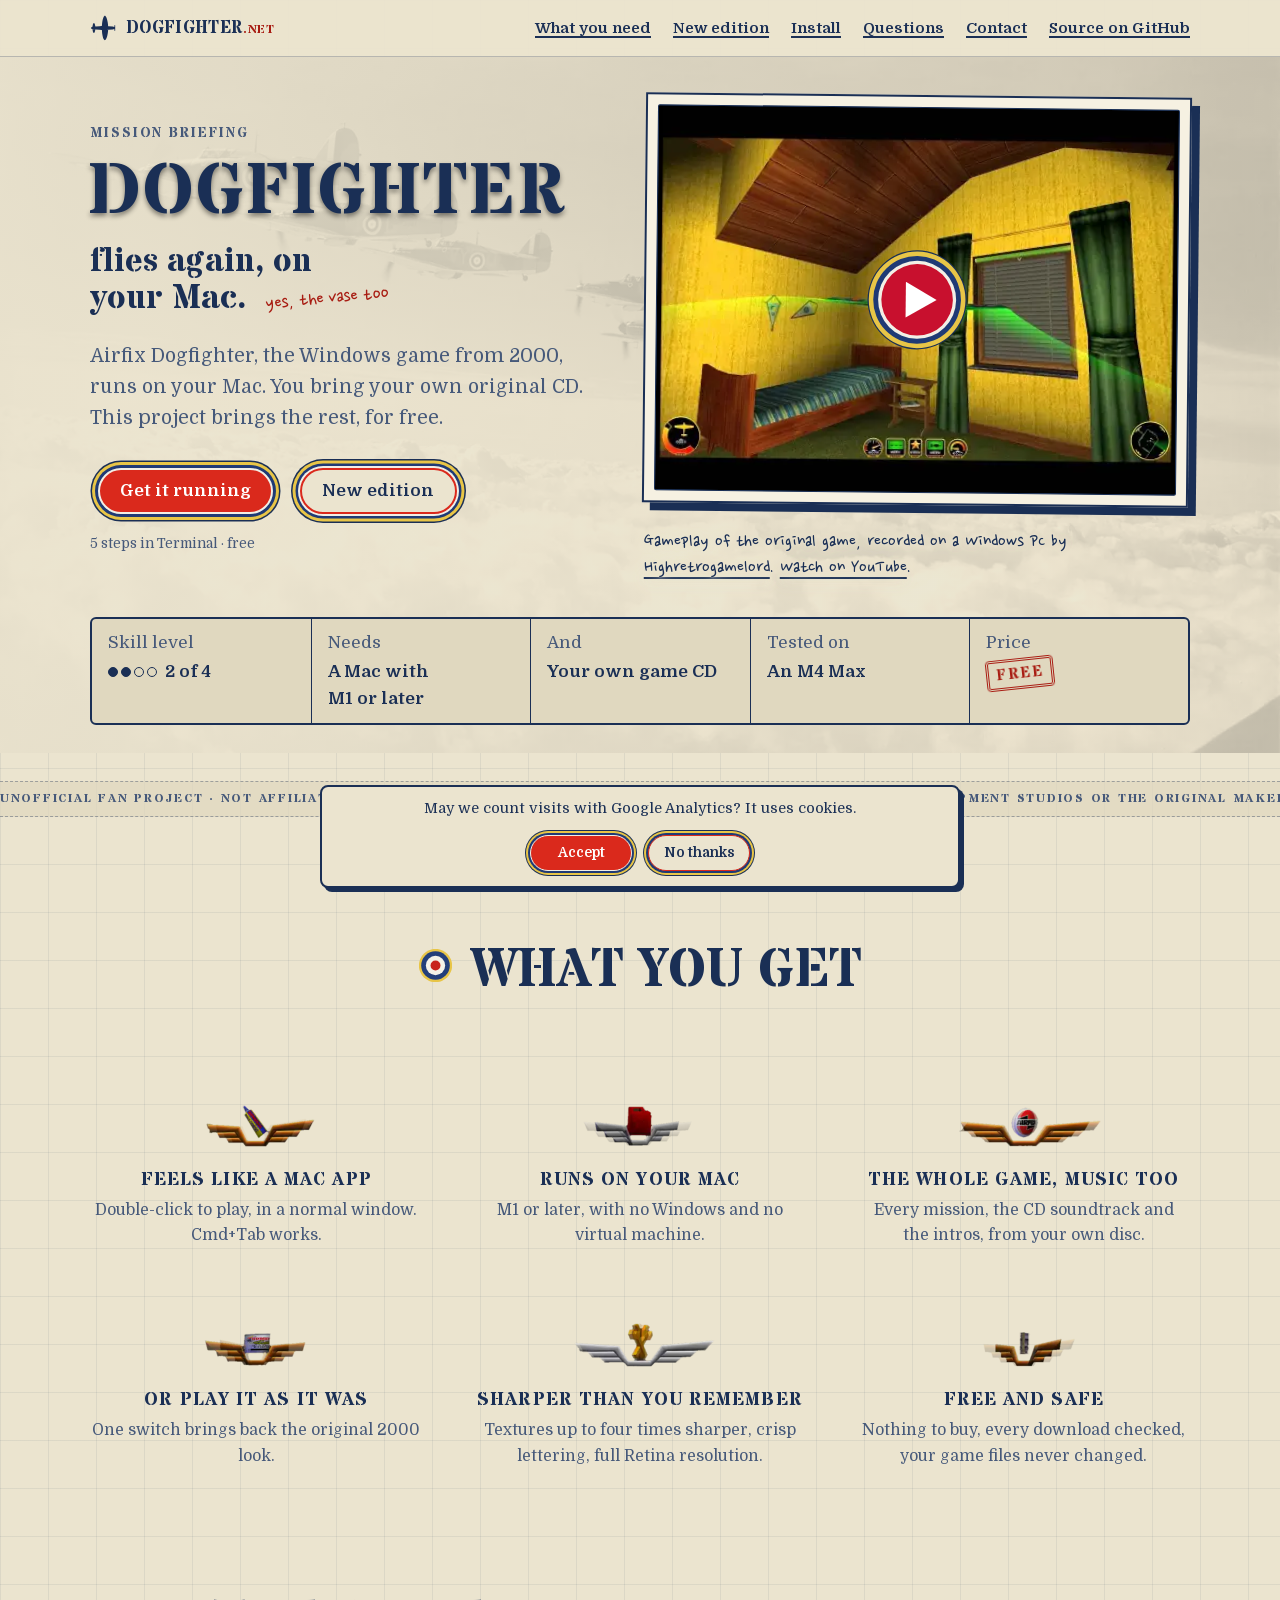
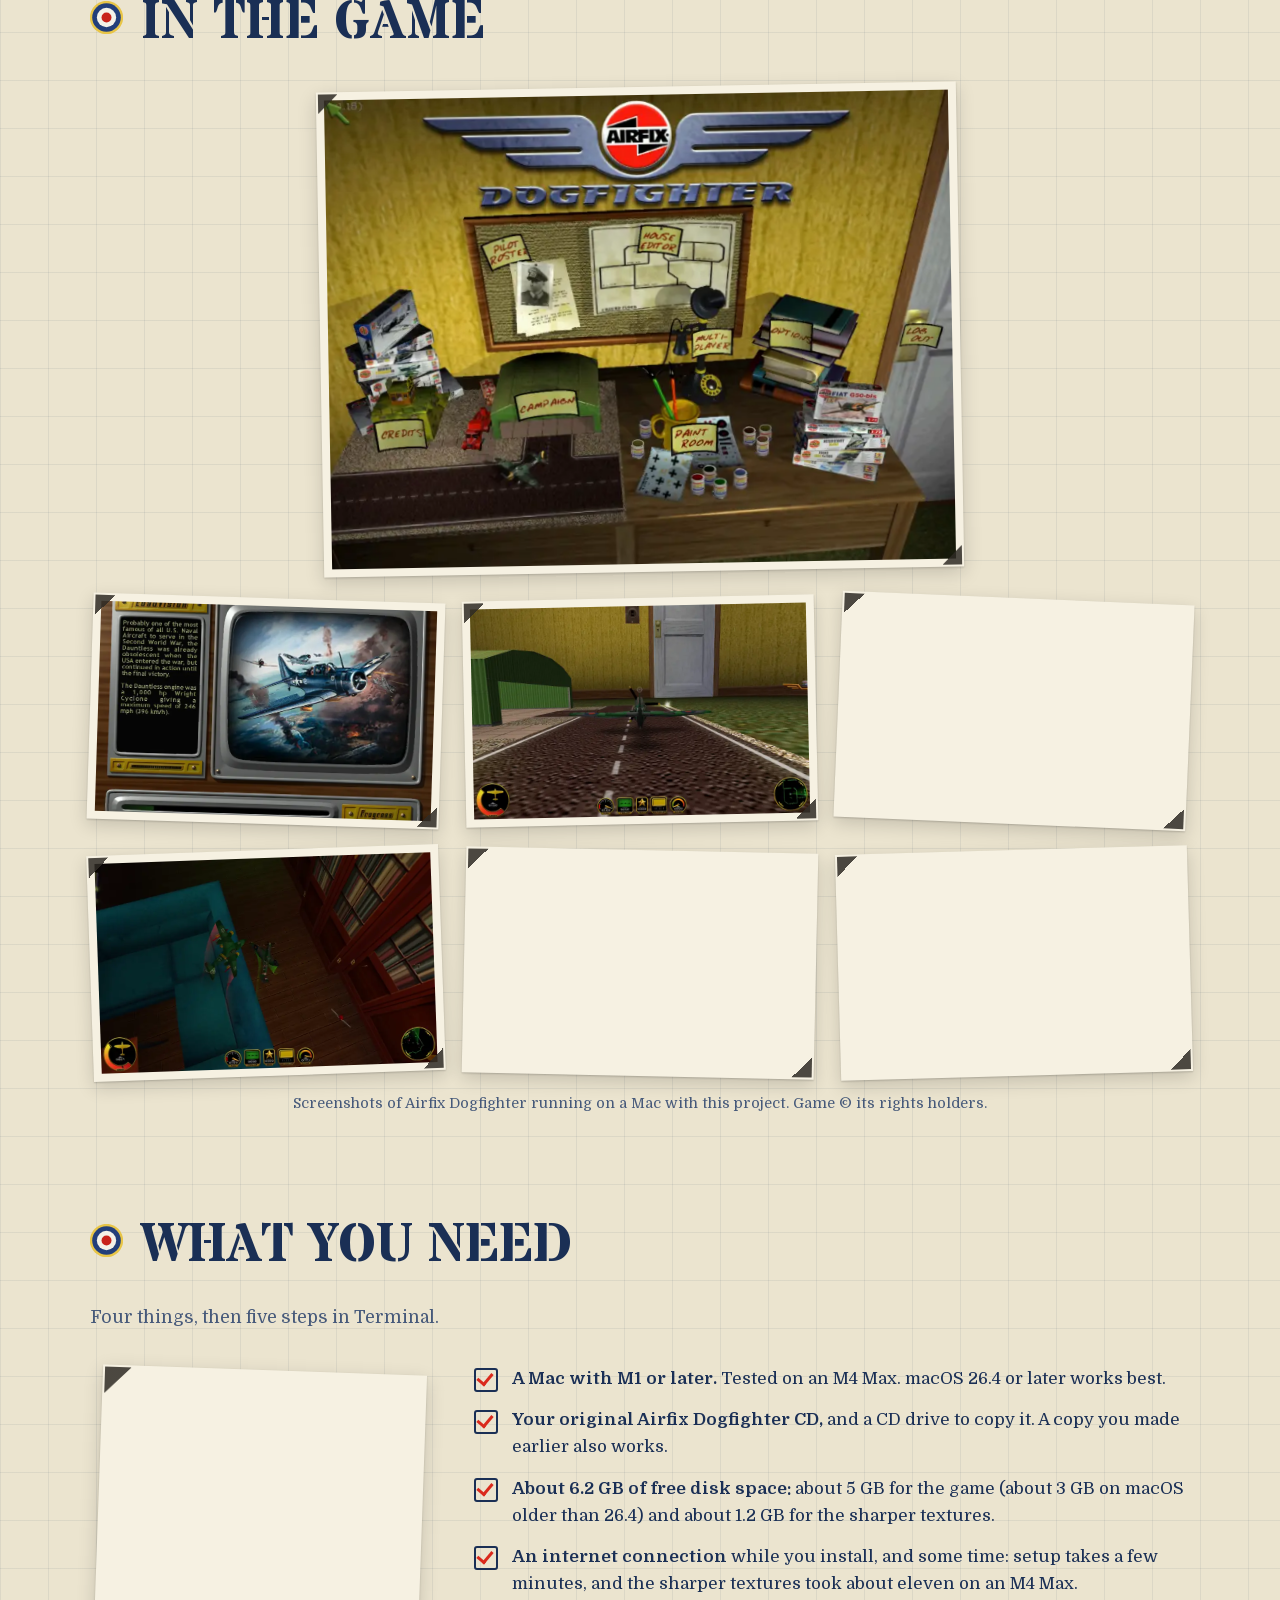
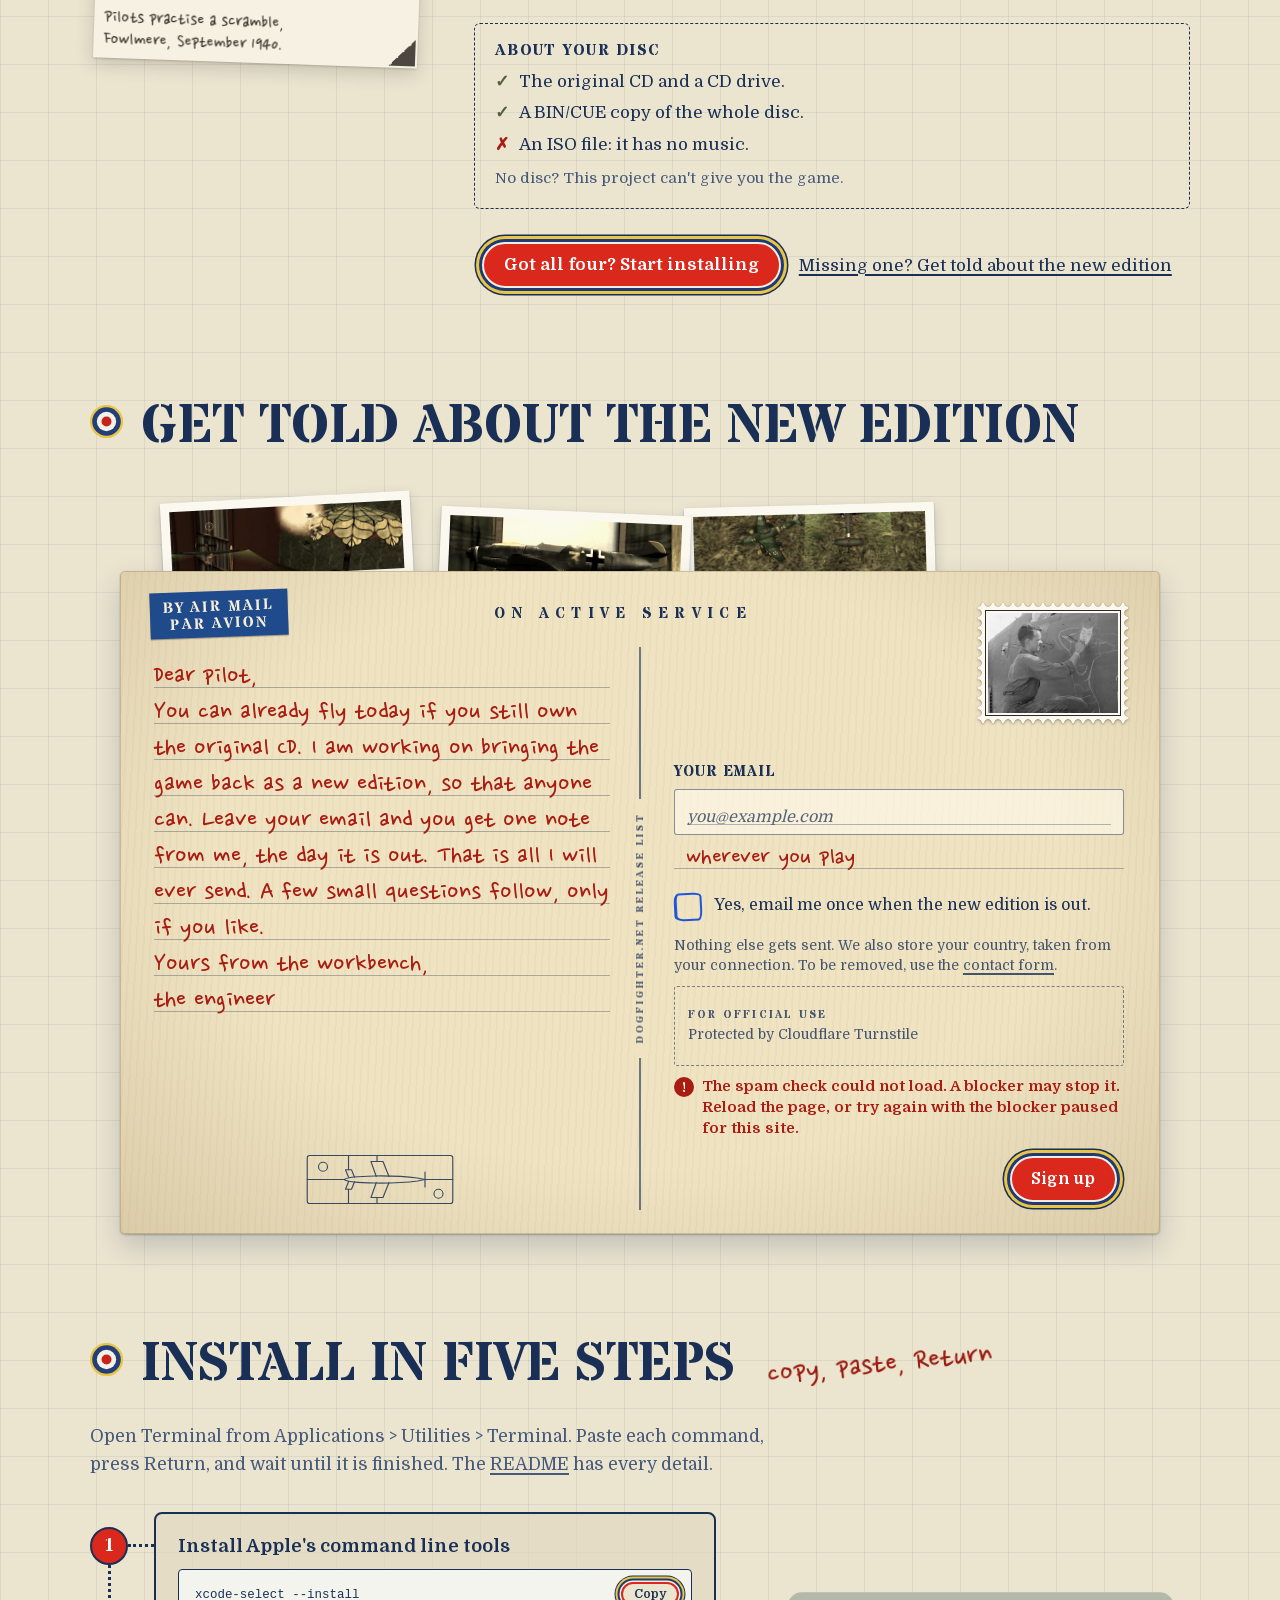
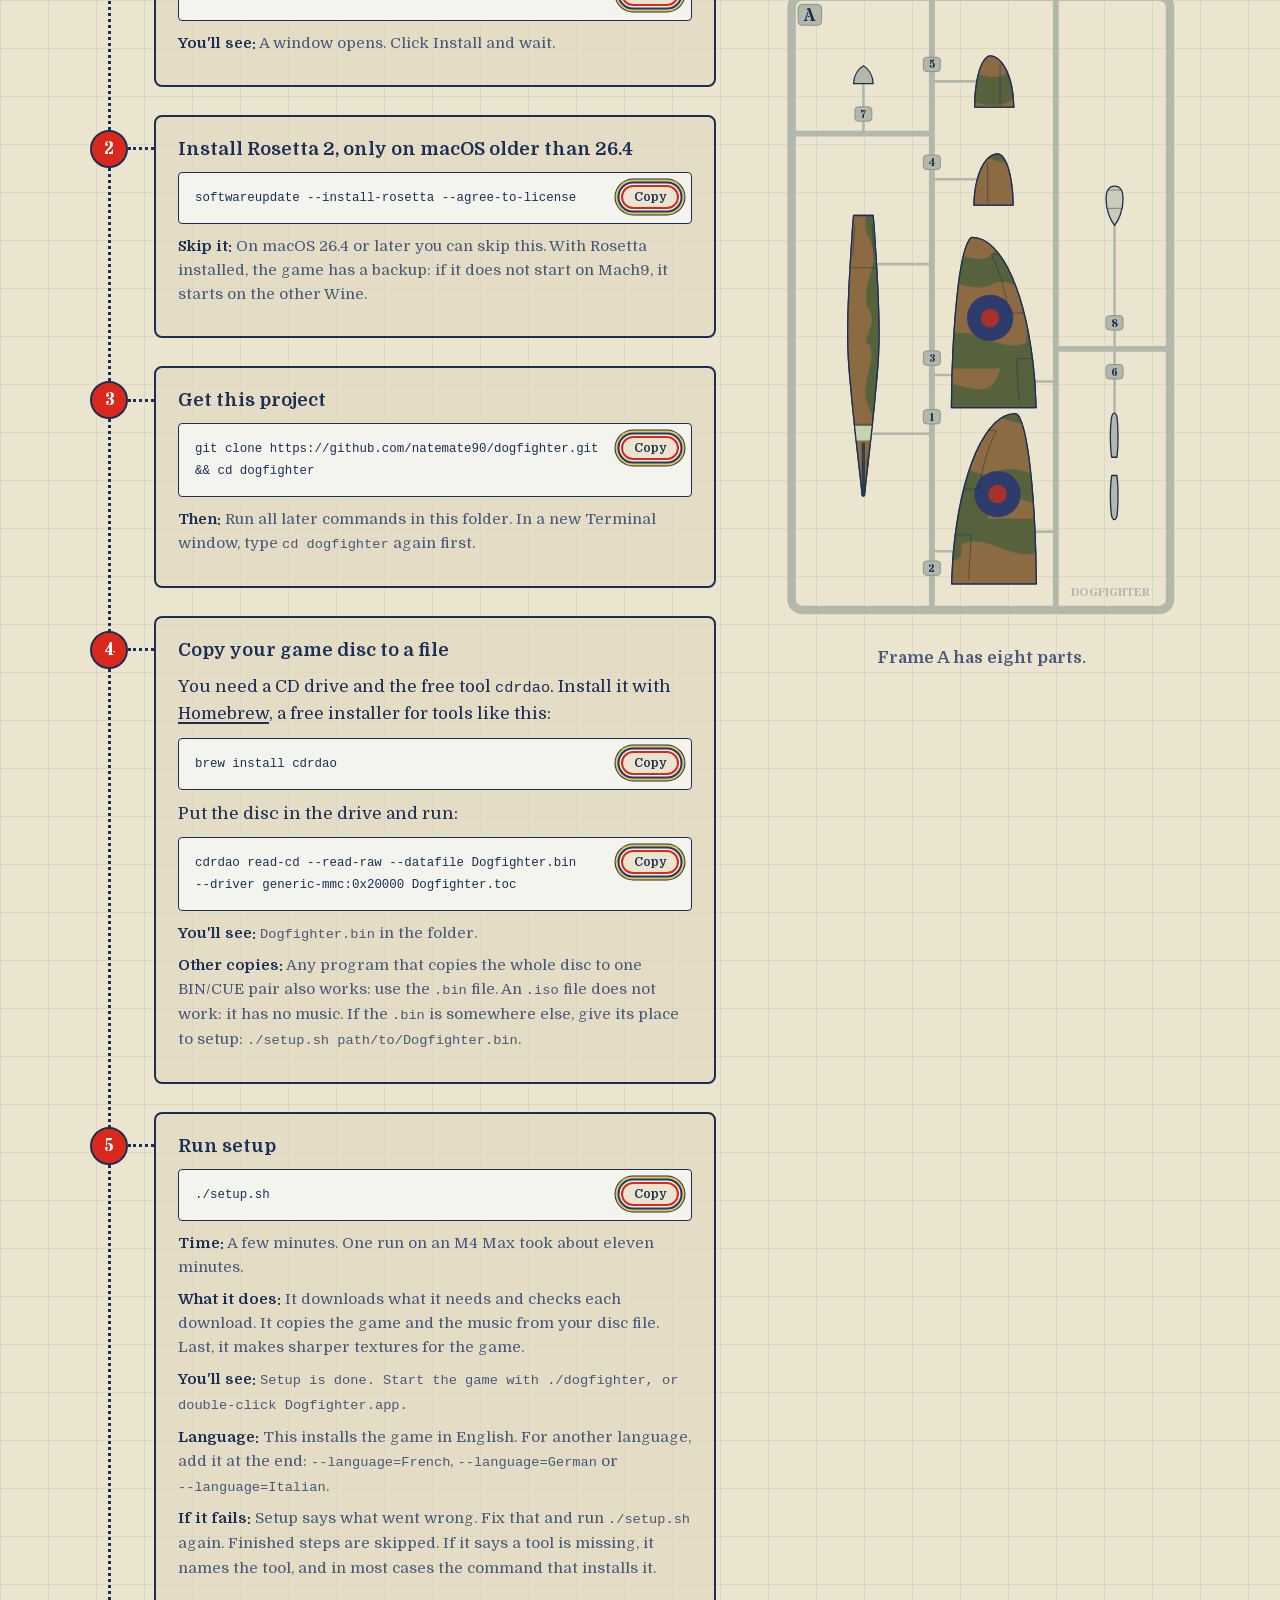
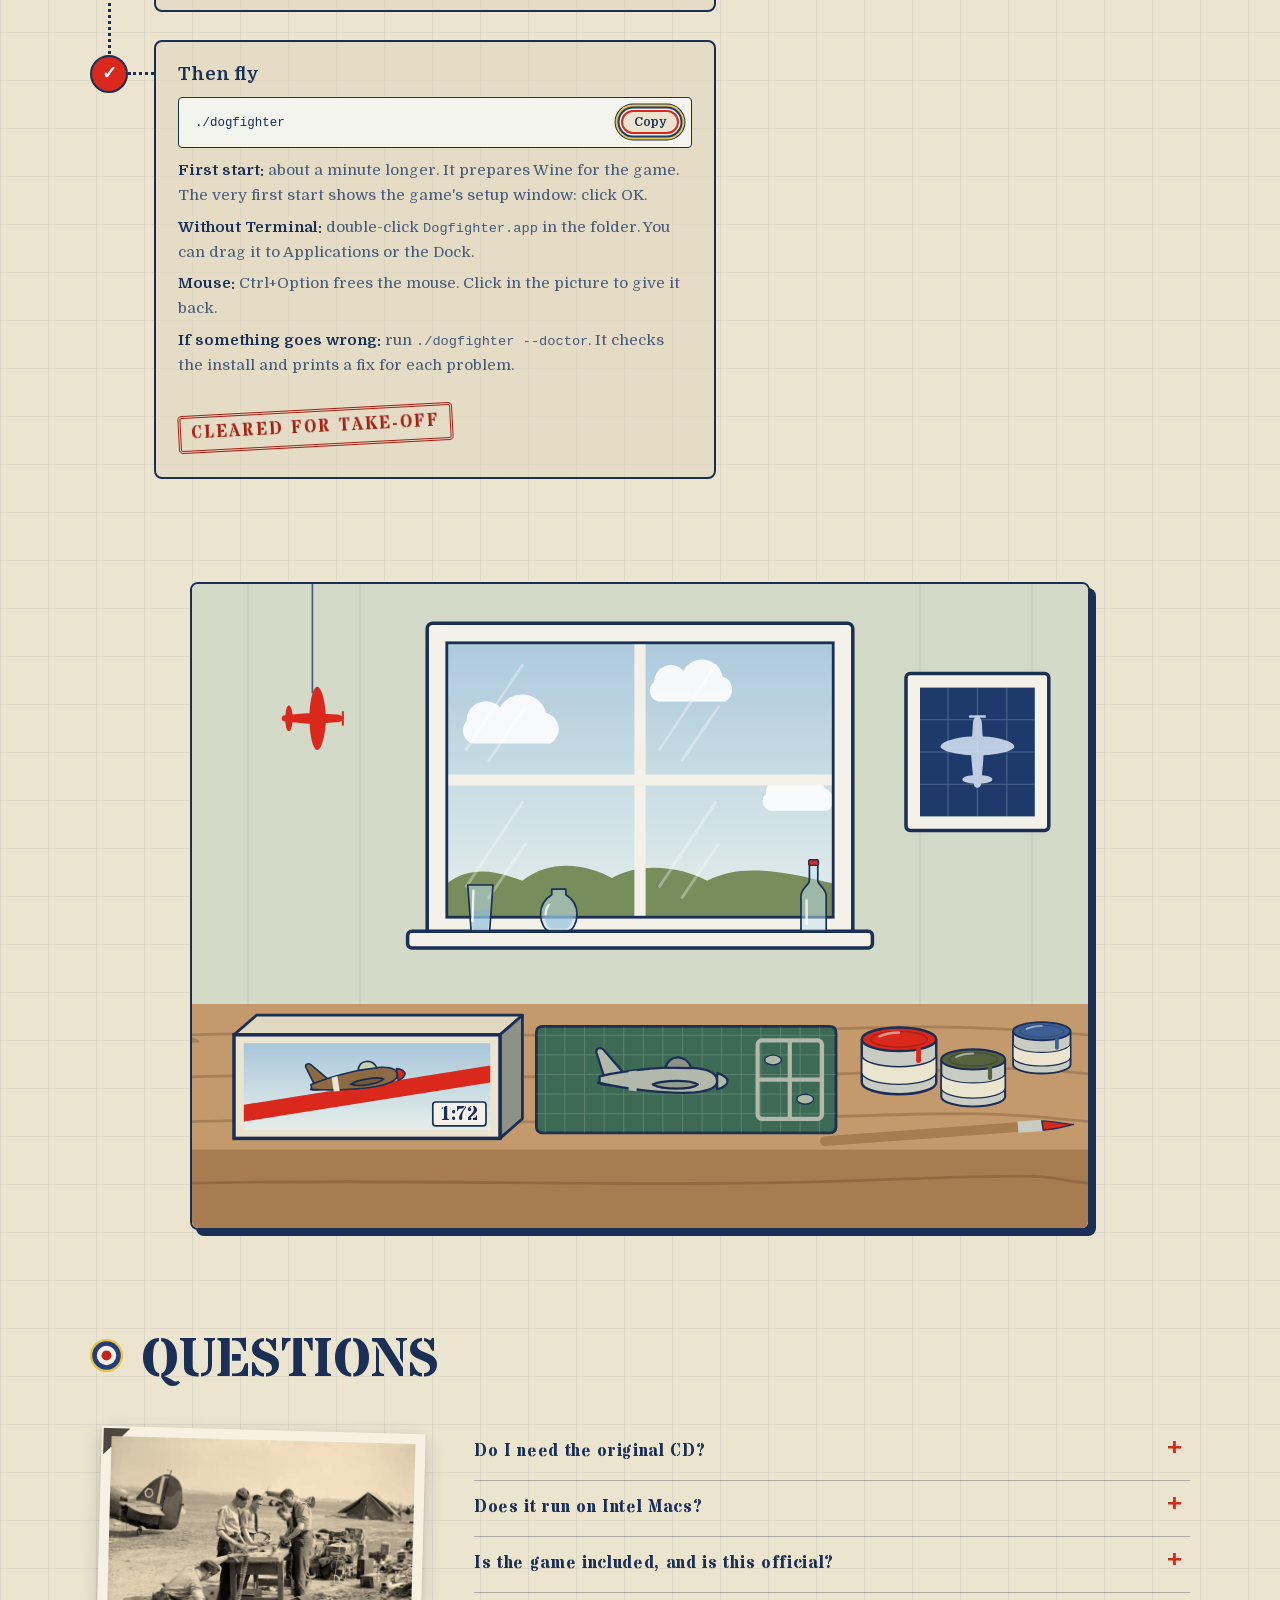
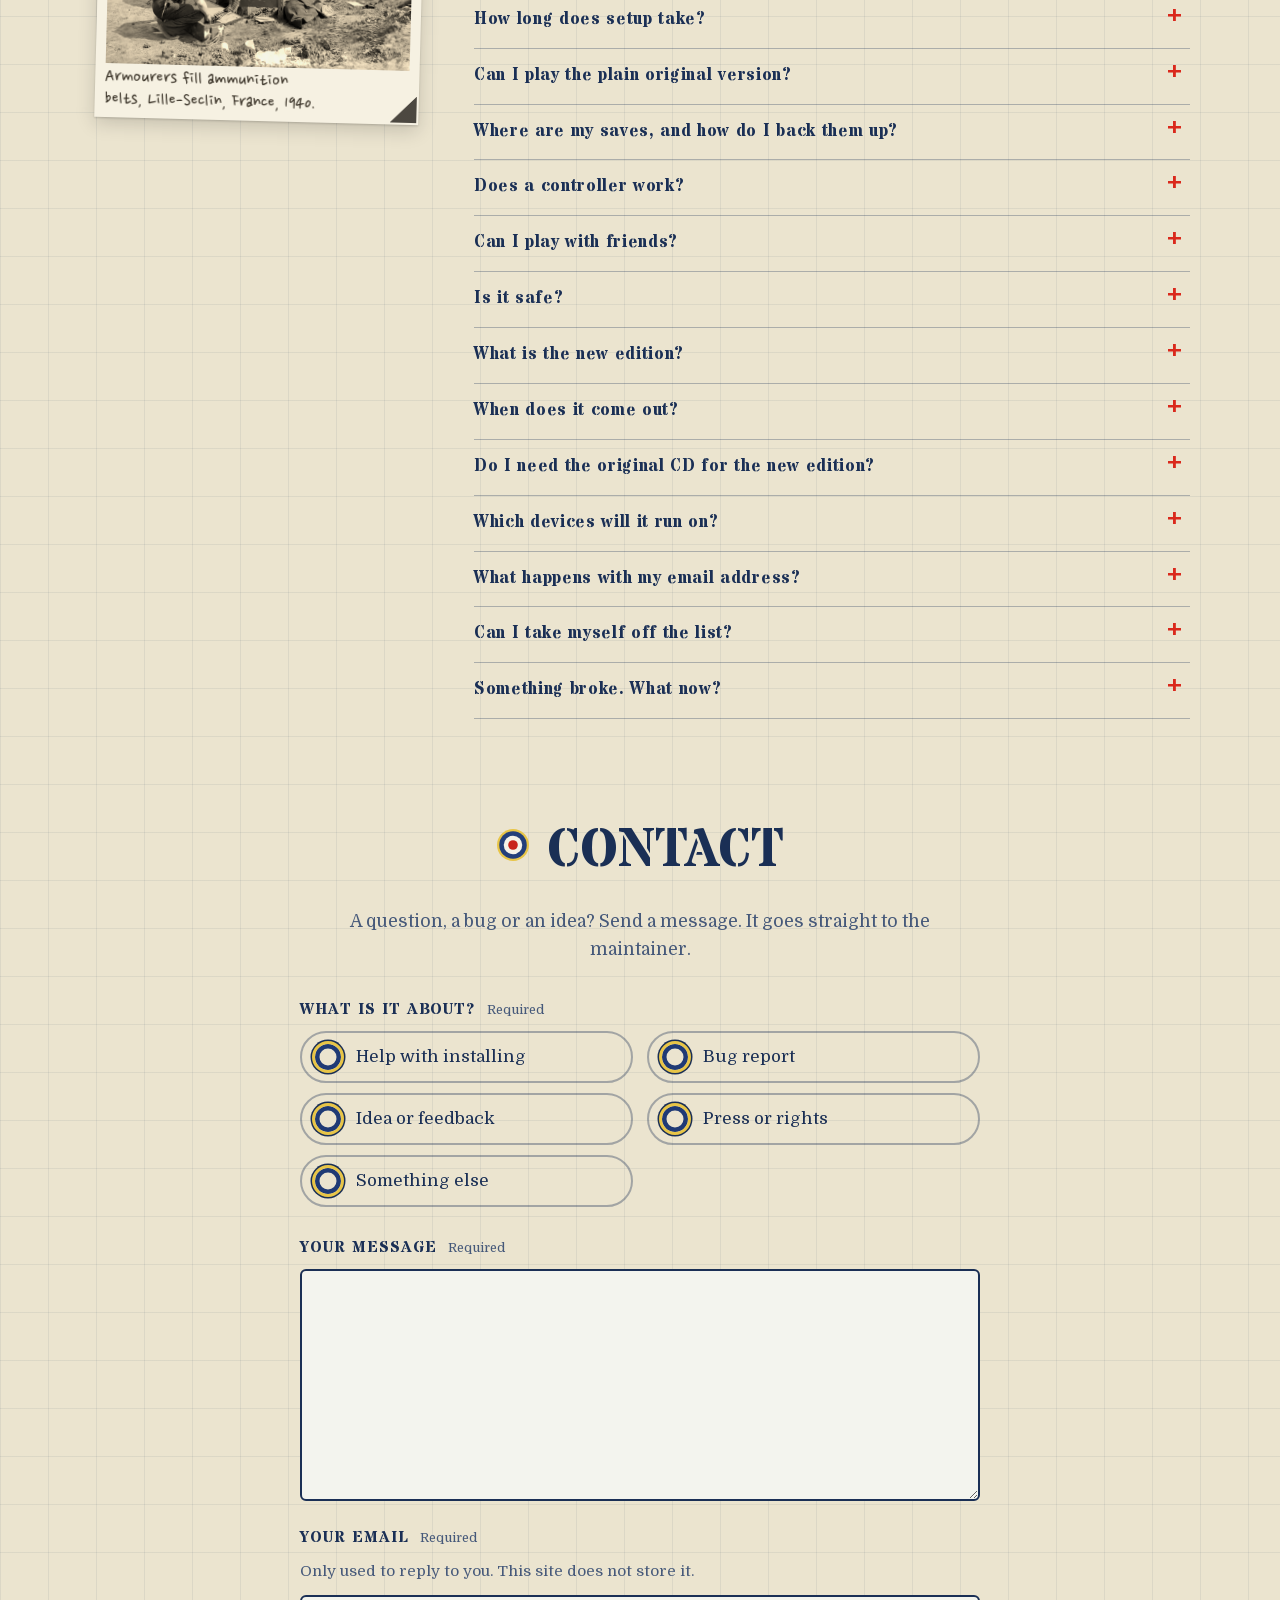
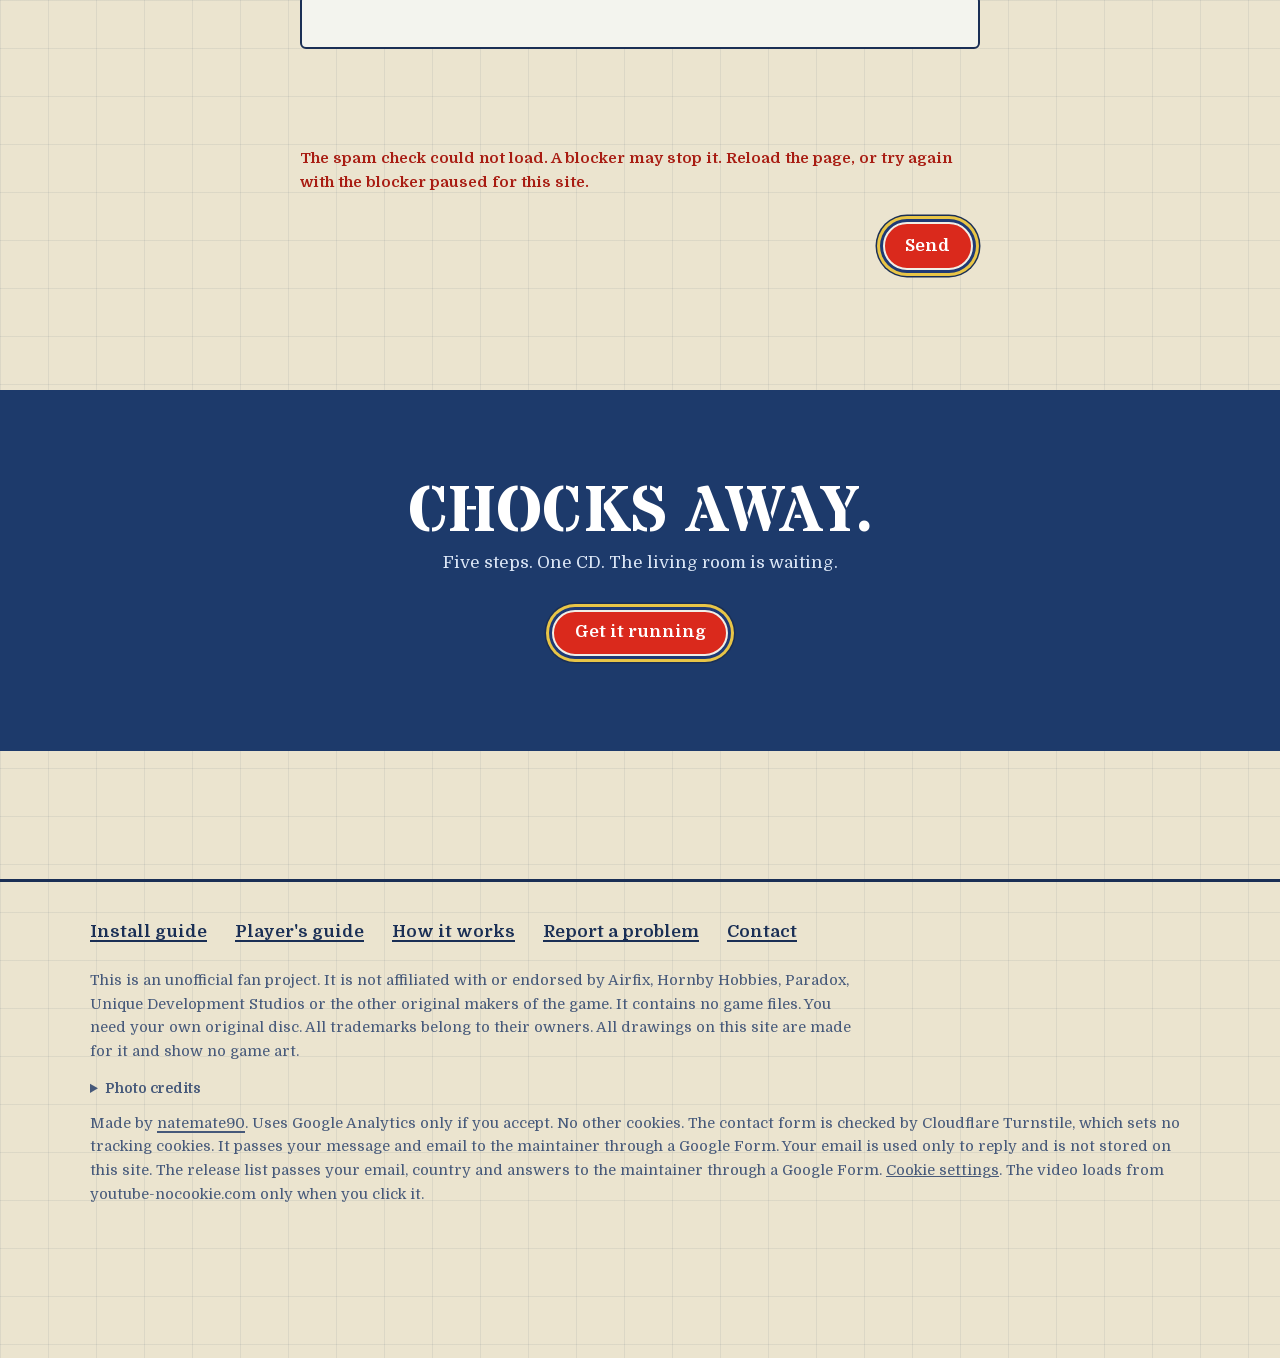
==== site/index.html @ 856c64c4 "The FAQ now says what the Worker really does with a sign-up. The address and answers stay on Cloudfl" ====
<!doctype html>
<html lang="en">
<head>
<meta charset="utf-8">
<meta name="viewport" content="width=device-width, initial-scale=1">
<title>Dogfighter for Apple Silicon: play Airfix Dogfighter on your Mac</title>
<meta name="description" content="Play Airfix Dogfighter, the Windows game from 2000, on a Mac with Apple Silicon (M1 or later) from your own original CD. Free setup tools in five Terminal steps, with sharper textures. Unofficial fan project; no game files included.">
<meta name="color-scheme" content="light dark">
<meta name="theme-color" content="#ebe4cf" media="(prefers-color-scheme: light)">
<meta name="theme-color" content="#121b2a" media="(prefers-color-scheme: dark)">
<link rel="icon" href="favicon.svg" type="image/svg+xml">
<link rel="icon" href="favicon-32.png" sizes="32x32" type="image/png">
<link rel="apple-touch-icon" href="apple-touch-icon.png">
<link rel="canonical" href="https://dogfighter.net/">
<link rel="alternate" type="text/plain" href="https://dogfighter.net/llms.txt" title="llms.txt">
<meta name="robots" content="index, follow">
<meta property="og:type" content="website">
<meta property="og:url" content="https://dogfighter.net/">
<meta property="og:site_name" content="Dogfighter for Apple Silicon">
<meta property="og:title" content="Dogfighter for Apple Silicon: play Airfix Dogfighter on your Mac">
<meta property="og:description" content="Play Airfix Dogfighter, the Windows game from 2000, on a Mac with Apple Silicon (M1 or later) from your own original CD. Free setup tools in five Terminal steps, with sharper textures. Unofficial fan project; no game files included.">
<meta property="og:image" content="https://dogfighter.net/og.png">
<meta property="og:image:width" content="1200">
<meta property="og:image:height" content="630">
<meta property="og:image:alt" content="A toy fighter plane drawn over a map grid, with the words Dogfighter for Apple Silicon.">
<meta name="twitter:card" content="summary_large_image">
<meta name="twitter:title" content="Dogfighter for Apple Silicon: play Airfix Dogfighter on your Mac">
<meta name="twitter:description" content="Play Airfix Dogfighter, the Windows game from 2000, on a Mac with Apple Silicon (M1 or later) from your own original CD. Free setup tools in five Terminal steps, with sharper textures. Unofficial fan project; no game files included.">
<meta name="twitter:image" content="https://dogfighter.net/og.png">
<script type="application/ld+json">
{
 "@context": "https://schema.org",
 "@type": "WebSite",
 "name": "Dogfighter for Apple Silicon",
 "url": "https://dogfighter.net/",
 "inLanguage": "en"
}
</script>
<script type="application/ld+json">
{
 "@context": "https://schema.org",
 "@type": "SoftwareApplication",
 "name": "Dogfighter for Apple Silicon",
 "description": "Setup tools that run Airfix Dogfighter (2000) on a Mac with Apple Silicon from your own original CD.",
 "url": "https://dogfighter.net/",
 "operatingSystem": "macOS (Apple Silicon, M1 or later)",
 "applicationCategory": "GameApplication",
 "isAccessibleForFree": true,
 "offers": {
  "@type": "Offer",
  "price": "0",
  "priceCurrency": "USD"
 },
 "codeRepository": "https://github.com/natemate90/dogfighter",
 "author": {
  "@type": "Person",
  "name": "natemate90",
  "url": "https://github.com/natemate90"
 }
}
</script>
<script type="application/ld+json">
{
 "@context": "https://schema.org",
 "@type": "HowTo",
 "name": "Install Airfix Dogfighter on a Mac with Apple Silicon",
 "supply": [
  {
   "@type": "HowToSupply",
   "name": "A Mac with M1 or later"
  },
  {
   "@type": "HowToSupply",
   "name": "Your original Airfix Dogfighter CD and a CD drive, or a BIN/CUE copy of it"
  },
  {
   "@type": "HowToSupply",
   "name": "About 6.2 GB of free disk space"
  }
 ],
 "tool": [
  {
   "@type": "HowToTool",
   "name": "Terminal"
  },
  {
   "@type": "HowToTool",
   "name": "Homebrew"
  }
 ],
 "step": [
  {
   "@type": "HowToStep",
   "position": 1,
   "name": "Install Apple's command line tools",
   "text": "Run: xcode-select --install. A window opens. Click Install and wait.",
   "url": "https://dogfighter.net/#install"
  },
  {
   "@type": "HowToStep",
   "position": 2,
   "name": "Install Rosetta 2, only on macOS older than 26.4",
   "text": "Run: softwareupdate --install-rosetta --agree-to-license. On macOS 26.4 or later you can skip this.",
   "url": "https://dogfighter.net/#install"
  },
  {
   "@type": "HowToStep",
   "position": 3,
   "name": "Get this project",
   "text": "Run: git clone https://github.com/natemate90/dogfighter.git && cd dogfighter. Run all later commands in this folder.",
   "url": "https://dogfighter.net/#install"
  },
  {
   "@type": "HowToStep",
   "position": 4,
   "name": "Copy your game disc to a file",
   "text": "Run: brew install cdrdao, then: cdrdao read-cd --read-raw --datafile Dogfighter.bin --driver generic-mmc:0x20000 Dogfighter.toc. This makes Dogfighter.bin. A BIN/CUE copy of the whole disc also works; an ISO does not, because it has no music.",
   "url": "https://dogfighter.net/#install"
  },
  {
   "@type": "HowToStep",
   "position": 5,
   "name": "Run setup",
   "text": "Run: ./setup.sh. Setup takes a few minutes. It downloads what it needs, copies the game and music from your disc file and makes sharper textures. If a step fails, fix what it names and run ./setup.sh again.",
   "url": "https://dogfighter.net/#install"
  },
  {
   "@type": "HowToStep",
   "position": 6,
   "name": "Play",
   "text": "Run: ./dogfighter. Or double-click Dogfighter.app. Ctrl+Option frees the mouse.",
   "url": "https://dogfighter.net/#install"
  }
 ]
}
</script>
<link rel="preload" href="fonts/domine-latin.woff2" as="font" type="font/woff2" crossorigin>
<link rel="preload" href="fonts/stardos-stencil-700-latin.woff2" as="font" type="font/woff2" crossorigin>
<link rel="stylesheet" href="style.css">
</head>
<body>
<a class="skip" href="#top">Skip to content</a>

<header class="topbar" id="topbar">
  <div class="wrap topbar-in">
    <a class="brand" href="#top">
      <svg viewBox="0 0 32 32" aria-hidden="true"><use href="#mini-plane"/></svg>
      <span class="wordmark">Dogfighter<small>.net</small></span>
    </a>
    <nav class="topnav" aria-label="Sections">
      <a href="#needs">What you need</a>
      <a href="#release">New edition</a>
      <a href="#install">Install</a>
      <a href="#questions">Questions</a>
      <a href="#contact">Contact</a>
      <a href="https://github.com/natemate90/dogfighter">Source on GitHub</a>
    </nav>
    <a class="button small top-cta" href="#install"><span class="label-long">Get it running</span><span class="label-short">Install</span></a>
    <button class="menu-btn" type="button" aria-label="Open menu" aria-expanded="false" aria-controls="menu"><span aria-hidden="true"></span></button>
  </div>
</header>
<div class="menu" id="menu" role="dialog" aria-modal="true" aria-label="Menu" hidden>
  <p class="brand menu-brand"><svg viewBox="0 0 32 32" aria-hidden="true"><use href="#mini-plane"/></svg><span class="wordmark">Dogfighter<small>.net</small></span></p>
  <button class="menu-close" type="button" aria-label="Close menu">&times;</button>
  <nav aria-label="Menu">
    <a href="#screens">In the game</a>
    <a href="#needs">What you need</a>
    <a href="#release">New edition</a>
    <a href="#install">Install</a>
    <a href="#questions">Questions</a>
    <a href="https://github.com/natemate90/dogfighter">Source on GitHub</a>
    <a class="quiet" href="#contact">Contact</a>
  </nav>
</div>

<main id="top" tabindex="-1">

<section class="hero wrap" aria-labelledby="title">
  <img class="hero-photo" src="img/sky-800.webp" srcset="img/sky-800.webp 800w, img/sky-1600.webp 1600w" sizes="100vw" width="1600" height="1181" alt="" fetchpriority="high">
  <div class="hero-text">
    <p class="kicker">Mission briefing</p>
    <h1 id="title"><span class="t1">Dogfighter</span><span class="t2">flies again, on <span class="tail">your Mac. <span class="note">yes, the vase too</span></span></span></h1>
    <p class="lede">Airfix Dogfighter, the Windows game from 2000, runs on your Mac. You bring your own original CD. This project brings the rest, for free.</p>
    <p class="cta"><a class="button" href="#install" data-cta="hero">Get it running</a><a class="button ghost" href="#release">New edition</a></p>
    <p class="cta-note"><span class="nowrap">5 steps in Terminal</span> · <span class="nowrap">free</span></p>
  </div>
  <div class="hero-video">
    <div class="hero-frame">
      <a class="yt hero-yt" href="https://www.youtube.com/watch?v=vuBLQVUCmEY" data-id="vuBLQVUCmEY" data-title="Airfix Dogfighter for PC, gameplay video" aria-label="Play the video Airfix Dogfighter for PC, gameplay video. This loads YouTube.">
        <img class="yt-thumb" src="img/video-poster-640.webp" srcset="img/video-poster-640.webp 640w, img/video-poster-1280.webp 1280w" sizes="(min-width: 980px) 540px, 92vw" width="1280" height="720" alt="" decoding="async">
        <svg class="yt-art" viewBox="0 0 640 360" aria-hidden="true"><g class="yt-play" transform="translate(320 180)"><circle class="ring-edge" r="61"/><circle class="ring-yellow" r="59.5"/><circle class="ring-blue" r="54"/><circle class="ring-white" r="48"/><circle class="ring-red" r="44"/><path d="M-14-22L24 0L-14 22Z"/></g></svg>
      </a>
    </div>
    <p class="hero-credit">Gameplay of the original game, recorded on a Windows PC by <a href="https://www.youtube.com/@Highretrogamelord">Highretrogamelord</a>. <a href="https://www.youtube.com/watch?v=vuBLQVUCmEY">Watch on YouTube</a>.</p>
  </div>
  <dl class="kitbox" aria-label="About this kit">
    <div><dt>Skill level</dt><dd><span class="pips" aria-hidden="true"><i class="on"></i><i class="on"></i><i></i><i></i></span> 2 of 4</dd></div>
    <div><dt>Needs</dt><dd>A Mac with M1 or later</dd></div>
    <div><dt>And</dt><dd>Your own game CD</dd></div>
    <div><dt>Tested on</dt><dd>An M4 Max</dd></div>
    <div><dt>Price</dt><dd><span class="stamp small" style="--stamp-tilt: -6deg">Free</span></dd></div>
  </dl>
</section>

<aside class="notice" aria-label="Disclaimer">
  <div class="notice-track">
    <p class="notice-text">Unofficial fan project · Not affiliated with or endorsed by Airfix, Hornby Hobbies, Paradox, Unique Development Studios or the original makers · Contains no game files · Your own original disc required · All trademarks belong to their owners</p>
    <p class="notice-text" aria-hidden="true">Unofficial fan project · Not affiliated with or endorsed by Airfix, Hornby Hobbies, Paradox, Unique Development Studios or the original makers · Contains no game files · Your own original disc required · All trademarks belong to their owners</p>
  </div>
</aside>

<section class="sheet wrap usps" id="why" aria-labelledby="why-h">
  <div class="sec-head">
  <h2 id="why-h">What you get</h2>
  </div>
  <ul class="usp-grid">
    <li class="usp-tile" style="--i: 0; --m: 1">
      <span class="usp-ico mv mv-wobble" data-turn="glue" style="--ar: 344 / 112"><img src="img/pickups/glue.webp" width="344" height="112" alt="" loading="lazy" decoding="async"></span>
      <h3>Feels like a Mac app</h3>
      <p>Double-click to play, in a normal window. Cmd+Tab works.</p>
    </li>
    <li class="usp-tile" style="--i: 1; --m: 3">
      <span class="usp-ico mv mv-fly" data-turn="fuel" style="--ar: 344 / 112"><img src="img/pickups/fuel.webp" width="344" height="112" alt="" loading="lazy" decoding="async"></span>
      <h3>Runs on your Mac</h3>
      <p>M1 or later, with no Windows and no virtual machine.</p>
    </li>
    <li class="usp-tile" style="--i: 2; --m: 2">
      <span class="usp-ico mv mv-drop" data-turn="kit" style="--ar: 344 / 112"><img src="img/pickups/kit.webp" width="344" height="112" alt="" loading="lazy" decoding="async"></span>
      <h3>The whole game, music too</h3>
      <p>Every mission, the CD soundtrack and the intros, from your own disc.</p>
    </li>
    <li class="usp-tile" style="--i: 3; --m: 5">
      <span class="usp-ico mv mv-tip" data-turn="paint" style="--ar: 344 / 112"><img src="img/pickups/paint.webp" width="344" height="112" alt="" loading="lazy" decoding="async"></span>
      <h3>Or play it as it was</h3>
      <p>One switch brings back the original 2000 look.</p>
    </li>
    <li class="usp-tile" style="--i: 4; --m: 4">
      <span class="usp-ico mv mv-grow" data-turn="repairs" style="--ar: 344 / 112"><img src="img/pickups/repairs.webp" width="344" height="112" alt="" loading="lazy" decoding="async"></span>
      <h3>Sharper than you remember</h3>
      <p>Textures up to four times sharper, crisp lettering, full Retina resolution.</p>
    </li>
    <li class="usp-tile" style="--i: 5; --m: 6">
      <span class="usp-ico mv mv-grow" data-turn="plans" style="--ar: 344 / 112"><img src="img/pickups/plans.webp" width="344" height="112" alt="" loading="lazy" decoding="async"></span>
      <h3>Free and safe</h3>
      <p>Nothing to buy, every download checked, your game files never changed.</p>
    </li>
  </ul>
</section>

<section class="sheet wrap" id="screens" aria-labelledby="screens-h">
  <div class="sec-head">
  <h2 id="screens-h">In the game</h2>
  </div>
  <figure class="shots">
    <ul class="shot-grid">
      <li><a class="shot" href="img/game/menu-1600.webp" data-index="0"><img src="img/game/menu-800.webp" srcset="img/game/menu-800.webp 800w, img/game/menu-1600.webp 1600w" sizes="(min-width: 980px) 640px, 100vw" width="1600" height="1201" alt="The game's main menu: a desk with model kit boxes, paint tins, a telephone and a pin board, each one a menu sign." loading="lazy" decoding="async"></a></li>
      <li><a class="shot" href="img/game/loading-1600.webp" data-index="1"><img src="img/game/loading-800.webp" srcset="img/game/loading-800.webp 800w, img/game/loading-1600.webp 1600w" sizes="(min-width: 980px) 360px, 50vw" width="1600" height="1201" alt="A loading screen styled as an old television, showing a painting of a Dauntless dive bomber and a short history of the plane." loading="lazy" decoding="async"></a></li>
      <li><a class="shot" href="img/game/kids-room-1600.webp" data-index="2"><img src="img/game/kids-room-800.webp" srcset="img/game/kids-room-800.webp 800w, img/game/kids-room-1600.webp 1600w" sizes="(min-width: 980px) 360px, 50vw" width="1600" height="1000" alt="A Spitfire on a toy runway in the kids' room, in front of a toy hangar and a white door, with the sharper textures." loading="lazy" decoding="async"></a></li>
      <li><a class="shot" href="img/game/living-room-1600.webp" data-index="3"><img src="img/game/living-room-800.webp" srcset="img/game/living-room-800.webp 800w, img/game/living-room-1600.webp 1600w" sizes="(min-width: 980px) 360px, 50vw" width="1600" height="1000" alt="A Spitfire on the toy runway in the living room, beside toy tanks, a fuel truck and a wooden sideboard, with the sharper textures." loading="lazy" decoding="async"></a></li>
      <li><a class="shot" href="img/game/sofa-1600.webp" data-index="4"><img src="img/game/sofa-800.webp" srcset="img/game/sofa-800.webp 800w, img/game/sofa-1600.webp 1600w" sizes="(min-width: 980px) 360px, 50vw" width="1600" height="1001" alt="Top-down view of a Stuka and a Spitfire turning over a blue sofa beside a bookcase." loading="lazy" decoding="async"></a></li>
      <li><a class="shot" href="img/game/explosion-1600.webp" data-index="5"><img src="img/game/explosion-800.webp" srcset="img/game/explosion-800.webp 800w, img/game/explosion-1600.webp 1600w" sizes="(min-width: 980px) 360px, 50vw" width="1600" height="1001" alt="Wide view of the kids' room: a fighter flies past a plant and a chest of drawers as a shell bursts by the ceiling beam." loading="lazy" decoding="async"></a></li>
      <li><a class="shot" href="img/game/backyard-1600.webp" data-index="6"><img src="img/game/backyard-800.webp" srcset="img/game/backyard-800.webp 800w, img/game/backyard-1600.webp 1600w" sizes="(min-width: 980px) 360px, 50vw" width="1600" height="1000" alt="Outdoors in the backyard: a Typhoon fires tracers past the house wall, with a toy half-track and a yellow toy building below." loading="lazy" decoding="async"></a></li>
    </ul>
    <figcaption>Screenshots of Airfix Dogfighter running on a Mac with this project. Game &copy; its rights holders.</figcaption>
  </figure>
</section>

<dialog class="viewer" id="viewer" aria-label="Screenshot viewer">
  <figure class="viewer-figure">
    <img class="viewer-img" alt="">
    <figcaption class="viewer-caption"></figcaption>
  </figure>
  <button class="viewer-btn viewer-prev" type="button" aria-label="Previous screenshot">&lsaquo;</button>
  <button class="viewer-btn viewer-next" type="button" aria-label="Next screenshot">&rsaquo;</button>
  <button class="viewer-btn viewer-close" type="button" aria-label="Close">&times;</button>
</dialog>


<section class="sheet wrap" id="needs" aria-labelledby="needs-h">
  <div class="sec-head">
  <h2 id="needs-h">What you need</h2>
  <p class="intro">Four things, then five steps in Terminal.</p>
  </div>
  <div class="with-photo flip">
  <figure class="photo" style="--tilt: 2deg">
    <img src="img/scramble.webp" width="900" height="677" alt="RAF pilots in life jackets jump from the back of a truck and run towards a fighter." loading="lazy" decoding="async">
    <figcaption>Pilots practise a scramble, Fowlmere, September 1940.</figcaption>
  </figure>
  <div>
  <ul class="checklist">
    <li><strong>A Mac with M1 or later.</strong> Tested on an M4 Max. macOS 26.4 or later works best.</li>
    <li><strong>Your original Airfix Dogfighter CD,</strong> and a CD drive to copy it. A copy you made earlier also works.</li>
    <li><strong>About 6.2 GB of free disk space:</strong> about 5 GB for the game (about 3 GB on macOS older than 26.4) and about 1.2 GB for the sharper textures.</li>
    <li><strong>An internet connection</strong> while you install, and some time: setup takes a few minutes, and the sharper textures took about eleven on an M4 Max.</li>
  </ul>
  <div class="disc">
    <h3>About your disc</h3>
    <ul>
      <li class="ok">The original CD and a CD drive.</li>
      <li class="ok">A BIN/CUE copy of the whole disc.</li>
      <li class="no">An ISO file: it has no music.</li>
    </ul>
    <p>No disc? This project can't give you the game.</p>
  </div>
  <p class="cta"><a class="button" href="#install" data-cta="checklist">Got all four? Start installing</a> <a href="#release">Missing one? Get told about the new edition</a></p>
  </div>
  </div>
</section>

<section class="sheet wrap" id="release" aria-labelledby="release-h">
  <div class="sec-head">
  <h2 id="release-h">Get told about the new edition</h2>
  </div>
  <div class="pc-scene">
  <div class="postcard" id="release-card">
    <div class="pc-fronts" aria-hidden="true">
      <div class="pc-f1"><img src="img/postcard-study-lamp.webp" width="464" height="136" alt="" loading="lazy" decoding="async"></div>
      <div class="pc-f2"><img src="img/postcard-bf109-window.webp" width="464" height="136" alt="" loading="lazy" decoding="async"></div>
      <div class="pc-f3"><img src="img/postcard-backyard-fw190.webp" width="464" height="136" alt="" loading="lazy" decoding="async"></div>
    </div>
    <div class="pc-top" aria-hidden="true">
      <p class="pc-air">By air mail<br>Par avion</p>
      <p class="pc-oas">On active service</p>
    </div>
    <div class="pc-corner">
      <div class="pc-stamp-wrap"><div class="pc-stamp"><img src="img/stamp-painter.webp" width="300" height="240" alt="A stamp with a photo of a crewman painting a figure on a bomber's nose." loading="lazy" decoding="async"></div></div>
      <svg class="pc-pm" viewBox="0 0 260 120" role="img" aria-label="Postmark: Dogfighter field post, on the list" hidden>
        <defs><path id="pm-top" d="M25.4,80 A40,40 0 1,1 94.6,80"/><path id="pm-bot" d="M29.8,98.6 A49,49 0 0,0 90.2,98.6"/></defs>
        <circle class="pm-r1" cx="60" cy="60" r="55"/><circle class="pm-r2" cx="60" cy="60" r="51.5"/><circle class="pm-r3" cx="60" cy="60" r="36"/>
        <text class="pm-rim"><textPath href="#pm-top" textLength="162" lengthAdjust="spacing">DOGFIGHTER FIELD POST</textPath></text>
        <text class="pm-rim pm-b"><textPath href="#pm-bot" textLength="60" lengthAdjust="spacing">ON THE LIST</textPath></text>
        <circle class="pm-dot" cx="26.8" cy="88.9" r="2"/><circle class="pm-dot" cx="93.2" cy="88.9" r="2"/>
        <path class="pm-r3" d="M25,52 H95 M25.4,70 H94.6"/>
        <text class="pm-sm" x="60" y="46">POSTED</text><text class="pm-date" x="60" y="65.5"></text>
        <path class="pm-wave" d="M118,34 q8,-6 16,0 t16,0 t16,0 t16,0 t16,0 t14,0 M118,44 q8,-6 16,0 t16,0 t16,0 t16,0 t16,0 t14,0 M118,54 q8,-6 16,0 t16,0 t16,0 t16,0 t16,0 t14,0 M118,64 q8,-6 16,0 t16,0 t16,0 t16,0 t16,0 t14,0 M118,74 q8,-6 16,0 t16,0 t16,0 t16,0 t16,0 t14,0 M118,84 q8,-6 16,0 t16,0 t16,0 t16,0 t16,0 t14,0"/>
      </svg>
    </div>
    <div class="pc-msg">
      <div class="pc-note">
        <p>Dear pilot,</p>
        <p id="release-letter">You can already fly today if you still own the original CD. I am working on bringing the game back as a new edition, so that anyone can. Leave your email and you get one note from me, the day it is out. That is all I will ever send. A few small questions follow, only if you like.</p>
        <p>Yours from the workbench,</p>
        <p>the engineer</p>
      </div>
      <svg class="pc-kit" viewBox="0 0 200 70" aria-hidden="true">
        <rect x="3" y="3" width="194" height="64" rx="3"/>
        <path d="M52,35 C60,29 120,29 150,33 L160,35 L150,37 C120,41 60,41 52,35 Z"/>
        <path d="M95,31 L88,11 L104,11 L112,31 M95,39 L88,59 L104,59 L112,39"/>
        <path d="M58,32 L54,22 L62,22 L66,32 M58,38 L54,48 L62,48 L66,38"/>
        <path d="M160,25 L160,45 M96,3 L96,11 M96,59 L96,67 M3,35 L52,35 M160,35 L197,35 M58,3 L58,22 M58,48 L58,67"/>
        <circle cx="24" cy="18" r="6"/><circle cx="178" cy="54" r="6"/>
      </svg>
      <p class="pc-imprint" aria-hidden="true">Dogfighter.net release list</p>
    </div>
    <div class="pc-adr">
      <form class="pc-form" id="release-form" novalidate>
        <div class="pc-fld">
          <label class="field-label" for="release-email">Your email</label>
          <input class="pc-in" id="release-email" name="email" type="email" autocomplete="email" maxlength="254" placeholder="you@example.com" required aria-describedby="release-email-error">
          <p class="pc-line2" aria-hidden="true">wherever you play</p>
          <p class="pc-err" id="release-email-error" hidden></p>
        </div>
        <div class="pc-fld">
          <label class="pc-tick"><input type="checkbox" name="consent" value="yes" required aria-describedby="release-consent-error release-note"><span>Yes, email me once when the new edition is out.</span></label>
          <p class="pc-err" id="release-consent-error" hidden></p>
          <p class="pc-small" id="release-note">Nothing else gets sent. We also store your country, taken from your connection. To be removed, use the <a href="#contact">contact form</a>.</p>
        </div>
        <div class="trap" aria-hidden="true"><label for="release-website">Leave this empty</label><input id="release-website" name="website" type="text" tabindex="-1" autocomplete="off"></div>
        <div class="pc-slot">
          <div class="pc-turnstile" id="release-turnstile"></div>
          <div class="pc-slot-txt">
            <p class="pc-cap">For official use</p>
            <p class="pc-small">Protected by Cloudflare Turnstile</p>
          </div>
          <span class="pc-hs pc-censor" aria-hidden="true" hidden>Passed by<br>censor</span>
        </div>
        <p class="pc-err" id="release-turnstile-error" tabindex="-1" hidden></p>
        <div class="pc-send">
          <p class="pc-small" id="release-status" role="status"></p>
          <button class="button" type="submit">Sign up</button>
        </div>
      </form>
      <div class="pc-survey" id="release-survey" hidden>
        <div class="pc-stage"></div>
        <div class="pc-boxes" role="progressbar" aria-labelledby="release-count" aria-valuemin="0" aria-valuemax="6" aria-valuenow="0">
          <ol aria-hidden="true"><li>1</li><li>2</li><li>3</li><li>4</li><li>5</li><li>6</li></ol>
          <span class="pc-count" id="release-count">Question 1 of 6</span>
          <span class="pc-saved" id="release-live" aria-live="polite"></span>
        </div>
        <div class="pc-foot"></div>
      </div>
    </div>
  </div>
  </div>
  <div class="contact-result" id="release-result" tabindex="-1" hidden></div>
  <noscript><p class="contact-noscript">This form needs JavaScript.</p></noscript>
</section>

<section class="sheet wrap" id="install" aria-labelledby="install-h">
  <div class="sec-head">
  <h2 id="install-h">Install <span class="tail">in five steps <span class="note">copy, paste, Return</span></span></h2>
  <p class="intro">Open Terminal from Applications &gt; Utilities &gt; Terminal. Paste each command, press Return, and wait until it is finished. The <a href="https://github.com/natemate90/dogfighter#readme">README</a> has every detail.</p>
  </div>
  <div class="assembly">
    <div class="kit-col" aria-hidden="true">
      <div class="sprue-box">
    <svg class="sprue" id="sprue" viewBox="0 0 640 1000" role="img" aria-labelledby="sprue-title">
      <title id="sprue-title">Eight plastic parts of a fighter plane on a kit frame. Scrolling fits them together into one painted plane.</title>
      <defs>
      </defs>

      <g transform="translate(0 1000) rotate(-90)">
        <g class="frame">
          <rect x="30" y="30" width="940" height="580" rx="16" class="runner outer"/>
          <path class="runner" d="M30,245 H970 M30,435 H970 M760,30 V245 M430,435 V610"/>
          <path class="gate" d="M300,245 V154 M560,245 V162 M120,245 V280 M150,435 V402 M390,245 V279 M380,435 V404 M690,245 V321 M840,245 V321 M760,140 H838 M430,525 H330 M430,525 H621"/>
          <text class="emboss" x="52" y="580" transform="rotate(90 52 580)">Dogfighter</text>
          <g class="tab" transform="translate(942 58) rotate(90)"><rect x="-18" y="-16" width="36" height="32" rx="6"/><text y="9">A</text></g>
          <g class="tab num" transform="translate(326 245) rotate(90)"><rect x="-13" y="-11" width="26" height="22" rx="5"/><text y="6">1</text></g>
          <g class="tab num" transform="translate(94 245) rotate(90)"><rect x="-13" y="-11" width="26" height="22" rx="5"/><text y="6">2</text></g>
          <g class="tab num" transform="translate(416 245) rotate(90)"><rect x="-13" y="-11" width="26" height="22" rx="5"/><text y="6">3</text></g>
          <g class="tab num" transform="translate(716 245) rotate(90)"><rect x="-13" y="-11" width="26" height="22" rx="5"/><text y="6">4</text></g>
          <g class="tab num" transform="translate(866 245) rotate(90)"><rect x="-13" y="-11" width="26" height="22" rx="5"/><text y="6">5</text></g>
          <g class="tab num" transform="translate(395 525) rotate(90)"><rect x="-13" y="-11" width="26" height="22" rx="5"/><text y="6">6</text></g>
          <g class="tab num" transform="translate(790 140) rotate(90)"><rect x="-13" y="-11" width="26" height="22" rx="5"/><text y="6">7</text></g>
          <g class="tab num" transform="translate(470 525) rotate(90)"><rect x="-13" y="-11" width="26" height="22" rx="5"/><text y="6">8</text></g>
        </g>

        <g class="parts">
          <g class="part" data-c="570,170" data-s="200,340,90" transform="translate(-370 170) rotate(90 570 170)">
            <path class="plastic" d="M635,300 C634.9,292.3 634.6,268.9 634.2,253.8 C633.7,238.8 633.2,223.8 632.5,209.5 C631.8,195.2 630.9,181.3 629.9,168.2 C629,155.2 627.8,142.6 626.6,131.2 C625.4,119.7 624.1,108.9 622.7,99.3 C621.3,89.7 619.7,81 618.2,73.6 C616.6,66.2 614.9,59.8 613.2,54.7 C611.5,49.6 609.7,45.7 608,43.1 C606.2,40.6 606.2,39.2 602.6,39.2 C599,39.2 591.7,40.6 586.4,43.1 C581.1,45.7 575.8,49.6 570.7,54.7 C565.6,59.8 560.6,66.2 555.9,73.6 C551.1,81 546.5,89.7 542.3,99.3 C538.1,108.9 534.1,119.7 530.4,131.2 C526.8,142.6 523.5,155.2 520.6,168.2 C517.6,181.3 515.1,195.2 513,209.5 C510.8,223.8 509.1,238.8 507.8,253.8 C506.6,268.9 505.7,292.3 505.3,300 Z"/>
            <path class="paint" fill="url(#camo)" d="M635,300 C634.9,292.3 634.6,268.9 634.2,253.8 C633.7,238.8 633.2,223.8 632.5,209.5 C631.8,195.2 630.9,181.3 629.9,168.2 C629,155.2 627.8,142.6 626.6,131.2 C625.4,119.7 624.1,108.9 622.7,99.3 C621.3,89.7 619.7,81 618.2,73.6 C616.6,66.2 614.9,59.8 613.2,54.7 C611.5,49.6 609.7,45.7 608,43.1 C606.2,40.6 606.2,39.2 602.6,39.2 C599,39.2 591.7,40.6 586.4,43.1 C581.1,45.7 575.8,49.6 570.7,54.7 C565.6,59.8 560.6,66.2 555.9,73.6 C551.1,81 546.5,89.7 542.3,99.3 C538.1,108.9 534.1,119.7 530.4,131.2 C526.8,142.6 523.5,155.2 520.6,168.2 C517.6,181.3 515.1,195.2 513,209.5 C510.8,223.8 509.1,238.8 507.8,253.8 C506.6,268.9 505.7,292.3 505.3,300 Z"/>
            <g class="decal"><circle cx="575.7" cy="162.5" r="35.5" fill="var(--roundel-blue)"/><circle cx="575.7" cy="162.5" r="14.2" fill="var(--roundel-red)"/></g>
            <g class="transfer" data-at="5" style="--d:0s"><path class="w" d="M508.3,260 L633.3,260 L633.1,251 L509.1,251 Z M509.9,242 L632.8,242 L632.5,233 L510.9,233 Z M512,224 L632.1,224 L631.7,215 L513.2,215 Z"/><path class="k" d="M509.1,251 L633.1,251 L632.8,242 L509.9,242 Z M510.9,233 L632.5,233 L632.1,224 L512,224 Z"/></g>
            <g class="transfer" data-at="6" style="--d:0.1s"><path class="y" d="M630.8,197.6 C630.7,194.7 630.2,186.1 629.8,180.4 C629.4,174.7 629,168.9 628.5,163.2 C628.1,157.5 627.6,151.8 627.1,146 C626.6,140.3 626,134.6 625.4,128.9 C624.8,123.1 624.1,117.4 623.4,111.7 C622.6,106 621.8,100.2 620.9,94.5 C620,88.8 619.1,83.1 617.9,77.4 C616.7,71.7 614.6,63.1 613.9,60.3 L607.6,62.1 C608.3,64.8 610.4,73.1 611.5,78.7 C612.7,84.2 613.6,89.9 614.5,95.5 C615.4,101.2 616.2,106.8 616.9,112.5 C617.7,118.2 618.3,123.9 618.9,129.6 C619.5,135.2 620.1,140.9 620.6,146.6 C621.1,152.3 621.6,158 622.1,163.7 C622.5,169.4 622.9,175.1 623.3,180.8 C623.7,186.5 624.2,195.1 624.3,197.9 Z"/></g>
            <path class="line" d="M523.7,155 L546.8,155 C547.3,152.5 548.7,145 549.7,140 C550.7,135 551.8,130 553,125 C554.2,120 555.5,115 556.9,110 C558.2,105 559.7,100 561.4,95 C563,90 564.8,85 566.8,80 C568.9,75 572.6,67.5 573.8,65 L561.8,65 M531.4,292.5 L535.3,225 L510.8,225"/>
          </g>
          <g class="part" data-c="570,470" data-s="470,340,-90" transform="translate(-100 -130) rotate(-90 570 470)">
            <path class="plastic" d="M635,340 C634.9,347.7 634.6,371.1 634.2,386.2 C633.7,401.2 633.2,416.2 632.5,430.5 C631.8,444.8 630.9,458.7 629.9,471.8 C629,484.8 627.8,497.4 626.6,508.8 C625.4,520.3 624.1,531.1 622.7,540.7 C621.3,550.3 619.7,559 618.2,566.4 C616.6,573.8 614.9,580.2 613.2,585.3 C611.5,590.4 609.7,594.3 608,596.9 C606.2,599.4 606.2,600.8 602.6,600.8 C599,600.8 591.7,599.4 586.4,596.9 C581.1,594.3 575.8,590.4 570.7,585.3 C565.6,580.2 560.6,573.8 555.9,566.4 C551.1,559 546.5,550.3 542.3,540.7 C538.1,531.1 534.1,520.3 530.4,508.8 C526.8,497.4 523.5,484.8 520.6,471.8 C517.6,458.7 515.1,444.8 513,430.5 C510.8,416.2 509.1,401.2 507.8,386.2 C506.6,371.1 505.7,347.7 505.3,340 Z"/>
            <path class="paint" fill="url(#camo)" d="M635,340 C634.9,347.7 634.6,371.1 634.2,386.2 C633.7,401.2 633.2,416.2 632.5,430.5 C631.8,444.8 630.9,458.7 629.9,471.8 C629,484.8 627.8,497.4 626.6,508.8 C625.4,520.3 624.1,531.1 622.7,540.7 C621.3,550.3 619.7,559 618.2,566.4 C616.6,573.8 614.9,580.2 613.2,585.3 C611.5,590.4 609.7,594.3 608,596.9 C606.2,599.4 606.2,600.8 602.6,600.8 C599,600.8 591.7,599.4 586.4,596.9 C581.1,594.3 575.8,590.4 570.7,585.3 C565.6,580.2 560.6,573.8 555.9,566.4 C551.1,559 546.5,550.3 542.3,540.7 C538.1,531.1 534.1,520.3 530.4,508.8 C526.8,497.4 523.5,484.8 520.6,471.8 C517.6,458.7 515.1,444.8 513,430.5 C510.8,416.2 509.1,401.2 507.8,386.2 C506.6,371.1 505.7,347.7 505.3,340 Z"/>
            <g class="decal"><circle cx="575.7" cy="477.5" r="35.5" fill="var(--roundel-blue)"/><circle cx="575.7" cy="477.5" r="14.2" fill="var(--roundel-red)"/></g>
            <g class="transfer" data-at="5" style="--d:0.2s"><path class="w" d="M508.3,380 L633.3,380 L633.1,389 L509.1,389 Z M509.9,398 L632.8,398 L632.5,407 L510.9,407 Z M512,416 L632.1,416 L631.7,425 L513.2,425 Z"/><path class="k" d="M509.1,389 L633.1,389 L632.8,398 L509.9,398 Z M510.9,407 L632.5,407 L632.1,416 L512,416 Z"/></g>
            <g class="transfer" data-at="6" style="--d:0.3s"><path class="y" d="M630.8,442.4 C630.7,445.3 630.2,453.9 629.8,459.6 C629.4,465.3 629,471.1 628.5,476.8 C628.1,482.5 627.6,488.2 627.1,494 C626.6,499.7 626,505.4 625.4,511.1 C624.8,516.9 624.1,522.6 623.4,528.3 C622.6,534 621.8,539.8 620.9,545.5 C620,551.2 619.1,556.9 617.9,562.6 C616.7,568.3 614.6,576.9 613.9,579.7 L607.6,577.9 C608.3,575.2 610.4,566.9 611.5,561.3 C612.7,555.8 613.6,550.1 614.5,544.5 C615.4,538.8 616.2,533.2 616.9,527.5 C617.7,521.8 618.3,516.1 618.9,510.4 C619.5,504.8 620.1,499.1 620.6,493.4 C621.1,487.7 621.6,482 622.1,476.3 C622.5,470.6 622.9,464.9 623.3,459.2 C623.7,453.5 624.2,444.9 624.3,442.1 Z"/></g>
            <path class="line" d="M523.7,485 L546.8,485 C547.3,487.5 548.7,495 549.7,500 C550.7,505 551.8,510 553,515 C554.2,520 555.5,525 556.9,530 C558.2,535 559.7,540 561.4,545 C563,550 564.8,555 566.8,560 C568.9,565 572.6,572.5 573.8,575 L561.8,575 M531.4,347.5 L535.3,415 L510.8,415"/>
          </g>
          <g class="part" data-c="333,279" data-s="690,340,90" transform="translate(357 61) rotate(90 333 279)">
            <path class="plastic" d="M362.5,318.5 C362.3,315.1 362.1,304.7 361.6,298.1 C361,291.5 360.2,285 359.1,279.1 C358.1,273.3 356.8,267.7 355.3,262.9 C353.9,258.1 352.2,253.8 350.4,250.5 C348.6,247.1 346.6,244.4 344.6,242.7 C342.7,240.9 341.1,240 338.5,240 C335.9,240 332.3,240.9 329.3,242.7 C326.3,244.4 323.4,247.1 320.7,250.5 C318,253.8 315.5,258.1 313.3,262.9 C311.1,267.7 309.1,273.3 307.6,279.1 C306,285 304.7,291.5 303.9,298.1 C303,304.7 302.7,315.1 302.5,318.5 Z"/>
            <path class="paint" fill="url(#camo)" d="M362.5,318.5 C362.3,315.1 362.1,304.7 361.6,298.1 C361,291.5 360.2,285 359.1,279.1 C358.1,273.3 356.8,267.7 355.3,262.9 C353.9,258.1 352.2,253.8 350.4,250.5 C348.6,247.1 346.6,244.4 344.6,242.7 C342.7,240.9 341.1,240 338.5,240 C335.9,240 332.3,240.9 329.3,242.7 C326.3,244.4 323.4,247.1 320.7,250.5 C318,253.8 315.5,258.1 313.3,262.9 C311.1,267.7 309.1,273.3 307.6,279.1 C306,285 304.7,291.5 303.9,298.1 C303,304.7 302.7,315.1 302.5,318.5 Z"/>
            <path class="line" d="M323.5,315 L323.5,254"/>
          </g>
          <g class="part" data-c="333,361" data-s="840,340,-90" transform="translate(507 -21) rotate(-90 333 361)">
            <path class="plastic" d="M362.5,321.5 C362.3,324.9 362.1,335.3 361.6,341.9 C361,348.5 360.2,355 359.1,360.9 C358.1,366.7 356.8,372.3 355.3,377.1 C353.9,381.9 352.2,386.2 350.4,389.5 C348.6,392.9 346.6,395.6 344.6,397.3 C342.7,399.1 341.1,400 338.5,400 C335.9,400 332.3,399.1 329.3,397.3 C326.3,395.6 323.4,392.9 320.7,389.5 C318,386.2 315.5,381.9 313.3,377.1 C311.1,372.3 309.1,366.7 307.6,360.9 C306,355 304.7,348.5 303.9,341.9 C303,335.3 302.7,324.9 302.5,321.5 Z"/>
            <path class="paint" fill="url(#camo)" d="M362.5,321.5 C362.3,324.9 362.1,335.3 361.6,341.9 C361,348.5 360.2,355 359.1,360.9 C358.1,366.7 356.8,372.3 355.3,377.1 C353.9,381.9 352.2,386.2 350.4,389.5 C348.6,392.9 346.6,395.6 344.6,397.3 C342.7,399.1 341.1,400 338.5,400 C335.9,400 332.3,399.1 329.3,397.3 C326.3,395.6 323.4,392.9 320.7,389.5 C318,386.2 315.5,381.9 313.3,377.1 C311.1,372.3 309.1,366.7 307.6,360.9 C306,355 304.7,348.5 303.9,341.9 C303,335.3 302.7,324.9 302.5,321.5 Z"/>
            <path class="line" d="M323.5,325 L323.5,386"/>
          </g>
          <g class="part" data-c="503,320" data-s="420,140,0" transform="translate(-83 -180)">
            <path class="plastic" d="M717.5,305 C713,304.7 699.6,303.5 690.7,302.9 C681.8,302.3 672.9,301.7 663.9,301.2 C655,300.6 646.1,300.1 637.2,299.6 C628.2,299.1 619.3,298.6 610.4,298.1 C601.4,297.7 592.5,297.3 583.6,297 C574.7,296.6 565.7,296.4 556.8,296.2 C547.9,296.1 539,295.9 530,296 C521.1,296.1 512.2,296.4 503.3,296.8 C494.3,297.2 485.4,297.9 476.5,298.6 C467.5,299.3 458.6,300.2 449.7,301.1 C440.8,301.9 431.8,302.7 422.9,303.6 C414,304.5 405.1,305.4 396.1,306.4 C387.2,307.3 378.3,308.3 369.3,309.3 C360.4,310.3 351.5,311.3 342.6,312.3 C333.6,313.4 324.7,314.4 315.8,315.4 C306.9,316.4 293.5,317.8 289,318.2 C286.8,318.2 286.8,321.8 289,321.8 C293.5,322.2 306.9,323.6 315.8,324.6 C324.7,325.6 333.6,326.6 342.6,327.7 C351.5,328.7 360.4,329.7 369.3,330.7 C378.3,331.7 387.2,332.7 396.1,333.6 C405.1,334.6 414,335.5 422.9,336.4 C431.8,337.3 440.8,338.1 449.7,338.9 C458.6,339.8 467.5,340.7 476.5,341.4 C485.4,342.1 494.3,342.8 503.3,343.2 C512.2,343.6 521.1,343.9 530,344 C539,344.1 547.9,343.9 556.8,343.8 C565.7,343.6 574.7,343.4 583.6,343 C592.5,342.7 601.4,342.3 610.4,341.9 C619.3,341.4 628.2,340.9 637.2,340.4 C646.1,339.9 655,339.4 663.9,338.8 C672.9,338.3 681.8,337.7 690.7,337.1 C699.6,336.5 713,335.3 717.5,335 Z"/>
            <path class="paint" fill="url(#camo)" d="M717.5,305 C713,304.7 699.6,303.5 690.7,302.9 C681.8,302.3 672.9,301.7 663.9,301.2 C655,300.6 646.1,300.1 637.2,299.6 C628.2,299.1 619.3,298.6 610.4,298.1 C601.4,297.7 592.5,297.3 583.6,297 C574.7,296.6 565.7,296.4 556.8,296.2 C547.9,296.1 539,295.9 530,296 C521.1,296.1 512.2,296.4 503.3,296.8 C494.3,297.2 485.4,297.9 476.5,298.6 C467.5,299.3 458.6,300.2 449.7,301.1 C440.8,301.9 431.8,302.7 422.9,303.6 C414,304.5 405.1,305.4 396.1,306.4 C387.2,307.3 378.3,308.3 369.3,309.3 C360.4,310.3 351.5,311.3 342.6,312.3 C333.6,313.4 324.7,314.4 315.8,315.4 C306.9,316.4 293.5,317.8 289,318.2 C286.8,318.2 286.8,321.8 289,321.8 C293.5,322.2 306.9,323.6 315.8,324.6 C324.7,325.6 333.6,326.6 342.6,327.7 C351.5,328.7 360.4,329.7 369.3,330.7 C378.3,331.7 387.2,332.7 396.1,333.6 C405.1,334.6 414,335.5 422.9,336.4 C431.8,337.3 440.8,338.1 449.7,338.9 C458.6,339.8 467.5,340.7 476.5,341.4 C485.4,342.1 494.3,342.8 503.3,343.2 C512.2,343.6 521.1,343.9 530,344 C539,344.1 547.9,343.9 556.8,343.8 C565.7,343.6 574.7,343.4 583.6,343 C592.5,342.7 601.4,342.3 610.4,341.9 C619.3,341.4 628.2,340.9 637.2,340.4 C646.1,339.9 655,339.4 663.9,338.8 C672.9,338.3 681.8,337.7 690.7,337.1 C699.6,336.5 713,335.3 717.5,335 Z"/>
            <path class="paint band" d="M395,307.5 L372.5,310 L372.5,330 L395,332.5 Z"/>
            <g class="transfer" data-at="5" style="--d:0.4s"><path class="w" d="M457.5,301.3 L448.5,302.2 L448.5,337.8 L457.5,338.7 Z M439.5,303 L430.5,303.9 L430.5,336.1 L439.5,337 Z M421.5,304.8 L412.5,305.7 L412.5,334.3 L421.5,335.2 Z"/><path class="k" d="M448.5,302.2 L439.5,303 L439.5,337 L448.5,337.8 Z M430.5,303.9 L421.5,304.8 L421.5,335.2 L430.5,336.1 Z"/></g>
            <path class="line" d="M637.5,300.6 L637.5,339.4 M397.5,307.2 L397.5,332.8 M702.5,306.8 L657.5,303.8 M702.5,333.2 L657.5,336.2"/>
            <path class="line fin" d="M367.5,320 L290,320"/>
          </g>
          <g class="part" data-c="518,320" data-s="650,525,0" transform="translate(132 205)">
            <path class="plastic clear" d="M547.5,320 C547.5,311 540.5,307 527.5,307 C510.5,307 494.5,314 487.5,320 C494.5,326 510.5,333 527.5,333 C540.5,333 547.5,329 547.5,320 Z"/>
            <path class="paint" fill="url(#glass)" d="M547.5,320 C547.5,311 540.5,307 527.5,307 C510.5,307 494.5,314 487.5,320 C494.5,326 510.5,333 527.5,333 C540.5,333 547.5,329 547.5,320 Z"/>
            <path class="line" d="M541.5,309 L541.5,331 M513.5,308.5 L513.5,331.5"/>
          </g>
          <g class="part" data-c="721,320" data-s="250,525,90" transform="translate(-471 205) rotate(90 721 320)">
            <path class="plastic" d="M724.6,306 C724.8,303.3 725.7,296 726,290 C726.2,284 726.3,276.3 726.2,270 C726.1,263.7 725.8,256.6 725.5,252 C725.2,247.4 725,244.8 724.2,242.5 C723.4,240.2 721.9,238.5 720.7,238.5 C719.5,238.5 717.9,240.2 717,242.5 C716.2,244.8 715.9,247.4 715.5,252 C715.1,256.6 714.7,263.7 714.6,270 C714.5,276.3 714.6,284 715,290 C715.3,296 716.3,303.3 716.6,306 Z M724.6,334 C724.8,336.7 725.7,344 726,350 C726.2,356 726.3,363.7 726.2,370 C726.1,376.3 725.8,383.4 725.5,388 C725.2,392.6 725,395.2 724.2,397.5 C723.4,399.8 721.9,401.5 720.7,401.5 C719.5,401.5 717.9,399.8 717,397.5 C716.2,395.2 715.9,392.6 715.5,388 C715.1,383.4 714.7,376.3 714.6,370 C714.5,363.7 714.6,356 715,350 C715.3,344 716.3,336.7 716.6,334 Z"/>
            <path class="paint prop" d="M724.6,306 C724.8,303.3 725.7,296 726,290 C726.2,284 726.3,276.3 726.2,270 C726.1,263.7 725.8,256.6 725.5,252 C725.2,247.4 725,244.8 724.2,242.5 C723.4,240.2 721.9,238.5 720.7,238.5 C719.5,238.5 717.9,240.2 717,242.5 C716.2,244.8 715.9,247.4 715.5,252 C715.1,256.6 714.7,263.7 714.6,270 C714.5,276.3 714.6,284 715,290 C715.3,296 716.3,303.3 716.6,306 Z M724.6,334 C724.8,336.7 725.7,344 726,350 C726.2,356 726.3,363.7 726.2,370 C726.1,376.3 725.8,383.4 725.5,388 C725.2,392.6 725,395.2 724.2,397.5 C723.4,399.8 721.9,401.5 720.7,401.5 C719.5,401.5 717.9,399.8 717,397.5 C716.2,395.2 715.9,392.6 715.5,388 C715.1,383.4 714.7,376.3 714.6,370 C714.5,363.7 714.6,356 715,350 C715.3,344 716.3,336.7 716.6,334 Z"/>
            <path class="paint tips" d="M725.2,245 L716,245 L716,240.5 C717,237.9 723.5,237.9 724.6,241.5 Z M725.2,395 L716,395 L716,399.5 C717,402.1 723.5,402.1 724.6,398.5 Z"/>
          </g>
          <g class="part" data-c="731,320" data-s="850,140,0" transform="translate(119 -180)">
            <path class="plastic" d="M717.5,305 C731.5,305.5 741,313 745,320 C741,327 731.5,334.5 717.5,335 Z"/>
            <path class="paint spinner" d="M717.5,305 C731.5,305.5 741,313 745,320 C741,327 731.5,334.5 717.5,335 Z"/>
          </g>
        </g>
      </g>
    </svg>
      </div>
      <p class="stage-caption"><span id="caption">Frame A has eight parts.</span></p>
    </div>
    <ol class="install-steps">
    <li class="istep" data-step="1">
      <h3><span class="inum" aria-hidden="true">1</span> Install Apple's command line tools</h3>
      <div class="code" data-step="1" data-command="xcode-tools"><pre><code><span class="nowrap">xcode-select</span> <span class="nowrap">--install</span></code></pre><button class="copy" type="button" aria-label="Copy this command">Copy</button></div>
      <p class="fact"><strong>You'll see:</strong> A window opens. Click Install and wait.</p>
    </li>
    <li class="istep" data-step="2">
      <h3><span class="inum" aria-hidden="true">2</span> Install Rosetta 2, only on macOS older than 26.4</h3>
      <div class="code" data-step="2" data-command="rosetta"><pre><code>softwareupdate <span class="nowrap">--install-rosetta</span> <span class="nowrap">--agree-to-license</span></code></pre><button class="copy" type="button" aria-label="Copy this command">Copy</button></div>
      <p class="fact"><strong>Skip it:</strong> On macOS 26.4 or later you can skip this. With Rosetta installed, the game has a backup: if it does not start on Mach9, it starts on the other Wine.</p>
    </li>
    <li class="istep" data-step="3">
      <h3><span class="inum" aria-hidden="true">3</span> Get this project</h3>
      <div class="code" data-step="3" data-command="clone"><pre><code>git clone https://github.com/natemate90/dogfighter.git &amp;&amp; cd dogfighter</code></pre><button class="copy" type="button" aria-label="Copy this command">Copy</button></div>
      <p class="fact"><strong>Then:</strong> Run all later commands in this folder. In a new Terminal window, type <code>cd dogfighter</code> again first.</p>
    </li>
    <li class="istep" data-step="4">
      <h3><span class="inum" aria-hidden="true">4</span> Copy your game disc to a file</h3>
      <p>You need a CD drive and the free tool <code>cdrdao</code>. Install it with <a href="https://brew.sh">Homebrew</a>, a free installer for tools like this:</p>
      <div class="code" data-step="4" data-command="install-cdrdao"><pre><code>brew install cdrdao</code></pre><button class="copy" type="button" aria-label="Copy this command">Copy</button></div>
      <p>Put the disc in the drive and run:</p>
      <div class="code" data-step="4" data-command="copy-disc"><pre><code>cdrdao <span class="nowrap">read-cd</span> <span class="nowrap">--read-raw</span> <span class="nowrap">--datafile</span> Dogfighter.bin <span class="nowrap">--driver</span> <span class="nowrap">generic-mmc:0x20000</span> Dogfighter.toc</code></pre><button class="copy" type="button" aria-label="Copy this command">Copy</button></div>
      <p class="fact"><strong>You'll see:</strong> <code>Dogfighter.bin</code> in the folder.</p>
      <p class="fact"><strong>Other copies:</strong> Any program that copies the whole disc to one BIN/CUE pair also works: use the <code>.bin</code> file. An <code>.iso</code> file does not work: it has no music. If the <code>.bin</code> is somewhere else, give its place to setup: <code>./setup.sh path/to/Dogfighter.bin</code>.</p>
    </li>
    <li class="istep" data-step="5">
      <h3><span class="inum" aria-hidden="true">5</span> Run setup</h3>
      <div class="code" data-step="5" data-command="setup"><pre><code>./setup.sh</code></pre><button class="copy" type="button" aria-label="Copy this command">Copy</button></div>
      <p class="fact"><strong>Time:</strong> A few minutes. One run on an M4 Max took about eleven minutes.</p>
      <p class="fact"><strong>What it does:</strong> It downloads what it needs and checks each download. It copies the game and the music from your disc file. Last, it makes sharper textures for the game.</p>
      <p class="fact"><strong>You'll see:</strong> <code>Setup is done. Start the game with ./dogfighter, or <span class="nowrap">double-click</span> Dogfighter.app.</code></p>
      <p class="fact"><strong>Language:</strong> This installs the game in English. For another language, add it at the end: <code><span class="nowrap">--language=French</span></code>, <code><span class="nowrap">--language=German</span></code> or <code><span class="nowrap">--language=Italian</span></code>.</p>
      <p class="fact"><strong>If it fails:</strong> Setup says what went wrong. Fix that and run <code>./setup.sh</code> again. Finished steps are skipped. If it says a tool is missing, it names the tool, and in most cases the command that installs it.</p>
    </li>
    <li class="istep fly" data-step="6">
      <h3><span class="inum" aria-hidden="true">&#10003;</span> Then fly</h3>
      <div class="code" data-step="6" data-command="play"><pre><code>./dogfighter</code></pre><button class="copy" type="button" aria-label="Copy this command">Copy</button></div>
      <p class="fact"><strong>First start:</strong> about a minute longer. It prepares Wine for the game. The very first start shows the game's setup window: click OK.</p>
      <p class="fact"><strong>Without Terminal:</strong> double-click <code>Dogfighter.app</code> in the folder. You can drag it to Applications or the Dock.</p>
      <p class="fact"><strong>Mouse:</strong> Ctrl+Option frees the mouse. Click in the picture to give it back.</p>
      <p class="fact"><strong>If something goes wrong:</strong> run <code>./dogfighter <span class="nowrap">--doctor</span></code>. It checks the install and prints a fix for each problem.</p>
      <p class="stamp-line"><span class="stamp" style="--stamp-tilt: -3deg">Cleared for take-off</span></p>
    </li>
    </ol>
  </div>
</section>

<section class="sheet wrap" id="story" aria-label="Two toy planes chase each other over a model maker's desk">
  <div class="scene-box scene-wide">
    <svg class="scene" id="scene" viewBox="0 0 640 460" role="img" aria-labelledby="scene-title">
      <title id="scene-title">A toy Spitfire chases a toy Messerschmitt Bf 109 over a model maker's desk, both seen from above with their shadows below them. They fly long straight runs, break off in sudden hard turns and now and then loop. On the desk are a kit box, paint tins, a brush and a half-built grey model.</title>
      <defs>
        <linearGradient id="sky" x1="0" y1="0" x2="0" y2="1">
          <stop offset="0" style="stop-color: var(--sky-a)"/>
          <stop offset="1" style="stop-color: var(--sky-b)"/>
        </linearGradient>
        <clipPath id="glass-clip"><rect x="182" y="42" width="276" height="196"/></clipPath>
        <pattern id="mat-grid" patternUnits="userSpaceOnUse" width="14" height="14">
          <path d="M14 0H0V14" class="mat-line"/>
        </pattern>
      </defs>

      <rect width="640" height="460" class="wall"/>
      <path class="wall-lines" d="M40 0V300M120 0V300M520 0V300M600 0V300"/>

      <g class="poster">
        <rect x="510" y="64" width="102" height="112" rx="3" class="frame"/>
        <rect x="520" y="74" width="82" height="92" class="bp-fill"/>
        <path class="bp-grid" d="M520 97H602M520 120H602M520 143H602M540 74V166M561 74V166M582 74V166"/>
        <use href="#mini-plane" x="533" y="92" width="56" height="56" class="bp-plane"/>
      </g>

      <g class="hang">
        <path class="thread" d="M86 0V78"/>
        <use href="#mini-plane" x="62" y="72" width="48" height="48" class="hang-plane" transform="rotate(90 86 96)"/>
      </g>

      <rect x="168" y="28" width="304" height="224" rx="4" class="frame"/>
      <rect x="182" y="42" width="276" height="196" fill="url(#sky)"/>
      <g clip-path="url(#glass-clip)">
        <g class="night">
          <circle cx="420" cy="84" r="17" class="moon"/>
          <circle cx="210" cy="66" r="1.6" class="star"/><circle cx="262" cy="96" r="1.2" class="star"/><circle cx="300" cy="58" r="1.6" class="star"/><circle cx="352" cy="110" r="1.2" class="star"/><circle cx="388" cy="56" r="1.4" class="star"/><circle cx="440" cy="132" r="1.2" class="star"/>
        </g>
        <g class="clouds">
          <path class="cloud" d="M196 98a14 14 0 0 1 24-10a18 18 0 0 1 33 4a12 12 0 0 1 3 22h-56a10 10 0 0 1-4-16z"/>
          <path class="cloud" d="M330 70a12 12 0 0 1 21-8a15 15 0 0 1 28 4a10 10 0 0 1 2 18h-48a8 8 0 0 1-3-14z"/>
          <path class="cloud" d="M410 150a10 10 0 0 1 18-7a13 13 0 0 1 24 3a9 9 0 0 1 2 16h-41a7 7 0 0 1-3-12z"/>
        </g>
        <path class="hedge" d="M182 238V214C200 200 220 206 236 212C256 196 282 200 300 210C320 198 350 202 368 212C390 200 420 204 458 214V238Z"/>
      </g>
      <g class="glass pane" data-box="182,42,138,98" data-kind="pane">
        <rect x="182" y="42" width="138" height="98" class="pane-glass"/>
        <path class="pane-shine" d="M196 118l40 -60M212 126l26 -38"/>
      </g>
      <path class="pane-broken" style="display:none" d="M182.0 42.0L190.7 53.8L205.0 42.0ZM205.0 42.0L209.6 50.4L228.0 42.0ZM228.0 42.0L232.4 46.4L251.0 42.0ZM251.0 42.0L261.4 47.1L274.0 42.0ZM274.0 42.0L284.3 43.2L297.0 42.0ZM297.0 42.0L304.0 57.4L320.0 42.0ZM320.0 42.0L304.3 51.0L320.0 58.3ZM320.0 58.3L318.4 61.3L320.0 74.7ZM320.0 74.7L312.3 78.8L320.0 91.0ZM320.0 91.0L309.0 102.8L320.0 107.3ZM320.0 107.3L309.4 117.1L320.0 123.7ZM320.0 123.7L313.5 126.8L320.0 140.0ZM320.0 140.0L305.6 132.2L297.0 140.0ZM297.0 140.0L284.1 132.4L274.0 140.0ZM274.0 140.0L257.8 133.1L251.0 140.0ZM251.0 140.0L238.3 125.5L228.0 140.0ZM228.0 140.0L212.8 124.2L205.0 140.0ZM205.0 140.0L199.6 126.9L182.0 140.0ZM182.0 140.0L186.5 135.8L182.0 123.7ZM182.0 123.7L184.1 113.6L182.0 107.3ZM182.0 107.3L194.3 94.9L182.0 91.0ZM182.0 91.0L191.5 81.8L182.0 74.7ZM182.0 74.7L183.9 62.6L182.0 58.3ZM182.0 58.3L194.4 48.3L182.0 42.0Z"/>
      <g class="glass pane" data-box="320,42,138,98" data-kind="pane">
        <rect x="320" y="42" width="138" height="98" class="pane-glass"/>
        <path class="pane-shine" d="M334 118l40 -60M350 126l26 -38"/>
      </g>
      <path class="pane-broken" style="display:none" d="M320.0 42.0L333.9 44.6L343.0 42.0ZM343.0 42.0L351.0 54.0L366.0 42.0ZM366.0 42.0L369.8 48.0L389.0 42.0ZM389.0 42.0L394.3 55.2L412.0 42.0ZM412.0 42.0L417.5 50.7L435.0 42.0ZM435.0 42.0L452.5 51.4L458.0 42.0ZM458.0 42.0L455.4 50.7L458.0 58.3ZM458.0 58.3L449.0 70.7L458.0 74.7ZM458.0 74.7L455.1 81.2L458.0 91.0ZM458.0 91.0L451.2 95.2L458.0 107.3ZM458.0 107.3L446.9 112.5L458.0 123.7ZM458.0 123.7L449.0 129.1L458.0 140.0ZM458.0 140.0L448.6 124.6L435.0 140.0ZM435.0 140.0L420.4 128.6L412.0 140.0ZM412.0 140.0L397.7 125.2L389.0 140.0ZM389.0 140.0L373.0 137.4L366.0 140.0ZM366.0 140.0L356.2 134.8L343.0 140.0ZM343.0 140.0L329.3 135.2L320.0 140.0ZM320.0 140.0L328.1 135.2L320.0 123.7ZM320.0 123.7L325.8 120.6L320.0 107.3ZM320.0 107.3L324.3 103.7L320.0 91.0ZM320.0 91.0L325.8 78.6L320.0 74.7ZM320.0 74.7L328.4 69.3L320.0 58.3ZM320.0 58.3L323.0 54.5L320.0 42.0Z"/>
      <g class="glass pane" data-box="182,140,138,98" data-kind="pane">
        <rect x="182" y="140" width="138" height="98" class="pane-glass"/>
        <path class="pane-shine" d="M196 216l40 -60M212 224l26 -38"/>
      </g>
      <path class="pane-broken" style="display:none" d="M182.0 140.0L193.0 145.0L205.0 140.0ZM205.0 140.0L210.1 147.2L228.0 140.0ZM228.0 140.0L244.8 144.3L251.0 140.0ZM251.0 140.0L269.8 145.8L274.0 140.0ZM274.0 140.0L286.2 150.3L297.0 140.0ZM297.0 140.0L316.2 142.4L320.0 140.0ZM320.0 140.0L314.0 145.4L320.0 156.3ZM320.0 156.3L306.7 167.6L320.0 172.7ZM320.0 172.7L306.3 178.9L320.0 189.0ZM320.0 189.0L317.4 202.7L320.0 205.3ZM320.0 205.3L313.3 217.1L320.0 221.7ZM320.0 221.7L315.7 230.0L320.0 238.0ZM320.0 238.0L316.1 230.9L297.0 238.0ZM297.0 238.0L282.4 236.1L274.0 238.0ZM274.0 238.0L255.5 235.1L251.0 238.0ZM251.0 238.0L241.7 231.3L228.0 238.0ZM228.0 238.0L221.4 226.5L205.0 238.0ZM205.0 238.0L187.1 236.0L182.0 238.0ZM182.0 238.0L183.2 228.1L182.0 221.7ZM182.0 221.7L184.6 211.7L182.0 205.3ZM182.0 205.3L188.1 194.3L182.0 189.0ZM182.0 189.0L195.6 177.5L182.0 172.7ZM182.0 172.7L190.8 159.1L182.0 156.3ZM182.0 156.3L188.0 143.1L182.0 140.0Z"/>
      <g class="glass pane" data-box="320,140,138,98" data-kind="pane">
        <rect x="320" y="140" width="138" height="98" class="pane-glass"/>
        <path class="pane-shine" d="M334 216l40 -60M350 224l26 -38"/>
      </g>
      <path class="pane-broken" style="display:none" d="M320.0 140.0L325.5 154.9L343.0 140.0ZM343.0 140.0L359.4 153.9L366.0 140.0ZM366.0 140.0L385.2 148.2L389.0 140.0ZM389.0 140.0L401.3 144.2L412.0 140.0ZM412.0 140.0L431.1 150.3L435.0 140.0ZM435.0 140.0L453.5 154.5L458.0 140.0ZM458.0 140.0L451.0 151.9L458.0 156.3ZM458.0 156.3L447.0 162.1L458.0 172.7ZM458.0 172.7L452.4 178.1L458.0 189.0ZM458.0 189.0L448.5 201.9L458.0 205.3ZM458.0 205.3L456.2 214.5L458.0 221.7ZM458.0 221.7L447.6 234.6L458.0 238.0ZM458.0 238.0L446.1 228.7L435.0 238.0ZM435.0 238.0L428.6 224.4L412.0 238.0ZM412.0 238.0L405.8 225.3L389.0 238.0ZM389.0 238.0L376.6 227.8L366.0 238.0ZM366.0 238.0L353.6 236.8L343.0 238.0ZM343.0 238.0L330.5 230.7L320.0 238.0ZM320.0 238.0L330.7 226.7L320.0 221.7ZM320.0 221.7L321.9 210.5L320.0 205.3ZM320.0 205.3L330.1 195.9L320.0 189.0ZM320.0 189.0L330.4 178.6L320.0 172.7ZM320.0 172.7L322.4 164.8L320.0 156.3ZM320.0 156.3L321.5 143.9L320.0 140.0Z"/>
      <path class="mullion" d="M320 42V238M182 140H458"/>
      <rect x="182" y="42" width="276" height="196" class="glass-edge"/>
      <rect x="154" y="248" width="332" height="12" rx="3" class="frame"/>
      <g class="glass" data-box="196,214,20,35">
        <path class="glass-body" d="M197 215h18l-2.4 33h-13.2z"/>
        <path class="glass-water" d="M199.4 233h13.2l-1 14h-11.2z"/>
        <path class="glass-shine" d="M201 219l-0.6 22"/>
      </g>
      <g class="glass" data-box="248,216,28,32" data-target="1">
        <path class="glass-body" d="M257 218h10v4c5 3 8 8 8 14c0 6-3 12-7 12h-12c-4 0-7-6-7-12c0-6 3-11 8-14z"/>
        <path class="glass-water" d="M252 236h20c0 5-2 10-5 10h-10c-3 0-5-5-5-10z"/>
        <path class="glass-shine" d="M255 229c-1.6 2-2.4 4.4-2.4 7"/>
      </g>
      <g class="glass" data-box="434,198,22,50" data-target="1">
        <path class="glass-body" d="M441 200h6v12c0 3 6 5 6 11v25h-18v-25c0-6 6-8 6-11z"/>
        <path class="glass-shine" d="M439 226v17"/>
        <rect x="440.5" y="197" width="7" height="4" rx="1" class="glass-cap"/>
      </g>

      <rect y="300" width="640" height="108" class="desk"/>
      <path class="grain" d="M0 322C120 318 260 326 400 320S560 316 640 322M0 352C140 348 300 356 460 350S600 346 640 350M0 384C100 380 280 388 420 382S580 378 640 384"/>
      <rect y="404" width="640" height="56" class="desk-edge"/>
      <path class="grain" d="M0 428C160 424 320 432 480 426S600 424 640 428"/>

      <rect x="246" y="316" width="214" height="76" rx="4" class="mat"/>
      <rect x="246" y="316" width="214" height="76" rx="4" fill="url(#mat-grid)"/>
      <g transform="translate(336 354) scale(1.15)">
        <use href="#toy-body" style="--hull: var(--plastic); --nose: var(--plastic); --band: var(--plastic); --glass: var(--plastic-edge)"/>
      </g>
      <g class="mini-sprue">
        <rect x="404" y="326" width="46" height="56" rx="3"/>
        <path d="M404 354H450M427 326V382"/>
        <ellipse cx="415" cy="340" rx="6" ry="3.5" class="sp"/><ellipse cx="438" cy="368" rx="6" ry="3.5" class="sp"/>
      </g>

      <g class="kitbox-art">
        <polygon points="30,322 220,322 236,308 46,308" class="box-top"/>
        <polygon points="220,322 236,308 236,382 220,396" class="box-side"/>
        <rect x="30" y="322" width="190" height="74" class="box-front"/>
        <rect x="37" y="328" width="176" height="62" fill="url(#sky)"/>
        <polygon points="37,372 213,344 213,356 37,384" class="box-band"/>
        <g transform="translate(118 354) scale(0.85) rotate(-9)">
          <use href="#toy-body" style="--hull: var(--earth); --nose: var(--red); --band: var(--paper); --glass: var(--sky)"/>
        </g>
        <rect x="172" y="370" width="38" height="17" rx="2" class="box-label"/><text x="191" y="383" class="box-scale">1:72</text>
      </g>

      <use href="#tin" x="470" y="300" width="70" height="70" style="--tin: var(--red)"/>
      <use href="#tin" x="528" y="318" width="60" height="60" style="--tin: var(--green)"/>
      <use href="#tin" x="580" y="300" width="54" height="54" style="--tin: var(--blue)"/>

      <path class="brush-handle" d="M452 398L590 388"/>
      <path class="brush-ferrule" d="M590 388L608 386.7"/>
      <path class="brush-tip" d="M607 383.5C617 384 625 386 630 386C625 387 617 389.5 608 390Z"/>

      <path id="hero-loop" class="hero-path" d="M-80 215C90 215 220 218 300 215C352 213 394 180 394 134C394 88 360 52 318 52C274 52 250 90 252 132C254 180 296 210 350 210C460 210 580 198 720 190"/>

      <g class="flyer-shadow hunter" transform="translate(308 239) rotate(-1)"><use href="#top-body" transform="scale(0.92)"/></g>
      <g class="flyer-shadow prey" transform="translate(410 152) rotate(-90) scale(1 0.8)"><use href="#top-109" transform="scale(1.05)"/></g>
      <g class="flyer hunter" transform="translate(292 215) rotate(-1)">
        <g transform="scale(0.92)">
          <use href="#top-body" style="--hull: var(--blue); --nose: #e8b93a; --band: #e8b93a; --glass: var(--sky)"/>
          <g transform="translate(41 0)"><ellipse rx="2.6" ry="16" class="prop-disc"/><path d="M0-16V16" class="prop-blade"><animateTransform begin="indefinite" attributeName="transform" type="scale" values="1 1;1 0.15;1 1" dur="0.14s" repeatCount="indefinite"/></path></g>
        </g>
      </g>
      <g class="flyer prey" transform="translate(394 128) rotate(-90) scale(1 0.8)">
        <g transform="scale(1.05)">
          <use href="#top-109" style="--hull: #6c6b76; --camo: #474f50; --nose: var(--rd-yellow); --spinner: var(--stripe-black); --cross: var(--stripe-black); --cross-edge: var(--rd-white); --glass: var(--sky)"/>
          <g transform="translate(41 0)"><ellipse rx="2.6" ry="16" class="prop-disc"/><path d="M0-16V16" class="prop-blade"><animateTransform begin="indefinite" attributeName="transform" type="scale" values="1 1;1 0.15;1 1" dur="0.12s" repeatCount="indefinite"/></path></g>
        </g>
      </g>
    </svg>
  </div>
</section>

<section class="sheet wrap" id="questions" aria-labelledby="questions-h">
  <div class="sec-head">
  <h2 id="questions-h">Questions</h2>
  </div>
  <div class="with-photo flip">
  <figure class="photo" style="--tilt: 1.5deg">
    <img src="img/airfield.webp" width="900" height="672" alt="Ground crew fill ammunition belts at a table on an airfield, with a fighter and a tent behind them." loading="lazy" decoding="async">
    <figcaption>Armourers fill ammunition belts, Lille-Seclin, France, 1940.</figcaption>
  </figure>
    <div class="faq">
      <details class="faq-item"><summary>Do I need the original CD?</summary><p>Yes. Setup copies the game and its music from your own disc, so you don't need it while you play. A BIN/CUE copy of the whole disc also works, but an <code>.iso</code> does not, because it has no music.</p></details>
      <details class="faq-item"><summary>Does it run on Intel Macs?</summary><p>No. It needs M1 or later.</p></details>
      <details class="faq-item"><summary>Is the game included, and is this official?</summary><p>No, this project holds only the tools that set the game up. It is for personal use with a disc you own. It is unofficial and not affiliated with Unique Development Studios, Paradox Entertainment or Hornby.</p></details>
      <details class="faq-item"><summary>How long does setup take?</summary><p>A few minutes. It also makes the sharper textures on your Mac: one run on an M4 Max took about eleven minutes. The sharper intro videos are optional and made in a separate step.</p></details>
      <details class="faq-item"><summary>Can I play the plain original version?</summary><p>Yes. Start it with <code>./dogfighter <span class="nowrap">--original</span></code> and the game looks as it did in 2000. To leave out only the sharper textures, use <code>./dogfighter <span class="nowrap">--no-hd-textures</span></code>.</p></details>
      <details class="faq-item"><summary>Where are my saves, and how do I back them up?</summary><p>Your pilots, levels, photos and stickers are in <code>game/User</code>. Run <code>./dogfighter <span class="nowrap">--backup</span></code> to write a dated zip file to the <code>backups</code> folder. To put the newest one back, quit the game and run <code>./dogfighter <span class="nowrap">--restore</span></code>.</p></details>
      <details class="faq-item"><summary>Does a controller work?</summary><p>Xbox, PlayStation and Nintendo Switch Pro controllers, and USB or Bluetooth joysticks, should work. Nobody has tried a real controller yet. Connect it before you start, and the launcher turns on Joystick in the game's Options.</p></details>
      <details class="faq-item"><summary>Can I play with friends?</summary><p>Yes, over the network. Tailscale, a free app, is the easiest way and needs no router settings. Without it, the host forwards UDP port 19400 to their Mac in the router's settings.</p></details>
      <details class="faq-item"><summary>Is it safe?</summary><p>Setup checks every download before it uses it. The sharper textures are made on your Mac from your own game files, and nothing is uploaded. Your game files are never changed.</p></details>
      <details class="faq-item"><summary>What is the new edition?</summary><p>The same game, made to run on today's computers without the original CD. I am working on it. It is not out yet, and there is no date.</p></details>
      <details class="faq-item"><summary>When does it come out?</summary><p>I don't know yet, and I won't guess. Leave your email in the <a href="#release">section above</a> and you get one note the day it is out.</p></details>
      <details class="faq-item"><summary>Do I need the original CD for the new edition?</summary><p>No. That is the point of it. The version on this site today still needs your own CD.</p></details>
      <details class="faq-item"><summary>Which devices will it run on?</summary><p>I'm aiming for Mac, Windows and Linux. After you sign up you can tell me which devices you play on. That helps me decide what comes first.</p></details>
      <details class="faq-item"><summary>What happens with my email address?</summary><p>When you sign up, your address, the time, your country read from your connection and any answers you give are kept on the Cloudflare server that runs this site until they are passed on, usually within an hour, and longer only if passing them on fails. They go as one entry into a Google Form that only I can see, and are then deleted from Cloudflare. To stop double sign-ups, the site also keeps a scrambled code made from your address, which can't be turned back into it, for as long as the list runs. I use your address for one email on the day the new edition is out and for nothing else, and I don't share or sell it. Cloudflare Turnstile checks that you are not a bot.</p></details>
      <details class="faq-item"><summary>Can I take myself off the list?</summary><p>Yes. Write to me through the <a href="#contact">contact form</a> on this page and I take your address off the list. To sign up again after that, send me a note through the contact form first.</p></details>
      <details class="faq-item"><summary>Something broke. What now?</summary><p>Run <code>./dogfighter <span class="nowrap">--doctor</span></code>. It checks the installation and prints a fix for each problem. When you ask for help, include the log file from the <code>logs</code> folder. Still stuck? <a href="#contact">Send a message</a>.</p></details>
    </div>
  </div>
  <script type="application/ld+json">
{
 "@context": "https://schema.org",
 "@type": "FAQPage",
 "mainEntity": [
  {
   "@type": "Question",
   "name": "Do I need the original CD?",
   "acceptedAnswer": {
    "@type": "Answer",
    "text": "Yes. Setup copies the game and its music from your own disc, so you don't need it while you play. A BIN/CUE copy of the whole disc also works, but an .iso does not, because it has no music."
   }
  },
  {
   "@type": "Question",
   "name": "Does it run on Intel Macs?",
   "acceptedAnswer": {
    "@type": "Answer",
    "text": "No. It needs M1 or later."
   }
  },
  {
   "@type": "Question",
   "name": "Is the game included, and is this official?",
   "acceptedAnswer": {
    "@type": "Answer",
    "text": "No, this project holds only the tools that set the game up. It is for personal use with a disc you own. It is unofficial and not affiliated with Unique Development Studios, Paradox Entertainment or Hornby."
   }
  },
  {
   "@type": "Question",
   "name": "How long does setup take?",
   "acceptedAnswer": {
    "@type": "Answer",
    "text": "A few minutes. It also makes the sharper textures on your Mac: one run on an M4 Max took about eleven minutes. The sharper intro videos are optional and made in a separate step."
   }
  },
  {
   "@type": "Question",
   "name": "Can I play the plain original version?",
   "acceptedAnswer": {
    "@type": "Answer",
    "text": "Yes. Start it with ./dogfighter --original and the game looks as it did in 2000. To leave out only the sharper textures, use ./dogfighter --no-hd-textures."
   }
  },
  {
   "@type": "Question",
   "name": "Where are my saves, and how do I back them up?",
   "acceptedAnswer": {
    "@type": "Answer",
    "text": "Your pilots, levels, photos and stickers are in game/User. Run ./dogfighter --backup to write a dated zip file to the backups folder. To put the newest one back, quit the game and run ./dogfighter --restore."
   }
  },
  {
   "@type": "Question",
   "name": "Does a controller work?",
   "acceptedAnswer": {
    "@type": "Answer",
    "text": "Xbox, PlayStation and Nintendo Switch Pro controllers, and USB or Bluetooth joysticks, should work. Nobody has tried a real controller yet. Connect it before you start, and the launcher turns on Joystick in the game's Options."
   }
  },
  {
   "@type": "Question",
   "name": "Can I play with friends?",
   "acceptedAnswer": {
    "@type": "Answer",
    "text": "Yes, over the network. Tailscale, a free app, is the easiest way and needs no router settings. Without it, the host forwards UDP port 19400 to their Mac in the router's settings."
   }
  },
  {
   "@type": "Question",
   "name": "Is it safe?",
   "acceptedAnswer": {
    "@type": "Answer",
    "text": "Setup checks every download before it uses it. The sharper textures are made on your Mac from your own game files, and nothing is uploaded. Your game files are never changed."
   }
  },
  {
   "@type": "Question",
   "name": "What is the new edition?",
   "acceptedAnswer": {
    "@type": "Answer",
    "text": "The same game, made to run on today's computers without the original CD. I am working on it. It is not out yet, and there is no date."
   }
  },
  {
   "@type": "Question",
   "name": "When does it come out?",
   "acceptedAnswer": {
    "@type": "Answer",
    "text": "I don't know yet, and I won't guess. Leave your email in the section above and you get one note the day it is out."
   }
  },
  {
   "@type": "Question",
   "name": "Do I need the original CD for the new edition?",
   "acceptedAnswer": {
    "@type": "Answer",
    "text": "No. That is the point of it. The version on this site today still needs your own CD."
   }
  },
  {
   "@type": "Question",
   "name": "Which devices will it run on?",
   "acceptedAnswer": {
    "@type": "Answer",
    "text": "I'm aiming for Mac, Windows and Linux. After you sign up you can tell me which devices you play on. That helps me decide what comes first."
   }
  },
  {
   "@type": "Question",
   "name": "What happens with my email address?",
   "acceptedAnswer": {
    "@type": "Answer",
    "text": "When you sign up, your address, the time, your country read from your connection and any answers you give are kept on the Cloudflare server that runs this site until they are passed on, usually within an hour, and longer only if passing them on fails. They go as one entry into a Google Form that only I can see, and are then deleted from Cloudflare. To stop double sign-ups, the site also keeps a scrambled code made from your address, which can't be turned back into it, for as long as the list runs. I use your address for one email on the day the new edition is out and for nothing else, and I don't share or sell it. Cloudflare Turnstile checks that you are not a bot."
   }
  },
  {
   "@type": "Question",
   "name": "Can I take myself off the list?",
   "acceptedAnswer": {
    "@type": "Answer",
    "text": "Yes. Write to me through the contact form on this page and I take your address off the list. To sign up again after that, send me a note through the contact form first."
   }
  },
  {
   "@type": "Question",
   "name": "Something broke. What now?",
   "acceptedAnswer": {
    "@type": "Answer",
    "text": "Run ./dogfighter --doctor. It checks the installation and prints a fix for each problem. When you ask for help, include the log file from the logs folder. Still stuck? Send a message through the contact form on dogfighter.net."
   }
  }
 ]
}
  </script>
</section>

<section class="sheet wrap" id="contact" aria-labelledby="contact-h">
  <div class="sec-head">
  <h2 id="contact-h">Contact</h2>
  <p class="intro">A question, a bug or an idea? Send a message. It goes straight to the maintainer.</p>
  </div>
  <form class="contact-form" id="contact-form" data-sitekey="0x4AAAAAAGPILZ5LUttxoHQW" novalidate>
    <fieldset class="topics" aria-describedby="topic-error">
      <legend>What is it about? <span class="req">Required</span></legend>
      <label class="choice"><input type="radio" name="topic" value="Help with installing" required><span class="roundel" aria-hidden="true"></span>Help with installing</label>
      <label class="choice"><input type="radio" name="topic" value="Bug report" required><span class="roundel" aria-hidden="true"></span>Bug report</label>
      <label class="choice"><input type="radio" name="topic" value="Idea or feedback" required><span class="roundel" aria-hidden="true"></span>Idea or feedback</label>
      <label class="choice"><input type="radio" name="topic" value="Press or rights" required><span class="roundel" aria-hidden="true"></span>Press or rights</label>
      <label class="choice"><input type="radio" name="topic" value="Something else" required><span class="roundel" aria-hidden="true"></span>Something else</label>
    </fieldset>
    <p class="field-error" id="topic-error" hidden></p>
    <label class="field-label" for="contact-message">Your message <span class="req">Required</span></label>
    <textarea id="contact-message" name="message" rows="8" maxlength="5000" required aria-describedby="message-error"></textarea>
    <p class="field-error" id="message-error" hidden></p>
    <label class="field-label" for="contact-email">Your email <span class="req">Required</span></label>
    <p class="field-hint" id="email-hint">Only used to reply to you. This site does not store it.</p>
    <input id="contact-email" name="email" type="email" autocomplete="email" maxlength="254" required aria-describedby="email-hint email-error">
    <p class="field-error" id="email-error" hidden></p>
    <div class="trap" aria-hidden="true"><label for="contact-website">Leave this empty</label><input id="contact-website" name="website" type="text" tabindex="-1" autocomplete="off"></div>
    <div class="turnstile" id="contact-turnstile"></div>
    <p class="field-error" id="turnstile-error" tabindex="-1" hidden></p>
    <p class="send"><button class="button" type="submit">Send</button></p>
  </form>
  <div class="contact-result" id="contact-result" tabindex="-1" hidden></div>
  <noscript><p class="contact-noscript">This form needs JavaScript.</p></noscript>
</section>

<section class="final" aria-labelledby="final-h">
  <div class="wrap">
    <h2 id="final-h">Chocks away.</h2>
    <p>Five steps. One CD. The living room is waiting.</p>
    <p class="cta"><a class="button" href="#install" data-cta="final">Get it running</a></p>
  </div>
</section>

</main>

<footer class="foot">
  <div class="wrap">
    <nav aria-label="Documentation">
      <a href="https://github.com/natemate90/dogfighter#readme">Install guide</a>
      <a href="https://github.com/natemate90/dogfighter/blob/main/docs/GUIDE.md">Player's guide</a>
      <a href="https://github.com/natemate90/dogfighter/blob/main/docs/TECHNICAL.md">How it works</a>
      <a href="https://github.com/natemate90/dogfighter/issues">Report a problem</a>
      <a href="#contact">Contact</a>
    </nav>
    <p class="disclaimer">This is an unofficial fan project. It is not affiliated with or endorsed by Airfix, Hornby Hobbies, Paradox, Unique Development Studios or the other original makers of the game. It contains no game files. You need your own original disc. All trademarks belong to their owners. All drawings on this site are made for it and show no game art.</p>
    <details class="credits">
      <summary>Photo credits</summary>
      <ul>
        <li>A formation of Hurricane fighters of No. 85 Squadron RAF climbs above the clouds (hero background). Mr B. J. Daventry, Royal Air Force official photographer. <a href="https://commons.wikimedia.org/wiki/File:Hawker_Hurricanes_-_Royal_Air_Force_Fighter_Command,_1939-1945_CH1503.jpg">Wikimedia Commons</a>. Public domain (UK Crown Copyright expired).</li>
        <li>Pilots of No. 19 Squadron RAF stage a mock scramble at Fowlmere, September 1940. F/O S. Devon, Royal Air Force official photographer. <a href="https://commons.wikimedia.org/wiki/File:Pilots_of_No._19_Squadron_RAF_stage_a_mock_%27scramble%27_from_the_back_of_a_truck_at_Fowlmere_near_Duxford,_September_1940._CH1398.jpg">Wikimedia Commons</a>. Public domain (UK Crown Copyright expired).</li>
        <li>Lille-Seclin airfield, Royal Air Force, France, 1939–1940. H. Hensser, Royal Air Force official photographer. <a href="https://commons.wikimedia.org/wiki/File:Lille-Seclin_airfield_-_Royal_Air_Force_-_France,_1939-1940_C1519.jpg">Wikimedia Commons</a>. Public domain (UK Crown Copyright expired).</li>
        <li>Sgt. J.S. Wilson, USA, painting a design on the nose of a bomber at Eniwetok, June 1944 (the stamp on the release list). Charles Fenno Jacobs, US Navy. <a href="https://commons.wikimedia.org/wiki/File:Sgt._J.S._Wilson,_USA,_painting_a_design_of_prow_of_a_bomber_based_at_Eniwetok._-_NARA_-_520724.jpg">Wikimedia Commons</a>. Public domain (US government work).</li>
      </ul>
    </details>
    <p class="made">Made by <a href="https://github.com/natemate90">natemate90</a>. Uses Google Analytics only if you accept. No other cookies. The contact form is checked by Cloudflare Turnstile, which sets no tracking cookies. It passes your message and email to the maintainer through a Google Form. Your email is used only to reply and is not stored on this site. The release list passes your email, country and answers to the maintainer through a Google Form. <button class="linklike" type="button" id="cookie-settings">Cookie settings</button>. The video loads from youtube-nocookie.com only when you click it.</p>
  </div>
</footer>

<svg width="0" height="0" style="position:absolute" aria-hidden="true">
  <defs>
        <pattern id="camo" patternUnits="userSpaceOnUse" width="260" height="200">
          <rect width="260" height="200" fill="var(--green)"/>
          <path d="M0,40 C40,20 80,70 120,50 C160,30 170,90 220,80 C240,76 250,60 260,60 L260,130 C220,140 200,110 160,130 C120,150 90,110 50,130 C30,140 10,120 0,125 Z" fill="var(--earth)"/>
          <path d="M60,170 C90,160 120,190 150,175 C170,166 190,180 200,200 L40,200 C45,185 50,175 60,170 Z" fill="var(--earth)"/>
        </pattern>
        <radialGradient id="glass" cx="0.4" cy="0.35" r="0.8">
          <stop offset="0" stop-color="#e9f2f7"/>
          <stop offset="1" stop-color="#7f9db3"/>
        </radialGradient>
    <symbol id="mini-plane" viewBox="0 0 32 32">
      <path fill="currentColor" d="M16 1.6c1 0 1.7 1 1.8 2.4l.3 5c.6 3.2.6 7.4.2 11.4l-.8 8.8c-.1.9-.7 1.4-1.5 1.4s-1.4-.5-1.5-1.4l-.8-8.8c-.4-4-.4-8.2.2-11.4l.3-5c.1-1.4.8-2.4 1.8-2.4z M16 9.6c6.2 0 12.6 1.4 14.6 3.2.6.6.6 1.3 0 1.8-2.2 1.8-8.6 2.8-14.6 2.8S3.6 16.4 1.4 14.6c-.6-.5-.6-1.2 0-1.8C3.4 11 9.8 9.6 16 9.6z M16 25.4c2.7 0 5.2.5 5.9 1.3.3.3.3.7 0 1-.8.8-3.3 1.2-5.9 1.2s-5.1-.4-5.9-1.2c-.3-.3-.3-.7 0-1 .7-.8 3.2-1.3 5.9-1.3z M12.6 1h6.8v1h-6.8z"/>
    </symbol>
    <g id="mini-plane-side">
      <path d="M-20,-1 C-10,-2 4,-4 12,-3 C16,-2 18,0 18,1 C16,3 10,4 0,4 C-8,4 -15,2 -20,1 Z" class="mp-body"/>
      <path d="M-19,-1 L-17,-8 L-13,-8 L-11,-2 Z" class="mp-body"/>
      <path d="M0,1 L10,1" class="mp-line"/>
      <path d="M3,-3 C4,-7 9,-7 10,-3.5" class="mp-glass"/>
      <path d="M19,-7 L19,9" class="mp-prop"/>
    </g>
    <g id="toy-body" style="stroke: var(--ink); stroke-width: 1.4; stroke-linejoin: round">
      <path style="fill: var(--hull)" d="M-36 -1L-41 -17C-41.5 -19.5 -38.5 -20.5 -36.5 -18.5L-24 -4Z"/>
      <path style="fill: var(--hull)" d="M-40 2C-36 0 -26 0 -22 2C-26 4 -36 4 -40 2Z"/>
      <path style="fill: var(--hull)" d="M-39 -2C-22 -6 8 -9 22 -7C30 -6 34 -3 34 1C34 5 29 7 20 8C2 9 -22 6 -39 2Z"/>
      <path style="fill: var(--band); stroke: none" d="M-21 -5L-16 -5.6L-16 7.2L-21 6.7Z"/>
      <path style="fill: var(--hull)" d="M-6 3C0 0 18 0 22 3C18 6.5 0 6.5 -6 3Z"/>
      <path style="fill: rgba(0, 0, 0, 0.16); stroke: none" d="M-6 3C0 0 18 0 22 3C18 6.5 0 6.5 -6 3Z"/>
      <path style="fill: var(--glass)" d="M2 -7.5C4 -16 15 -16 18 -7.2Z"/>
      <path style="fill: var(--nose)" d="M34 -4C38.5 -3 40.5 -0.5 40.5 1C40.5 2.5 38.5 5 34 6Z"/>
    </g>
    <g id="top-body" style="stroke: var(--line, var(--ink)); stroke-width: 1.4; stroke-linejoin: round">
      <path style="fill: var(--hull)" d="M-29 0C-29 9 -32 16 -35.5 16.5C-39 17 -41 9 -41 0C-41 -9 -39 -17 -35.5 -16.5C-32 -16 -29 -9 -29 0Z"/>
      <path style="fill: var(--hull)" d="M12 0C12 26 5 46 -2 47.5C-7 48 -14 32 -14 0C-14 -32 -7 -48 -2 -47.5C5 -46 12 -26 12 0Z"/>
      <circle cx="-1.5" cy="-31" r="5" style="fill: var(--band)"/>
      <circle cx="-1.5" cy="31" r="5" style="fill: var(--band)"/>
      <circle cx="-1.5" cy="-31" r="2.2" style="fill: var(--nose); stroke: none"/>
      <circle cx="-1.5" cy="31" r="2.2" style="fill: var(--nose); stroke: none"/>
      <path style="fill: var(--hull)" d="M34 -5C26 -6.8 10 -7 0 -6.6C-14 -6 -30 -3.6 -40 -1.6C-41.4 -1.2 -41.4 1.2 -40 1.6C-30 3.6 -14 6 0 6.6C10 7 26 6.8 34 5Z"/>
      <path style="fill: var(--band); stroke: none" d="M-23 -4.6L-18 -5L-18 5L-23 4.6Z"/>
      <path style="fill: none" d="M-27 0H-40"/>
      <path style="fill: var(--glass)" d="M17 0C17 -2.8 12 -3.8 7 -3.8C3 -3.8 0 -2.8 0 0C0 2.8 3 3.8 7 3.8C12 3.8 17 2.8 17 0Z"/>
      <path style="fill: var(--nose)" d="M34 -5C38.5 -4 40.5 -1.5 40.5 0C40.5 1.5 38.5 4 34 5Z"/>
    </g>
    <g id="top-109" style="stroke: var(--line, var(--ink)); stroke-width: 1.4; stroke-linejoin: round">
      <path style="fill: var(--hull)" d="M-30 0L-31.8 -13.6C-32 -15.3 -33 -16 -34.4 -16L-38.4 -16C-39.8 -16 -40.6 -15.2 -40.4 -13.8L-41.4 0L-40.4 13.8C-40.6 15.2 -39.8 16 -38.4 16L-34.4 16C-33 16 -32 15.3 -31.8 13.6Z"/>
      <path style="fill: var(--camo); stroke: none" d="M-31.5 -6L-32.2 -12L-36 -15L-40 -8ZM-31.2 3L-40.4 3L-39.8 12L-35 9Z"/>
      <path style="fill: var(--hull)" d="M11 0L6.2 -40.6C5.8 -43.4 4.2 -44.5 1.6 -44.5L-3.4 -44.5C-5.4 -44.5 -6.6 -43.4 -6.9 -41.4L-13 0L-6.9 41.4C-6.6 43.4 -5.4 44.5 -3.4 44.5L1.6 44.5C4.2 44.5 5.8 43.4 6.2 40.6Z"/>
      <path style="fill: var(--camo); stroke: none" d="M9.6 -5L7.9 -20L-3 -25L-9.5 -18L-11.5 -5ZM7.1 -26L6 -36L-2 -40.5L-7 -34L-1 -31ZM9.6 5L8.8 12L-2 19L-10 15L-11.5 5ZM7.8 21L6.3 33L1 39L-7.6 31L-1 26Z"/>
      <path style="fill: var(--cross-edge); stroke: none" d="M-2.7 -35.2H1.7V-32.2H4.7V-27.8H1.7V-24.8H-2.7V-27.8H-5.7V-32.2H-2.7ZM-2.7 24.8H1.7V27.8H4.7V32.2H1.7V35.2H-2.7V32.2H-5.7V27.8H-2.7Z"/>
      <path style="fill: var(--cross); stroke: none" d="M-1.6 -34.2H0.6V-31.1H3.7V-28.9H0.6V-25.8H-1.6V-28.9H-4.7V-31.1H-1.6ZM-1.6 25.8H0.6V28.9H3.7V31.1H0.6V34.2H-1.6V31.1H-4.7V28.9H-1.6Z"/>
      <path style="fill: var(--hull)" d="M33 -4.6C25 -6 10 -6.2 0 -5.8C-14 -5.2 -30 -3 -40 -1.4C-41.4 -1 -41.4 1 -40 1.4C-30 3 -14 5.2 0 5.8C10 6.2 25 6 33 4.6Z"/>
      <path style="fill: var(--camo); stroke: none" d="M23 -4.9L18 4.9L8 5.3L13 -5.3ZM-6 -4.8L-14 4.4L-24 3.1L-16 -4.2Z"/>
      <path style="fill: var(--nose); stroke: none" d="M25 -5L33 -4L33 4L25 5Z"/>
      <path style="fill: var(--glass)" d="M14 -2.4L13 -3L2 -3.2L1 -2.4L1 2.4L2 3.2L13 3L14 2.4Z"/>
      <path style="fill: none; stroke-width: 0.9" d="M9 -3.1V3.1M5 -3.2V3.2"/>
      <path style="fill: var(--spinner)" d="M33 -4.6C37.5 -3.8 40.5 -1.5 40.5 0C40.5 1.5 37.5 3.8 33 4.6Z"/>
    </g>
    <symbol id="tin" viewBox="0 0 100 100">
      <path d="M12 36 V80 A38 12 0 0 0 88 80 V36" style="fill: var(--metal); stroke: var(--ink); stroke-width: 2.5"/>
      <path d="M12 52 A38 12 0 0 0 88 52 V70 A38 12 0 0 1 12 70 Z" style="fill: var(--paper); stroke: var(--ink); stroke-width: 1.5"/>
      <ellipse cx="50" cy="36" rx="38" ry="12" style="fill: var(--tin); stroke: var(--ink); stroke-width: 2.5"/>
      <ellipse cx="50" cy="36" rx="29" ry="8" style="fill: none; stroke: rgba(0, 0, 0, 0.22); stroke-width: 1.5"/>
      <path d="M30 33 C36 30 44 29 50 29" style="fill: none; stroke: rgba(255, 255, 255, 0.5); stroke-width: 2.5; stroke-linecap: round"/>
      <path d="M70 46 V58" style="stroke: var(--tin); stroke-width: 5; stroke-linecap: round"/>
    </symbol>
  </defs>
</svg>

<svg class="drifter" viewBox="0 0 32 32" aria-hidden="true" focusable="false">
  <use href="#mini-plane"/>
</svg>
<div class="consent" id="consent" role="region" aria-label="Cookie choice" hidden>
  <p>May we count visits with Google Analytics? It uses cookies.</p>
  <div class="consent-buttons">
    <button type="button" class="button small" data-consent="granted">Accept</button>
    <button type="button" class="button small ghost" data-consent="denied">No thanks</button>
  </div>
</div>
<script src="site.js" defer></script>
<script src="flight.js" defer></script>
<script src="release.js" defer></script>
</body>
</html>
---- site/style.css ----
@font-face { font-family: "Domine"; font-style: normal; font-weight: 400 700; font-display: swap; src: url("fonts/domine-latin.woff2") format("woff2"); unicode-range: U+0000-00FF, U+0131, U+0152-0153, U+02BB-02BC, U+02C6, U+02DA, U+02DC, U+0304, U+0308, U+0329, U+2000-206F, U+20AC, U+2122, U+2191, U+2193, U+2212, U+2215, U+FEFF, U+FFFD; }
@font-face { font-family: "Nanum Pen Script"; font-style: normal; font-weight: 400; font-display: swap; src: url("fonts/nanum-pen-script-latin.woff2") format("woff2"); unicode-range: U+0000-00FF, U+0131, U+0152-0153, U+02BB-02BC, U+02C6, U+02DA, U+02DC, U+0304, U+0308, U+0329, U+2000-206F, U+20AC, U+2122, U+2191, U+2193, U+2212, U+2215, U+FEFF, U+FFFD; }
@font-face { font-family: "Stardos Stencil"; font-style: normal; font-weight: 700; font-display: swap; src: url("fonts/stardos-stencil-700-latin.woff2") format("woff2"); unicode-range: U+0000-00FF, U+0131, U+0152-0153, U+02BB-02BC, U+02C6, U+02DA, U+02DC, U+0304, U+0308, U+0329, U+2000-206F, U+20AC, U+2122, U+2191, U+2193, U+2212, U+2215, U+FEFF, U+FFFD; }
:root {
  --rd-yellow: #e8c547;
  --rd-blue: #1f3a75;
  --rd-white: #f2efe6;
  --rd-red: #c8102e;
  --roundel-blue: #2d3c6b;
  --roundel-red: #a8322b;
  --stripe-black: #1f2123;
  --paper: #ebe4cf;
  --paper-2: #e0d8bf;
  --grid-line: rgba(26, 47, 85, 0.07);
  --title: var(--ink);
  --ink: #1a2f55;
  --ink-soft: #46597a;
  --ink-fixed: #1a2f55;
  --on-red: #ffffff;
  --plastic: #b2b8aa;
  --plastic-edge: #8c9386;
  --red: #da291c;
  --red-text: #a81c12;
  --green: #55623d;
  --earth: #8c6a42;
  --sky: #c5d3b1;
  --blue: #3d5f94;
  --bp: #1d3a6b;
  --bp-line: #dbe6f6;
  --bp-faint: rgba(219, 230, 246, 0.1);
  --code-bg: #f3f4ee;
  --metal: #c9ccc3;
  --wall: #d3dac7;
  --sky-a: #a9c7da;
  --sky-b: #e4eee9;
  --cloud: #ffffff;
  --hedge: #6f8550;
  --frame: #f4f2e8;
  --wood: #c49a6c;
  --wood-2: #a77c51;
  --wood-line: rgba(70, 40, 15, 0.22);
  --mat: #3d6a55;
  --night: 0;

  --display: "Stardos Stencil", "Domine", Georgia, serif;
  --hand: "Nanum Pen Script", "Bradley Hand", "Comic Sans MS", cursive;
  --body: "Domine", Georgia, "Times New Roman", serif;
  --stencil: "Stardos Stencil", "Domine", Georgia, serif;
  --mono: ui-monospace, Menlo, Consolas, monospace;
  --gutter: clamp(16px, 4vw, 40px);
}

@media (prefers-color-scheme: dark) {
  :root:not([data-theme="light"]) {
    --paper: #121b2a;
    --paper-2: #1a2538;
    --grid-line: rgba(219, 227, 238, 0.045);
    --title: #f1ead0;
    --ink: #dbe3ee;
    --ink-soft: #a3b1c5;
    --plastic: #6e7568;
    --plastic-edge: #8d9487;
    --red: #e0301f;
    --red-text: #ff7a6b;
    --green: #67764a;
    --earth: #9a774c;
    --sky: #b7c6a2;
    --blue: #5d80b8;
    --bp: #0c2249;
    --code-bg: #0d1420;
    --metal: #8a8f86;
    --wall: #1c2840;
    --sky-a: #08111f;
    --sky-b: #1f3150;
    --cloud: #8796b0;
    --hedge: #1d2b22;
    --frame: #2c3b55;
    --wood: #6e5136;
    --wood-2: #543d28;
    --wood-line: rgba(0, 0, 0, 0.3);
    --mat: #2b4b3d;
    --night: 1;
  }
}
:root[data-theme="dark"] {
  --paper: #121b2a;
  --paper-2: #1a2538;
  --grid-line: rgba(219, 227, 238, 0.045);
  --title: #f1ead0;
  --ink: #dbe3ee;
  --ink-soft: #a3b1c5;
  --plastic: #6e7568;
  --plastic-edge: #8d9487;
  --red: #e0301f;
  --red-text: #ff7a6b;
  --green: #67764a;
  --earth: #9a774c;
  --sky: #b7c6a2;
  --blue: #5d80b8;
  --bp: #0c2249;
  --code-bg: #0d1420;
  --metal: #8a8f86;
  --wall: #1c2840;
  --sky-a: #08111f;
  --sky-b: #1f3150;
  --cloud: #8796b0;
  --hedge: #1d2b22;
  --frame: #2c3b55;
  --wood: #6e5136;
  --wood-2: #543d28;
  --wood-line: rgba(0, 0, 0, 0.3);
  --mat: #2b4b3d;
  --night: 1;
}

:where(*, *::before, *::after) { box-sizing: border-box; }

html { -webkit-text-size-adjust: 100%; scroll-behavior: smooth; scroll-padding-top: var(--stick, 72px); }
.skip { position: absolute; left: 12px; top: -60px; z-index: 100; padding: 8px 14px; background: var(--ink); color: var(--paper); font-weight: 700; border-radius: 4px; }
.skip:focus { top: 12px; }

body {
  margin: 0;
  background-color: var(--paper);
  background-image: linear-gradient(var(--grid-line) 1px, transparent 1px), linear-gradient(90deg, var(--grid-line) 1px, transparent 1px);
  background-size: 48px 48px;
  color: var(--ink);
  font-family: var(--body);
  font-size: 1.0625rem;
  line-height: 1.6;
  overflow-x: hidden;
}

a { color: inherit; text-decoration-thickness: 1.5px; text-underline-offset: 3px; }
a:hover { text-decoration-color: var(--red); }
:focus-visible { outline: 3px solid var(--red); outline-offset: 3px; border-radius: 2px; }

code, kbd, pre { font-family: var(--mono); font-size: 0.9em; }
code { overflow-wrap: anywhere; }
kbd {
  border: 1.5px solid var(--ink);
  border-bottom-width: 3px;
  border-radius: 4px;
  padding: 0 0.3em;
  font-size: 0.8em;
}

.wrap { max-width: 1180px; margin-inline: auto; padding-inline: var(--gutter); }

.topbar {
  position: sticky;
  top: 0;
  z-index: 30;
  background: color-mix(in srgb, var(--paper) 94%, transparent);
  border-bottom: 1.5px solid color-mix(in srgb, var(--ink) 25%, transparent);
  font-weight: 700;
  transition: transform 0.25s ease;
}
.topbar.tucked { transform: translateY(-100%); }
.topbar-in { display: flex; align-items: center; gap: 20px; min-height: 56px; }
.topnav { display: flex; gap: 22px; margin-left: auto; font-size: 0.95rem; }
.topnav a { white-space: nowrap; }
.topbar .top-cta, .menu-btn { display: none; }
.button.small { --ring-white: 1.5px; --ring-blue: 2px; --ring-yellow: 4px; --ring-edge: 5px; --drop: 3px; }
.button.small { min-height: 36px; padding: 0.3em 0.85em; font-size: 0.85rem; }
.top-cta { flex: none; white-space: nowrap; }
.top-cta .label-short { display: none; }
.menu-btn { flex: none; width: 44px; height: 44px; margin-left: 6px; border-color: var(--red); border-radius: 50%; background: var(--paper); cursor: pointer; place-items: center; }
.menu-btn span, .menu-btn span::before, .menu-btn span::after { display: block; width: 20px; height: 2.5px; background: var(--ink); border-radius: 2px; position: relative; content: ""; }
.menu-btn span::before { position: absolute; top: -6px; }
.menu-btn span::after { position: absolute; top: 6px; }
.menu {
  position: fixed;
  inset: 0;
  z-index: 60;
  display: flex;
  flex-direction: column;
  gap: 28px;
  padding: 72px 24px 32px;
  background: var(--paper);
  animation: menu-in 0.2s ease;
}
.menu[hidden] { display: none; }
.menu nav { display: grid; gap: 6px; }
.menu nav a.quiet { font-family: var(--body); font-size: 1.05rem; text-transform: none; border-bottom: 0; }
.menu nav a { padding: 10px 0; border-bottom: 1.5px solid color-mix(in srgb, var(--ink) 20%, transparent); font-family: var(--display); font-weight: 700; font-size: 1.6rem; text-transform: uppercase; text-decoration: none; }
.menu-close { position: absolute; top: 14px; right: 18px; width: 44px; height: 44px; border-color: var(--red); border-radius: 50%; background: var(--paper); color: var(--ink); font-size: 1.8rem; line-height: 1; cursor: pointer; }
.menu .button { align-self: flex-start; }
.menu-open, .menu-open body { overflow: hidden; }
@keyframes menu-in { from { transform: translateY(-16px); opacity: 0; } to { transform: none; opacity: 1; } }
.brand span { font-family: var(--display); font-weight: 700; text-transform: uppercase; letter-spacing: 0.02em; line-height: 1.2; white-space: nowrap; }
.wordmark small { font-size: 0.72em; color: var(--red-text); letter-spacing: 0.04em; }
.menu-brand { position: absolute; top: 20px; left: 24px; margin: 0; }
.brand { display: inline-flex; align-items: center; gap: 10px; text-decoration: none; }
.brand svg { width: 26px; height: 26px; transform: rotate(90deg); color: var(--ink); }
.gh { white-space: nowrap; }

.hero {
  display: grid;
  grid-template-columns: minmax(0, 1fr) minmax(0, 1.08fr);
  gap: 28px 48px;
  align-items: center;
  padding-top: clamp(16px, 3vw, 40px);
  padding-bottom: 28px;
}
.hero-text { container-type: inline-size; }
.hero-video { min-width: 0; }
.hero-frame {
  position: relative;
  aspect-ratio: 4 / 3;
  padding: 10px;
  background: #f6f1e2;
  border: 2px solid var(--ink);
  box-shadow: 8px 8px 0 var(--ink);
  transform: rotate(0.6deg);
}
.hero-credit { margin-top: 24px; color: var(--ink); font-family: var(--hand); font-size: 1.25rem; line-height: 1.3; text-shadow: 0 0 2px var(--paper), 0 0 6px var(--paper), 0 0 12px var(--paper), 0 0 18px var(--paper); }
.hero-credit a { color: inherit; }
.scene-wide { max-width: 900px; margin-inline: auto; }
.hero { position: relative; isolation: isolate; }
.hero-photo {
  position: absolute;
  z-index: -2;
  top: 0;
  bottom: 0;
  left: 50%;
  width: 100vw;
  height: 100%;
  transform: translateX(-50%);
  object-fit: cover;
  object-position: 50% 30%;
  filter: grayscale(1) sepia(0.45) contrast(0.85);
}
.hero::before {
  content: "";
  position: absolute;
  z-index: -1;
  top: 0;
  bottom: 0;
  left: 50%;
  width: 100vw;
  transform: translateX(-50%);
  background: linear-gradient(90deg, color-mix(in srgb, var(--paper) 94%, transparent) 0%, color-mix(in srgb, var(--paper) 82%, transparent) 45%, color-mix(in srgb, var(--paper) 62%, transparent) 100%);
}
h1 { margin: 0; line-height: 0.9; font-family: var(--display); }
.t1 {
  display: block;
  font-family: var(--display);
  font-size: clamp(2.6rem, 14cqi, 6.4rem);
  font-weight: 700;
  line-height: 1.15;
  text-transform: uppercase;
  letter-spacing: 0.02em;
  margin: -0.08em 0 0 -0.03em;
  padding-top: 0.08em;
  color: var(--title);
  text-shadow: 0 0.04em 0.08em rgba(0, 0, 0, 0.45);
}
.t2 {
  display: block;
  margin-top: 0.3em;
  font-size: clamp(1.3rem, 3vw, 2.1rem);
  font-weight: 700;
  line-height: 1.1;
}
.lede {
  max-width: 36em;
  margin: 1.2em 0 0;
  font-size: clamp(1.05rem, 1.5vw, 1.2rem);
  color: var(--ink-soft);
}
.cta { display: flex; flex-wrap: wrap; align-items: center; gap: 10px; margin: 1.5em 0 0; }
.button, .copy, .menu-btn, .menu-close, .viewer-btn {
  --ring-white: 2.5px;
  --ring-outer-white: 0px;
  --ring-blue: 3px;
  --ring-yellow: 6px;
  --ring-edge: 7.5px;
  --drop: 4px;
  border: var(--ring-white) solid var(--rd-white);
  box-shadow: 0 0 0 var(--ring-outer-white) var(--rd-white), 0 0 0 var(--ring-blue) var(--rd-blue), 0 0 0 var(--ring-yellow) var(--rd-yellow), 0 0 0 var(--ring-edge) var(--ink-fixed);
  transition: transform 0.12s, box-shadow 0.12s;
}
.button {
  display: inline-flex;
  align-items: center;
  justify-content: center;
  min-height: 46px;
  margin: var(--ring-edge);
  padding: 0.5em 1.2em;
  border-radius: 999px;
  background: var(--red);
  color: var(--on-red);
  font-weight: 700;
  line-height: 1.2;
  text-decoration: none;
}
button.button { font: inherit; font-weight: 700; cursor: pointer; }
.button:hover, .copy:hover, .menu-btn:hover, .menu-close:hover, .viewer-btn:hover { --drop: 2px; transform: translateY(2px); }
.button:active, .copy:active, .menu-btn:active, .menu-close:active, .viewer-btn:active { --drop: 0px; transform: translateY(4px); }
.button:focus-visible, .copy:focus-visible, .menu-btn:focus-visible, .menu-close:focus-visible, .viewer-btn:focus-visible { outline: 3px solid var(--red); outline-offset: calc(var(--ring-edge) + 3px); border-radius: 999px; }
.button.ghost, .copy, .menu-btn, .menu-close, .viewer-btn { --ring-outer-white: 2px; --ring-blue: 4.5px; --ring-yellow: 7.5px; --ring-edge: 9px; border-color: var(--red); }
.copy, .menu-btn, .menu-close { --ring-white: 2px; --ring-outer-white: 1.5px; --ring-blue: 3.5px; --ring-yellow: 5.5px; --ring-edge: 6.5px; --drop: 3px; }
.button.ghost { background: var(--paper); color: var(--ink); }
.button.small.ghost { --ring-outer-white: 0px; --ring-blue: 2px; --ring-yellow: 4px; --ring-edge: 5px; }
@media (prefers-reduced-motion: reduce) {
  .button, .copy, .menu-btn, .menu-close, .viewer-btn { transition: none; }
}

.scene-box {
  border: 2.5px solid var(--ink);
  border-radius: 8px;
  overflow: hidden;
  box-shadow: 6px 6px 0 var(--ink);
  background: var(--wall);
}
.scene { display: block; width: 100%; height: auto; }
.scene .wall { fill: var(--wall); }
.scene .wall-lines { stroke: var(--ink); stroke-width: 1; opacity: 0.06; }
.scene .frame { fill: var(--frame); stroke: var(--ink); stroke-width: 2.5; }
.scene .glass-edge { fill: none; stroke: var(--ink); stroke-width: 2; }
.scene .mullion { fill: none; stroke: var(--frame); stroke-width: 8; }
.scene .cloud { fill: var(--cloud); opacity: calc(0.9 - 0.75 * var(--night)); }
.scene .clouds { animation: drift 26s ease-in-out infinite alternate; }
.scene .night { opacity: var(--night); }
.scene .moon { fill: #f1ead0; }
.scene .star { fill: #f1ead0; }
.scene .hedge { fill: var(--hedge); }
.scene .desk { fill: var(--wood); }
.scene .desk-edge { fill: var(--wood-2); }
.scene .grain { fill: none; stroke: var(--wood-line); stroke-width: 2; }
.scene .mat { fill: var(--mat); stroke: var(--ink); stroke-width: 2; }
.scene .mat-line { fill: none; stroke: rgba(255, 255, 255, 0.22); stroke-width: 1; }
.scene .mini-sprue rect, .scene .mini-sprue path { fill: none; stroke: var(--plastic); stroke-width: 3; }
.scene .mini-sprue .sp { fill: var(--plastic); stroke: var(--ink); stroke-width: 1; }
.scene .box-top { fill: var(--paper-2); stroke: var(--ink); stroke-width: 2; stroke-linejoin: round; }
.scene .box-side { fill: var(--plastic-edge); stroke: var(--ink); stroke-width: 2; stroke-linejoin: round; }
.scene .box-front { fill: var(--paper); stroke: var(--ink); stroke-width: 2.5; }
.scene .box-band { fill: var(--red); }
.scene .box-label { fill: #f4f2e8; stroke: #1a2f55; stroke-width: 1.2; }
.scene .box-scale { font-family: var(--stencil); font-weight: 700; font-size: 14px; text-anchor: middle; fill: #1a2f55; }
.scene .brush-handle { stroke: var(--wood-2); stroke-width: 7; stroke-linecap: round; }
.scene .brush-ferrule { stroke: var(--metal); stroke-width: 8; }
.scene .brush-tip { fill: var(--red); stroke: var(--ink); stroke-width: 1; }
.scene .poster .bp-fill { fill: var(--bp); }
.scene .poster .bp-grid { stroke: var(--bp-line); stroke-width: 0.8; opacity: 0.25; }
.scene .bp-plane { color: var(--bp-line); opacity: 0.85; }
.scene .thread { stroke: var(--ink-soft); stroke-width: 1.2; }
.scene .hang-plane { color: var(--red); }
.scene .hang { transform-origin: 86px 0; animation: sway 5s ease-in-out infinite alternate; }
.scene .hero-path { fill: none; stroke: var(--ink); stroke-width: 1.6; stroke-dasharray: 2 9; stroke-linecap: round; opacity: 0.35; }
.scene.flying .hero-path { display: none; }
.scene .tracers { fill: none; stroke: #f0a23a; stroke-width: 1.9; stroke-linecap: round; }
.scene .sparks { fill: none; stroke: #ffd36b; stroke-width: 1.2; stroke-linecap: round; }
.scene .puffs .hit { fill: #f4f2e8; }
.scene .glass-body { fill: rgba(196, 228, 242, 0.5); stroke: var(--ink); stroke-width: 1.2; stroke-linejoin: round; }
.scene .glass-water { fill: rgba(120, 180, 215, 0.45); }
.scene .glass-shine { fill: none; stroke: rgba(255, 255, 255, 0.85); stroke-width: 1.6; stroke-linecap: round; }
.scene .glass-cap { fill: var(--red); stroke: var(--ink); stroke-width: 1; }
.scene .shards { fill: rgba(232, 246, 253, 0.92); stroke: #6fa9c6; stroke-width: 0.8; stroke-linejoin: miter; }
.scene .stars { fill: #ffd23a; stroke: #8a5a08; stroke-width: 1; stroke-linejoin: round; }
.scene .pane-glass { fill: rgba(220, 240, 255, 0.07); }
.scene .pane-shine { fill: none; stroke: rgba(255, 255, 255, 0.32); stroke-width: 2; stroke-linecap: round; }
.scene .pane-broken { fill: rgba(225, 242, 250, 0.6); stroke: rgba(255, 255, 255, 0.85); stroke-width: 0.6; stroke-linejoin: miter; }
.scene .puffs .dark { fill: #34363b; }
.scene .puffs .fire { fill: #f28c28; }
.scene .flyer-shadow { --hull: #000; --nose: #000; --band: #000; --glass: #000; --camo: #000; --spinner: #000; --cross: #000; --cross-edge: #000; --line: none; opacity: 0.16; }
.prop-disc { fill: var(--ink); opacity: 0.12; }
.prop-blade { fill: none; stroke: #2b2d2f; stroke-width: 3; stroke-linecap: round; }

@keyframes drift { from { transform: translateX(-18px); } to { transform: translateX(22px); } }
@keyframes sway { from { transform: rotate(-4deg); } to { transform: rotate(4deg); } }

.kitbox {
  grid-column: 1 / -1;
  margin: 8px 0 0;
  display: grid;
  grid-template-columns: repeat(5, minmax(0, 1fr));
  border: 2.5px solid var(--ink);
  border-radius: 6px;
  background: var(--paper-2);
}
.kitbox div {
  display: flex;
  flex-direction: column;
  gap: 2px;
  padding: 10px 16px;
  border-left: 1.5px solid var(--ink);
}
.kitbox div:first-child { border-left: 0; }
.kitbox dt { color: var(--ink-soft); }
.kitbox dd { margin: 0; font-weight: 700; display: flex; align-items: center; gap: 8px; }
.pips { display: inline-flex; gap: 3px; }
.pips i { width: 10px; height: 10px; border: 1.5px solid var(--ink); border-radius: 50%; }
.pips i.on { background: var(--ink); }

.notice {
  margin-top: 28px;
  overflow: hidden;
  border-block: 1px dashed color-mix(in srgb, var(--ink) 35%, transparent);
  background: color-mix(in srgb, var(--paper-2) 70%, transparent);
  color: var(--ink-soft);
  font-family: var(--stencil);
  font-weight: 700;
  font-size: 0.78rem;
  letter-spacing: 0.14em;
  text-transform: uppercase;
  white-space: nowrap;
}
.notice-track { display: flex; width: max-content; animation: notice 70s linear infinite; }
.notice:hover .notice-track { animation-play-state: paused; }
.notice-text { margin: 0; padding: 7px 0; }
.notice-text::after { content: "·"; padding-inline: 1.2em; }
@keyframes notice { from { transform: translateX(0); } to { transform: translateX(-50%); } }
@media (prefers-reduced-motion: reduce) {
  .notice { white-space: normal; }
  .notice-track { width: auto; padding-inline: var(--gutter); }
  .notice-text[aria-hidden] { display: none; }
  .notice-text { text-align: center; }
  .notice-text::after { content: none; }
}

.usps { min-height: 75svh; display: flex; flex-direction: column; justify-content: center; }
.usps .sec-head { margin-bottom: clamp(40px, 5vw, 64px); text-align: center; }
.usp-grid { list-style: none; margin: 0; padding: 0; display: grid; grid-template-columns: repeat(3, minmax(0, 1fr)); gap: clamp(44px, 5vw, 72px) clamp(24px, 4vw, 64px); }
.usp-tile { min-width: 0; text-align: center; }
.usp-ico { position: relative; display: block; width: min(100%, calc(var(--ar) * 56px)); aspect-ratio: var(--ar); margin: 0 auto 20px; }
.usp-ico img { display: block; width: 100%; height: 100%; }
.usp-ico.mv-wobble, .usp-ico.mv-tip { transform-origin: 50% 100%; }
.usp-turn { position: absolute; inset: 0; overflow: hidden; visibility: hidden; isolation: isolate; }
.usp-turn i { position: absolute; top: 0; left: 0; width: 1300%; height: 200%; background-size: 100% 100%; }
.usp-turn i + i { mix-blend-mode: plus-lighter; opacity: 0; }
.usp-ico.turning img { visibility: hidden; }
.usp-ico.turning .usp-turn { visibility: visible; }
.usp-tile h3 { margin: 0 0 0.4em; font-family: var(--stencil); font-size: 1.15rem; letter-spacing: 0.06em; text-transform: uppercase; }
.usp-tile p { max-width: 21em; margin-inline: auto; color: var(--ink-soft); font-size: 0.98rem; }
@media (max-width: 760px) {
  .usp-grid { grid-template-columns: repeat(2, minmax(0, 1fr)); gap: 40px 16px; }
  .usp-tile { order: var(--m); }
  .usp-ico { width: min(100%, calc(var(--ar) * 48px)); margin-bottom: 14px; }
  .usp-tile h3 { font-size: 1rem; }
  .usp-tile p { font-size: 0.92rem; }
}
@media screen and (prefers-reduced-motion: no-preference) {
  .js .usp-grid:not(.in) .usp-tile { opacity: 0; }
  .js .usp-grid.in .usp-tile { animation: tile-in 0.5s cubic-bezier(0.2, 0.7, 0.2, 1) calc(var(--i) * 80ms) both; }
  .js .usp-grid.in .mv { animation: 0.55s cubic-bezier(0.3, 1.2, 0.5, 1) calc(var(--i) * 80ms + 150ms) both; }
  .js .usp-grid.in .mv-fly { animation-name: usp-fly; }
  .js .usp-grid.in .mv-drop { animation-name: usp-drop; }
  .js .usp-grid.in .mv-tip { animation-name: usp-tip; }
  .js .usp-grid.in .mv-grow { animation-name: usp-grow; }
  .js .usp-grid.in .mv-wobble { animation-name: usp-wobble; animation-timing-function: ease-out; }
}
@keyframes tile-in { from { opacity: 0; transform: translateY(14px); } }
@keyframes usp-fly { from { opacity: 0; transform: translateX(-22%); } }
@keyframes usp-drop { from { transform: translateY(-40%); } }
@keyframes usp-tip { from { transform: rotate(-16deg); } }
@keyframes usp-grow { from { transform: scale(0.6); } }
@keyframes usp-wobble { 0% { transform: rotate(-10deg); } 35% { transform: rotate(7deg); } 65% { transform: rotate(-3deg); } 100% { transform: none; } }

.build { position: relative; height: 260vh; }
.stage {
  position: sticky;
  top: 0;
  height: 100vh;
  height: 100svh;
  display: flex;
  flex-direction: column;
  justify-content: center;
  align-items: center;
  padding: 24px var(--gutter);
}
.sprue-box { width: 100%; max-width: 1100px; display: flex; justify-content: center; }
.sprue { width: 100%; max-height: calc(100svh - 110px); overflow: visible; }
.sprue .emboss { font-family: var(--display); font-weight: 700; font-size: 18px; text-transform: uppercase; text-anchor: end; fill: var(--plastic); }
.stage-caption {
  margin: 14px 0 0;
  min-height: 1.6em;
  font-weight: 600;
  text-align: center;
  color: var(--ink-soft);
  transition: opacity 0.5s;
}
.stage-caption.away { opacity: 0; }
.static .build { height: auto; }
.static .stage { position: static; height: auto; padding-block: 40px; }

.sprue .runner { fill: none; stroke: var(--plastic); stroke-width: 9; stroke-linecap: round; }
.sprue .runner.outer { stroke-width: 13; }
.sprue .gate { fill: none; stroke: var(--plastic); stroke-width: 4; stroke-linecap: round; }
.sprue .tab rect { fill: var(--plastic); stroke: var(--plastic-edge); stroke-width: 1.5; }
.sprue .tab text { font-family: var(--stencil); font-weight: 700; font-size: 26px; text-anchor: middle; fill: var(--ink); }
.sprue .tab.num text { font-size: 17px; }
.sprue .frame { transition: opacity 0.4s; }
.sprue .shadow { fill: var(--ink-fixed); opacity: 0; pointer-events: none; }
.sprue.kit-flight { position: fixed; inset: 0; z-index: 25; width: 100%; height: 100%; max-height: none; pointer-events: none; }
.kit-flight * { animation: none !important; transition: none !important; }

.sprue .plastic { fill: var(--plastic); stroke: var(--ink); stroke-width: 2; stroke-linejoin: round; }
.sprue .plastic.clear { fill: color-mix(in srgb, var(--plastic) 55%, var(--paper)); }
.sprue .line { fill: none; stroke: var(--ink); stroke-width: 1.4; stroke-linecap: round; opacity: 0.55; }
.sprue .line.fin { stroke-width: 5; opacity: 0.8; }
.sprue .paint, .sprue .decal { opacity: 0; transition: opacity 0.7s ease; pointer-events: none; }
.sprue .paint { stroke: var(--ink-fixed); stroke-width: 2; stroke-linejoin: round; }
.sprue .paint.band { fill: var(--sky); stroke: none; }
.sprue .paint.prop { fill: #2b2d2f; }
.sprue .paint.tips { fill: var(--rd-yellow); stroke: none; }
.sprue .paint.spinner { fill: var(--red); }
.sprue .part .paint, .sprue .part .decal { transition-duration: 0.25s; }
.sprue .part.painted .paint, .sprue .part.painted .decal, .sprue.painted .paint, .sprue.painted .decal { opacity: 1; }
.sprue.painted .line { stroke: #10203d; }
.sprue .transfer { opacity: 0; transform: scale(1.04); transform-box: fill-box; transform-origin: center; transition: opacity 0.25s ease, transform 0.25s ease; pointer-events: none; }
.sprue .transfer.on { opacity: 1; transform: none; transition: opacity 0.35s ease var(--d, 0s), transform 0.5s cubic-bezier(0.2, 0.8, 0.2, 1) var(--d, 0s); animation: sheen 0.6s ease var(--d, 0s) backwards; }
.sprue .transfer .w { fill: var(--rd-white); }
.sprue .transfer .k { fill: var(--stripe-black); }
.sprue .transfer .y { fill: var(--rd-yellow); }
@keyframes sheen { from { filter: brightness(1.45); } }
@media (prefers-reduced-motion: reduce) {
  .sprue .transfer, .sprue .transfer.on { transition: none; animation: none; }
}

.sheet { padding-block: clamp(56px, 8vw, 104px) 0; }
.note {
  display: inline-block;
  position: relative;
  z-index: 1;
  margin-left: 0.5em;
  font-family: var(--hand);
  font-size: 0.62em;
  font-weight: 400;
  line-height: 1;
  text-transform: none;
  white-space: nowrap;
  color: var(--red-text);
  vertical-align: 0.15em;
  transform: rotate(-5deg);
  pointer-events: none;
}
.tail { white-space: nowrap; }
:root:not([data-theme="dark"]) .note { mix-blend-mode: multiply; }
@media (prefers-color-scheme: dark) { :root:not([data-theme="light"]) .note { mix-blend-mode: normal; } }
h1, h2, h3, summary, figcaption, .kitbox dd, .final p { text-wrap: balance; }
.credits a, .hero-credit a { white-space: nowrap; }
h2 {
  margin: 0 0 0.5em;
  font-family: var(--display);
  font-size: clamp(1.9rem, 4.6vw, 3.3rem);
  font-weight: 700;
  text-transform: uppercase;
  line-height: 1.12;
}
.sheet h2, .blueprint h2 { padding-left: 0.97em; text-indent: -0.97em; }
.sheet h2 .note, .blueprint h2 .note { text-indent: 0; }
h3 {
  margin: 0.7em 0 0.3em;
  font-size: 1.2rem;
  font-weight: 700;
  line-height: 1.25;
}
.intro { max-width: 40em; margin: 0 0 2em; color: var(--ink-soft); font-size: 1.1rem; }
p { margin: 0; }

.video { max-width: 960px; }
.yt, .video iframe, .hero-frame iframe {
  position: relative;
  display: block;
  width: 100%;
  aspect-ratio: 4 / 3;
  border: 2.5px solid var(--ink);
  border-radius: 8px;
  overflow: hidden;
  box-shadow: 6px 6px 0 var(--ink);
  background: var(--bp);
}
.yt { color: var(--bp-line); text-decoration: none; }
.yt-thumb { position: absolute; inset: 0; width: 100%; height: 100%; object-fit: cover; }
.yt-art { position: absolute; inset: 0; width: 100%; height: 100%; }
.yt-play circle { transition: transform 0.2s; }
.yt-play .ring-edge { fill: var(--ink-fixed); }
.yt-play .ring-yellow { fill: var(--rd-yellow); }
.yt-play .ring-blue { fill: var(--rd-blue); }
.yt-play .ring-white { fill: var(--rd-white); }
.yt-play .ring-red { fill: var(--rd-red); }
@media (prefers-reduced-motion: reduce) {
  .yt-play circle { transition: none; }
}
.yt-play path { fill: #fff; }
.yt:hover .yt-play circle, .yt:focus-visible .yt-play circle { transform: scale(1.08); }
.yt-text {
  position: absolute;
  left: 0;
  right: 0;
  bottom: 0;
  display: grid;
  gap: 2px;
  padding: 18px 22px;
  background: linear-gradient(transparent, rgba(5, 14, 32, 0.85));
  color: #fff;
}
.yt-title { font-family: var(--display); font-weight: 700; font-size: clamp(1.05rem, 2.4vw, 1.5rem); line-height: 1.15; }
.yt-note { font-size: 0.88rem; opacity: 0.85; }
.hero-frame .yt, .hero-frame iframe { position: absolute; inset: 10px; width: calc(100% - 20px); height: calc(100% - 20px); max-width: none; margin: 0; aspect-ratio: auto; border: 1.5px solid var(--ink); box-shadow: none; border-radius: 2px; }
.credit { margin-top: 18px; color: var(--ink-soft); font-size: 0.95rem; }

.needs {
  list-style: none;
  margin: 0;
  padding: 0;
  display: grid;
  grid-template-columns: repeat(4, minmax(0, 1fr));
  border: 2.5px solid var(--ink);
  border-radius: 6px;
}
.needs li { padding: 22px 22px 26px; border-left: 1.5px solid var(--ink); }
.needs li:first-child { border-left: 0; }
.needs svg { width: 56px; height: 56px; fill: none; stroke: var(--ink); stroke-width: 2.5; stroke-linecap: round; stroke-linejoin: round; }
.needs svg text { stroke: none; fill: var(--ink); font-family: var(--stencil); font-weight: 700; font-size: 11px; text-anchor: middle; }
.needs p { color: var(--ink-soft); }

.steps {
  list-style: none;
  margin: 0;
  padding: 0;
  display: grid;
  grid-template-columns: repeat(3, minmax(0, 1fr));
  gap: 28px;
}
.step {
  position: relative;
  min-width: 0;
  padding: 30px 24px 24px;
  border: 2.5px solid var(--ink);
  border-radius: 6px;
  background: var(--paper-2);
  display: flex;
  flex-direction: column;
}
.stepnum {
  position: absolute;
  top: -22px;
  left: -14px;
  width: 58px;
  height: 58px;
  display: grid;
  place-items: center;
  border: 2.5px solid var(--ink);
  border-radius: 50%;
  background: var(--red);
  color: var(--on-red);
  font-family: var(--stencil);
  font-weight: 700;
  font-size: 2.3rem;
  line-height: 1;
  padding-top: 2px;
}
.diagram { width: 100%; height: auto; max-height: 150px; margin-bottom: 4px; fill: none; stroke: var(--ink); stroke-width: 2.5; stroke-linecap: round; stroke-linejoin: round; }
.diagram .thin { stroke-width: 1.5; opacity: 0.7; }
.diagram .dot { fill: var(--ink); stroke: none; }
.diagram .arrow { stroke: var(--earth); stroke-width: 3; }
.diagram text { stroke: none; fill: var(--ink); text-anchor: middle; }
.diagram .label { font-family: var(--stencil); font-weight: 700; font-size: 17px; }
.diagram .mono { font-family: var(--mono); font-size: 16px; text-anchor: start; }
.diagram .bar rect { fill: var(--green); stroke: none; }
.diagram .bar rect.empty { fill: none; stroke: var(--ink); stroke-width: 1.5; opacity: 0.6; }
.diagram .flightpath { stroke-dasharray: 2 8; stroke-width: 2; opacity: 0.6; }
.miniplane .mp-body { fill: var(--green); stroke: var(--ink); stroke-width: 1.2; }
.miniplane .mp-line { stroke: var(--ink); stroke-width: 1; }
.miniplane .mp-glass { fill: var(--sky); stroke: var(--ink); stroke-width: 1; }
.miniplane .mp-prop { stroke: var(--ink); stroke-width: 2; }

.step p { color: var(--ink-soft); margin-bottom: 16px; }
pre {
  margin: auto 0 0;
  padding: 14px 16px;
  max-width: 100%;
  overflow-x: auto;
  background: var(--code-bg);
  border: 1.5px solid var(--ink);
  border-radius: 4px;
  line-height: 1.6;
  font-size: 0.82rem;
}
pre code { font-size: 0.95em; white-space: pre-wrap; overflow-wrap: anywhere; }

.ba-grid { display: grid; grid-template-columns: repeat(2, minmax(0, 1fr)); gap: 28px; }
.ba-card {
  min-width: 0;
  padding: 20px 22px 24px;
  border: 2.5px solid var(--ink);
  border-radius: 6px;
  background: var(--paper-2);
}
.ba-card p { color: var(--ink-soft); }
.ba-card h3 { margin-top: 0.8em; }
.ba { display: block; width: 100%; max-width: 520px; height: auto; margin-inline: auto; }
.ba .pf { fill: var(--paper); stroke: var(--ink); stroke-width: 1.5; }
.ba .pf.film { fill: var(--code-bg); }
.ba .pf-line { fill: none; stroke: var(--ink); stroke-width: 1.5; }
.ba .px { fill: var(--ink); }
.ba .px.soft { fill: var(--ink-soft); }
.ba .gridl { fill: none; stroke: var(--ink); stroke-width: 0.5; opacity: 0.18; }
.ba .ideal { fill: none; stroke: var(--red); stroke-width: 1.5; stroke-dasharray: 4 3; }
.ba .ba-arrow { fill: none; stroke: var(--earth); stroke-width: 3; stroke-linecap: round; stroke-linejoin: round; }
.ba .ba-label { font-family: var(--hand); font-size: 24px; text-anchor: middle; fill: var(--red); }
.ba .floor { fill: var(--ink); }
.ba .floor-far { fill: var(--ink); opacity: 0.5; }
.ba .glyph { font-family: var(--mono); font-weight: 700; font-size: 66px; text-anchor: middle; fill: var(--ink); }
.ba .win-frame { fill: var(--sky); stroke: var(--ink); stroke-width: 1.8; }
.ba .win-bar { stroke: var(--ink); stroke-width: 1.5; }
.ba .win-dot { fill: var(--red); }
.ba .win-ball { fill: var(--red); stroke: var(--ink); stroke-width: 1.5; }
.ba .win-grip { fill: none; stroke: var(--ink); stroke-width: 2; stroke-linecap: round; stroke-linejoin: round; }
.ba .win { transform-box: fill-box; transform-origin: 0 0; }
.ba .stretch { animation: stretch 3.2s ease-in-out infinite alternate; }
.ba .keep { animation: keep 3.2s ease-in-out infinite alternate; }
.ba .mini { font-family: var(--hand); font-size: 17px; fill: var(--red); }
.ba .track { stroke: var(--ink); stroke-width: 1; stroke-dasharray: 2 4; opacity: 0.5; }
.ba .cur { stroke: var(--ink); stroke-width: 1.2; stroke-linejoin: round; }
.ba .cur.mac { fill: var(--paper); transform: translateX(32px); animation: move-32 2.6s ease-in-out infinite; }
.ba .cur.game { fill: var(--red); transform: translateX(32px); animation: move-32 2.6s ease-in-out infinite; }
.ba .cur.game.far { transform: translateX(100px); animation-name: move-100; }
.ba .perf { stroke: var(--ink); stroke-width: 4; opacity: 0.35; }
.ba .film-planes use { color: var(--green); }
.ba .film-planes use.tween { opacity: 0.4; }
.ba .dial { fill: none; stroke: var(--ink); stroke-width: 3; stroke-linecap: round; }
.ba .tick { stroke: var(--ink); stroke-width: 2; stroke-linecap: round; }
.ba .needle path { stroke: var(--red); stroke-width: 3; stroke-linecap: round; }
.ba .needle circle { fill: var(--ink); }
.ba .wobble { animation: wobble 0.5s ease-in-out infinite alternate; }
.ba .dial-num { font-family: var(--stencil); font-weight: 700; font-size: 15px; text-anchor: middle; fill: var(--ink); }
.ba .heat { fill: none; stroke: var(--red); stroke-width: 2; stroke-linecap: round; opacity: 0.8; }

@keyframes stretch { from { transform: scale(0.72, 1); } to { transform: scale(1, 1); } }
@keyframes keep { from { transform: translate(14px, 9px) scale(0.78); } to { transform: none; } }
@keyframes move-32 { 0%, 15% { transform: translateX(0); } 60%, 100% { transform: translateX(32px); } }
@keyframes move-100 { 0%, 15% { transform: translateX(0); } 60%, 100% { transform: translateX(100px); } }
@keyframes wobble { from { transform: rotate(-3deg); } to { transform: rotate(2deg); } }

.blueprint {
  margin-top: clamp(64px, 9vw, 120px);
  padding-block: clamp(56px, 8vw, 96px);
  background-color: var(--bp);
  background-image:
    linear-gradient(var(--bp-faint) 1px, transparent 1px),
    linear-gradient(90deg, var(--bp-faint) 1px, transparent 1px),
    linear-gradient(rgba(219, 230, 246, 0.06) 1px, transparent 1px),
    linear-gradient(90deg, rgba(219, 230, 246, 0.06) 1px, transparent 1px);
  background-size: 120px 120px, 120px 120px, 24px 24px, 24px 24px;
  color: var(--bp-line);
}
.blueprint .intro { color: rgba(219, 230, 246, 0.8); }
.blueprint code { color: #fff; }
.bp-grid { display: grid; grid-template-columns: minmax(0, 1.3fr) minmax(0, 1fr); gap: 48px; align-items: start; }
.exploded { position: sticky; top: 8vh; }
.exploded { width: 100%; height: auto; overflow: visible; }
.exploded .bp-part { fill: none; stroke: var(--bp-line); stroke-width: 2.2; stroke-linejoin: round; stroke-linecap: round; }
.exploded .bp-part .thin { stroke-width: 1.2; opacity: 0.6; }
.exploded .bp-prop rect { transform-box: fill-box; transform-origin: center; animation: spin-blade 0.9s linear infinite; }
.exploded .centre { fill: none; stroke: var(--bp-line); stroke-width: 1.2; stroke-dasharray: 14 5 3 5; opacity: 0.45; }
.exploded .callouts path { stroke: color-mix(in srgb, var(--red) 70%, #fff); stroke-width: 1.8; fill: none; }
.exploded .callouts circle { fill: var(--red); stroke: var(--bp-line); stroke-width: 2; }
.exploded .callouts text { fill: var(--on-red); font-family: var(--stencil); font-weight: 700; font-size: 22px; text-anchor: middle; }
@keyframes spin-blade { 0% { transform: scaleY(1); } 50% { transform: scaleY(0.12); } 100% { transform: scaleY(1); } }
.legend { margin: 0; display: grid; gap: 22px; }
.legend > div { display: grid; grid-template-columns: 44px 1fr; column-gap: 14px; align-items: start; }
.legend .icon { grid-row: span 2; width: 44px; height: 44px; fill: none; stroke: var(--bp-line); stroke-width: 2; stroke-linecap: round; stroke-linejoin: round; }
.legend dt { font-weight: 700; font-size: 1.12rem; display: flex; align-items: center; gap: 10px; }
.legend dt span {
  flex: none;
  width: 30px;
  height: 30px;
  display: grid;
  place-items: center;
  border: 2px solid var(--bp-line);
  border-radius: 50%;
  background: var(--red);
  color: var(--on-red);
  font-family: var(--stencil);
  font-weight: 700;
  font-size: 1.05rem;
  padding-top: 1px;
}
.legend dd { margin: 4px 0 0; color: rgba(219, 230, 246, 0.82); font-size: 0.98rem; }

.tins {
  list-style: none;
  margin: 0;
  padding: 0;
  display: grid;
  grid-template-columns: repeat(4, minmax(0, 1fr));
  gap: 32px 24px;
}
.tins li { min-width: 0; text-align: center; }
.tins svg { width: 100%; max-width: 120px; height: auto; display: block; margin: 0 auto 12px; transition: transform 0.25s; }
.tins li:hover svg { transform: translateY(-4px) rotate(-3deg); }
.tins svg text { font-family: var(--stencil); font-weight: 700; font-size: 19px; text-anchor: middle; fill: var(--ink); }
.tins code { display: block; font-weight: 700; font-size: 0.95rem; }
.tins p { color: var(--ink-soft); font-size: 0.95rem; margin-top: 4px; }

.foot { margin-top: clamp(72px, 10vw, 128px); border-top: 3px solid var(--ink); padding-block: 36px 48px; }
.foot nav { display: flex; flex-wrap: wrap; gap: 10px 28px; font-weight: 700; }
.disclaimer { max-width: 52em; margin-top: 24px; color: var(--ink-soft); font-size: 0.92rem; }
.made { margin-top: 12px; color: var(--ink-soft); font-size: 0.92rem; }

.sheet h2::before, .blueprint h2::before {
  content: "";
  display: inline-block;
  width: 0.62em;
  height: 0.62em;
  margin-right: 0.35em;
  vertical-align: 0.08em;
  background: url("data:image/svg+xml,%3Csvg xmlns='http://www.w3.org/2000/svg' viewBox='0 0 20 20'%3E%3Ccircle cx='10' cy='10' r='10' fill='%23e8c547'/%3E%3Ccircle cx='10' cy='10' r='8.6' fill='%23233f7a'/%3E%3Ccircle cx='10' cy='10' r='5.8' fill='%23f4f2e8'/%3E%3Ccircle cx='10' cy='10' r='3' fill='%23c8231b'/%3E%3C/svg%3E") center / contain no-repeat;
}
.sec-head { margin-bottom: 2em; }
.sec-head .intro { margin-bottom: 0; }
.with-photo { display: grid; grid-template-columns: minmax(0, 1fr) 340px; gap: 44px; align-items: start; }
.with-photo.flip { grid-template-columns: 340px minmax(0, 1fr); }
.with-photo .photo { width: auto; margin: 0.3em 8px 0; }
.with-photo .needs { grid-template-columns: repeat(2, minmax(0, 1fr)); }
.with-photo .needs li:nth-child(3) { border-left: 0; }
.with-photo .needs li:nth-child(n + 3) { border-top: 1.5px solid var(--ink); }
.with-photo .tins { grid-template-columns: repeat(4, minmax(0, 1fr)); gap: 28px 20px; }
.with-photo .scene-wide { max-width: none; width: 100%; margin: 0; }
.photo {
  position: relative;
  width: 340px;
  padding: 10px 10px 6px;
  background: #f6f1e2;
  box-shadow: 0 1px 2px rgba(0, 0, 0, 0.18), 0 6px 18px rgba(0, 0, 0, 0.16);
  transform: rotate(var(--tilt, 1.5deg));
}
.photo img { display: block; width: 100%; height: auto; filter: sepia(0.6) contrast(1.05) brightness(0.96); }
.photo figcaption { margin-top: 4px; font-family: var(--hand); font-size: 1.2rem; line-height: 1.15; color: #3a3328; }
.photo::before, .photo::after {
  content: "";
  position: absolute;
  width: 26px;
  height: 26px;
  background: linear-gradient(135deg, #2e2a24 50%, transparent 50%);
  opacity: 0.85;
}
.photo::before { top: 2px; left: 2px; }
.photo::after { right: 2px; bottom: 2px; transform: rotate(180deg); }
.stamp {
  display: inline-block;
  margin: 1.4em 0 0;
  padding: 0.2em 0.6em 0.1em;
  border: 3px double var(--red-text);
  border-radius: 4px;
  color: var(--red-text);
  font-family: var(--stencil);
  font-weight: 700;
  font-size: 1.05rem;
  letter-spacing: 0.12em;
  text-transform: uppercase;
  transform: rotate(var(--stamp-tilt, -4deg));
}
.stamp.small { margin: 0; padding: 0.05em 0.45em 0; font-size: 0.95rem; border-width: 3px; }
.stamp-line { margin-top: 14px; }
@keyframes stamp-down {
  from { opacity: 0; transform: rotate(-14deg) scale(2); }
  70% { opacity: 0.9; transform: rotate(var(--stamp-tilt, -4deg)) scale(0.94); }
  to { opacity: 1; transform: rotate(var(--stamp-tilt, -4deg)) scale(1); }
}
.credits { margin-top: 14px; color: var(--ink-soft); font-size: 0.88rem; }
.credits summary { cursor: pointer; font-weight: 700; }
.credits ul { margin: 8px 0 0; padding-left: 1.2em; }
.credits li + li { margin-top: 4px; }
@media (max-width: 760px) {
  .photo, .photo.tall { width: auto; max-width: calc(100% - 12px); margin: 1.2em 6px 0 0; padding: 8px 8px 6px; }
  .photo img { height: 220px; object-fit: cover; }
}

.kicker { margin: 0 0 0.6em; font-family: var(--stencil); font-weight: 700; font-size: 0.85rem; letter-spacing: 0.14em; text-transform: uppercase; color: var(--ink-soft); }
.nowrap { white-space: nowrap; }
.cta-note { margin: 0.7em 0 0; font-size: 0.85rem; color: var(--ink-soft); }
.checklist { list-style: none; margin: 0; padding: 0; display: grid; gap: 14px; }
.checklist li { position: relative; padding-left: 38px; }
.checklist li::before { content: ""; position: absolute; left: 0; top: 0.2em; width: 20px; height: 20px; border: 2px solid var(--ink); border-radius: 3px; }
.checklist li::after { content: ""; position: absolute; left: 6px; top: calc(0.2em + 2px); width: 7px; height: 12px; border: solid var(--red); border-width: 0 3px 3px 0; transform: rotate(40deg); }
.disc { margin-top: 26px; padding: 16px 20px 18px; border: 1.5px dashed var(--ink); border-radius: 6px; }
.disc h3 { margin: 0 0 8px; font-family: var(--stencil); font-size: 1rem; letter-spacing: 0.08em; text-transform: uppercase; }
.disc ul { list-style: none; margin: 0 0 8px; padding: 0; display: grid; gap: 4px; }
.disc li::before { display: inline-block; width: 1.4em; font-weight: 700; }
.disc li.ok::before { content: "\2713"; color: var(--green); }
.disc li.no::before { content: "\2717"; color: var(--red-text); }
.disc p { color: var(--ink-soft); font-size: 0.95rem; }
.assembly { display: grid; grid-template-columns: minmax(0, 3fr) minmax(0, 2fr); gap: 56px; align-items: start; }
.kit-col { order: 1; position: sticky; top: var(--stick, 72px); box-sizing: border-box; height: calc(100svh - var(--stick, 72px)); display: flex; flex-direction: column; justify-content: flex-end; padding: 3vh 0 8vh; }
.kit-col .sprue { max-height: calc(100svh - var(--stick, 72px) - 11vh - 3.5em); }
.istep { scroll-margin-top: 12px; }
.install-steps {
  --rail: 64px;
  --cx: 19px;
  --cy: 34px;
  --dot: 38px;
  --gap: 28px;
  --rail-ahead: color-mix(in srgb, var(--ink) 30%, transparent);
  list-style: none;
  margin: 0;
  padding: 0 0 0 var(--rail);
  display: grid;
  grid-template-columns: minmax(0, 1fr);
  gap: var(--gap);
}
.istep { position: relative; padding: 20px 22px 22px; border: 2px solid var(--ink); border-radius: 8px; background: color-mix(in srgb, var(--paper-2) 60%, transparent); transition: border-color 0.3s, box-shadow 0.3s; }
.istep.active { border-color: var(--red); box-shadow: 6px 6px 0 color-mix(in srgb, var(--red) 35%, transparent); }
.istep::before, .istep::after { content: ""; position: absolute; transition: border-color 0.3s; }
.istep::before { left: calc(var(--cx) - var(--rail) - 3.5px); top: calc(var(--cy) - 2px); height: calc(100% + 4px + var(--gap)); border-left: 3px dotted var(--ink); }
.istep:last-child::before { content: none; }
.istep::after { left: calc(var(--cx) + var(--dot) / 2 - var(--rail) - 2px); top: calc(var(--cy) - 3.5px); width: calc(var(--rail) - var(--cx) - var(--dot) / 2); border-top: 3px dotted var(--ink); }
.istep.active::before, .istep.active ~ .istep::before, .istep.active ~ .istep::after { border-color: var(--rail-ahead); }
.istep.active::after { border-top: 3px solid var(--red); }
.istep h3 { margin: 0 0 12px; font-size: 1.15rem; }
.inum { position: absolute; z-index: 1; left: calc(var(--cx) - var(--dot) / 2 - var(--rail) - 2px); top: calc(var(--cy) - var(--dot) / 2 - 2px); display: grid; place-items: center; width: var(--dot); height: var(--dot); border: 2px solid var(--ink); border-radius: 50%; background: var(--red); color: var(--on-red); font-family: var(--stencil); font-size: 1.1rem; font-weight: 700; transition: background-color 0.3s, box-shadow 0.3s; }
.istep.done .inum, .istep.active .inum { background: var(--ink); color: var(--paper); }
.istep.active .inum { box-shadow: 0 0 0 5px color-mix(in srgb, var(--red) 60%, transparent); }
.plane-badge, .plane-note { display: none; }
@media (prefers-reduced-motion: no-preference) {
  .plane-note { animation: note-in 0.5s ease 0.35s both; }
}
@keyframes note-in { from { opacity: 0; transform: translateY(-6px) rotate(-3deg); } }
.istep p { margin: 0.5em 0; }
.istep .fact { color: var(--ink-soft); font-size: 0.95rem; }
.istep .fact strong { color: var(--ink); }
.code { position: relative; margin: 10px 0; }
.code pre { margin: 0; padding-right: 86px; }
.copy { position: absolute; top: 13px; right: 13px; padding: 3px 11px; border-radius: 999px; background: var(--paper); color: var(--ink); font: 700 0.75rem var(--body); cursor: pointer; }
.copy:hover { background: var(--ink); color: var(--paper); }
.faq { display: grid; }
.faq-item { border-bottom: 1.5px solid color-mix(in srgb, var(--ink) 30%, transparent); }
.faq-item summary { position: relative; padding: 14px 36px 14px 0; font-family: var(--stencil); font-weight: 700; font-size: 1.05rem; letter-spacing: 0.04em; cursor: pointer; list-style: none; }
.faq-item summary::-webkit-details-marker { display: none; }
.faq-item summary::after { content: "+"; position: absolute; right: 6px; top: 10px; font-size: 1.5rem; line-height: 1; color: var(--red); }
.faq-item[open] summary::after { content: "\2212"; }
.faq-item p { margin: 0 0 16px; color: var(--ink-soft); }
.final { margin-top: clamp(64px, 9vw, 112px); padding-block: clamp(48px, 7vw, 88px); background: var(--bp); color: var(--bp-line); text-align: center; }
.final h2 { margin: 0; font-family: var(--display); font-size: clamp(2.2rem, 6vw, 4rem); color: #fff; }
.final .cta { justify-content: center; }
.final h2::before { content: none; }
@media (max-width: 900px) {
  .assembly { display: block; }
  .kit-col { display: none; }
  .install-steps { --rail: 44px; --cx: 21px; --cy: 30px; --dot: 34px; }
  .istep { padding: 16px 16px 18px; }
  .istep::after { content: none; }
  .inum { font-size: 1rem; }
  .plane-badge {
    display: block;
    position: absolute;
    z-index: 2;
    left: calc(var(--cx) - var(--rail) - 33px);
    top: calc(var(--cy) - 33px);
    width: 62px;
    height: 62px;
    border: 3px solid var(--red);
    border-radius: 50%;
    background: var(--paper);
    box-shadow: 0 0 0 4px var(--paper);
  }
  .plane-badge svg { position: absolute; inset: 3px; width: 50px; height: 50px; }
  .badge-flyer { position: fixed; z-index: 35; pointer-events: none; }
  .plane-badge path, .badge-flyer path { stroke-width: 1.2; stroke-linejoin: round; vector-effect: non-scaling-stroke; }
  .plane-badge .fit, .badge-flyer .fit { fill: var(--plastic); stroke: var(--ink); }
  .plane-badge .going { fill: color-mix(in srgb, var(--plastic) 55%, transparent); stroke: var(--red); stroke-dasharray: 3 2; }
  .plane-badge .ghost { fill: none; stroke: color-mix(in srgb, var(--ink) 50%, transparent); stroke-width: 1; stroke-dasharray: 3 2; }
  .plane-num { position: absolute; right: -9px; bottom: -9px; display: grid; place-items: center; width: 24px; height: 24px; border: 2px solid var(--ink); border-radius: 50%; background: var(--ink); color: var(--paper); font: 700 0.8rem/1 var(--stencil); }
  .plane-note { display: block; position: absolute; right: 12px; bottom: -27px; font-family: var(--hand); font-size: 1.4rem; line-height: 1; white-space: nowrap; color: var(--red-text); transform: rotate(-3deg); pointer-events: none; }
  .istep, .istep .code, .istep .copy, .istep p { scroll-margin-top: 12px; }
}
@media (max-width: 379px) {
  .istep .code { display: flex; flex-direction: column; align-items: flex-end; gap: 12px; }
  .istep .code pre { align-self: stretch; padding: 12px; }
  .istep .copy { position: static; margin-right: 7px; }
}
@media (max-width: 760px) {
  .tail { white-space: normal; }
  .note { display: block; width: fit-content; margin: 0.05em 0 0 0.1em; font-size: 0.82em; }
  .topnav { display: none; }
  .topbar-in { gap: 6px; }
  .topbar .top-cta { display: inline-flex; margin-left: auto; padding: 0.3em 0.7em; font-size: 0.8rem; }
  .menu-btn { display: grid; }
  .brand span { font-size: 0.8rem; }
}
.consent {
  position: fixed;
  left: 50%;
  bottom: 12px;
  z-index: 50;
  display: flex;
  flex-wrap: wrap;
  align-items: center;
  justify-content: center;
  gap: 10px 16px;
  width: min(640px, calc(100% - 24px));
  padding: 10px 14px;
  transform: translateX(-50%);
  background: var(--paper);
  color: var(--ink);
  border: 2px solid var(--ink);
  border-radius: 8px;
  box-shadow: 4px 4px 0 var(--ink);
  font-size: 0.9rem;
}
.consent[hidden] { display: none; }
.consent p { margin: 0; }
.consent-buttons { display: flex; align-items: center; gap: 6px; }
.consent .button { min-width: 7.5em; }
.consent-open { scroll-padding-bottom: 120px; }
.consent-open body { padding-bottom: 120px; }
.linklike { padding: 0; border: 0; background: none; color: inherit; font: inherit; text-decoration: underline; cursor: pointer; }
@media screen and (prefers-reduced-motion: no-preference) {
  .js .stamp:not(.in) { opacity: 0; }
  .js .stamp.in { animation: stamp-down 0.4s cubic-bezier(0.3, 1.4, 0.5, 1) both; }
  .js .reveal { transition: opacity 0.6s ease, transform 0.6s cubic-bezier(0.2, 0.7, 0.2, 1); }
  .js .reveal:not(.in) { opacity: 0; transform: translateY(28px); }
  .js .ba-card .ba-arrow { stroke-dasharray: 60; stroke-dashoffset: 0; transition: stroke-dashoffset 0.5s ease 0.2s; }
  .js .ba-card:not(.in) .ba-arrow { stroke-dashoffset: 60; }
}

.drifter { display: none; }
@media (min-width: 1300px) and (prefers-reduced-motion: no-preference) {
  .drifter {
    --x: calc((100vw - 1100px) / 4 - 28px);
    display: block;
    position: fixed;
    top: 0;
    left: 0;
    z-index: -1;
    width: 56px;
    height: 56px;
    pointer-events: none;
    visibility: hidden;
    color: var(--ink);
    opacity: 0.2;
  }
  .drifter.right { --x: calc(100vw - (100vw - 1100px) / 4 - 28px); }
  .drifter.pass {
    visibility: visible;
    rotate: var(--r, 180deg);
    animation: drift-by var(--dur, 30s) linear var(--dir, normal) forwards, bob 3.4s ease-in-out infinite alternate;
  }
}
@keyframes drift-by { from { translate: var(--x) -90px; } to { translate: var(--x) calc(100vh + 90px); } }
@keyframes bob { from { transform: translateX(-5px); } to { transform: translateX(5px); } }

@media (prefers-reduced-motion: reduce) {
  html { scroll-behavior: auto; }
  :where(*, *::before, *::after) { animation: none !important; transition: none !important; }
}

@media (max-width: 980px) {
  .with-photo, .with-photo.flip { display: block; }
  .with-photo .photo { margin-top: 1.8em; margin-bottom: 2em; }
  .hero { grid-template-columns: 1fr; }
  .scene-box { max-width: 640px; }
  .kitbox { grid-template-columns: repeat(2, minmax(0, 1fr)); }
  .kitbox div:nth-child(odd) { border-left: 0; }
  .kitbox div:nth-child(n + 3) { border-top: 1.5px solid var(--ink); }
  .kitbox div:last-child { grid-column: 1 / -1; }
  .needs { grid-template-columns: repeat(2, minmax(0, 1fr)); }
  .needs li:nth-child(3) { border-left: 0; }
  .needs li:nth-child(n + 3) { border-top: 1.5px solid var(--ink); }
  .steps { grid-template-columns: 1fr; gap: 44px; max-width: 640px; }
  .ba-grid { grid-template-columns: 1fr; max-width: 640px; }
  .bp-grid { grid-template-columns: 1fr; }
  .exploded { position: static; }
}
@media (max-width: 359px) {
  .top-cta .label-long { display: none; }
  .top-cta .label-short { display: inline; }
}
@media (max-width: 560px) {
  body { font-size: 1rem; }
  .topbar .brand span { font-size: 0.88rem; }
  .scene-box { box-shadow: 4px 4px 0 var(--ink); }
  .kitbox div { padding: 10px 14px; }
  .needs { grid-template-columns: 1fr; }
  .needs li { border-left: 0; display: grid; grid-template-columns: 48px 1fr; column-gap: 16px; }
  .needs li + li { border-top: 1.5px solid var(--ink); }
  .needs svg { width: 48px; height: 48px; grid-row: span 2; }
  .needs h3 { margin-top: 0; }
  .ba-card { padding: 16px 14px 20px; }
  .yt, .video iframe { box-shadow: 4px 4px 0 var(--ink); }
  .yt-text { padding: 12px 14px; }
  .yt-note { font-size: 0.8rem; }
  .tins { grid-template-columns: repeat(2, minmax(0, 1fr)); }
  .build { height: 220vh; }
  .diagram { max-width: 300px; align-self: center; }
  .step { padding-inline: 18px; }
  .stepnum { left: -8px; }
}
.lost { min-height: 70vh; }
.lost-title { margin: 0 0 0.4em; font-family: var(--display); font-size: clamp(2.4rem, 8vw, 4.5rem); line-height: 1.1; color: var(--title); }
.shots { margin: 0; }
.shot-grid { list-style: none; margin: 0; padding: 0; display: grid; grid-template-columns: repeat(3, minmax(0, 1fr)); gap: 26px 22px; }
.shot-grid li:first-child { grid-column: 1 / -1; max-width: 640px; justify-self: center; width: 100%; }
.shot { position: relative; display: block; padding: 8px; background: #f6f1e2; box-shadow: 0 1px 2px rgba(0, 0, 0, 0.18), 0 6px 18px rgba(0, 0, 0, 0.16); cursor: zoom-in; transform: rotate(var(--tilt, 0deg)); }
.shot::before, .shot::after { content: ""; position: absolute; width: 20px; height: 20px; background: linear-gradient(135deg, #2e2a24 50%, transparent 50%); opacity: 0.85; }
.shot::before { top: 2px; left: 2px; }
.shot::after { right: 2px; bottom: 2px; transform: rotate(180deg); }
.shot-grid li:nth-child(1) .shot { --tilt: -1deg; }
.shot-grid li:nth-child(2) .shot { --tilt: 1.8deg; }
.shot-grid li:nth-child(3) .shot { --tilt: -1.2deg; }
.shot-grid li:nth-child(4) .shot { --tilt: 2.4deg; }
.shot-grid li:nth-child(5) .shot { --tilt: -2deg; }
.shot-grid li:nth-child(6) .shot { --tilt: 1.2deg; }
.shot-grid li:nth-child(7) .shot { --tilt: -1.6deg; }
.shot:hover, .shot:focus-visible { transform: translateY(-4px) rotate(0deg); box-shadow: 0 2px 4px rgba(0, 0, 0, 0.2), 0 12px 26px rgba(0, 0, 0, 0.22); z-index: 1; }
@media (prefers-reduced-motion: no-preference) {
  .shot { transition: transform 0.2s ease, box-shadow 0.2s ease; }
}
.shot img { display: block; width: 100%; height: auto; }
.shot-grid li:not(:first-child) .shot img { aspect-ratio: 16 / 10; object-fit: cover; object-position: center; }
.shots figcaption { margin-top: 16px; text-align: center; color: var(--ink-soft); font-size: 0.9rem; }
.viewer { width: 100vw; height: 100vh; max-width: none; max-height: none; margin: 0; padding: 0; border: 0; background: transparent; color: #f1ead0; }
.viewer::backdrop { background: rgba(6, 10, 18, 0.92); }
.viewer[open] { display: grid; place-items: center; }
.viewer-figure { margin: 0; display: grid; justify-items: center; gap: 12px; padding: 56px 64px 24px; max-width: 100%; }
.viewer-img { max-width: min(1600px, 100%); max-height: calc(100vh - 150px); width: auto; height: auto; background: #000; }
.viewer-caption { max-width: 70ch; text-align: center; font-size: 0.95rem; }
.viewer-btn { position: fixed; display: grid; place-items: center; width: 48px; height: 48px; border-color: var(--red); border-radius: 50%; background: rgba(6, 10, 18, 0.75); color: #f1ead0; font-size: 1.8rem; line-height: 1; cursor: pointer; }
.viewer-prev { left: 18px; top: calc(50% - 24px); }
.viewer-next { right: 18px; top: calc(50% - 24px); }
.viewer-close { right: 18px; top: 18px; }
.viewer-open, .viewer-open body { overflow: hidden; }
@media (prefers-reduced-motion: no-preference) {
  .viewer[open] .viewer-img { animation: viewer-in 0.2s ease-out; }
}
@keyframes viewer-in { from { opacity: 0; transform: scale(0.96); } to { opacity: 1; transform: none; } }
@media (max-width: 760px) {
  .shot-grid { grid-template-columns: repeat(2, minmax(0, 1fr)); gap: 10px; }
  .shot { padding: 5px; }
  .viewer-figure { padding: 60px 8px 80px; }
  .viewer-prev, .viewer-next { top: auto; bottom: 16px; transform: none; }
}

.contact-form { display: grid; max-width: 40em; gap: 6px; }
.contact-form[hidden] { display: none; }
.contact-form .topics { display: grid; grid-template-columns: repeat(2, minmax(0, 1fr)); gap: 10px 14px; margin: 0 0 4px; padding: 0; border: 0; }
.contact-form legend, .field-label { margin-bottom: 8px; padding: 0; font-family: var(--stencil); font-weight: 700; font-size: 1rem; letter-spacing: 0.06em; text-transform: uppercase; }
.field-label { margin-top: 18px; margin-bottom: 2px; }
.req { margin-left: 0.4em; font-family: var(--body); font-size: 0.8rem; font-weight: 400; letter-spacing: 0; text-transform: none; color: var(--ink-soft); }
.choice { position: relative; display: flex; align-items: center; gap: 12px; min-height: 52px; padding: 8px 16px 8px 10px; border: 2px solid color-mix(in srgb, var(--ink) 35%, transparent); border-radius: 999px; cursor: pointer; }
.choice input { position: absolute; width: 1px; height: 1px; margin: 0; opacity: 0; }
.roundel { position: relative; flex: none; box-sizing: border-box; width: 32px; height: 32px; border: 3px solid var(--rd-yellow); border-radius: 50%; background: var(--paper); box-shadow: inset 0 0 0 4.5px var(--rd-blue), 0 0 0 1.5px var(--ink-fixed); }
.roundel::after { content: ""; position: absolute; inset: 4.5px; box-sizing: border-box; border: 3px solid var(--rd-white); border-radius: 50%; background: var(--rd-red); transform: scale(0); }
.choice input:checked + .roundel::after { transform: scale(1); }
.choice:has(input:checked) { border-color: var(--ink); background: color-mix(in srgb, var(--paper-2) 70%, transparent); font-weight: 700; }
.choice:hover { border-color: var(--ink); }
.choice input:focus-visible + .roundel { outline: 3px solid var(--red); outline-offset: 3px; }
.choice:has(input:focus-visible) { outline: 3px solid var(--red); outline-offset: 3px; }
.choice:has(input:focus-visible) .roundel { outline: none; }
@media (prefers-reduced-motion: no-preference) {
  .choice input:checked + .roundel::after { animation: stamp 0.32s cubic-bezier(0.3, 1.6, 0.5, 1); }
}
@keyframes stamp {
  0% { transform: scale(1.8) rotate(-14deg); opacity: 0; }
  60% { transform: scale(0.88) rotate(3deg); opacity: 1; }
  100% { transform: scale(1) rotate(0); }
}
@media (max-width: 560px) {
  .contact-form .topics { grid-template-columns: 1fr; }
}
.contact-form textarea, .contact-form input[type="email"] { width: 100%; padding: 12px 14px; border: 2px solid var(--ink); border-radius: 6px; background: var(--code-bg); color: var(--ink); font: inherit; font-size: 1rem; }
.contact-form textarea { min-height: 12em; resize: vertical; }
.contact-form [aria-invalid="true"], .contact-form input[aria-invalid="true"] { border-color: var(--red); }
.field-hint { margin: 0 0 6px; color: var(--ink-soft); font-size: 0.95rem; }
.field-error { margin: 2px 0 0; color: var(--red-text); font-weight: 700; font-size: 0.95rem; }
.trap { position: absolute; left: -9999px; width: 1px; height: 1px; overflow: hidden; }
.turnstile { display: flex; justify-content: center; min-height: 65px; margin-top: 18px; }
.contact-form .send { display: flex; justify-content: flex-end; margin: 14px 0 0; }
.contact-form button[disabled] { cursor: progress; opacity: 0.7; }
.contact-result { max-width: 40em; margin-top: 8px; padding: 18px 22px; border: 2px solid var(--ink); border-radius: 8px; background: color-mix(in srgb, var(--paper-2) 60%, transparent); }
.contact-result.failed { border-color: var(--red); }
.contact-result p { margin: 0.4em 0 0; }
.contact-result .result-title { margin: 0; font-family: var(--stencil); font-weight: 700; font-size: 1.2rem; letter-spacing: 0.04em; text-transform: uppercase; }
.contact-noscript { max-width: 40em; }
#contact > * { max-width: 40em; margin-inline: auto; }
#contact .sec-head { text-align: center; }
@media (max-width: 760px) {
  .button:not(.small), .menu .button { width: calc(100% - 2 * var(--ring-edge)); }
}

.visually-hidden { position: absolute; width: 1px; height: 1px; margin: -1px; padding: 0; overflow: hidden; clip-path: inset(50%); white-space: nowrap; border: 0; }
@media (min-width: 1120px) {
  #release { scroll-margin-top: -80px; }
}
@media (max-width: 899px) {
  .topnav a[href="#release"] { display: none; }
}
.pc-scene { position: relative; z-index: 0; isolation: isolate; display: flex; justify-content: center; padding-top: 80px; }
.postcard {
  --ink: var(--ink-fixed);
  --ink-soft: #44546f;
  --red-text: #a81c12;
  --card: #efe3c2;
  --tile: #e9dcb8;
  --tile-on: #dccb9c;
  --rule: rgba(26, 47, 85, 0.32);
  --line: rgba(26, 47, 85, 0.6);
  --ok: #4a5a2c;
  --post: #22262c;
  --censor: #4a3f86;
  --air: #1f4a8c;
  --pen: #1f55d8;
  --hint: #56627a;
  position: relative;
  display: grid;
  grid-template-columns: minmax(0, 1fr) minmax(0, 1fr);
  grid-template-rows: auto 1fr;
  width: 1040px;
  max-width: 100%;
  min-height: 590px;
  border-radius: 5px;
  background: radial-gradient(ellipse at 50% 45%, transparent 58%, rgba(120, 90, 40, 0.17)), repeating-linear-gradient(93deg, rgba(120, 90, 40, 0.035) 0 2px, transparent 2px 7px), var(--card);
  box-shadow: 0 1px 2px rgba(0, 0, 0, 0.25), 0 12px 28px rgba(26, 47, 85, 0.2), inset 0 0 0 1px rgba(120, 90, 40, 0.25);
  color: var(--ink);
  font-size: 1rem;
  line-height: 1.5;
}
.postcard p { margin: 0; }
.postcard a { color: inherit; }
.pc-fronts { position: absolute; inset: 0; z-index: -1; pointer-events: none; }
.pc-fronts > div { position: absolute; width: 250px; height: 170px; padding: 9px; background: #fbf8ef; box-shadow: 0 1px 2px rgba(0, 0, 0, 0.28), 0 6px 14px rgba(26, 47, 85, 0.18); }
.pc-fronts img { display: block; width: 100%; height: auto; filter: sepia(0.75) contrast(1.05) brightness(0.98); }
.pc-fronts > div { transform: rotate(var(--tilt)); }
.pc-f1 { --tilt: -3deg; left: 44px; top: -74px; z-index: 3; }
.pc-f2 { --tilt: 2.5deg; left: 318px; top: -60px; z-index: 2; }
.pc-f3 { --tilt: -1.5deg; left: 566px; top: -66px; z-index: 1; }
@media (hover: hover) and (pointer: fine) and (prefers-reduced-motion: no-preference) {
  .pc-fronts > div { pointer-events: auto; transition: transform 0.28s cubic-bezier(0.4, 0, 0.2, 1); }
  .pc-fronts > div:hover { z-index: 4; transform: translateY(-10px) rotate(calc(var(--tilt) * 1.7)) scale(1.06); }
  .pc-fronts:has(> div:hover) > div:not(:hover) { transform: translateY(4px) rotate(var(--tilt)); }
}
.pc-top { grid-column: 1 / -1; display: flex; align-items: center; gap: 20px; min-height: 58px; padding: 20px 222px 0 30px; }
.pc-air { flex: none; padding: 7px 13px 4px; background: var(--air); color: #f6eed6; font-family: var(--stencil); font-weight: 700; font-size: 15px; line-height: 1.15; letter-spacing: 0.12em; text-align: center; text-transform: uppercase; transform: rotate(-2deg); box-shadow: 0 1px 1px rgba(0, 0, 0, 0.3); }
.pc-oas { flex: 1; font-family: var(--stencil); font-weight: 700; font-size: 15px; letter-spacing: 0.42em; text-align: center; text-transform: uppercase; }

.pc-msg { position: relative; display: flex; flex-direction: column; gap: 12px; margin: 10px 0 24px; padding: 12px 30px 81px 34px; }
.pc-msg::after { content: ""; position: absolute; top: 0; right: -0.75px; bottom: 0; width: 1.5px; background: var(--line); }
.pc-imprint { position: absolute; left: 100%; top: 50%; z-index: 1; padding: 14px 0; background: var(--card); color: var(--ink-soft); font-family: var(--stencil); font-size: 10px; line-height: 1; letter-spacing: 0.2em; text-transform: uppercase; white-space: nowrap; writing-mode: vertical-rl; transform: translate(-50%, -50%) rotate(180deg); }
.pc-note { font-family: var(--hand); font-size: 29px; line-height: 36px; color: var(--red-text); background: repeating-linear-gradient(transparent 0 28px, var(--rule) 28px 29px, transparent 29px 36px); }
.pc-kit { position: absolute; bottom: 4px; left: 50%; width: 150px; height: 53px; transform: translateX(-50%); fill: none; stroke: var(--ink); stroke-width: 1.5; stroke-linejoin: round; stroke-linecap: round; opacity: 0.85; }

.pc-adr { position: relative; display: flex; flex-direction: column; min-width: 0; padding: 124px 36px 24px 34px; }
.pc-form, .pc-survey { display: flex; flex: 1; flex-direction: column; gap: 10px; width: 450px; max-width: 100%; }
.pc-form[hidden], .pc-survey[hidden] { display: none; }
.pc-survey { padding-top: 18px; }
.pc-corner { position: absolute; top: 32px; right: 32px; z-index: 2; width: 150px; height: 120px; }
.pc-stamp-wrap { width: 100%; height: 100%; filter: drop-shadow(0 1px 1.5px rgba(0, 0, 0, 0.35)); }
.pc-stamp {
  position: relative;
  width: 100%;
  height: 100%;
  padding: 10px;
  background: #fbf8ef;
  -webkit-mask: linear-gradient(#000 0 0) 5px 5px / calc(100% - 10px) calc(100% - 10px) no-repeat, radial-gradient(circle, transparent 3.6px, #000 4.1px) -5px -5px / 10px 10px;
  mask: linear-gradient(#000 0 0) 5px 5px / calc(100% - 10px) calc(100% - 10px) no-repeat, radial-gradient(circle, transparent 3.6px, #000 4.1px) -5px -5px / 10px 10px;
}
.pc-stamp img { display: block; width: 100%; height: 100%; object-fit: cover; outline: 1.5px solid #2a2a2a; outline-offset: 2px; }
.pc-pm { position: absolute; top: 58px; left: -58px; width: 250px; height: 115px; overflow: visible; fill: none; stroke: var(--post); color: var(--post); opacity: 0.86; mix-blend-mode: multiply; filter: blur(0.3px); transform: rotate(-7deg); transform-origin: 23% 50%; pointer-events: none; -webkit-mask-image: linear-gradient(100deg, #000 0 20%, rgba(0, 0, 0, 0.5) 33%, #000 45%, rgba(0, 0, 0, 0.7) 62%, #000 76%, rgba(0, 0, 0, 0.45) 100%); mask-image: linear-gradient(100deg, #000 0 20%, rgba(0, 0, 0, 0.5) 33%, #000 45%, rgba(0, 0, 0, 0.7) 62%, #000 76%, rgba(0, 0, 0, 0.45) 100%); }
.pc-pm[hidden] { display: none; }
.pc-pm .pm-r1 { stroke-width: 2.4; }
.pc-pm .pm-r2 { stroke-width: 0.9; }
.pc-pm .pm-r3 { stroke-width: 1.2; }
.pc-pm text { fill: currentColor; stroke: none; font-family: var(--stencil); font-weight: 700; text-anchor: middle; }
.pc-pm .pm-rim { font-size: 10px; letter-spacing: 1px; text-anchor: start; }
.pc-pm .pm-b { font-size: 8.5px; letter-spacing: 0.3px; }
.pc-pm .pm-sm { font-size: 7px; letter-spacing: 1.5px; }
.pc-pm .pm-date { font-family: var(--body); font-size: 11.5px; letter-spacing: 0.5px; }
.pc-pm .pm-dot { fill: currentColor; stroke: none; }
.pc-pm .pm-wave { stroke-width: 2; stroke-linecap: round; }

.pc-hs { display: inline-block; flex: none; padding: 5px 10px 2px; border: 2px solid currentColor; color: var(--censor); font-family: var(--stencil); font-weight: 700; font-size: 13px; line-height: 1.15; letter-spacing: 0.14em; text-align: center; text-transform: uppercase; opacity: 0.82; mix-blend-mode: multiply; filter: blur(0.25px); transform: rotate(-5deg); }
.pc-hs[hidden] { display: none; }
.pc-hs b { display: block; font-family: var(--body); font-size: 15px; letter-spacing: 0.06em; }
.pc-censor { position: absolute; top: 50%; right: 18px; margin-top: -22px; }
.pc-hs.pc-rc { border-style: double; border-width: 4px; transform: rotate(4deg); }
.pc-hs.pc-cl { color: var(--ink-soft); transform: rotate(3deg); }

.pc-fld { display: flex; flex-direction: column; gap: 6px; }
.postcard .field-label { margin: 0; font-size: 15px; }
.pc-in { width: 100%; height: 46px; padding: 0 12px; border: 1.5px solid rgba(26, 47, 85, 0.5); border-radius: 3px; background: linear-gradient(transparent 34px, var(--rule) 34px 35px, transparent 35px) 12px 0 / calc(100% - 24px) 100% no-repeat, rgba(255, 250, 235, 0.6); color: var(--pen); font-family: var(--hand); font-size: 32px; line-height: 46px; }
.pc-in::placeholder { color: var(--hint); font-family: var(--body); font-size: 16px; font-style: italic; opacity: 1; }
.pc-in[aria-invalid="true"] { border: 3px solid var(--red); }
.pc-line2 { height: 34px; padding-left: 12px; background: linear-gradient(transparent 27px, var(--rule) 27px 28px, transparent 28px); color: var(--red-text); font-family: var(--hand); font-size: 27px; line-height: 34px; }
.pc-err { display: flex; align-items: flex-start; gap: 8px; color: var(--red-text); font-weight: 700; font-size: 15px; line-height: 1.4; }
.pc-err[hidden] { display: none; }
.pc-err::before { content: "!"; flex: none; width: 20px; height: 20px; margin-top: 1px; border-radius: 50%; background: var(--red-text); color: #fff; font: 700 14px/20px var(--body); text-align: center; }
.pc-small { color: var(--ink-soft); font-size: 14px; line-height: 1.45; }
.pc-row { display: flex; align-items: center; justify-content: space-between; gap: 10px 16px; }

.pc-tick { display: flex; align-items: flex-start; gap: 12px; min-height: 44px; padding: 8px 0; cursor: pointer; }
.pc-tick input, .pc-box { appearance: none; -webkit-appearance: none; position: relative; flex: none; width: 28px; height: 28px; margin: 0; border: solid var(--pen); border-width: 2px 2.5px 2px 3px; border-radius: 5px 9px 4px 10px / 9px 4px 10px 5px; background: transparent; transform: rotate(-3deg); cursor: pointer; }
.pc-tick input:checked::after, [aria-pressed="true"] > .pc-box::after { content: ""; position: absolute; left: 9px; top: -10px; width: 12px; height: 27px; border: solid var(--pen); border-width: 0 3.5px 3px 0; border-radius: 0 0 4px 0 / 0 0 7px 0; transform: rotate(38deg); }
.pc-tick input[aria-invalid="true"] { border-color: var(--red); border-width: 3px; }
.pc-tick input:focus-visible { outline: 3px solid var(--red); outline-offset: 3px; }

.pc-slot { position: relative; display: flex; align-items: center; gap: 14px; min-height: 80px; padding: 6px 7px; border: 1.5px dashed rgba(26, 47, 85, 0.55); border-radius: 3px; }
.pc-slot-txt { padding: 0 6px; }
.pc-turnstile:empty, .pc-slot:not(.asks) .pc-turnstile { display: none; }
.pc-slot.asks .pc-slot-txt .pc-small { display: none; }
.pc-cap { color: var(--ink-soft); font-family: var(--stencil); font-weight: 700; font-size: 11px; letter-spacing: 0.2em; text-transform: uppercase; }
.pc-send { display: flex; align-items: center; justify-content: space-between; gap: 10px 16px; margin-top: auto; }
.pc-send .button { flex: none; margin-left: auto; }
.pc-send .button[disabled] { cursor: default; opacity: 1; background: #b3382e; }

.pc-stage { display: flex; flex-direction: column; gap: 10px; }
.pc-q { margin: 0; font-family: var(--hand); font-size: 36px; font-weight: 400; line-height: 1; color: var(--red-text); text-wrap: balance; }
.pc-q:focus { outline: none; }
.pc-hint { color: var(--ink-soft); }
.pc-opts { display: grid; grid-template-columns: repeat(2, minmax(0, 1fr)); gap: 8px; }
.pc-opt { display: flex; align-items: center; gap: 12px; min-height: 46px; padding: 8px 14px; border: 2px solid rgba(26, 47, 85, 0.45); border-radius: 6px; background: var(--tile); color: var(--ink); font: inherit; line-height: 1.25; text-align: left; cursor: pointer; }
.pc-opt:hover { border-color: var(--ink); }
.pc-opt[aria-pressed="true"] { border-color: var(--ink); box-shadow: inset 0 0 0 1px var(--ink); background: var(--tile-on); font-weight: 700; }
.pc-rnd { position: relative; flex: none; width: 29px; height: 28px; border: solid var(--pen); border-width: 2px 3px 2.5px 2px; border-radius: 50% 46% 52% 47% / 47% 52% 46% 51%; transform: rotate(-8deg); }
[aria-pressed="true"] > .pc-rnd::after { content: ""; position: absolute; inset: 5px 4px 4px 6px; border-radius: 48% 52% 46% 54% / 54% 46% 52% 48%; background: var(--pen); }
.pc-groups { display: flex; justify-content: space-between; gap: 12px; }
.pc-group { display: flex; flex-direction: column; gap: 2px; }
.pc-picks { display: grid; grid-template-columns: repeat(2, minmax(0, 1fr)); gap: 0 12px; }
.pc-pick { display: flex; align-items: center; gap: 8px; min-height: 32px; padding: 0 4px 0 0; border: 0; background: none; color: var(--ink); font: inherit; font-size: 15px; line-height: 1.2; text-align: left; white-space: nowrap; cursor: pointer; }
.pc-pick .pc-box { width: 22px; height: 22px; }
.pc-pick[aria-pressed="true"] > .pc-box::after { left: 7px; top: -9px; width: 10px; height: 23px; }
.pc-pick[aria-pressed="true"] { font-weight: 700; }
.pc-pick:focus-visible, .pc-opt:focus-visible { outline: 3px solid var(--red); outline-offset: 2px; }
.pc-ta { width: 100%; height: 110px; padding: 0 12px; border: 1.5px solid rgba(26, 47, 85, 0.5); border-radius: 3px; background: repeating-linear-gradient(transparent 0 28px, var(--rule) 28px 29px, transparent 29px 36px), rgba(255, 250, 235, 0.6); color: var(--pen); font-family: var(--hand); font-size: 30px; line-height: 36px; resize: none; }
.pc-other[hidden] { display: none; }
.pc-other { display: flex; flex-direction: column; gap: 6px; }

.pc-boxes { display: flex; align-items: center; gap: 14px; flex-wrap: wrap; margin-top: auto; }
.pc-boxes ol { display: flex; margin: 0; padding: 0 0 0 1.5px; list-style: none; }
.pc-boxes li { position: relative; display: grid; place-items: center; width: 34px; height: 32px; margin-left: -1.5px; border: 1.5px solid var(--ink); color: var(--ink-soft); font-weight: 700; font-size: 15px; }
.pc-boxes li.done { background: rgba(31, 85, 216, 0.2); color: var(--ink); }
.pc-boxes li.now { z-index: 1; color: var(--ink); box-shadow: inset 0 0 0 2px var(--ink), 0 0 0 1px var(--ink); }
.pc-boxes.off li { border-color: var(--ink-soft); }
.pc-count { color: var(--ink-soft); font-size: 15px; }
.pc-saved { color: var(--ok); font-weight: 700; font-size: 15px; }
.pc-foot { display: flex; align-items: center; justify-content: space-between; gap: 12px; }
.pc-foot:empty { display: none; }
.pc-acts { display: flex; align-items: center; gap: 10px; margin-left: auto; }
.postcard .linklike { min-height: 44px; padding: 10px 6px; text-underline-offset: 3px; }
.postcard .linklike:hover { text-decoration-color: var(--red); }
.pc-end { display: flex; flex-direction: column; gap: 12px; }
.pc-end .pc-row { margin-top: 4px; justify-content: flex-start; }

@keyframes pc-press { from { opacity: 0; scale: 1.16; } 70% { opacity: 0.9; scale: 0.97; } to { scale: 1; } }
@keyframes pc-pen { from { clip-path: inset(100% 0 0 0); } to { clip-path: inset(0); } }
@keyframes pc-dot { from { opacity: 0.3; scale: 0.2; } to { opacity: 1; scale: 1; } }
@keyframes pc-wash { from { background-color: rgba(31, 85, 216, 0); } to { background-color: rgba(31, 85, 216, 0.2); } }
@keyframes pc-qin { from { opacity: 0; translate: 14px 0; } to { opacity: 1; translate: 0 0; } }
@keyframes pc-qback { from { opacity: 0; translate: -14px 0; } to { opacity: 1; translate: 0 0; } }
@keyframes pc-nudge { from { translate: -5px 0; } 60% { translate: 2px 0; } to { translate: 0 0; } }
@media (prefers-reduced-motion: no-preference) {
  .pc-pm.struck, .pc-hs.struck { animation: pc-press 0.32s cubic-bezier(0.45, 0, 0.3, 1.25) both; }
  .pc-censor.struck { animation-delay: 0.28s; }
  .pc-tick input:checked::after, .pc-inked[aria-pressed="true"] > .pc-box::after { animation: pc-pen 0.26s ease-in-out both; }
  .pc-inked[aria-pressed="true"] > .pc-rnd::after { animation: pc-dot 0.2s ease-in-out both; }
  .pc-boxes li.fresh { animation: pc-wash 0.24s ease-in-out both; }
  .pc-stage.fwd { animation: pc-qin 0.28s cubic-bezier(0.4, 0, 0.2, 1) both; }
  .pc-stage.back { animation: pc-qback 0.28s cubic-bezier(0.4, 0, 0.2, 1) both; }
  .pc-err.nudge { animation: pc-nudge 0.22s ease-in-out both; }
  .postcard .button { transition: transform 0.15s ease-in-out, box-shadow 0.15s ease-in-out; }
}

@media (max-width: 1119px) {
  .postcard { grid-template-columns: minmax(0, 1fr); width: 100%; min-height: 0; }
  .pc-scene { padding-top: 52px; overflow-x: clip; overflow-clip-margin: 16px; }
  .pc-fronts > div { width: 158px; height: 110px; padding: 6px; }
  .pc-f1 { left: 14px; top: -48px; }
  .pc-f2 { left: 176px; top: -40px; }
  .pc-f3 { display: none; }
  .pc-top { flex-direction: column; align-items: flex-start; gap: 8px; min-height: 0; padding: 18px 146px 0 20px; }
  .pc-oas { flex: none; font-size: 12px; letter-spacing: 0.22em; text-align: left; }
  .pc-msg { margin: 0 20px; padding: 12px 0 18px; }
  .pc-msg::after { top: auto; right: 0; bottom: -0.75px; left: 0; width: auto; height: 1.5px; }
  .pc-imprint { display: none; }
  .pc-note { font-size: 27px; line-height: 34px; background: repeating-linear-gradient(transparent 0 26px, var(--rule) 26px 27px, transparent 27px 34px); }
  .pc-kit { position: static; align-self: center; width: 110px; height: 39px; transform: none; margin-top: 6px; }
  .pc-adr { padding: 16px 20px 24px; }
  .pc-form, .pc-survey { width: 100%; }
  .pc-survey { padding-top: 0; }
  .pc-corner { top: 18px; right: 18px; width: 110px; height: 90px; }
  .pc-stamp { padding: 8px; }
  .pc-pm { top: 40px; left: -41px; width: 176px; height: 81px; }
  .pc-q { font-size: 35px; }
  .pc-opts { grid-template-columns: minmax(0, 1fr); }
  .pc-opt { min-height: 52px; }
  .pc-slot { flex-direction: column; align-items: flex-start; gap: 6px; }
  .pc-ta { font-size: 28px; }
  .pc-groups { flex-direction: column; gap: 10px; }
  .pc-group { display: grid; grid-template-columns: minmax(0, 1fr) minmax(0, 1fr); gap: 0 8px; }
  .pc-group .pc-cap { grid-column: 1 / -1; }
  .pc-picks { grid-template-columns: minmax(0, 1fr) minmax(0, 1fr); }
  .pc-pick { min-height: 44px; }
  .pc-send { flex-direction: column-reverse; align-items: stretch; }
  .pc-send .button { margin-left: var(--ring-edge); }
  .pc-row { flex-wrap: wrap; }
  .postcard.asking .pc-more { display: none; }
  .pc-foot.wide { flex-wrap: wrap; }
  .pc-foot.wide .pc-acts { display: contents; }
  .pc-foot.wide .pc-acts > .linklike { margin-left: auto; }
  .pc-foot.wide .button { order: -1; width: calc(100% - 2 * var(--ring-edge)); }
}
@media (max-width: 1119px) and (min-width: 761px) {
  .postcard { max-width: 560px; }
}
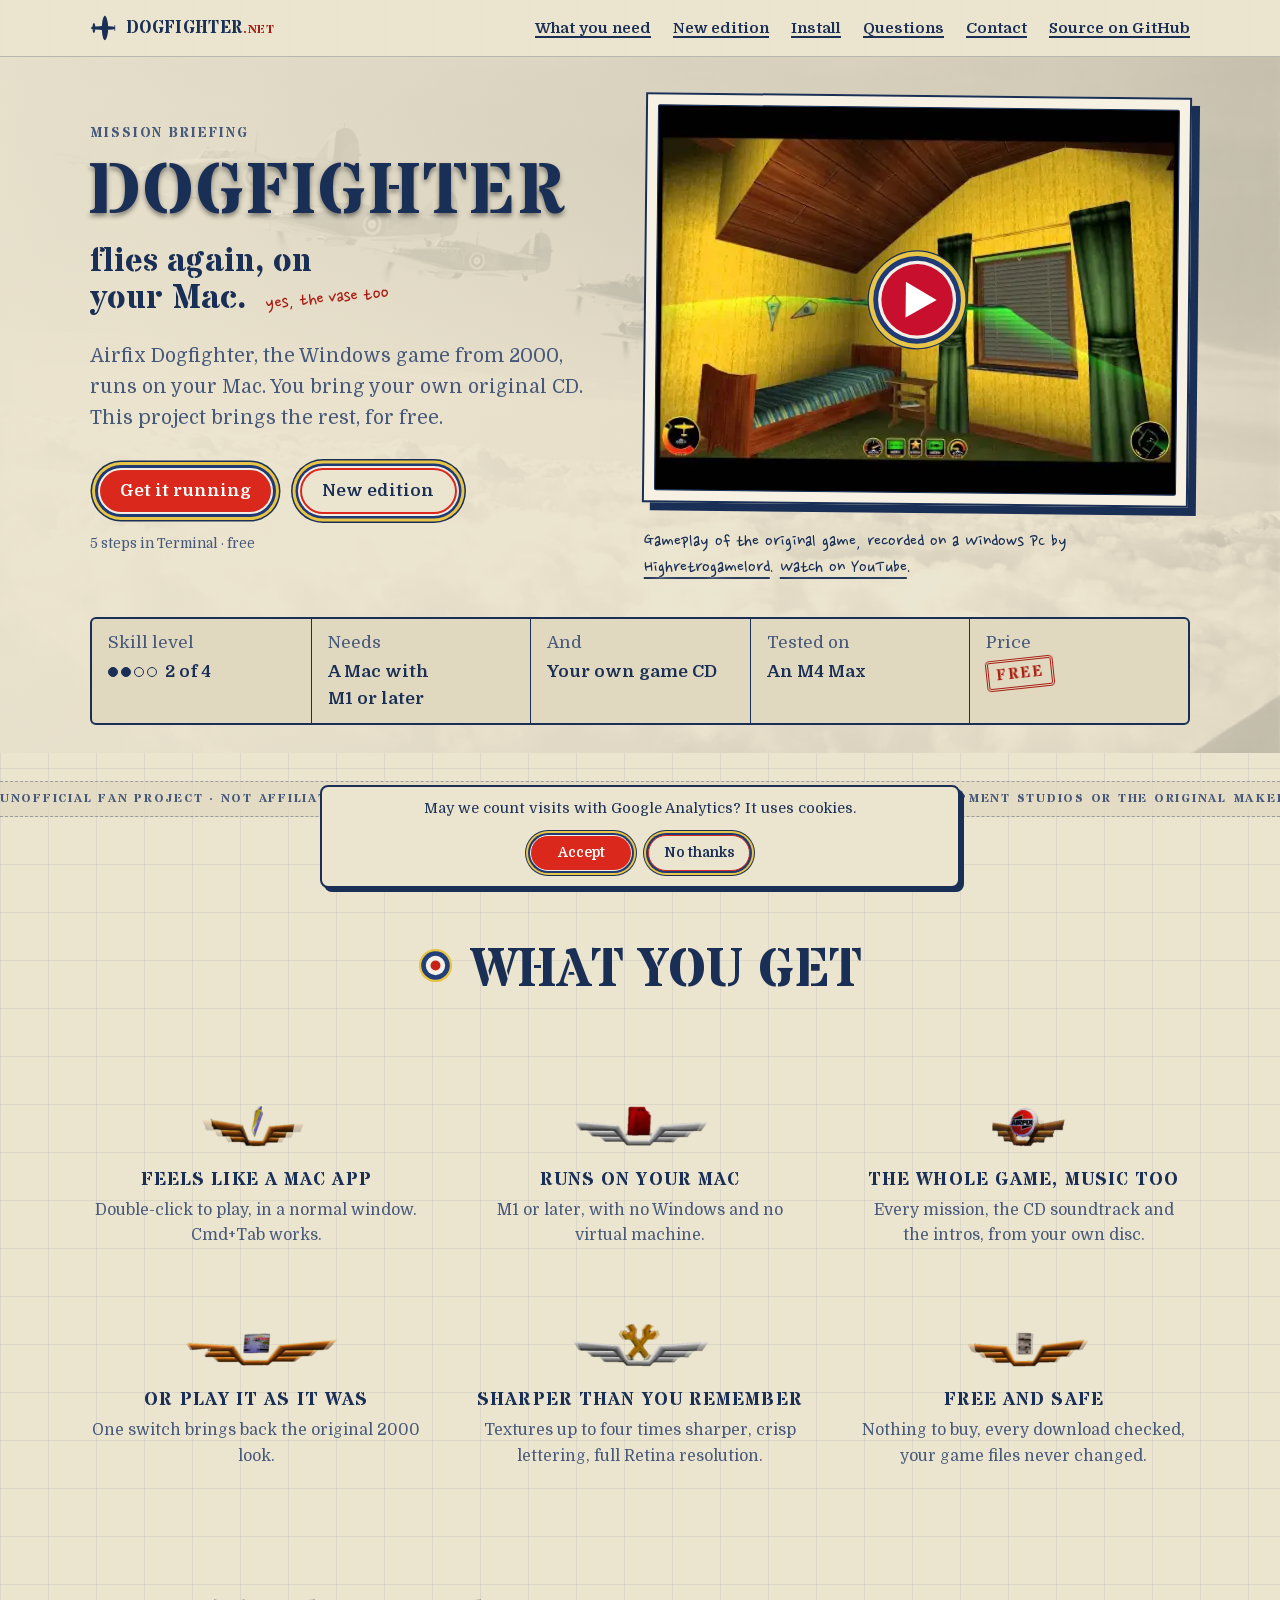
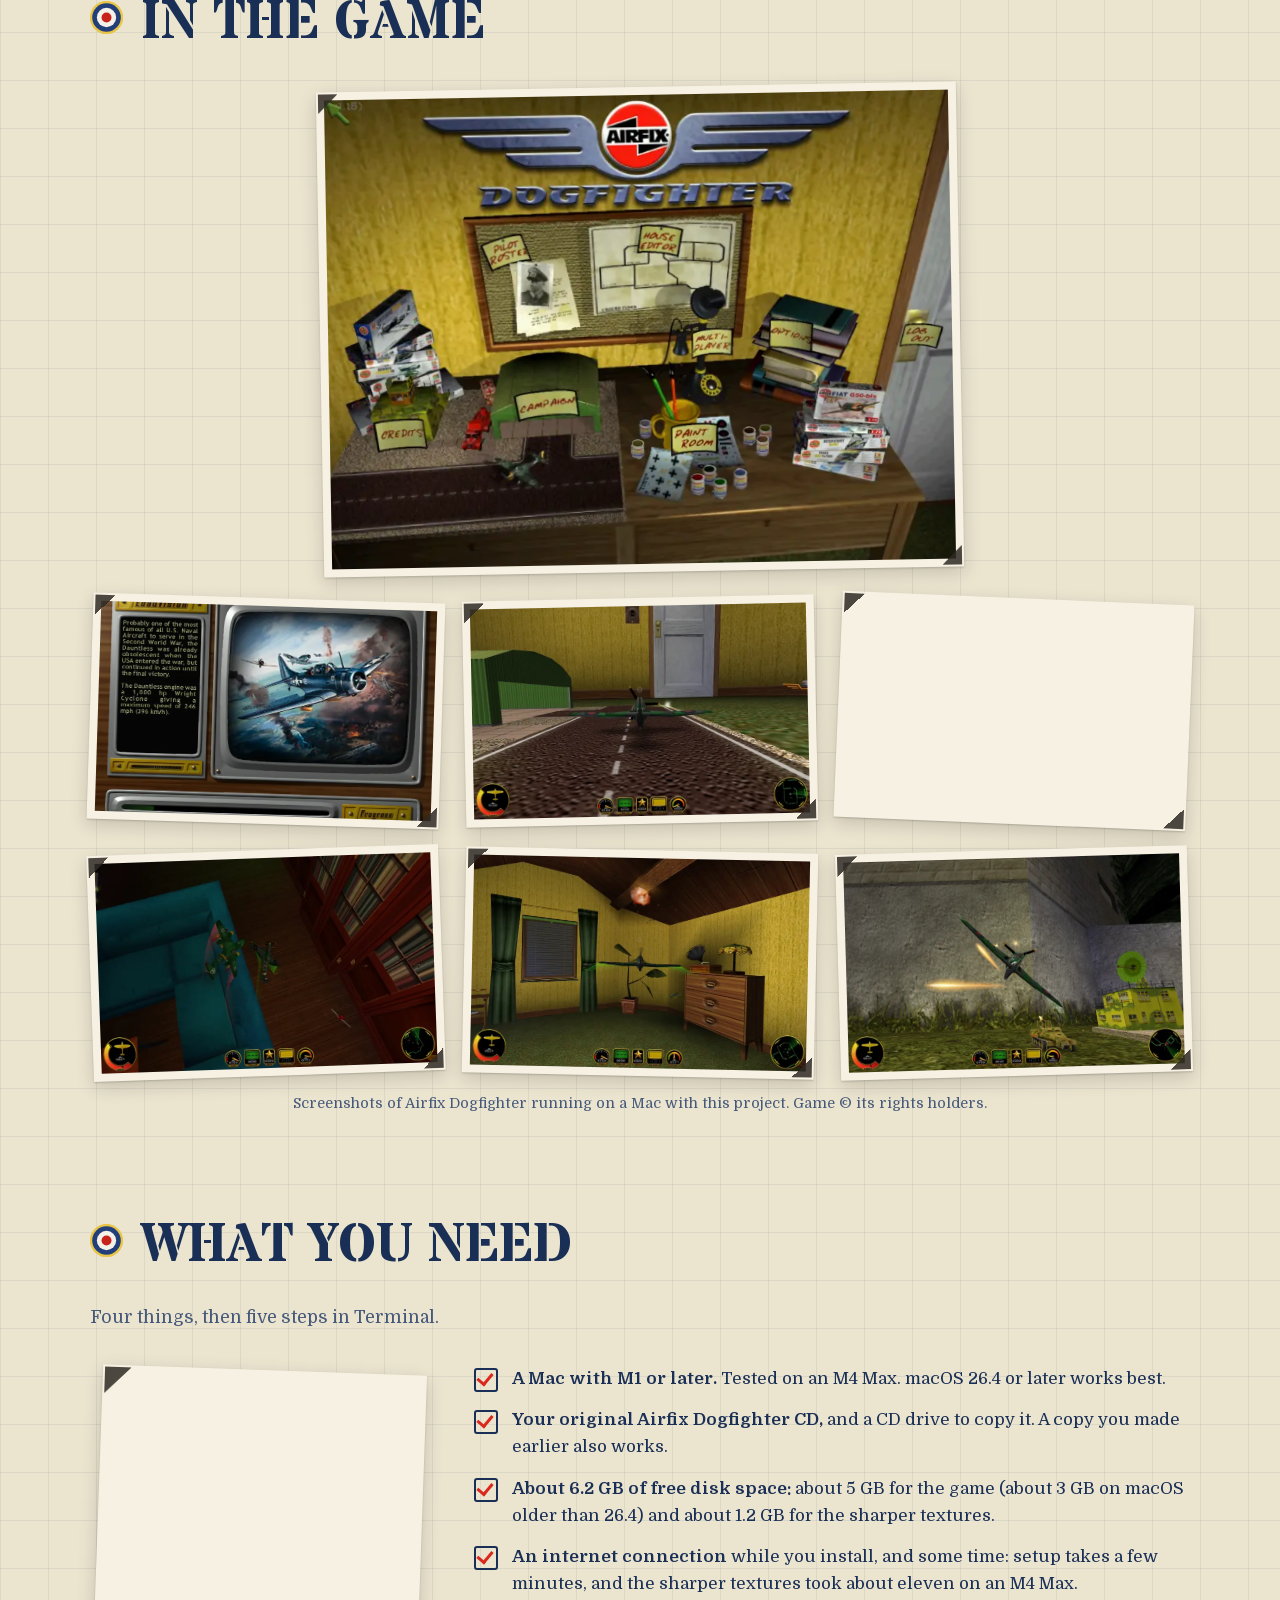
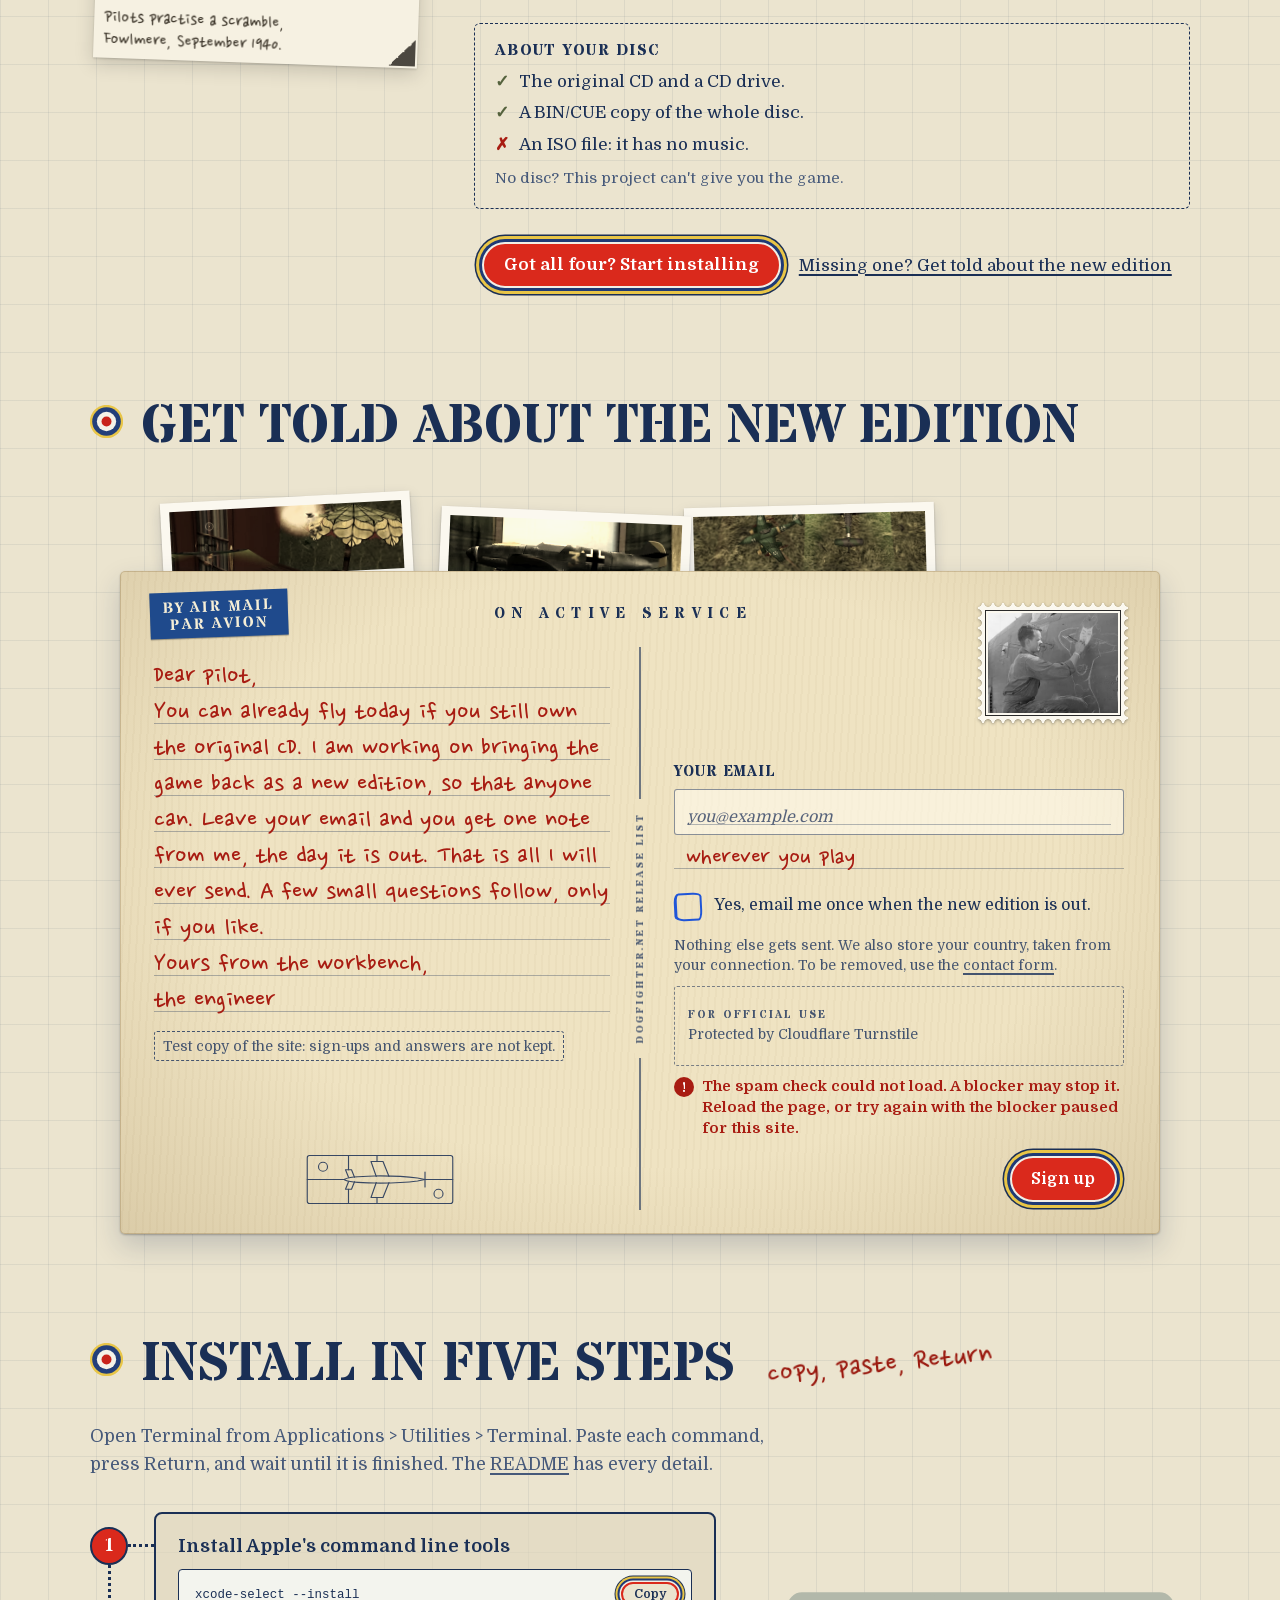
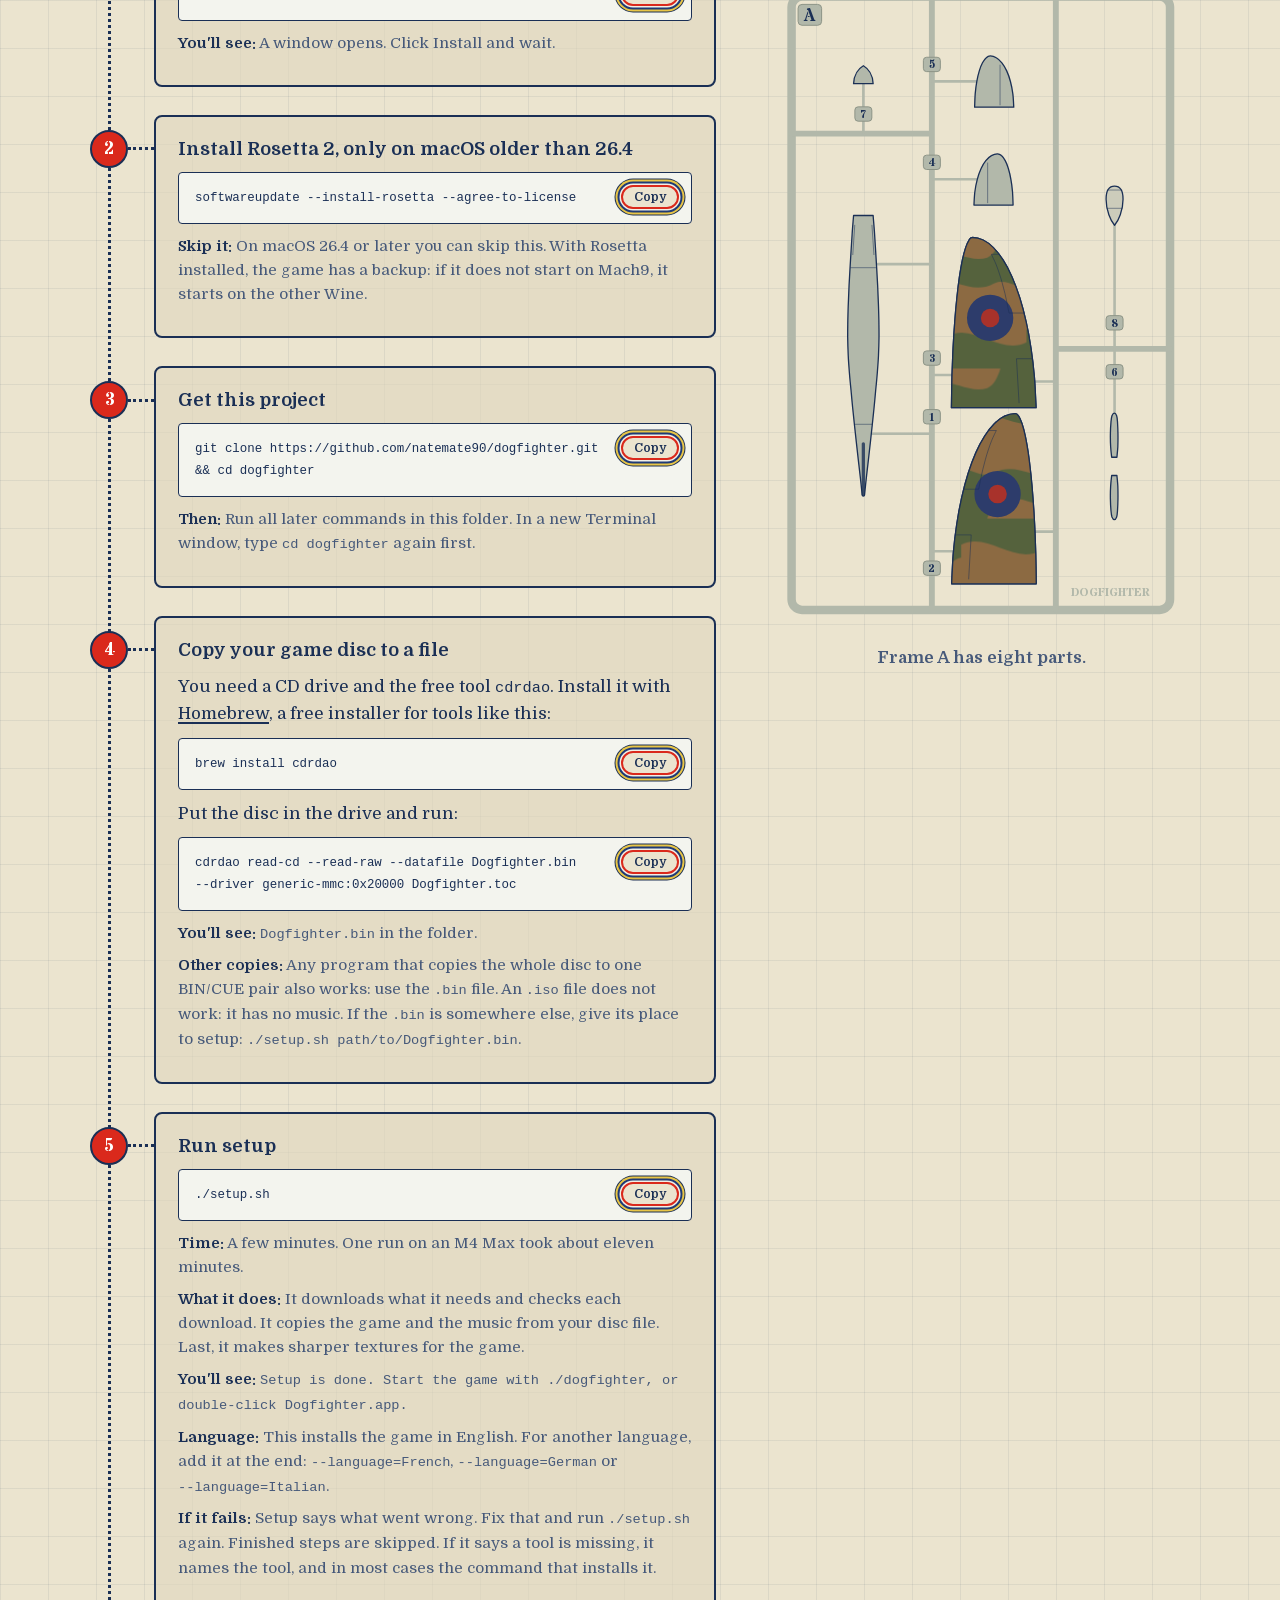
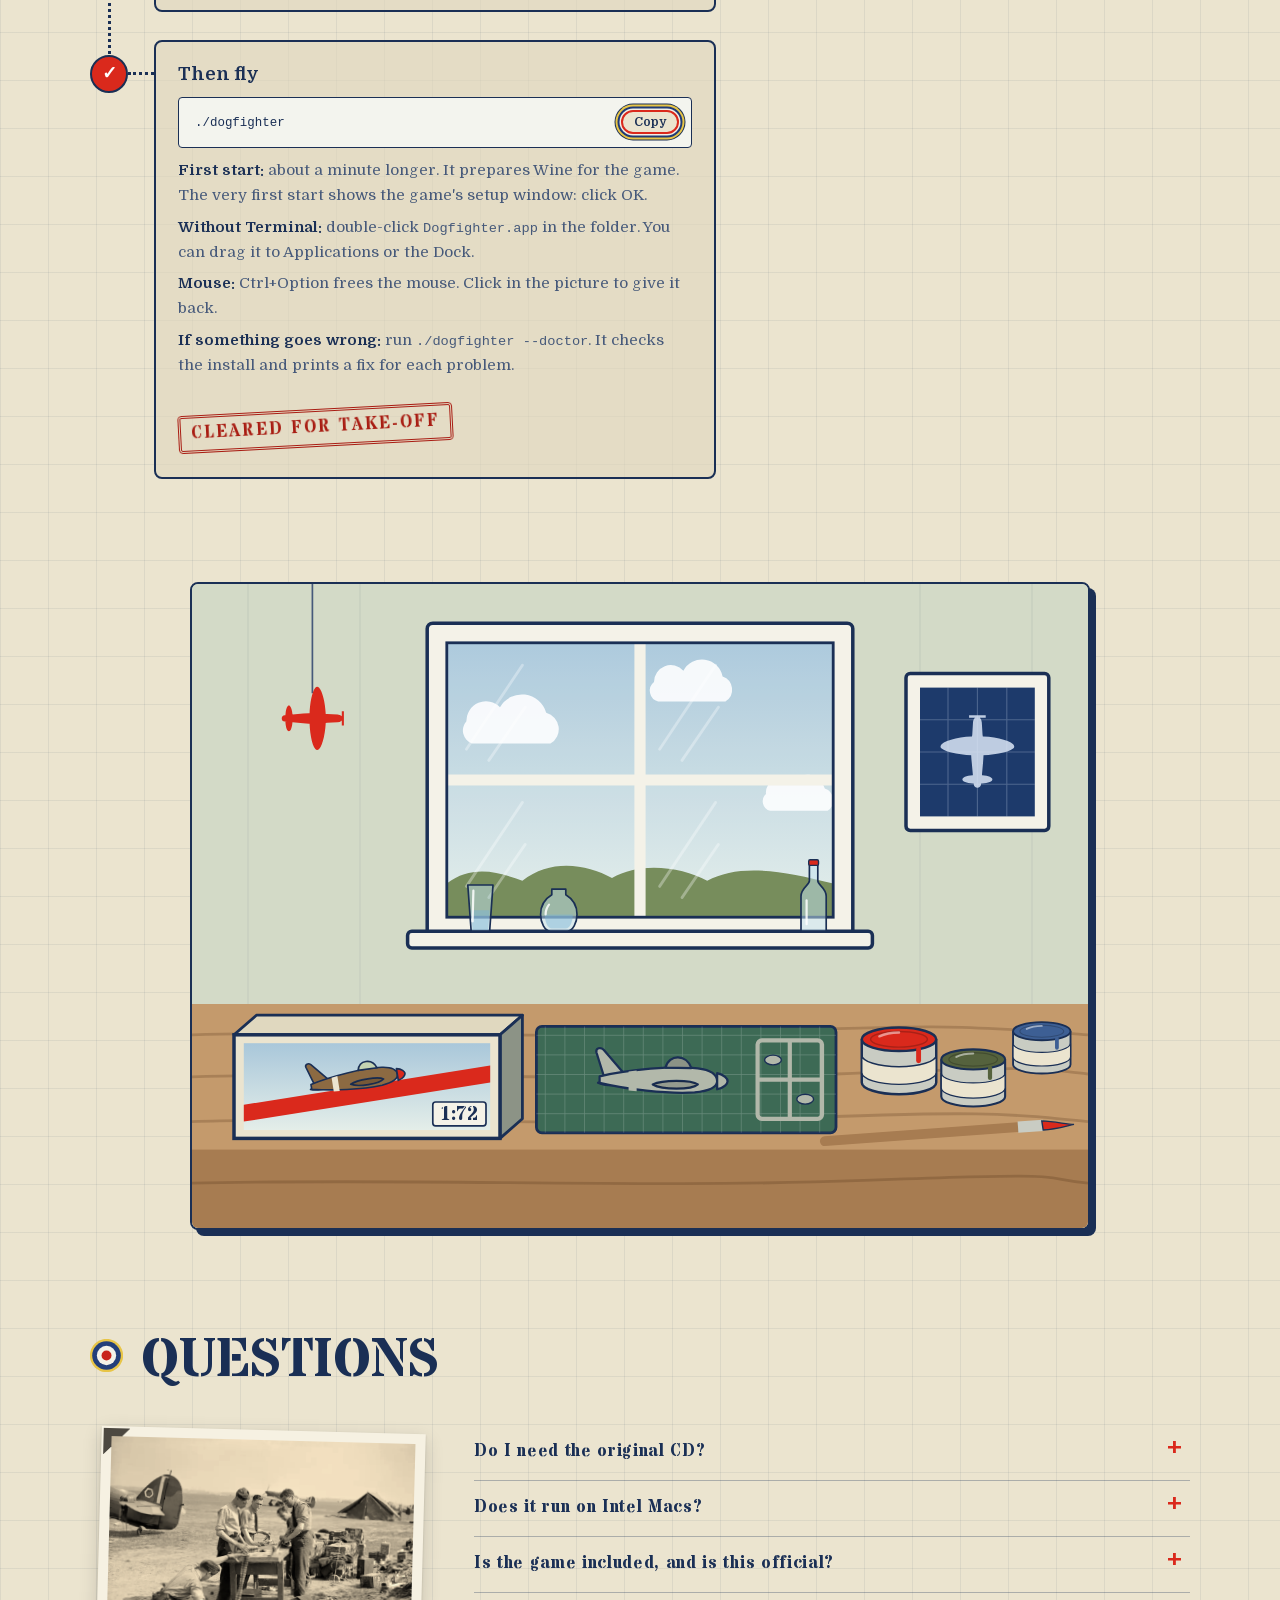
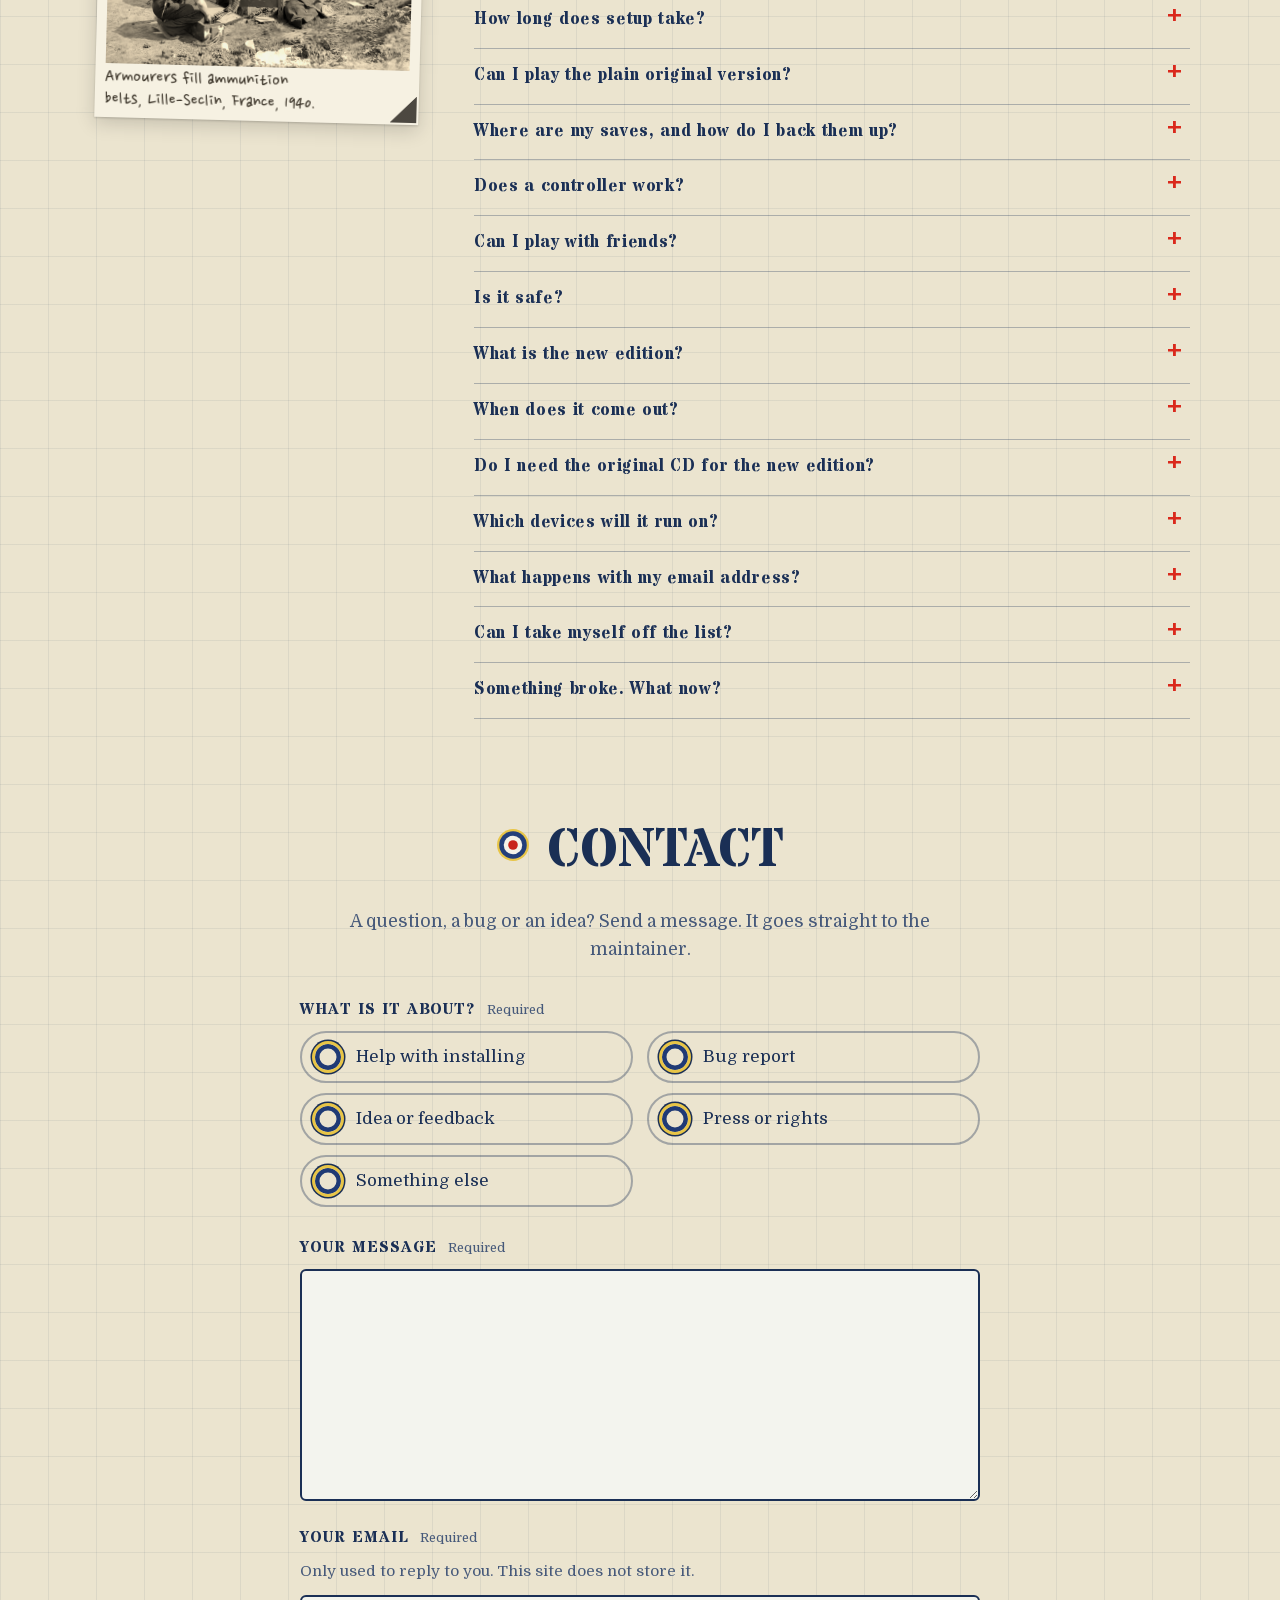
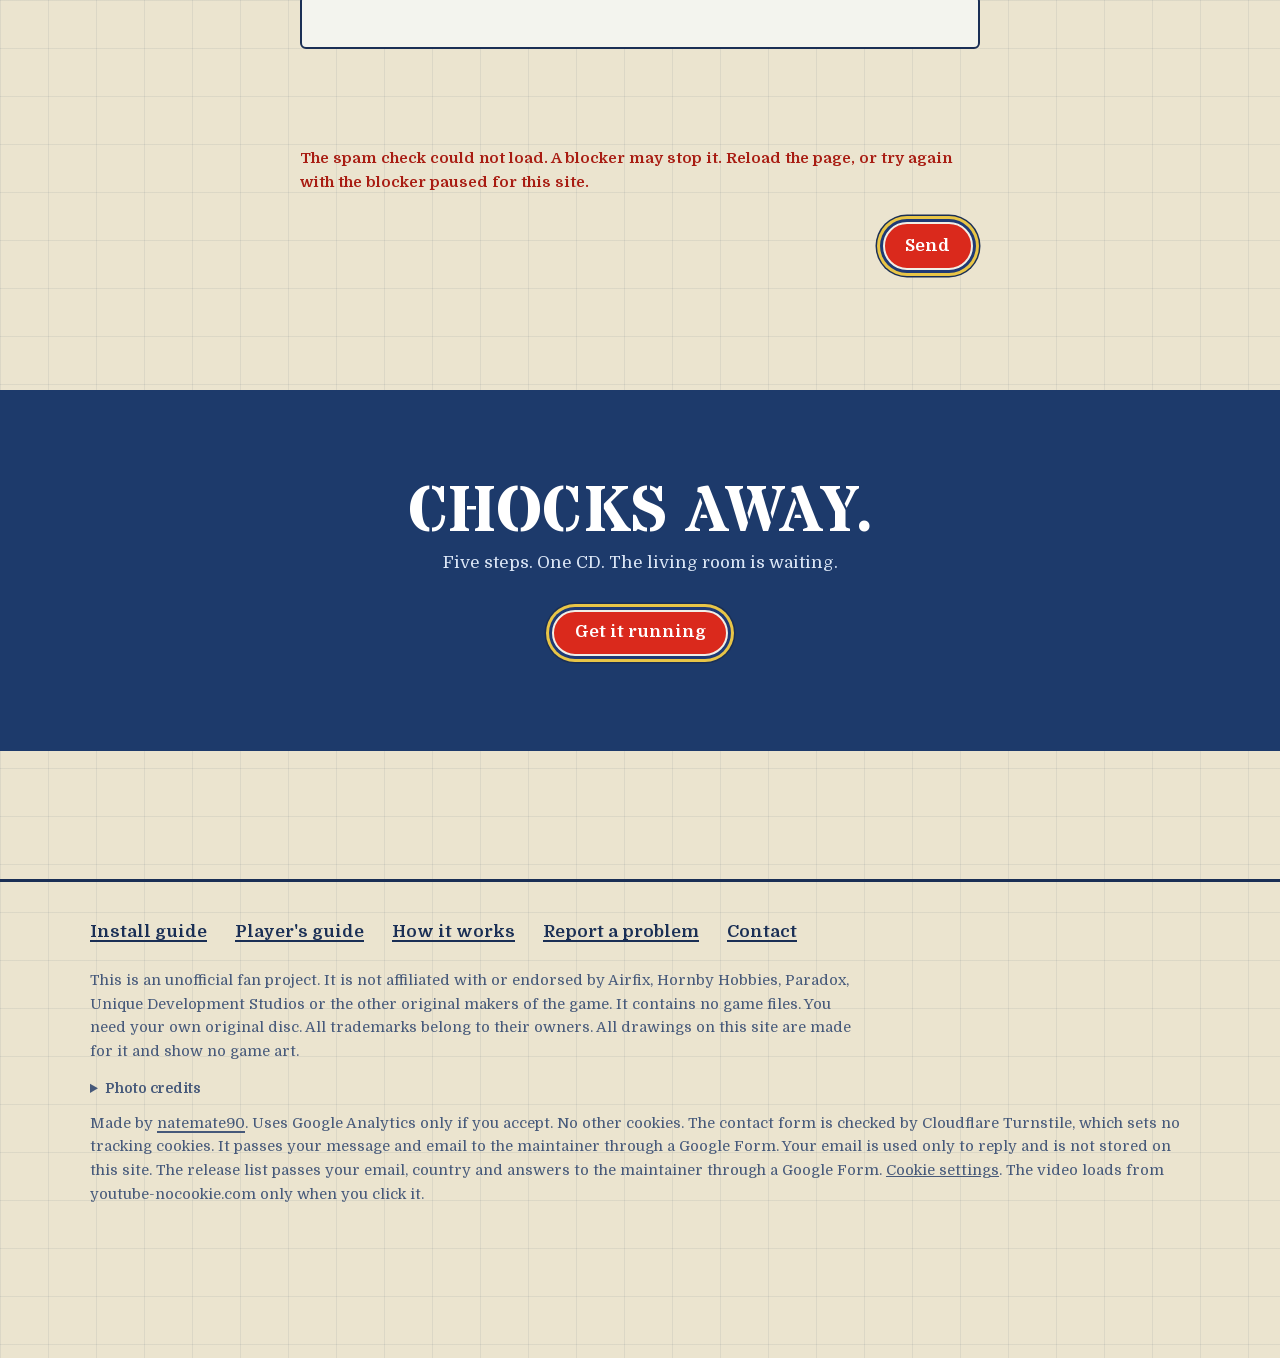
==== commit 8227f2cd: "Previews and local copies now show a small dashed line under the note, Test copy of the site: sign-u" ====
--- a/site/index.html
+++ b/site/index.html
@@ -342,6 +342,7 @@
         <p>Yours from the workbench,</p>
         <p>the engineer</p>
       </div>
+      <p class="pc-small pc-test" id="release-test" hidden>Test copy of the site: sign-ups and answers are not kept.</p>
       <svg class="pc-kit" viewBox="0 0 200 70" aria-hidden="true">
         <rect x="3" y="3" width="194" height="64" rx="3"/>
         <path d="M52,35 C60,29 120,29 150,33 L160,35 L150,37 C120,41 60,41 52,35 Z"/>
--- a/site/style.css
+++ b/site/style.css
@@ -1237,10 +1237,12 @@
 .pc-air { flex: none; padding: 7px 13px 4px; background: var(--air); color: #f6eed6; font-family: var(--stencil); font-weight: 700; font-size: 15px; line-height: 1.15; letter-spacing: 0.12em; text-align: center; text-transform: uppercase; transform: rotate(-2deg); box-shadow: 0 1px 1px rgba(0, 0, 0, 0.3); }
 .pc-oas { flex: 1; font-family: var(--stencil); font-weight: 700; font-size: 15px; letter-spacing: 0.42em; text-align: center; text-transform: uppercase; }
 
-.pc-msg { position: relative; display: flex; flex-direction: column; gap: 12px; margin: 10px 0 24px; padding: 12px 30px 81px 34px; }
+.pc-msg { position: relative; display: flex; flex-direction: column; gap: 12px; margin: 10px 0 24px; padding: 12px 30px 76px 34px; }
 .pc-msg::after { content: ""; position: absolute; top: 0; right: -0.75px; bottom: 0; width: 1.5px; background: var(--line); }
 .pc-imprint { position: absolute; left: 100%; top: 50%; z-index: 1; padding: 14px 0; background: var(--card); color: var(--ink-soft); font-family: var(--stencil); font-size: 10px; line-height: 1; letter-spacing: 0.2em; text-transform: uppercase; white-space: nowrap; writing-mode: vertical-rl; transform: translate(-50%, -50%) rotate(180deg); }
 .pc-note { font-family: var(--hand); font-size: 29px; line-height: 36px; color: var(--red-text); background: repeating-linear-gradient(transparent 0 28px, var(--rule) 28px 29px, transparent 29px 36px); }
+.pc-test { padding: 4px 8px; border: 1.5px dashed var(--ink-soft); border-radius: 3px; align-self: flex-start; }
+.pc-test[hidden] { display: none; }
 .pc-kit { position: absolute; bottom: 4px; left: 50%; width: 150px; height: 53px; transform: translateX(-50%); fill: none; stroke: var(--ink); stroke-width: 1.5; stroke-linejoin: round; stroke-linecap: round; opacity: 0.85; }
 
 .pc-adr { position: relative; display: flex; flex-direction: column; min-width: 0; padding: 124px 36px 24px 34px; }
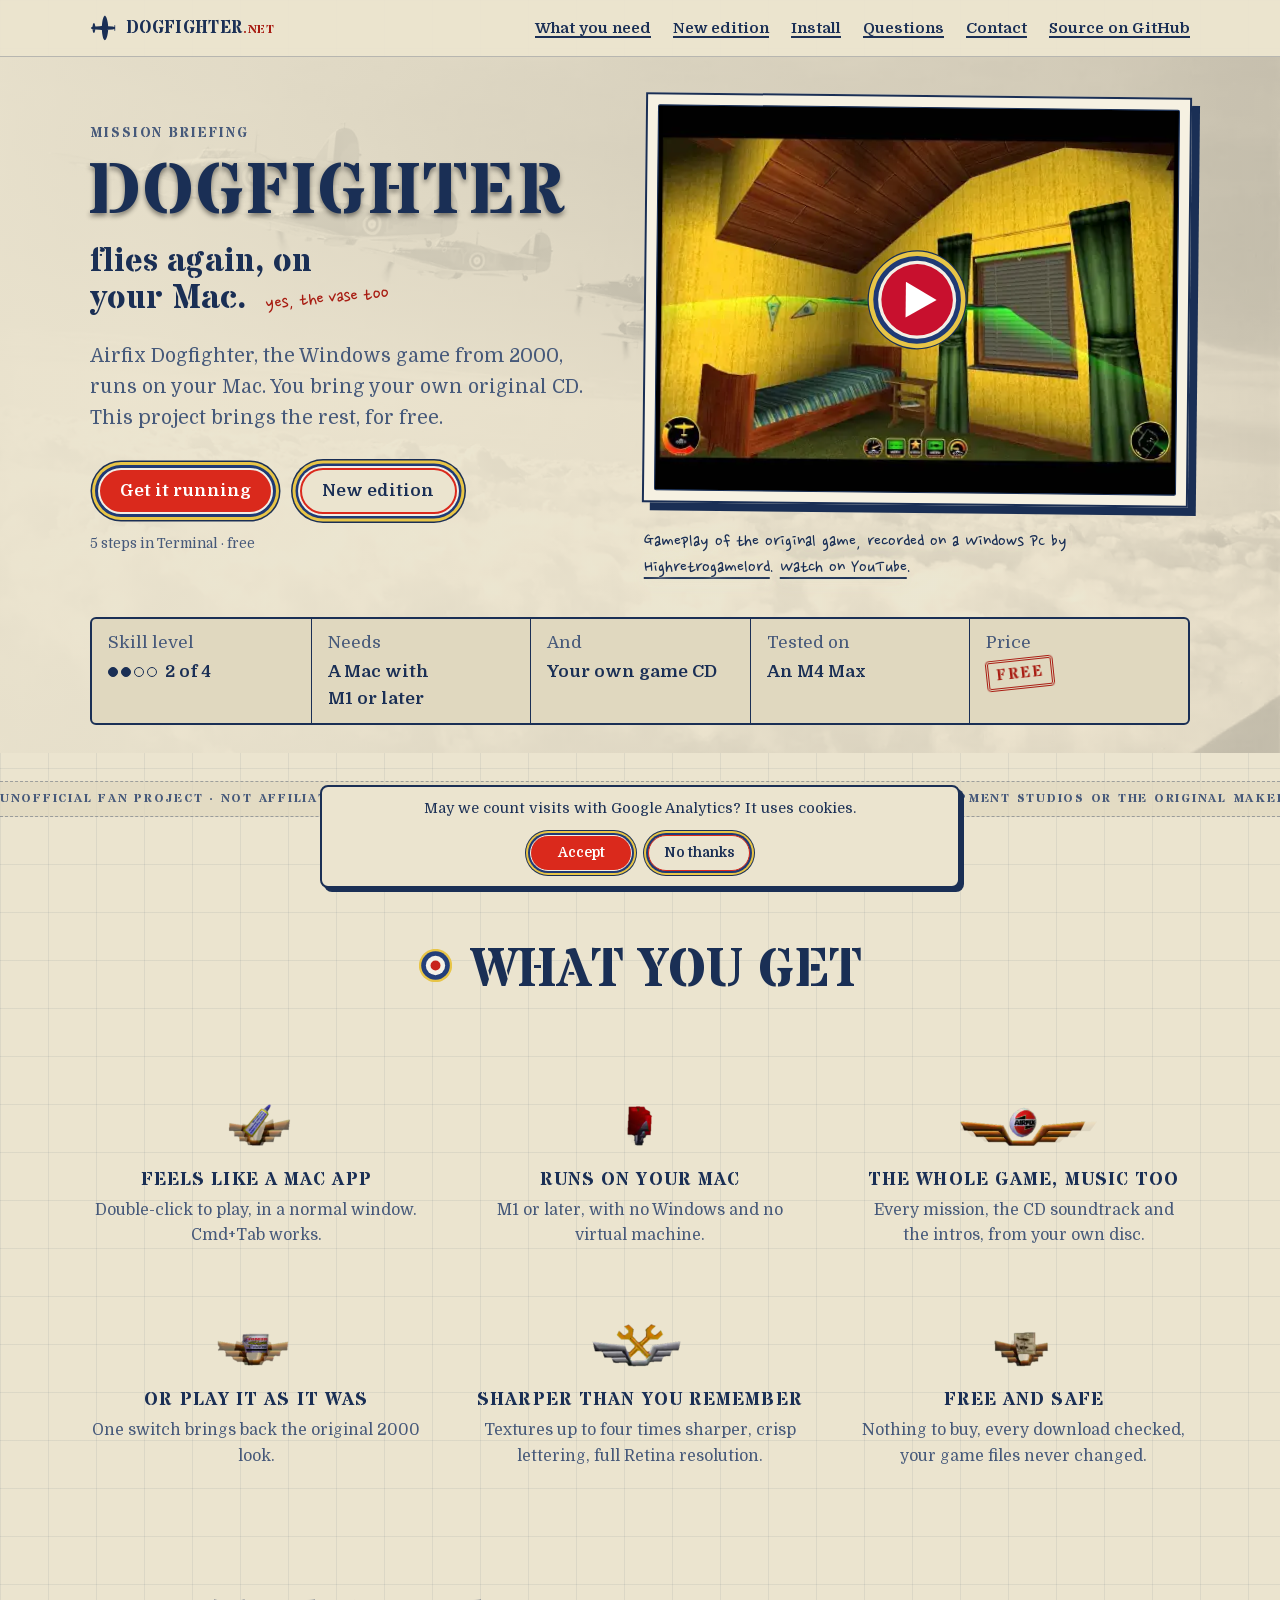
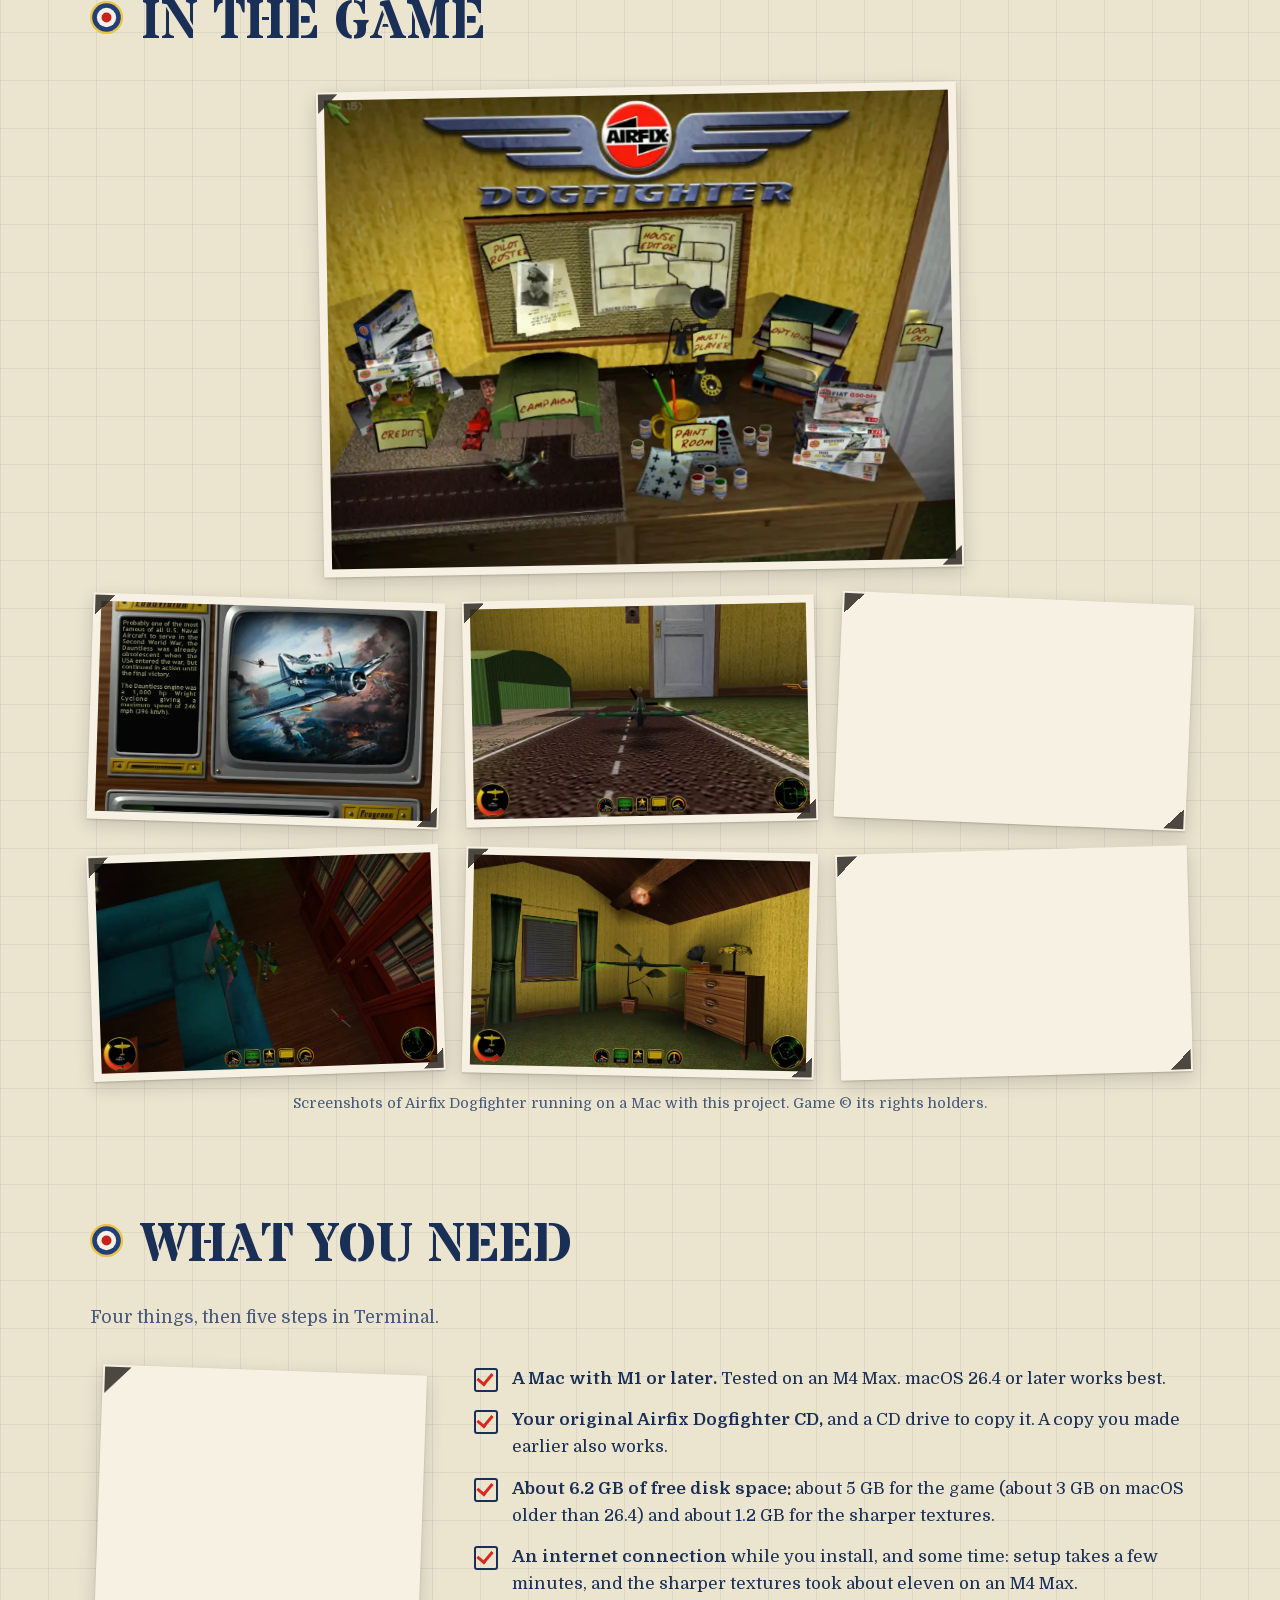
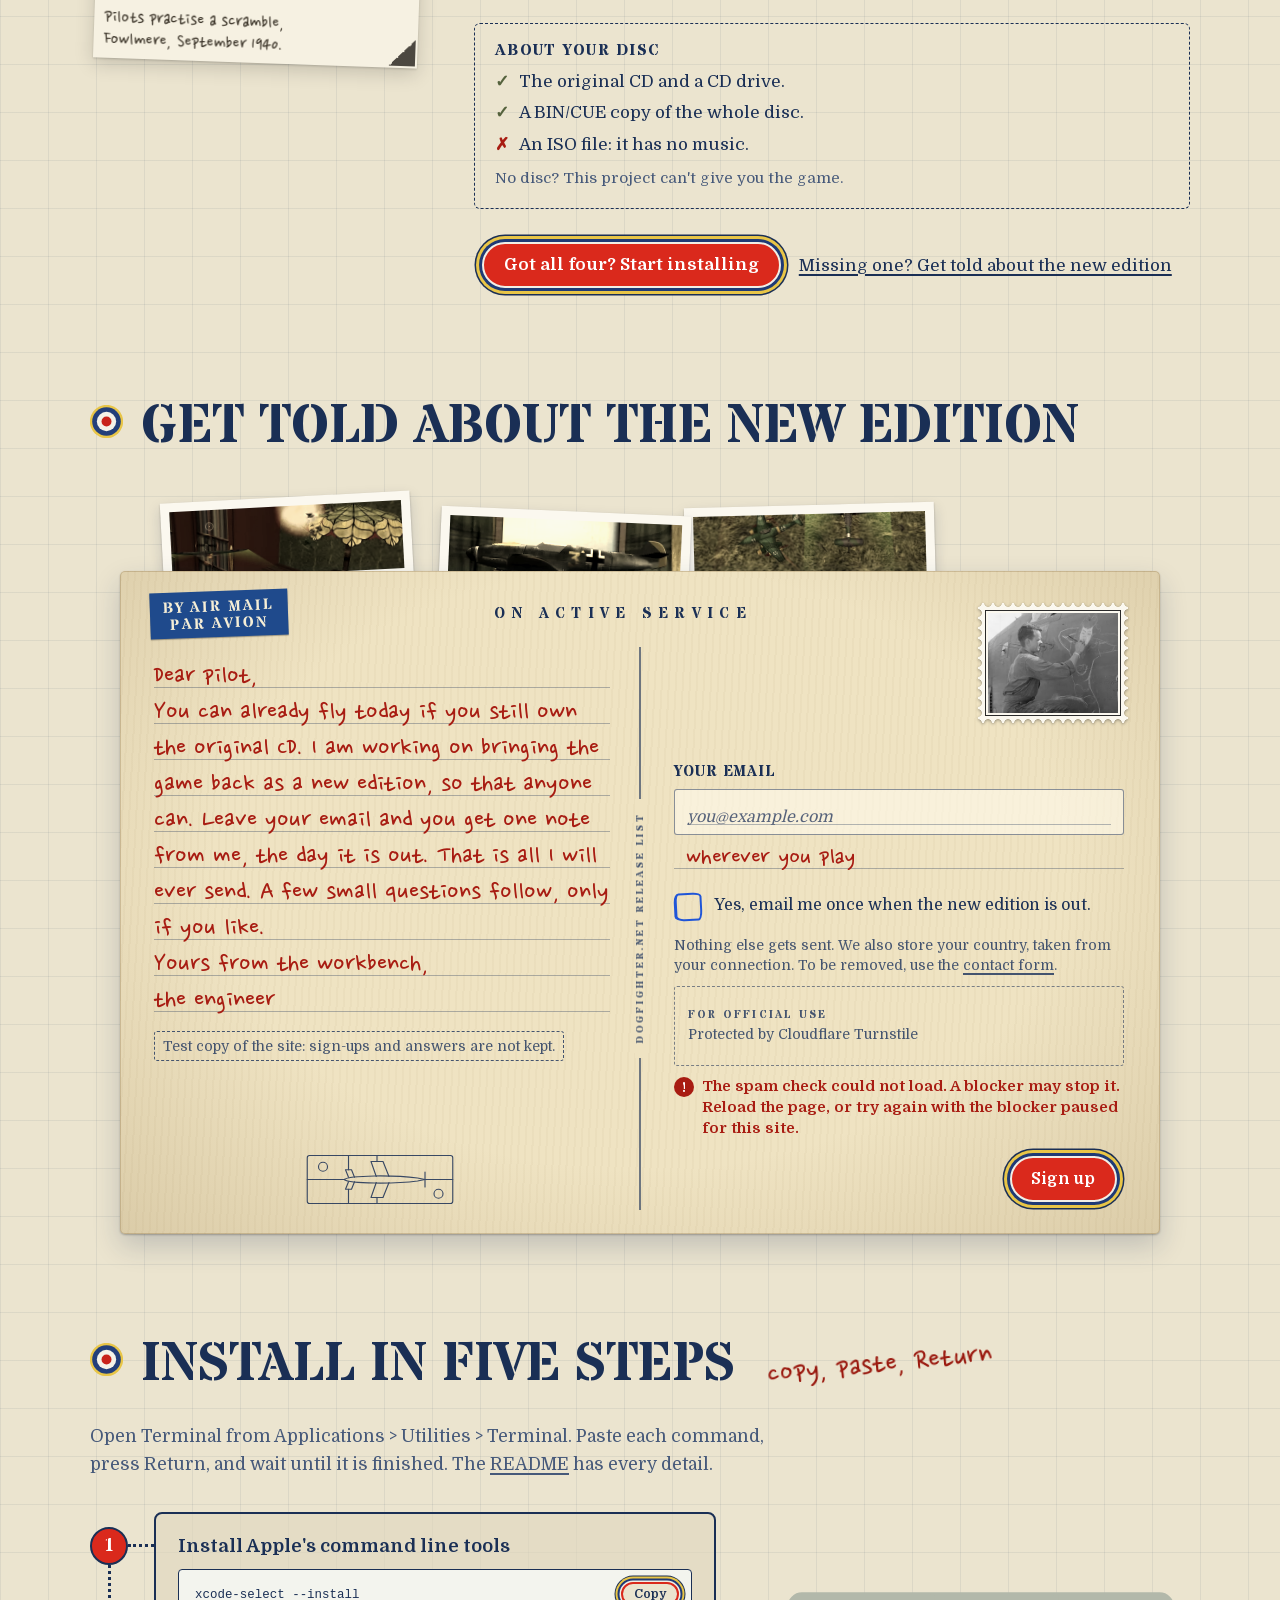
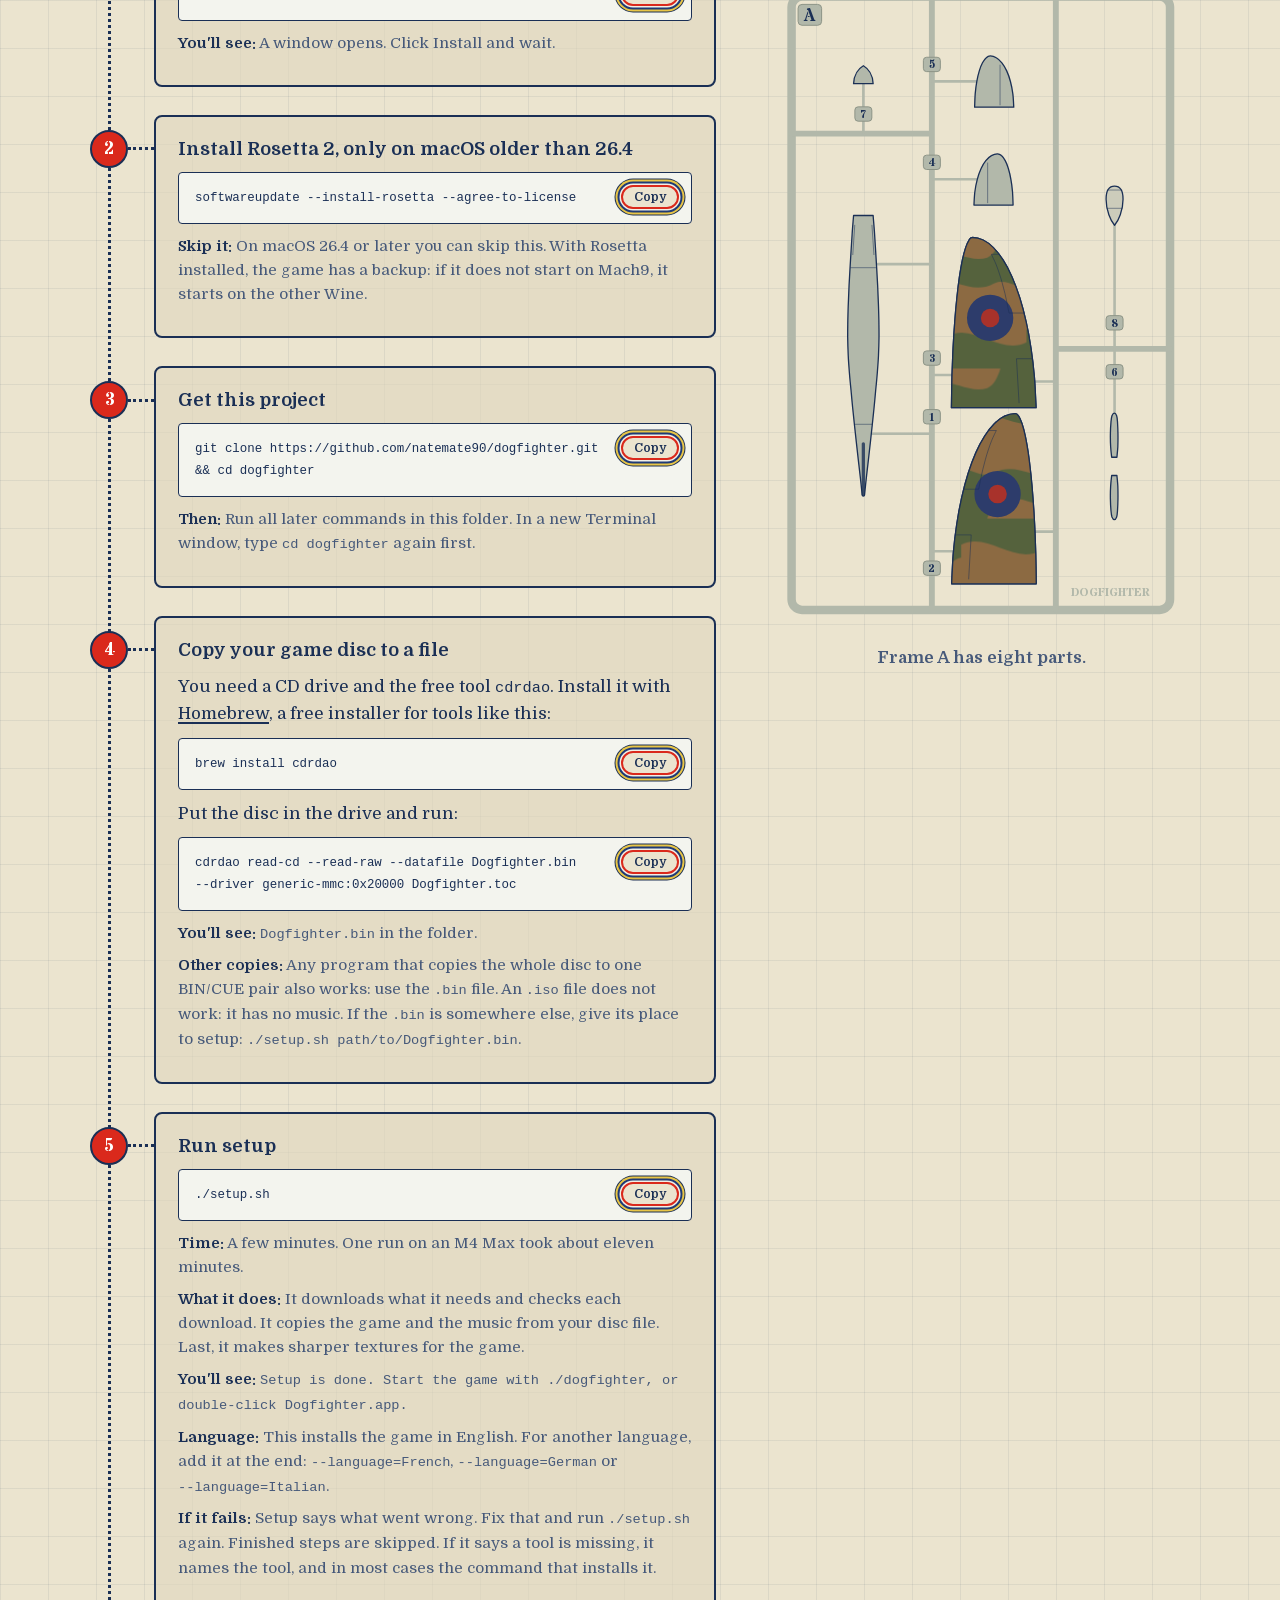
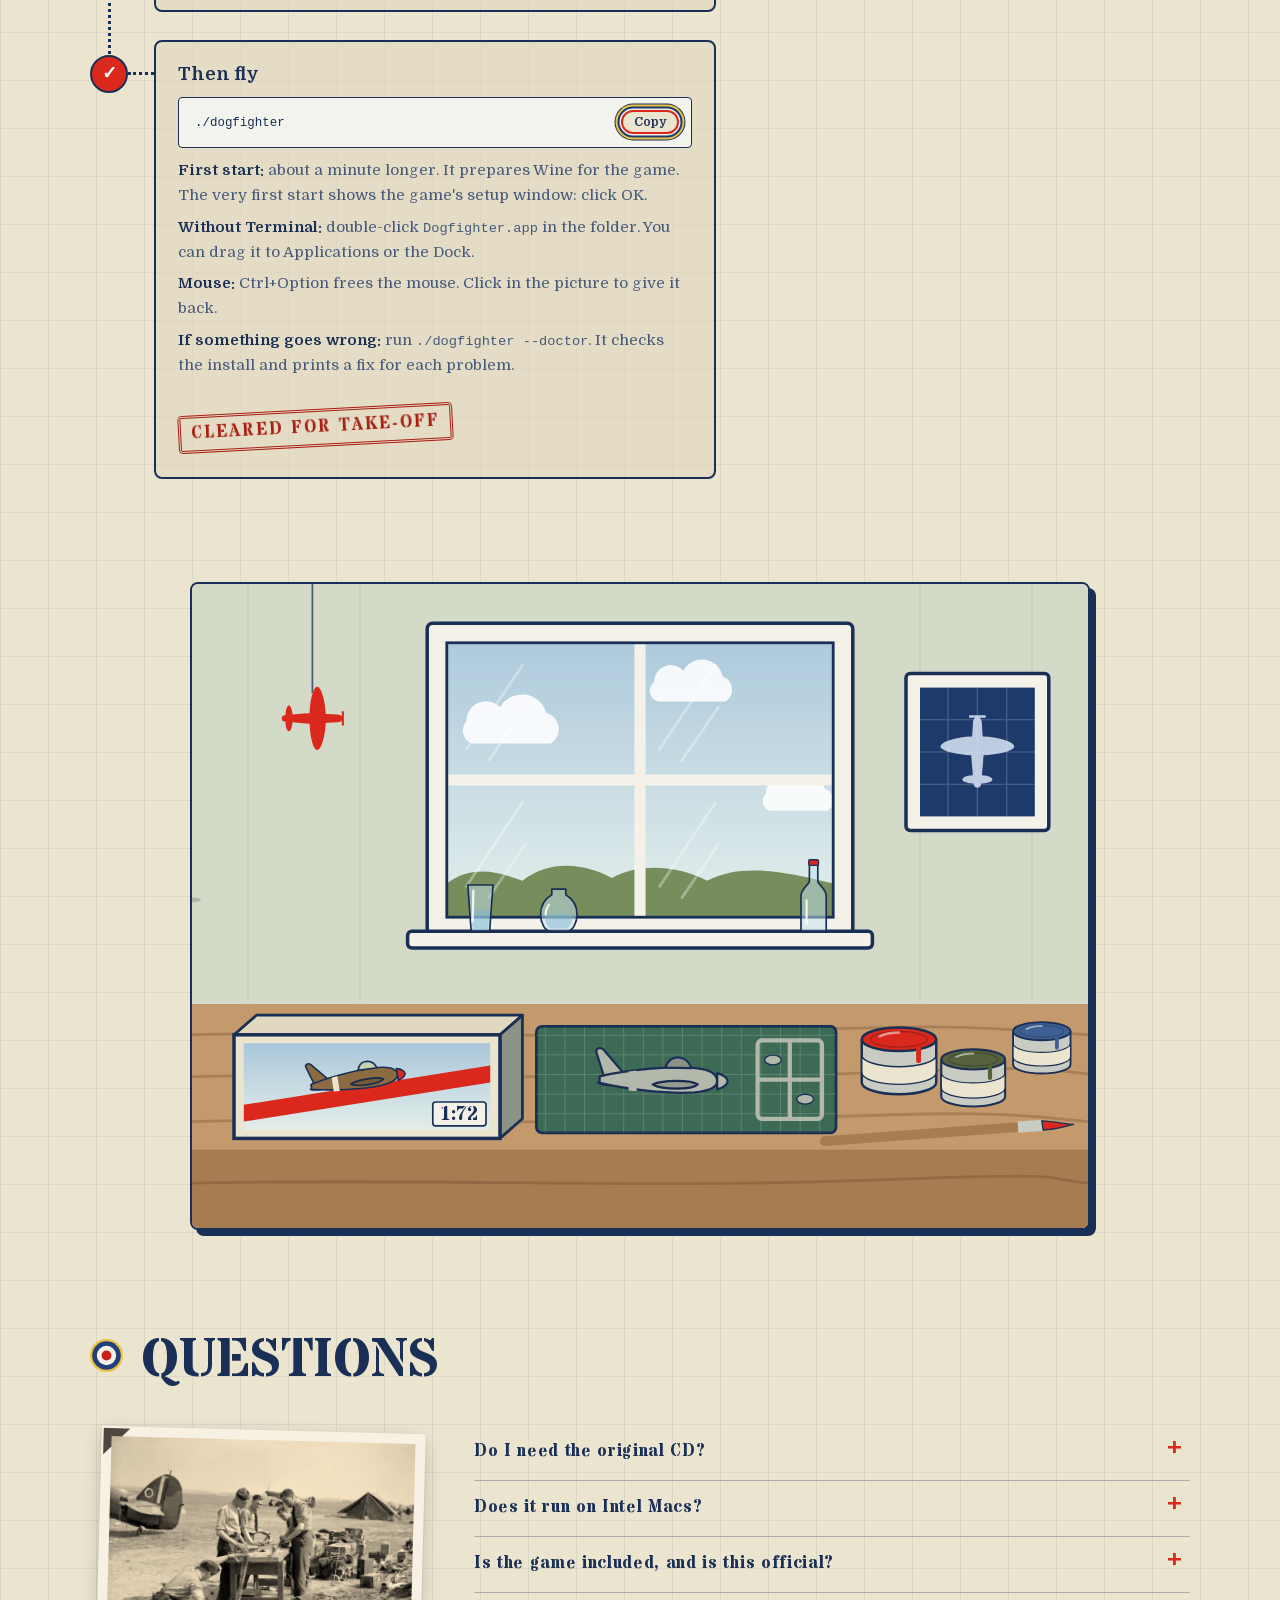
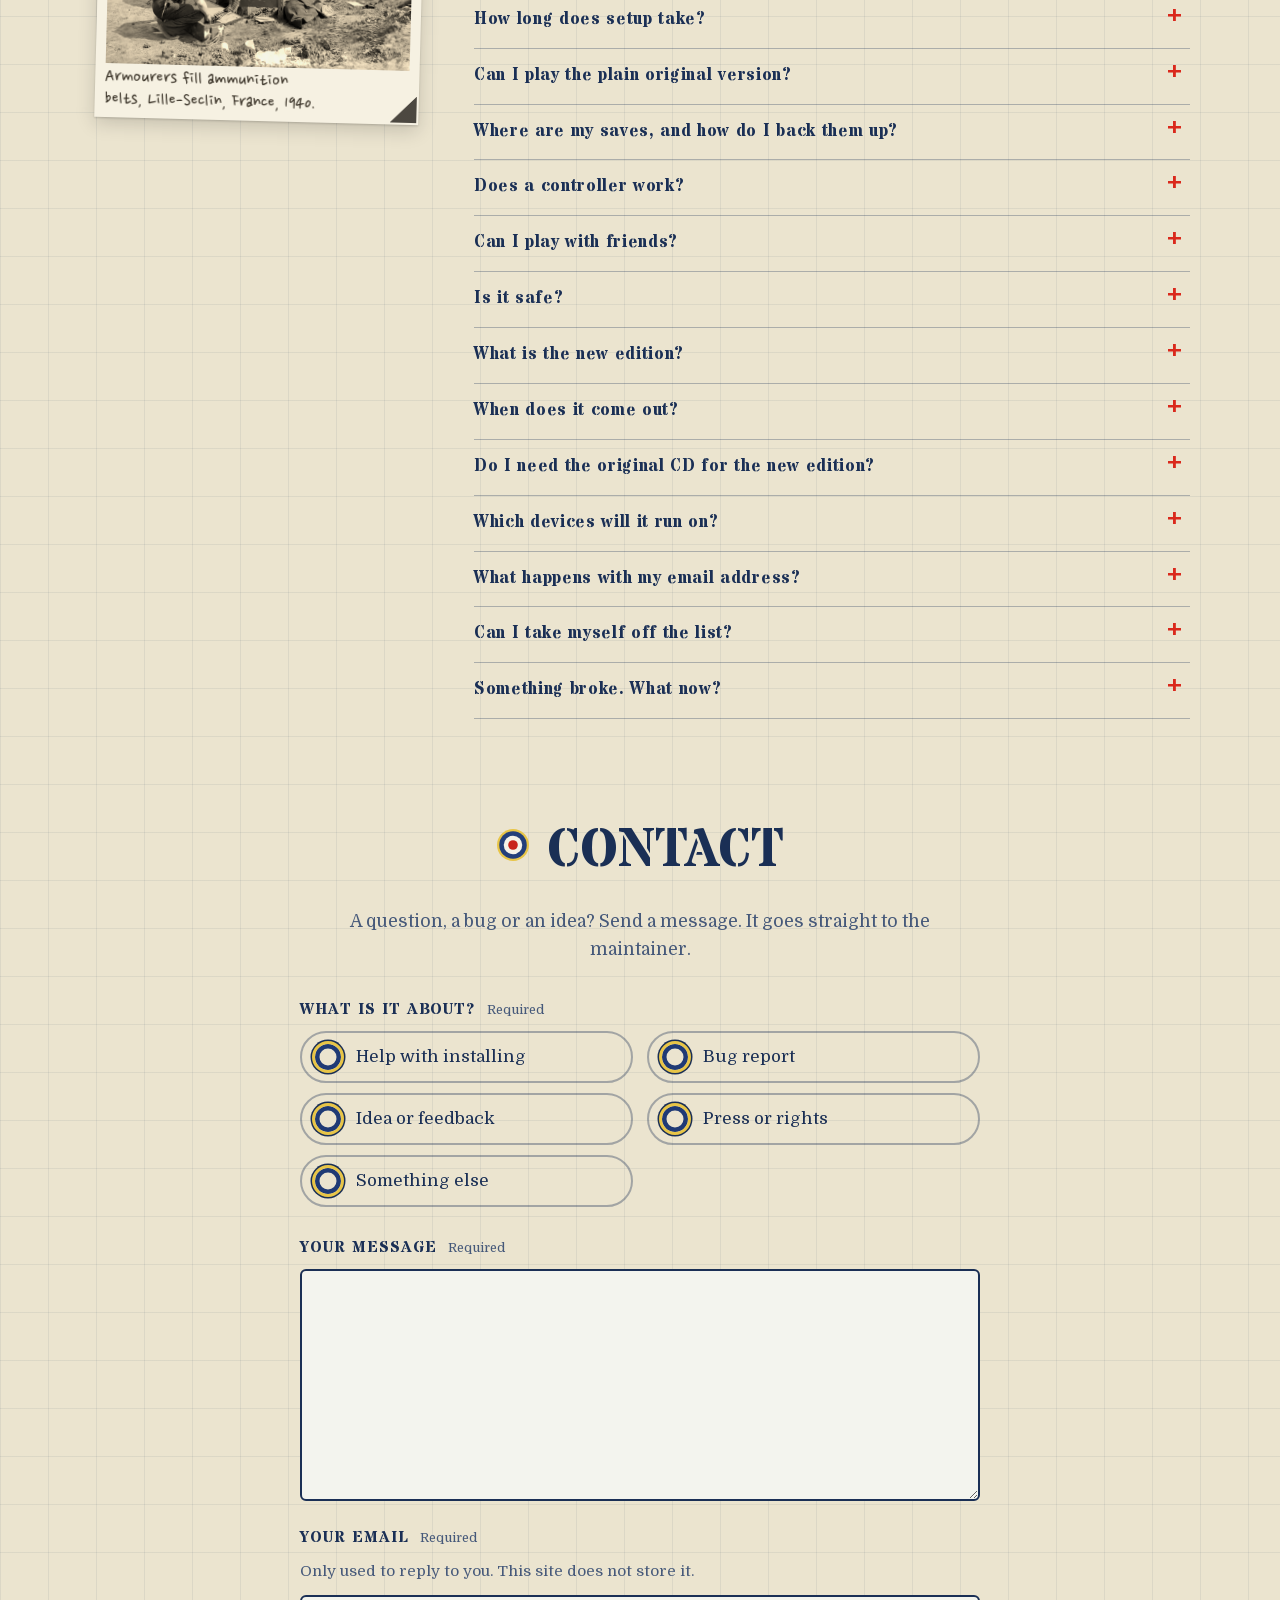
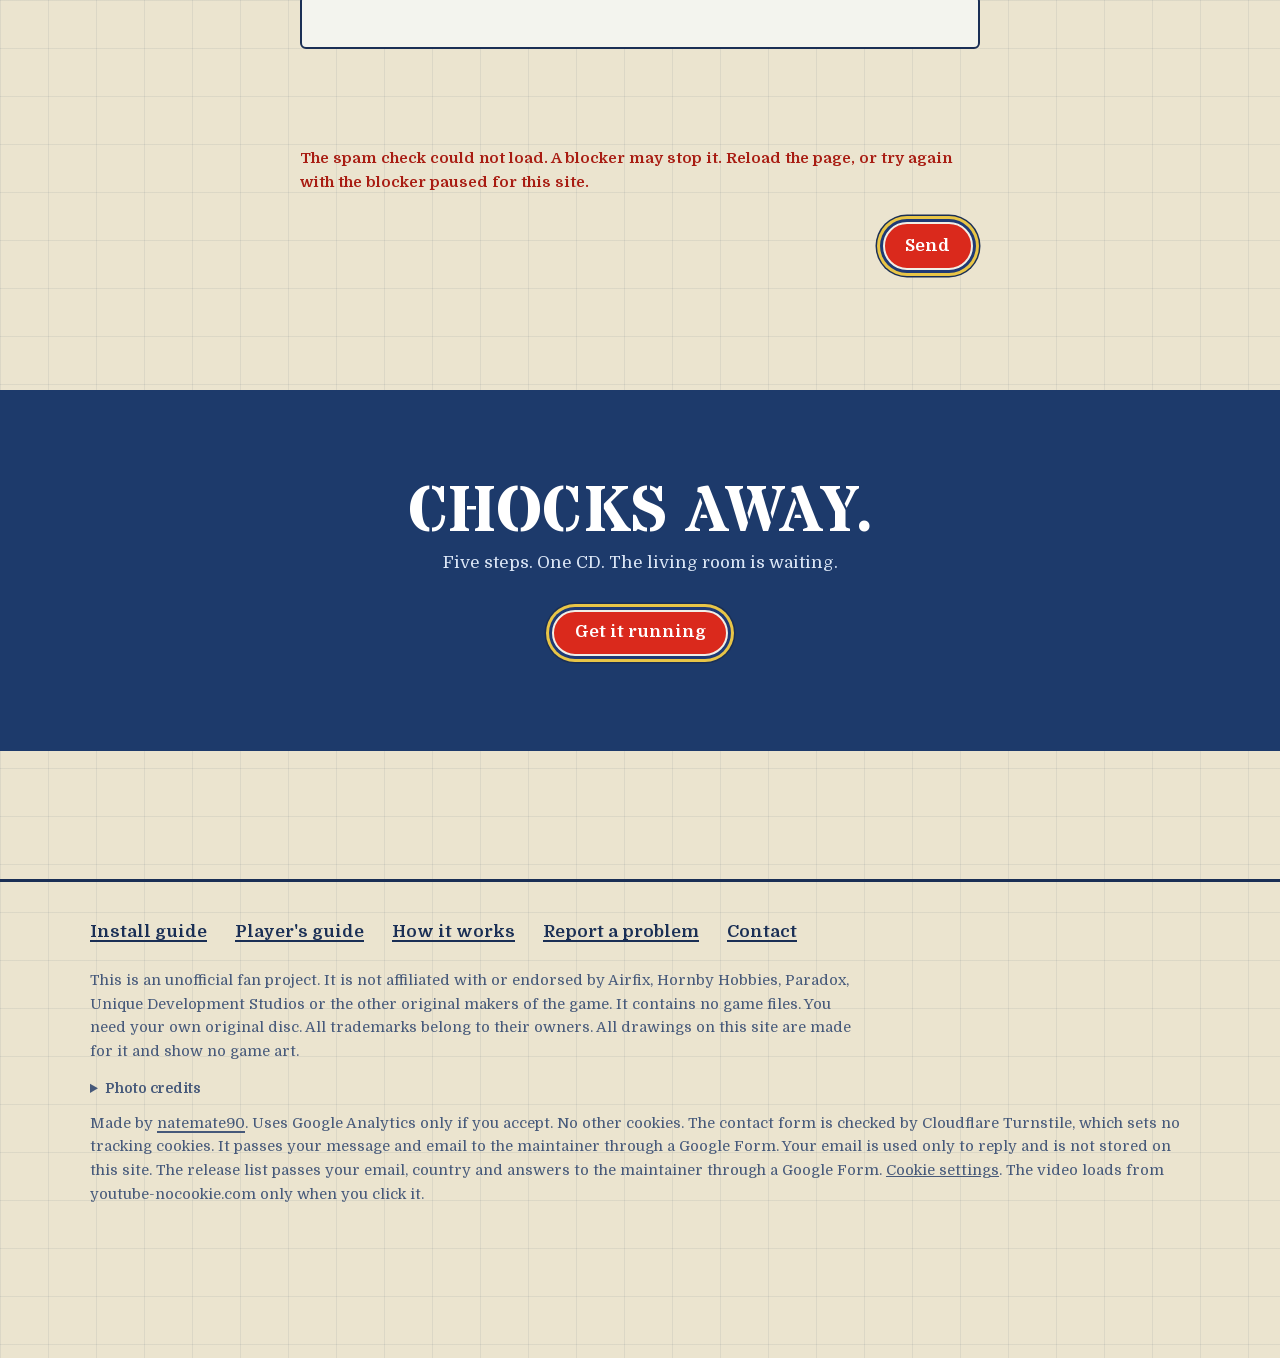
==== commit 254672e3: "Search and language-model texts now describe the new-edition sign-up. The meta, Open Graph and Twitt" ====
--- a/site/index.html
+++ b/site/index.html
@@ -4,7 +4,7 @@
 <meta charset="utf-8">
 <meta name="viewport" content="width=device-width, initial-scale=1">
 <title>Dogfighter for Apple Silicon: play Airfix Dogfighter on your Mac</title>
-<meta name="description" content="Play Airfix Dogfighter, the Windows game from 2000, on a Mac with Apple Silicon (M1 or later) from your own original CD. Free setup tools in five Terminal steps, with sharper textures. Unofficial fan project; no game files included.">
+<meta name="description" content="Play Airfix Dogfighter (2000) on a Mac with Apple Silicon from your own original CD, in five free Terminal steps. Sign up to hear when the new edition is out. Unofficial fan project, no game files.">
 <meta name="color-scheme" content="light dark">
 <meta name="theme-color" content="#ebe4cf" media="(prefers-color-scheme: light)">
 <meta name="theme-color" content="#121b2a" media="(prefers-color-scheme: dark)">
@@ -18,14 +18,14 @@
 <meta property="og:url" content="https://dogfighter.net/">
 <meta property="og:site_name" content="Dogfighter for Apple Silicon">
 <meta property="og:title" content="Dogfighter for Apple Silicon: play Airfix Dogfighter on your Mac">
-<meta property="og:description" content="Play Airfix Dogfighter, the Windows game from 2000, on a Mac with Apple Silicon (M1 or later) from your own original CD. Free setup tools in five Terminal steps, with sharper textures. Unofficial fan project; no game files included.">
+<meta property="og:description" content="Play Airfix Dogfighter (2000) on a Mac with Apple Silicon from your own original CD, in five free Terminal steps. Sign up to hear when the new edition is out. Unofficial fan project, no game files.">
 <meta property="og:image" content="https://dogfighter.net/og.png">
 <meta property="og:image:width" content="1200">
 <meta property="og:image:height" content="630">
 <meta property="og:image:alt" content="A toy fighter plane drawn over a map grid, with the words Dogfighter for Apple Silicon.">
 <meta name="twitter:card" content="summary_large_image">
 <meta name="twitter:title" content="Dogfighter for Apple Silicon: play Airfix Dogfighter on your Mac">
-<meta name="twitter:description" content="Play Airfix Dogfighter, the Windows game from 2000, on a Mac with Apple Silicon (M1 or later) from your own original CD. Free setup tools in five Terminal steps, with sharper textures. Unofficial fan project; no game files included.">
+<meta name="twitter:description" content="Play Airfix Dogfighter (2000) on a Mac with Apple Silicon from your own original CD, in five free Terminal steps. Sign up to hear when the new edition is out. Unofficial fan project, no game files.">
 <meta name="twitter:image" content="https://dogfighter.net/og.png">
 <script type="application/ld+json">
 {
@@ -826,7 +826,7 @@
    "name": "Something broke. What now?",
    "acceptedAnswer": {
     "@type": "Answer",
-    "text": "Run ./dogfighter --doctor. It checks the installation and prints a fix for each problem. When you ask for help, include the log file from the logs folder. Still stuck? Send a message through the contact form on dogfighter.net."
+    "text": "Run ./dogfighter --doctor. It checks the installation and prints a fix for each problem. When you ask for help, include the log file from the logs folder. Still stuck? Send a message."
    }
   }
  ]
--- a/site/style.css
+++ b/site/style.css
@@ -1295,7 +1295,7 @@
 
 .pc-tick { display: flex; align-items: flex-start; gap: 12px; min-height: 44px; padding: 8px 0; cursor: pointer; }
 .pc-tick input, .pc-box { appearance: none; -webkit-appearance: none; position: relative; flex: none; width: 28px; height: 28px; margin: 0; border: solid var(--pen); border-width: 2px 2.5px 2px 3px; border-radius: 5px 9px 4px 10px / 9px 4px 10px 5px; background: transparent; transform: rotate(-3deg); cursor: pointer; }
-.pc-tick input:checked::after, [aria-pressed="true"] > .pc-box::after { content: ""; position: absolute; left: 9px; top: -10px; width: 12px; height: 27px; border: solid var(--pen); border-width: 0 3.5px 3px 0; border-radius: 0 0 4px 0 / 0 0 7px 0; transform: rotate(38deg); }
+.pc-tick input:checked::after, input:checked + .pc-box::after { content: ""; position: absolute; left: 9px; top: -10px; width: 12px; height: 27px; border: solid var(--pen); border-width: 0 3.5px 3px 0; border-radius: 0 0 4px 0 / 0 0 7px 0; transform: rotate(38deg); }
 .pc-tick input[aria-invalid="true"] { border-color: var(--red); border-width: 3px; }
 .pc-tick input:focus-visible { outline: 3px solid var(--red); outline-offset: 3px; }
 
@@ -1313,19 +1313,22 @@
 .pc-q:focus { outline: none; }
 .pc-hint { color: var(--ink-soft); }
 .pc-opts { display: grid; grid-template-columns: repeat(2, minmax(0, 1fr)); gap: 8px; }
-.pc-opt { display: flex; align-items: center; gap: 12px; min-height: 46px; padding: 8px 14px; border: 2px solid rgba(26, 47, 85, 0.45); border-radius: 6px; background: var(--tile); color: var(--ink); font: inherit; line-height: 1.25; text-align: left; cursor: pointer; }
+.pc-qset { display: flex; flex-direction: column; gap: 10px; min-width: 0; margin: 0; padding: 0; border: 0; }
+.pc-qset > legend { margin-bottom: 10px; padding: 0; }
+.pc-opt input, .pc-pick input { position: absolute; width: 1px; height: 1px; margin: 0; opacity: 0; }
+.pc-opt { position: relative; display: flex; align-items: center; gap: 12px; min-height: 46px; padding: 8px 14px; border: 2px solid rgba(26, 47, 85, 0.45); border-radius: 6px; background: var(--tile); color: var(--ink); font: inherit; line-height: 1.25; text-align: left; cursor: pointer; }
 .pc-opt:hover { border-color: var(--ink); }
-.pc-opt[aria-pressed="true"] { border-color: var(--ink); box-shadow: inset 0 0 0 1px var(--ink); background: var(--tile-on); font-weight: 700; }
+.pc-opt:has(input:checked) { border-color: var(--ink); box-shadow: inset 0 0 0 1px var(--ink); background: var(--tile-on); font-weight: 700; }
 .pc-rnd { position: relative; flex: none; width: 29px; height: 28px; border: solid var(--pen); border-width: 2px 3px 2.5px 2px; border-radius: 50% 46% 52% 47% / 47% 52% 46% 51%; transform: rotate(-8deg); }
-[aria-pressed="true"] > .pc-rnd::after { content: ""; position: absolute; inset: 5px 4px 4px 6px; border-radius: 48% 52% 46% 54% / 54% 46% 52% 48%; background: var(--pen); }
+input:checked + .pc-rnd::after { content: ""; position: absolute; inset: 5px 4px 4px 6px; border-radius: 48% 52% 46% 54% / 54% 46% 52% 48%; background: var(--pen); }
 .pc-groups { display: flex; justify-content: space-between; gap: 12px; }
 .pc-group { display: flex; flex-direction: column; gap: 2px; }
 .pc-picks { display: grid; grid-template-columns: repeat(2, minmax(0, 1fr)); gap: 0 12px; }
-.pc-pick { display: flex; align-items: center; gap: 8px; min-height: 32px; padding: 0 4px 0 0; border: 0; background: none; color: var(--ink); font: inherit; font-size: 15px; line-height: 1.2; text-align: left; white-space: nowrap; cursor: pointer; }
+.pc-pick { position: relative; display: flex; align-items: center; gap: 8px; min-height: 32px; padding: 0 4px 0 0; border: 0; background: none; color: var(--ink); font: inherit; font-size: 15px; line-height: 1.2; text-align: left; white-space: nowrap; cursor: pointer; }
 .pc-pick .pc-box { width: 22px; height: 22px; }
-.pc-pick[aria-pressed="true"] > .pc-box::after { left: 7px; top: -9px; width: 10px; height: 23px; }
-.pc-pick[aria-pressed="true"] { font-weight: 700; }
-.pc-pick:focus-visible, .pc-opt:focus-visible { outline: 3px solid var(--red); outline-offset: 2px; }
+.pc-pick input:checked + .pc-box::after { left: 7px; top: -9px; width: 10px; height: 23px; }
+.pc-pick:has(input:checked) { font-weight: 700; }
+.pc-pick:has(input:focus-visible), .pc-opt:has(input:focus-visible) { outline: 3px solid var(--red); outline-offset: 2px; }
 .pc-ta { width: 100%; height: 110px; padding: 0 12px; border: 1.5px solid rgba(26, 47, 85, 0.5); border-radius: 3px; background: repeating-linear-gradient(transparent 0 28px, var(--rule) 28px 29px, transparent 29px 36px), rgba(255, 250, 235, 0.6); color: var(--pen); font-family: var(--hand); font-size: 30px; line-height: 36px; resize: none; }
 .pc-other[hidden] { display: none; }
 .pc-other { display: flex; flex-direction: column; gap: 6px; }
@@ -1356,8 +1359,8 @@
 @media (prefers-reduced-motion: no-preference) {
   .pc-pm.struck, .pc-hs.struck { animation: pc-press 0.32s cubic-bezier(0.45, 0, 0.3, 1.25) both; }
   .pc-censor.struck { animation-delay: 0.28s; }
-  .pc-tick input:checked::after, .pc-inked[aria-pressed="true"] > .pc-box::after { animation: pc-pen 0.26s ease-in-out both; }
-  .pc-inked[aria-pressed="true"] > .pc-rnd::after { animation: pc-dot 0.2s ease-in-out both; }
+  .pc-tick input:checked::after, .pc-inked input:checked + .pc-box::after { animation: pc-pen 0.26s ease-in-out both; }
+  .pc-inked input:checked + .pc-rnd::after { animation: pc-dot 0.2s ease-in-out both; }
   .pc-boxes li.fresh { animation: pc-wash 0.24s ease-in-out both; }
   .pc-stage.fwd { animation: pc-qin 0.28s cubic-bezier(0.4, 0, 0.2, 1) both; }
   .pc-stage.back { animation: pc-qback 0.28s cubic-bezier(0.4, 0, 0.2, 1) both; }
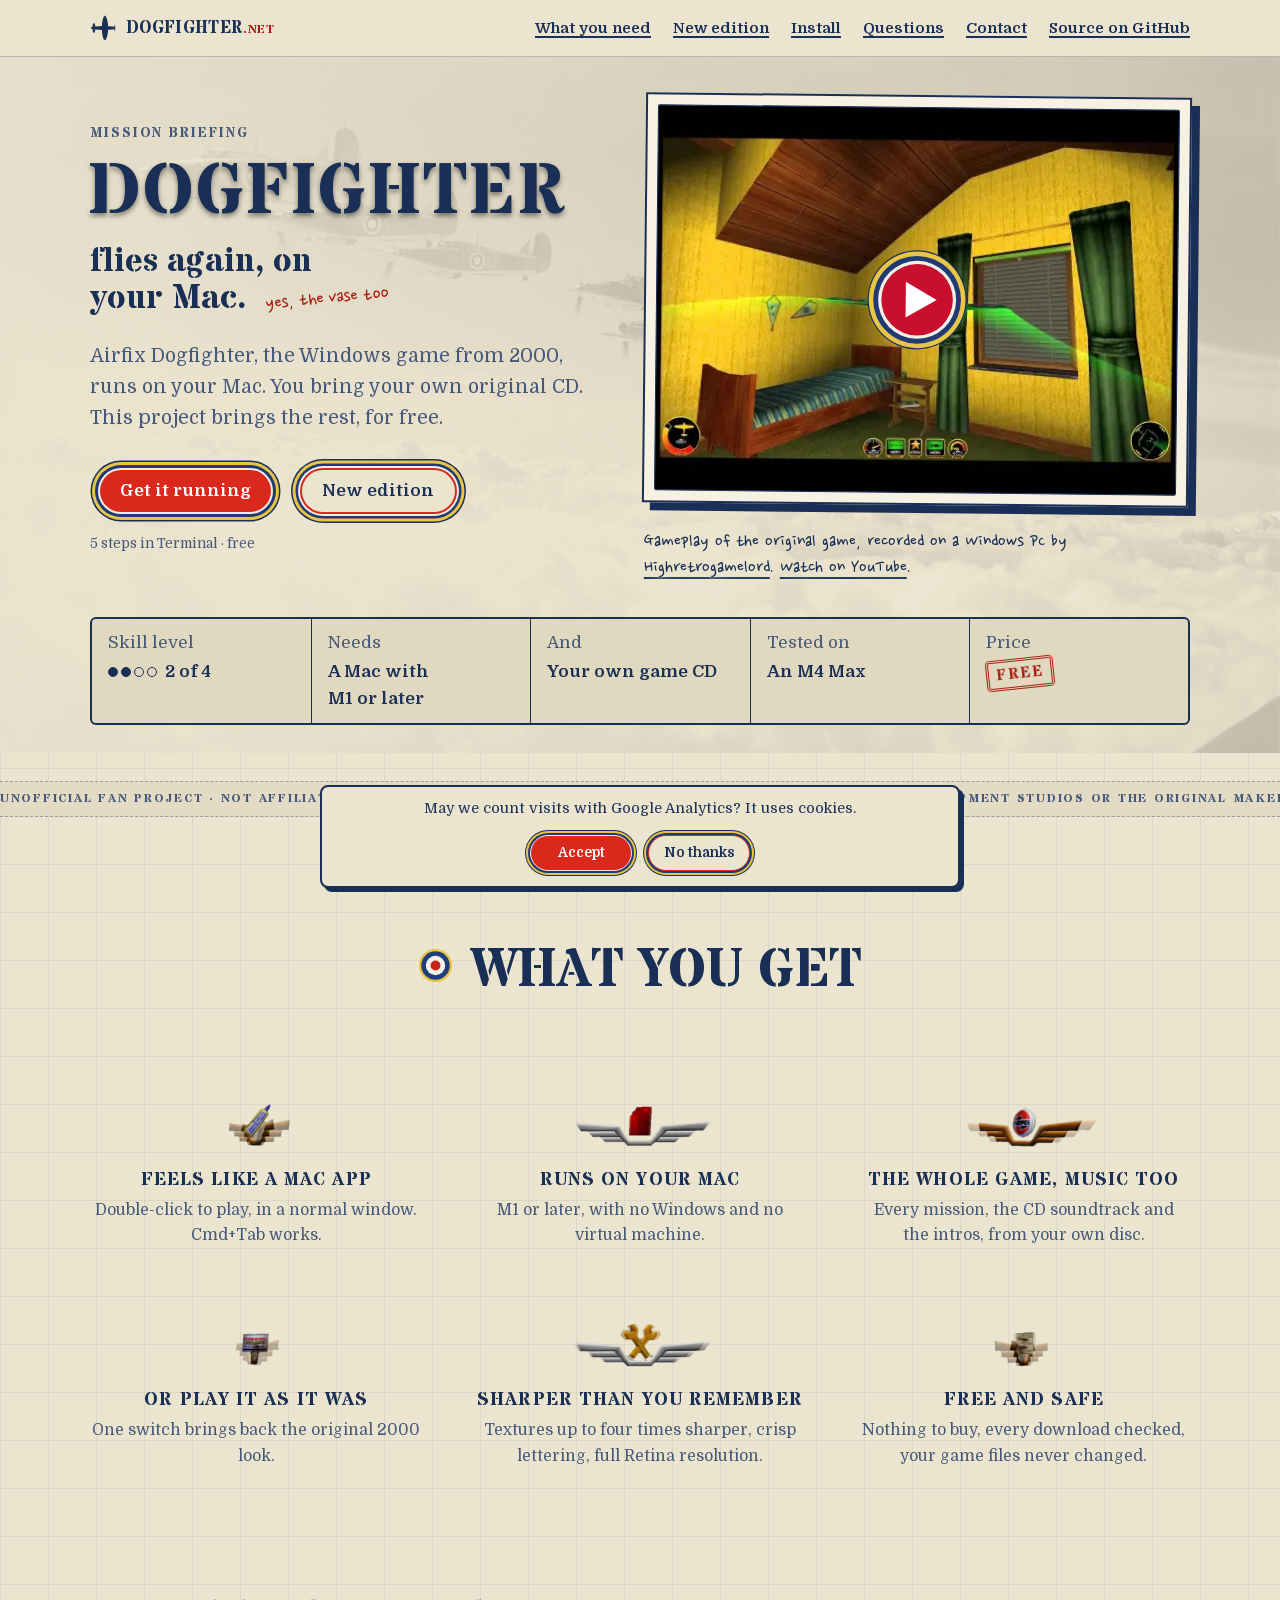
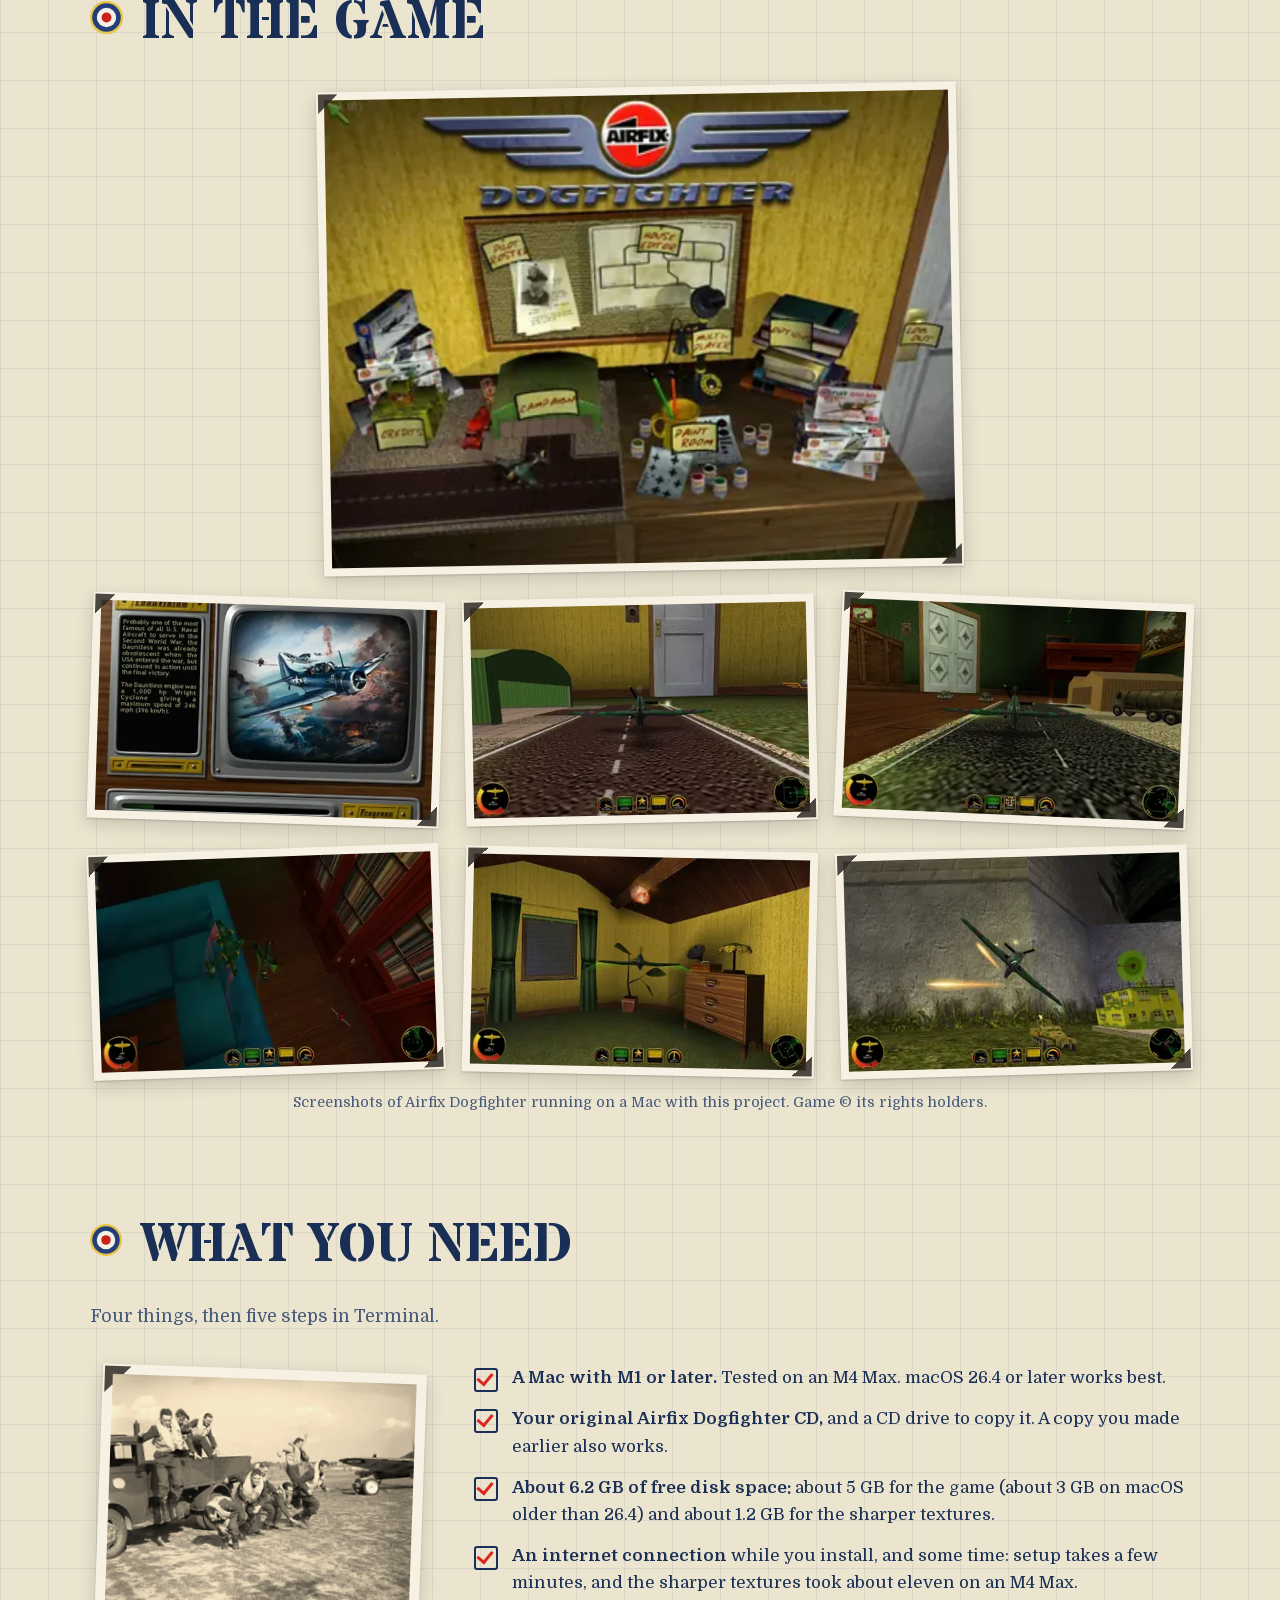
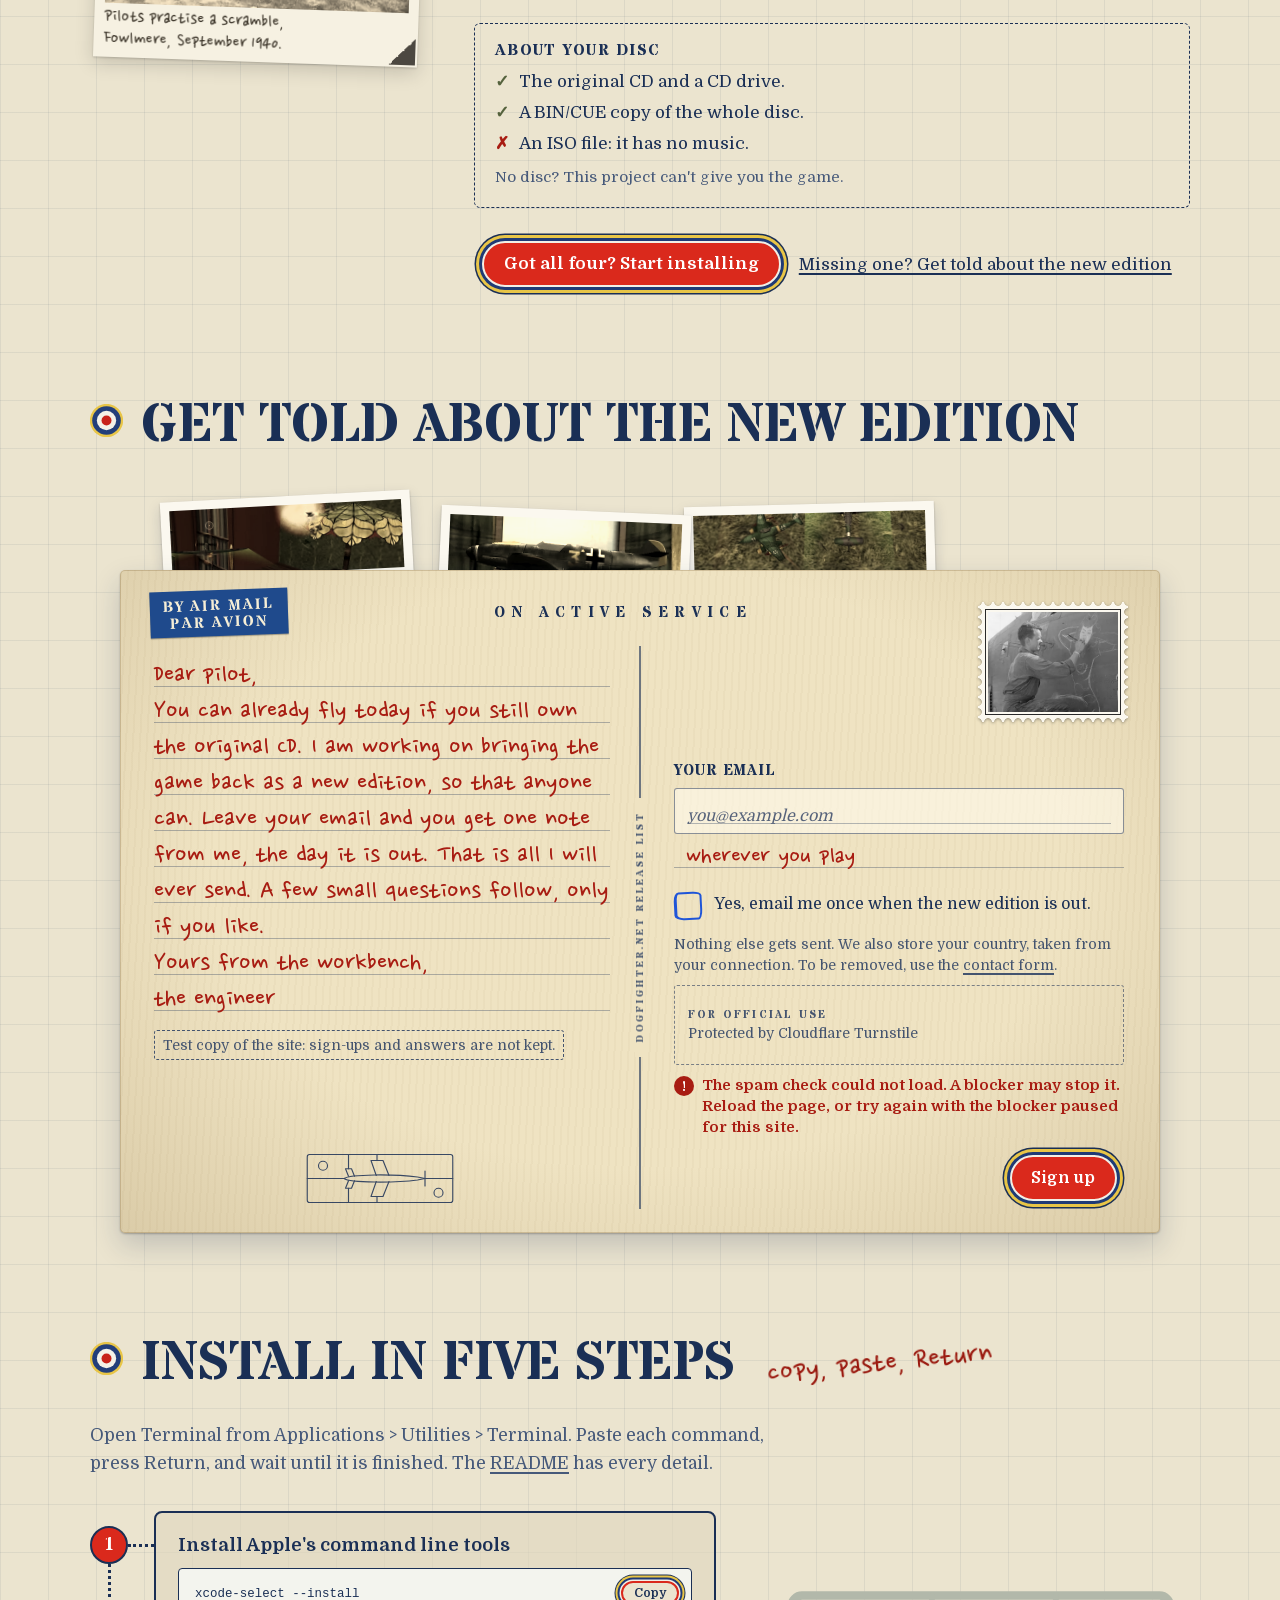
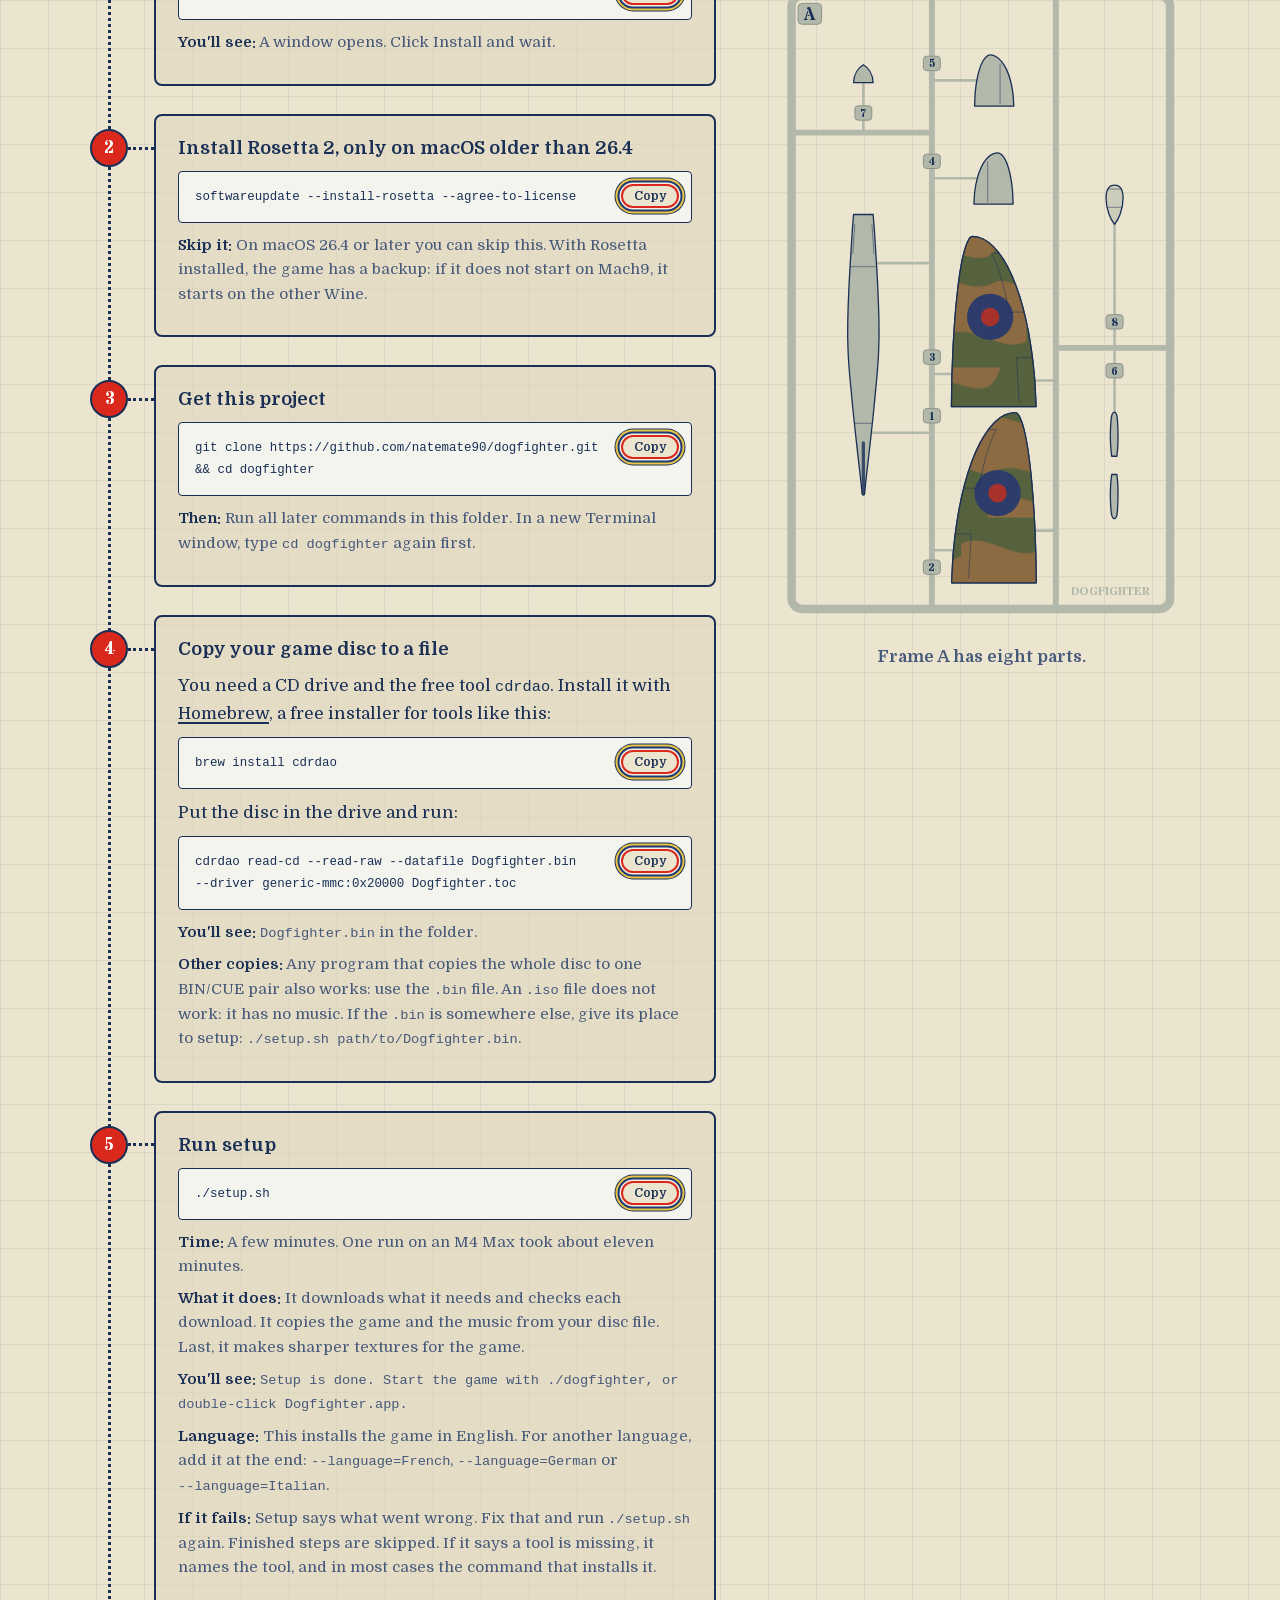
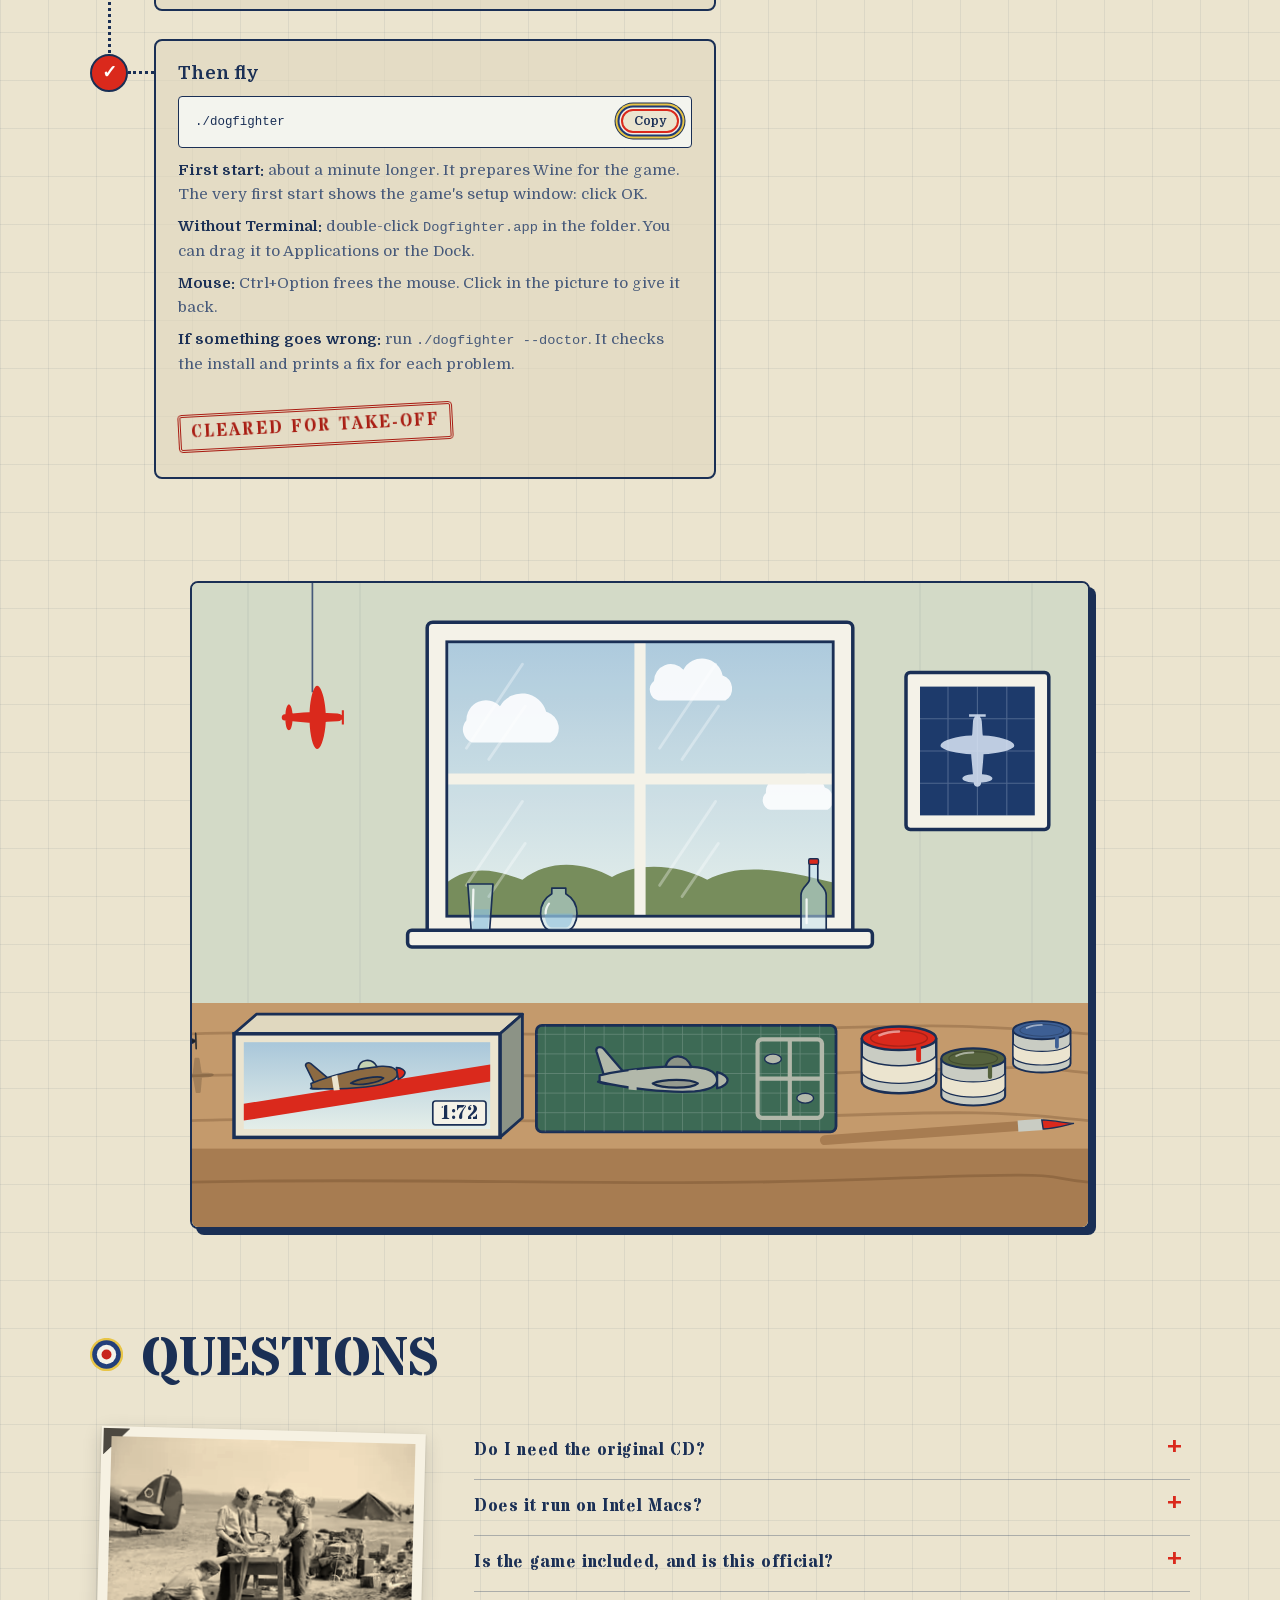
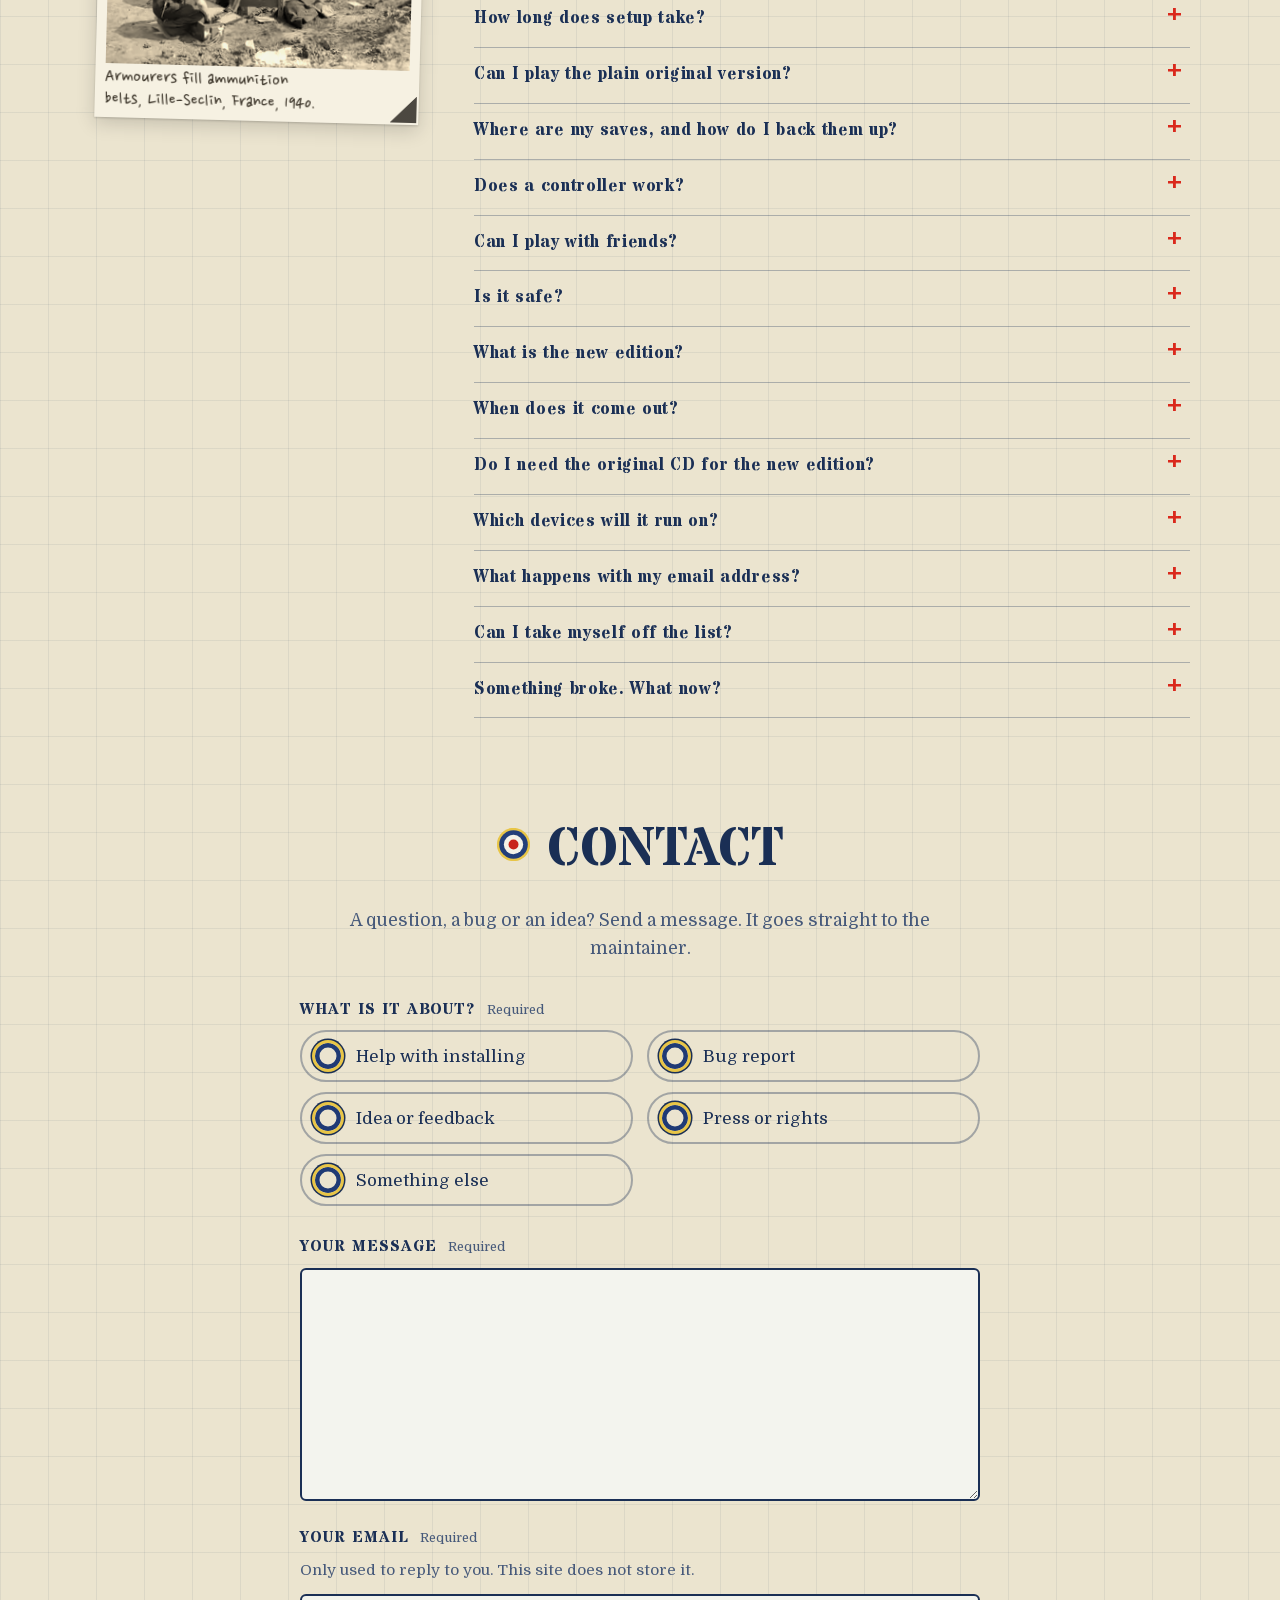
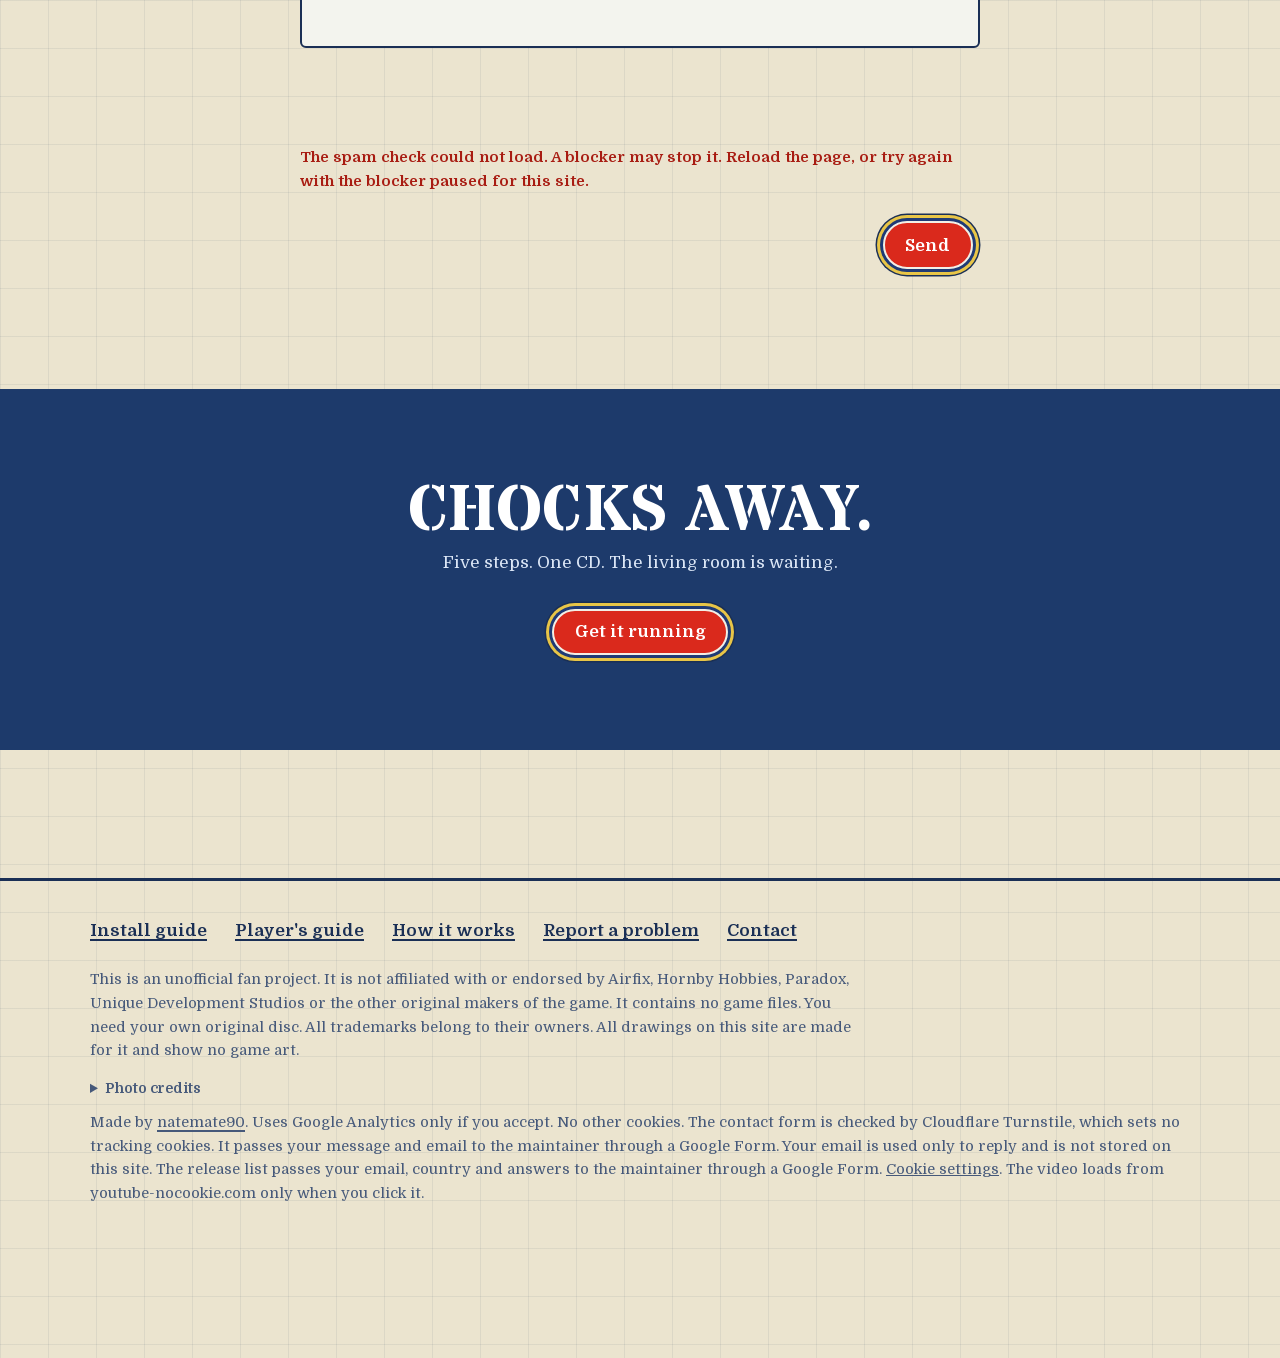
==== commit d6acd67b: "Phones load smaller pictures, and analytics counts sections and the new-edition sign-up. The gallery" ====
--- a/site/index.html
+++ b/site/index.html
@@ -149,7 +149,7 @@
     </a>
     <nav class="topnav" aria-label="Sections">
       <a href="#needs">What you need</a>
-      <a href="#release">New edition</a>
+      <a href="#release" data-release-cta="nav">New edition</a>
       <a href="#install">Install</a>
       <a href="#questions">Questions</a>
       <a href="#contact">Contact</a>
@@ -165,7 +165,7 @@
   <nav aria-label="Menu">
     <a href="#screens">In the game</a>
     <a href="#needs">What you need</a>
-    <a href="#release">New edition</a>
+    <a href="#release" data-release-cta="menu">New edition</a>
     <a href="#install">Install</a>
     <a href="#questions">Questions</a>
     <a href="https://github.com/natemate90/dogfighter">Source on GitHub</a>
@@ -181,13 +181,13 @@
     <p class="kicker">Mission briefing</p>
     <h1 id="title"><span class="t1">Dogfighter</span><span class="t2">flies again, on <span class="tail">your Mac. <span class="note">yes, the vase too</span></span></span></h1>
     <p class="lede">Airfix Dogfighter, the Windows game from 2000, runs on your Mac. You bring your own original CD. This project brings the rest, for free.</p>
-    <p class="cta"><a class="button" href="#install" data-cta="hero">Get it running</a><a class="button ghost" href="#release">New edition</a></p>
+    <p class="cta"><a class="button" href="#install" data-cta="hero">Get it running</a><a class="button ghost" href="#release" data-release-cta="hero">New edition</a></p>
     <p class="cta-note"><span class="nowrap">5 steps in Terminal</span> · <span class="nowrap">free</span></p>
   </div>
   <div class="hero-video">
     <div class="hero-frame">
       <a class="yt hero-yt" href="https://www.youtube.com/watch?v=vuBLQVUCmEY" data-id="vuBLQVUCmEY" data-title="Airfix Dogfighter for PC, gameplay video" aria-label="Play the video Airfix Dogfighter for PC, gameplay video. This loads YouTube.">
-        <img class="yt-thumb" src="img/video-poster-640.webp" srcset="img/video-poster-640.webp 640w, img/video-poster-1280.webp 1280w" sizes="(min-width: 980px) 540px, 92vw" width="1280" height="720" alt="" decoding="async">
+        <img class="yt-thumb" src="img/video-poster-640.webp" srcset="img/video-poster-640.webp 640w, img/video-poster-1280.webp 1280w" sizes="(min-width: 981px) 540px, calc(92vw - 24px)" width="1280" height="720" alt="" decoding="async">
         <svg class="yt-art" viewBox="0 0 640 360" aria-hidden="true"><g class="yt-play" transform="translate(320 180)"><circle class="ring-edge" r="61"/><circle class="ring-yellow" r="59.5"/><circle class="ring-blue" r="54"/><circle class="ring-white" r="48"/><circle class="ring-red" r="44"/><path d="M-14-22L24 0L-14 22Z"/></g></svg>
       </a>
     </div>
@@ -253,13 +253,13 @@
   </div>
   <figure class="shots">
     <ul class="shot-grid">
-      <li><a class="shot" href="img/game/menu-1600.webp" data-index="0"><img src="img/game/menu-800.webp" srcset="img/game/menu-800.webp 800w, img/game/menu-1600.webp 1600w" sizes="(min-width: 980px) 640px, 100vw" width="1600" height="1201" alt="The game's main menu: a desk with model kit boxes, paint tins, a telephone and a pin board, each one a menu sign." loading="lazy" decoding="async"></a></li>
-      <li><a class="shot" href="img/game/loading-1600.webp" data-index="1"><img src="img/game/loading-800.webp" srcset="img/game/loading-800.webp 800w, img/game/loading-1600.webp 1600w" sizes="(min-width: 980px) 360px, 50vw" width="1600" height="1201" alt="A loading screen styled as an old television, showing a painting of a Dauntless dive bomber and a short history of the plane." loading="lazy" decoding="async"></a></li>
-      <li><a class="shot" href="img/game/kids-room-1600.webp" data-index="2"><img src="img/game/kids-room-800.webp" srcset="img/game/kids-room-800.webp 800w, img/game/kids-room-1600.webp 1600w" sizes="(min-width: 980px) 360px, 50vw" width="1600" height="1000" alt="A Spitfire on a toy runway in the kids' room, in front of a toy hangar and a white door, with the sharper textures." loading="lazy" decoding="async"></a></li>
-      <li><a class="shot" href="img/game/living-room-1600.webp" data-index="3"><img src="img/game/living-room-800.webp" srcset="img/game/living-room-800.webp 800w, img/game/living-room-1600.webp 1600w" sizes="(min-width: 980px) 360px, 50vw" width="1600" height="1000" alt="A Spitfire on the toy runway in the living room, beside toy tanks, a fuel truck and a wooden sideboard, with the sharper textures." loading="lazy" decoding="async"></a></li>
-      <li><a class="shot" href="img/game/sofa-1600.webp" data-index="4"><img src="img/game/sofa-800.webp" srcset="img/game/sofa-800.webp 800w, img/game/sofa-1600.webp 1600w" sizes="(min-width: 980px) 360px, 50vw" width="1600" height="1001" alt="Top-down view of a Stuka and a Spitfire turning over a blue sofa beside a bookcase." loading="lazy" decoding="async"></a></li>
-      <li><a class="shot" href="img/game/explosion-1600.webp" data-index="5"><img src="img/game/explosion-800.webp" srcset="img/game/explosion-800.webp 800w, img/game/explosion-1600.webp 1600w" sizes="(min-width: 980px) 360px, 50vw" width="1600" height="1001" alt="Wide view of the kids' room: a fighter flies past a plant and a chest of drawers as a shell bursts by the ceiling beam." loading="lazy" decoding="async"></a></li>
-      <li><a class="shot" href="img/game/backyard-1600.webp" data-index="6"><img src="img/game/backyard-800.webp" srcset="img/game/backyard-800.webp 800w, img/game/backyard-1600.webp 1600w" sizes="(min-width: 980px) 360px, 50vw" width="1600" height="1000" alt="Outdoors in the backyard: a Typhoon fires tracers past the house wall, with a toy half-track and a yellow toy building below." loading="lazy" decoding="async"></a></li>
+      <li><a class="shot" href="img/game/menu-1600.webp" data-index="0"><img src="img/game/menu-800.webp" srcset="img/game/menu-400.webp 400w, img/game/menu-720.webp 720w, img/game/menu-800.webp 800w, img/game/menu-1600.webp 1600w" sizes="(min-width: 761px) 624px, calc(92vw - 10px)" width="1600" height="1201" alt="The game's main menu: a desk with model kit boxes, paint tins, a telephone and a pin board, each one a menu sign." loading="lazy" decoding="async"></a></li>
+      <li><a class="shot" href="img/game/loading-1600.webp" data-index="1"><img src="img/game/loading-800.webp" srcset="img/game/loading-400.webp 400w, img/game/loading-720.webp 720w, img/game/loading-800.webp 800w, img/game/loading-1600.webp 1600w" sizes="(min-width: 1180px) 336px, (min-width: 761px) calc(31vw - 30px), calc(46vw - 15px)" width="1600" height="1201" alt="A loading screen styled as an old television, showing a painting of a Dauntless dive bomber and a short history of the plane." loading="lazy" decoding="async"></a></li>
+      <li><a class="shot" href="img/game/kids-room-1600.webp" data-index="2"><img src="img/game/kids-room-800.webp" srcset="img/game/kids-room-400.webp 400w, img/game/kids-room-720.webp 720w, img/game/kids-room-800.webp 800w, img/game/kids-room-1600.webp 1600w" sizes="(min-width: 1180px) 336px, (min-width: 761px) calc(31vw - 30px), calc(46vw - 15px)" width="1600" height="1000" alt="A Spitfire on a toy runway in the kids' room, in front of a toy hangar and a white door, with the sharper textures." loading="lazy" decoding="async"></a></li>
+      <li><a class="shot" href="img/game/living-room-1600.webp" data-index="3"><img src="img/game/living-room-800.webp" srcset="img/game/living-room-400.webp 400w, img/game/living-room-720.webp 720w, img/game/living-room-800.webp 800w, img/game/living-room-1600.webp 1600w" sizes="(min-width: 1180px) 336px, (min-width: 761px) calc(31vw - 30px), calc(46vw - 15px)" width="1600" height="1000" alt="A Spitfire on the toy runway in the living room, beside toy tanks, a fuel truck and a wooden sideboard, with the sharper textures." loading="lazy" decoding="async"></a></li>
+      <li><a class="shot" href="img/game/sofa-1600.webp" data-index="4"><img src="img/game/sofa-800.webp" srcset="img/game/sofa-400.webp 400w, img/game/sofa-720.webp 720w, img/game/sofa-800.webp 800w, img/game/sofa-1600.webp 1600w" sizes="(min-width: 1180px) 336px, (min-width: 761px) calc(31vw - 30px), calc(46vw - 15px)" width="1600" height="1001" alt="Top-down view of a Stuka and a Spitfire turning over a blue sofa beside a bookcase." loading="lazy" decoding="async"></a></li>
+      <li><a class="shot" href="img/game/explosion-1600.webp" data-index="5"><img src="img/game/explosion-800.webp" srcset="img/game/explosion-400.webp 400w, img/game/explosion-720.webp 720w, img/game/explosion-800.webp 800w, img/game/explosion-1600.webp 1600w" sizes="(min-width: 1180px) 336px, (min-width: 761px) calc(31vw - 30px), calc(46vw - 15px)" width="1600" height="1001" alt="Wide view of the kids' room: a fighter flies past a plant and a chest of drawers as a shell bursts by the ceiling beam." loading="lazy" decoding="async"></a></li>
+      <li><a class="shot" href="img/game/backyard-1600.webp" data-index="6"><img src="img/game/backyard-800.webp" srcset="img/game/backyard-400.webp 400w, img/game/backyard-720.webp 720w, img/game/backyard-800.webp 800w, img/game/backyard-1600.webp 1600w" sizes="(min-width: 1180px) 336px, (min-width: 761px) calc(31vw - 30px), calc(46vw - 15px)" width="1600" height="1000" alt="Outdoors in the backyard: a Typhoon fires tracers past the house wall, with a toy half-track and a yellow toy building below." loading="lazy" decoding="async"></a></li>
     </ul>
     <figcaption>Screenshots of Airfix Dogfighter running on a Mac with this project. Game &copy; its rights holders.</figcaption>
   </figure>
@@ -283,7 +283,7 @@
   </div>
   <div class="with-photo flip">
   <figure class="photo" style="--tilt: 2deg">
-    <img src="img/scramble.webp" width="900" height="677" alt="RAF pilots in life jackets jump from the back of a truck and run towards a fighter." loading="lazy" decoding="async">
+    <img src="img/scramble.webp" srcset="img/scramble-320.webp 320w, img/scramble-640.webp 640w, img/scramble.webp 900w" sizes="(min-width: 981px) 304px, (min-width: 761px) calc(92vw - 36px), calc(92vw - 32px)" width="900" height="677" alt="RAF pilots in life jackets jump from the back of a truck and run towards a fighter." loading="lazy" decoding="async">
     <figcaption>Pilots practise a scramble, Fowlmere, September 1940.</figcaption>
   </figure>
   <div>
@@ -302,7 +302,7 @@
     </ul>
     <p>No disc? This project can't give you the game.</p>
   </div>
-  <p class="cta"><a class="button" href="#install" data-cta="checklist">Got all four? Start installing</a> <a href="#release">Missing one? Get told about the new edition</a></p>
+  <p class="cta"><a class="button" href="#install" data-cta="checklist">Got all four? Start installing</a> <a href="#release" data-release-cta="needs">Missing one? Get told about the new edition</a></p>
   </div>
   </div>
 </section>
@@ -674,7 +674,7 @@
   </div>
   <div class="with-photo flip">
   <figure class="photo" style="--tilt: 1.5deg">
-    <img src="img/airfield.webp" width="900" height="672" alt="Ground crew fill ammunition belts at a table on an airfield, with a fighter and a tent behind them." loading="lazy" decoding="async">
+    <img src="img/airfield.webp" srcset="img/airfield-320.webp 320w, img/airfield-640.webp 640w, img/airfield.webp 900w" sizes="(min-width: 981px) 304px, (min-width: 761px) calc(92vw - 36px), calc(92vw - 32px)" width="900" height="672" alt="Ground crew fill ammunition belts at a table on an airfield, with a fighter and a tent behind them." loading="lazy" decoding="async">
     <figcaption>Armourers fill ammunition belts, Lille-Seclin, France, 1940.</figcaption>
   </figure>
     <div class="faq">
@@ -865,7 +865,7 @@
   <noscript><p class="contact-noscript">This form needs JavaScript.</p></noscript>
 </section>
 
-<section class="final" aria-labelledby="final-h">
+<section class="final" data-section="final" aria-labelledby="final-h">
   <div class="wrap">
     <h2 id="final-h">Chocks away.</h2>
     <p>Five steps. One CD. The living room is waiting.</p>
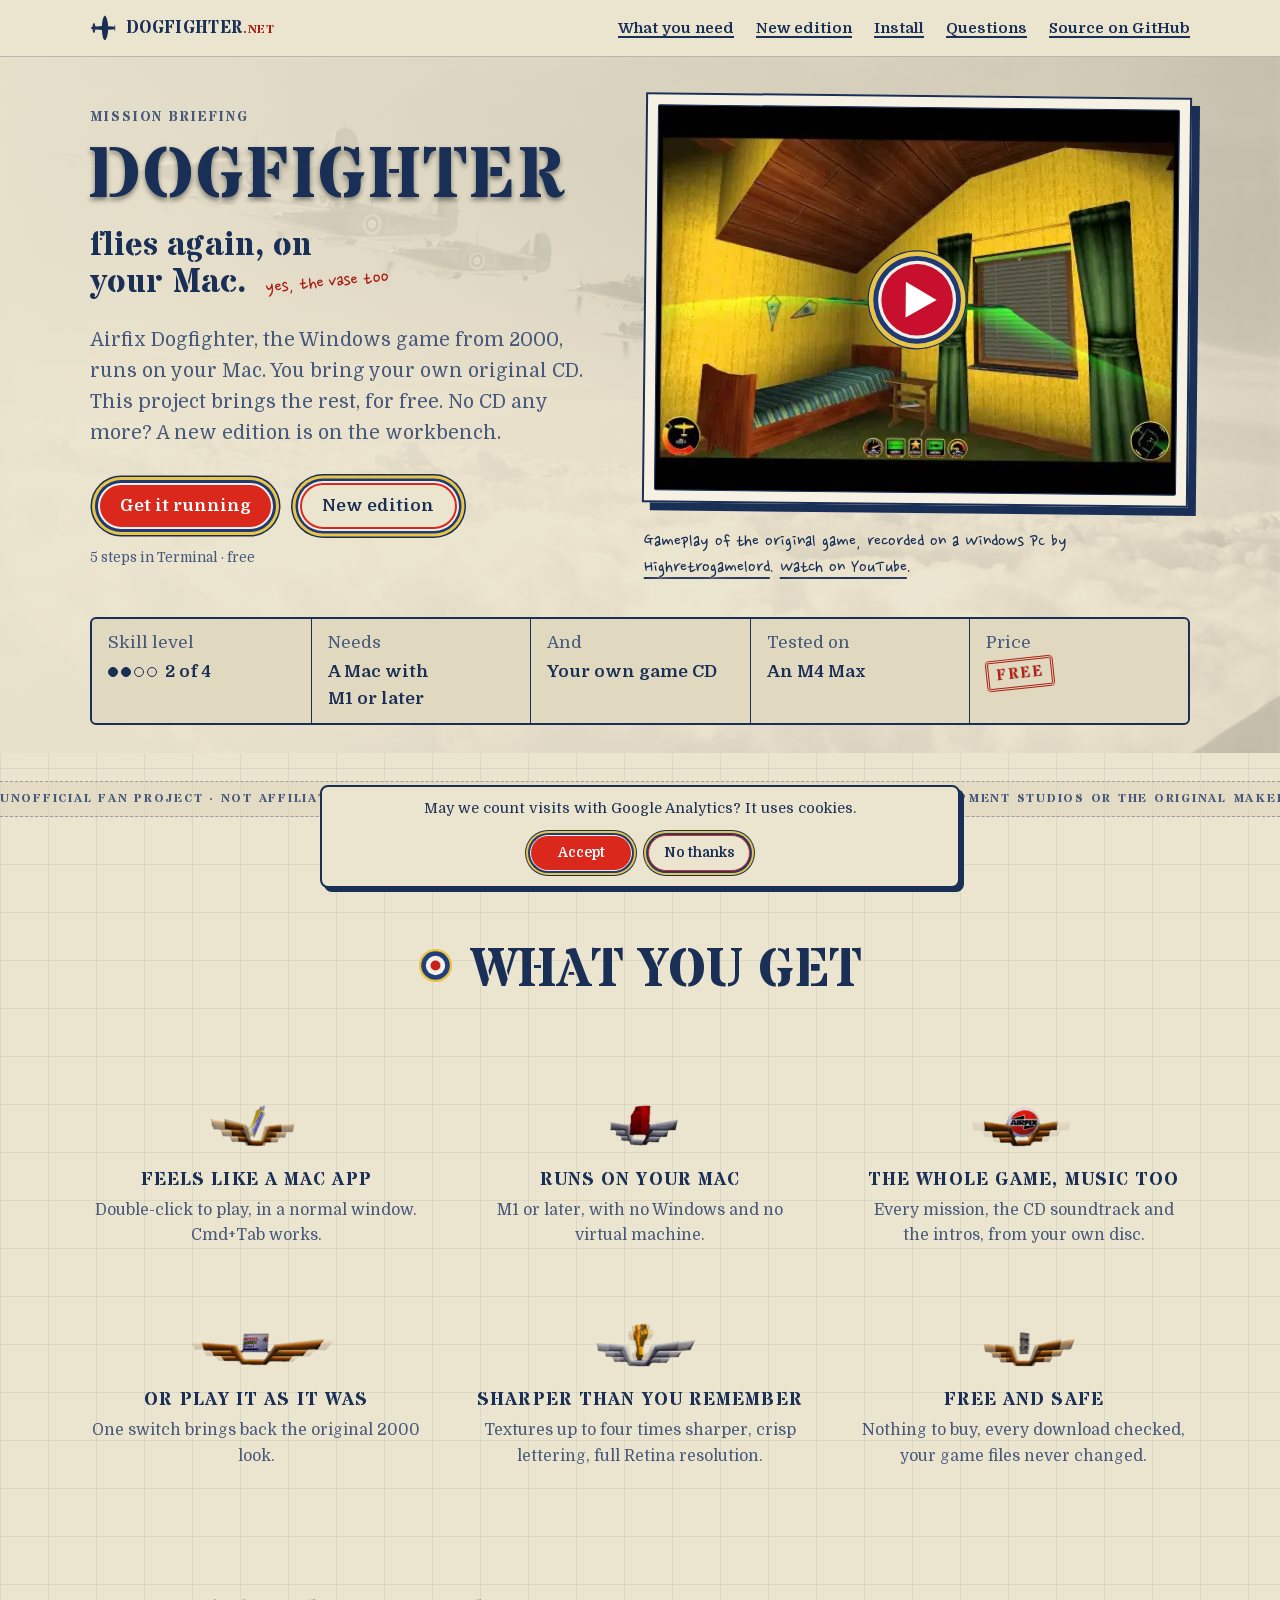
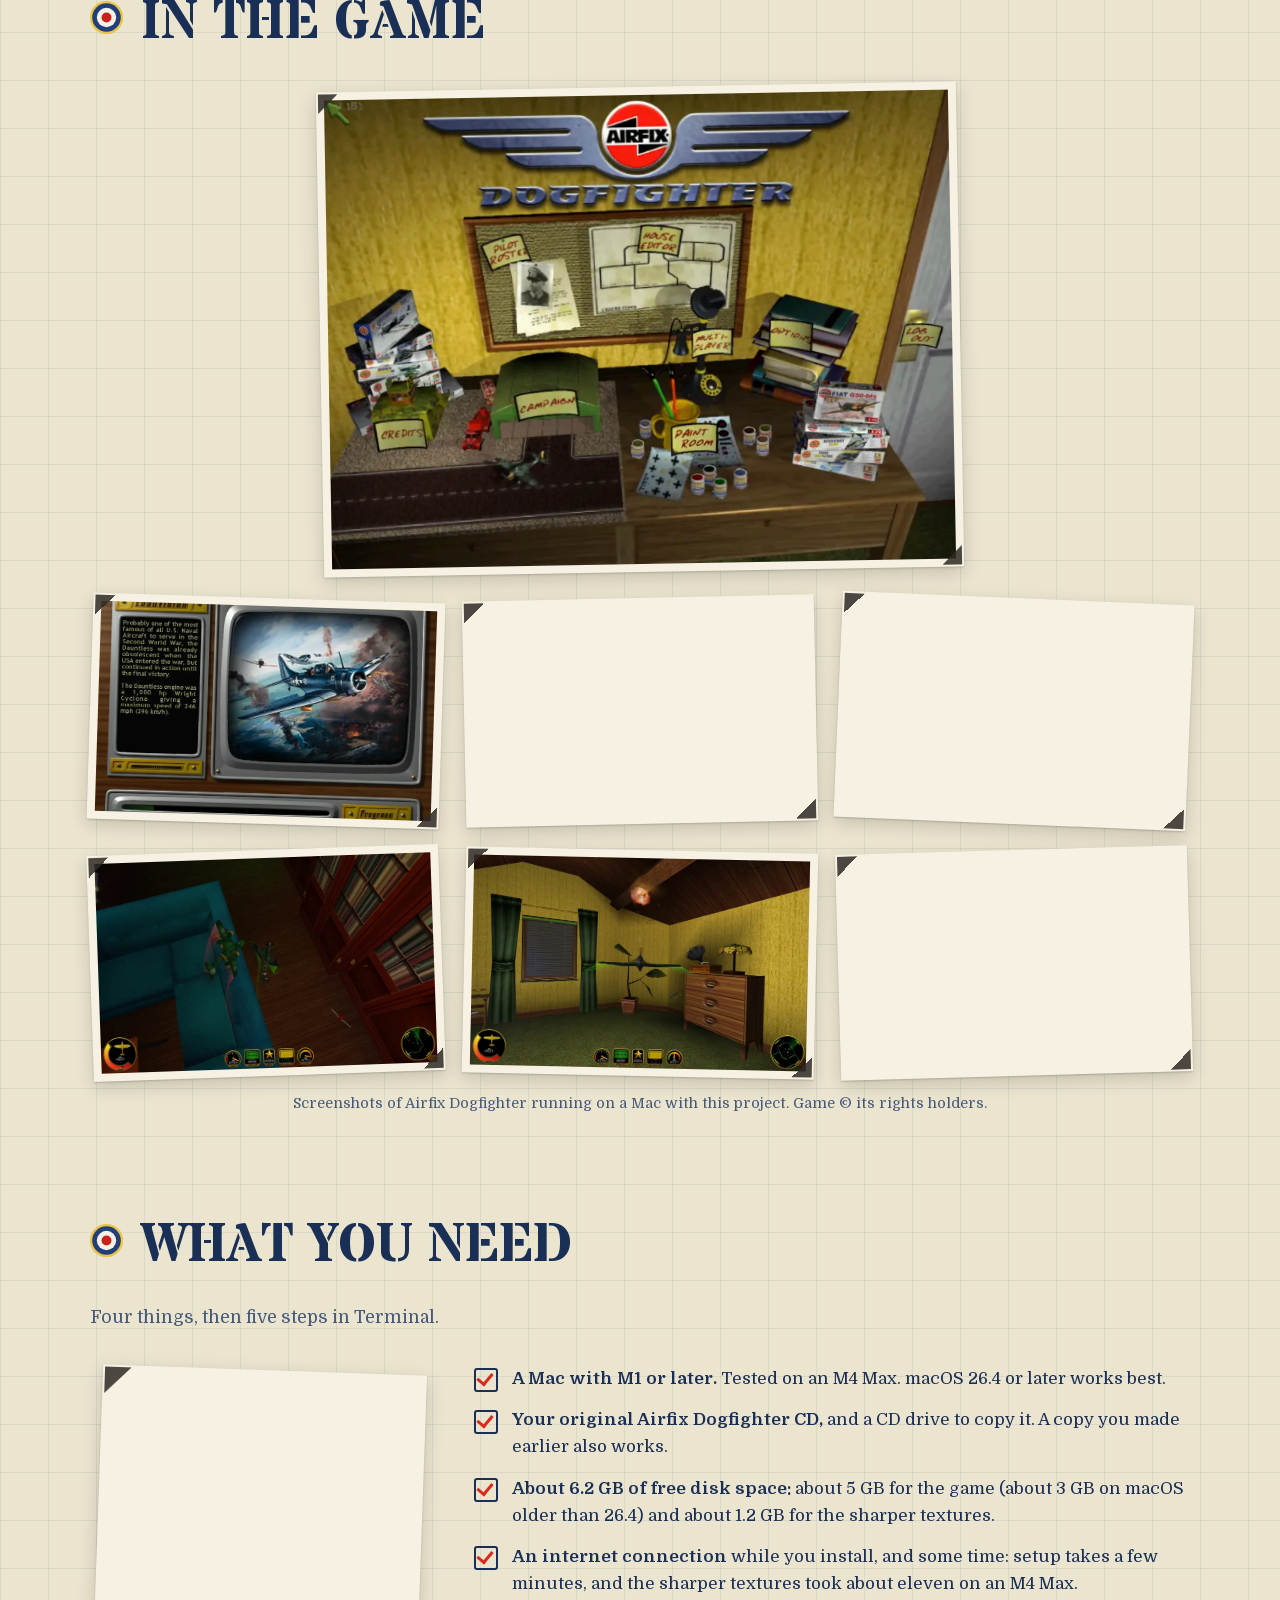
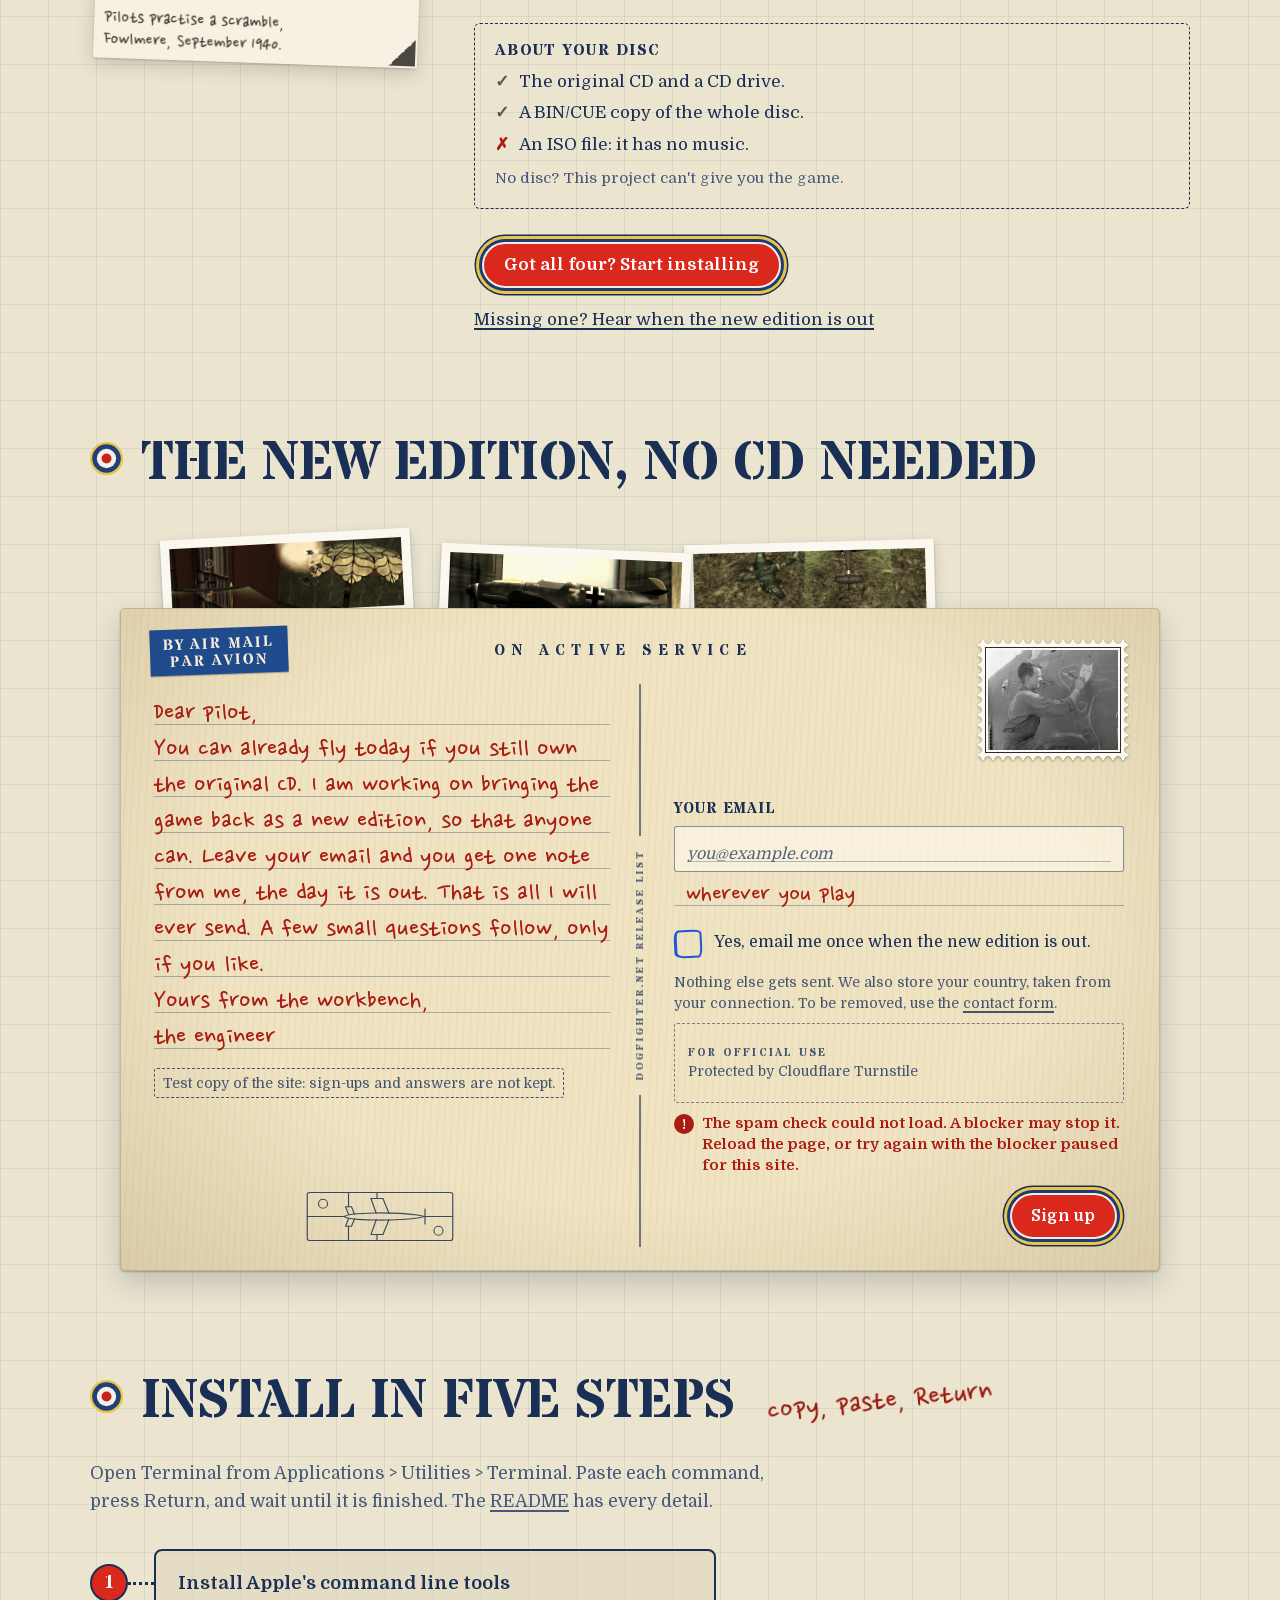
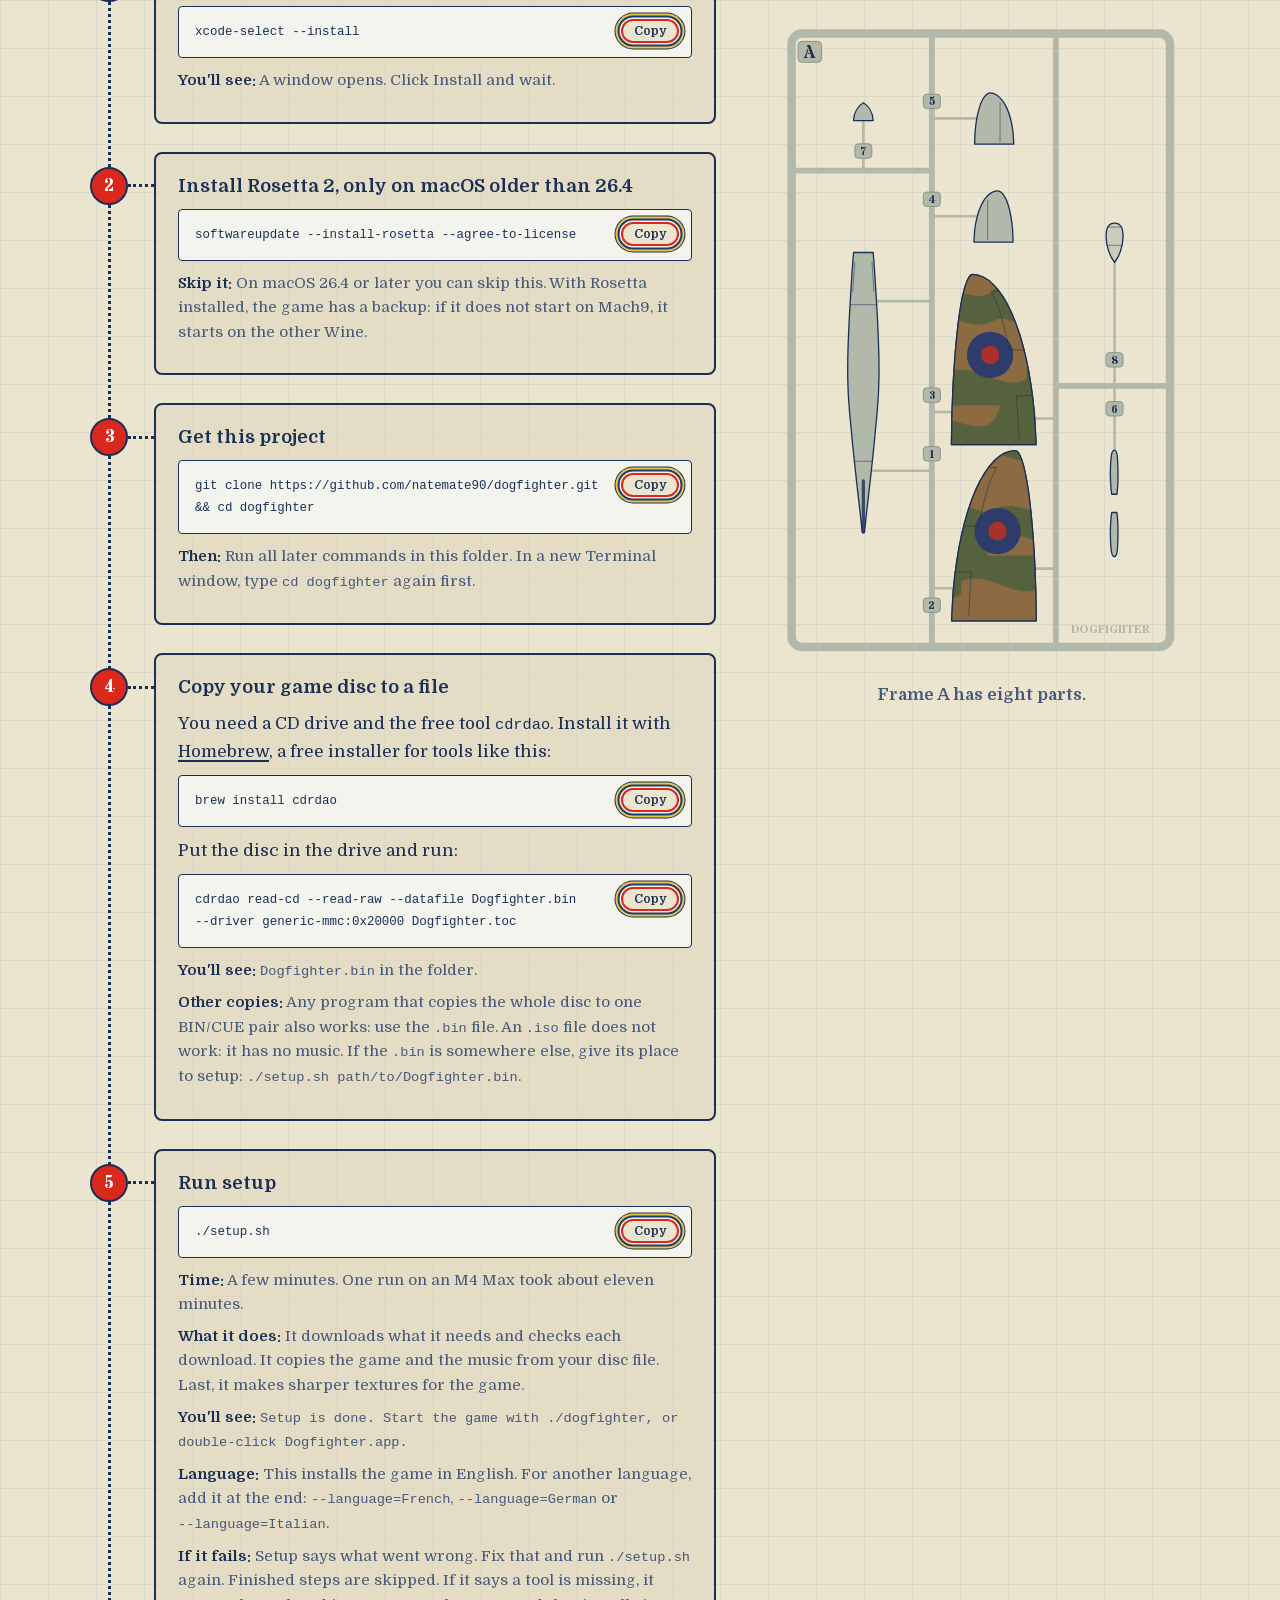
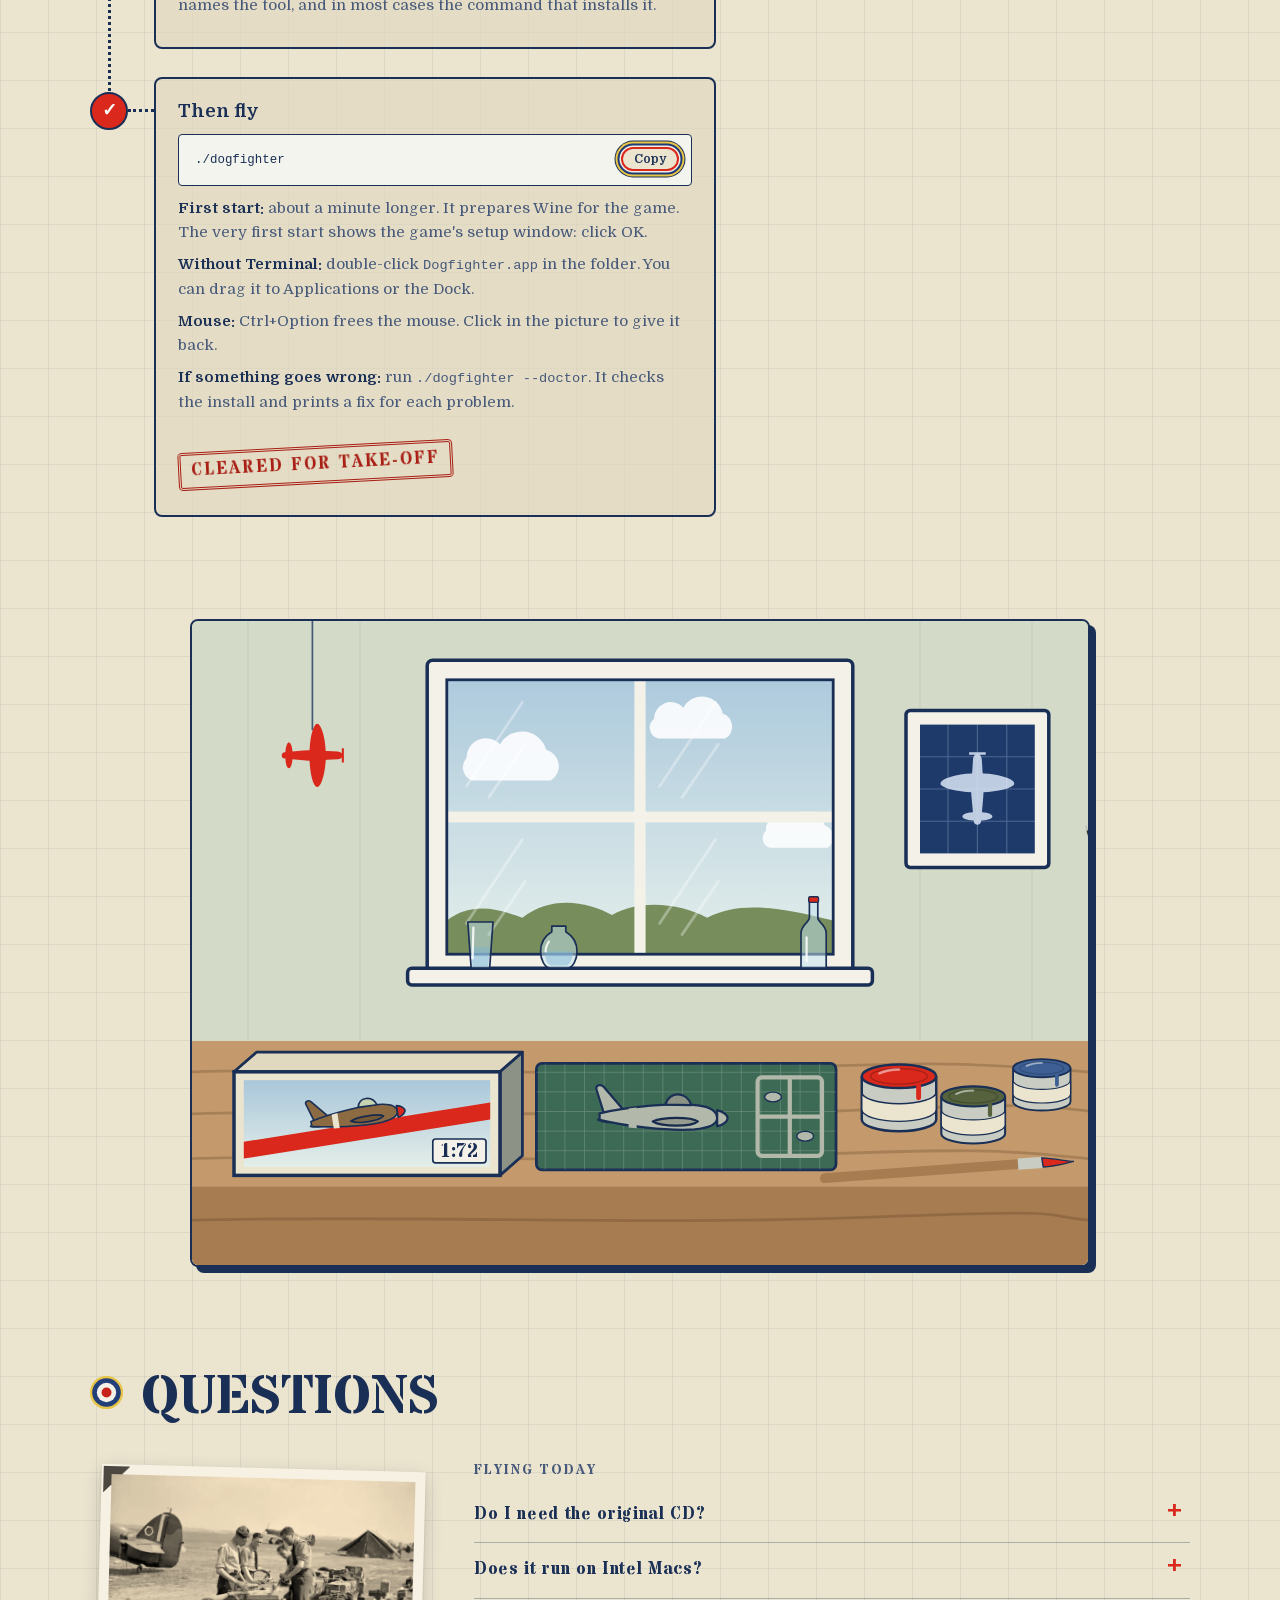
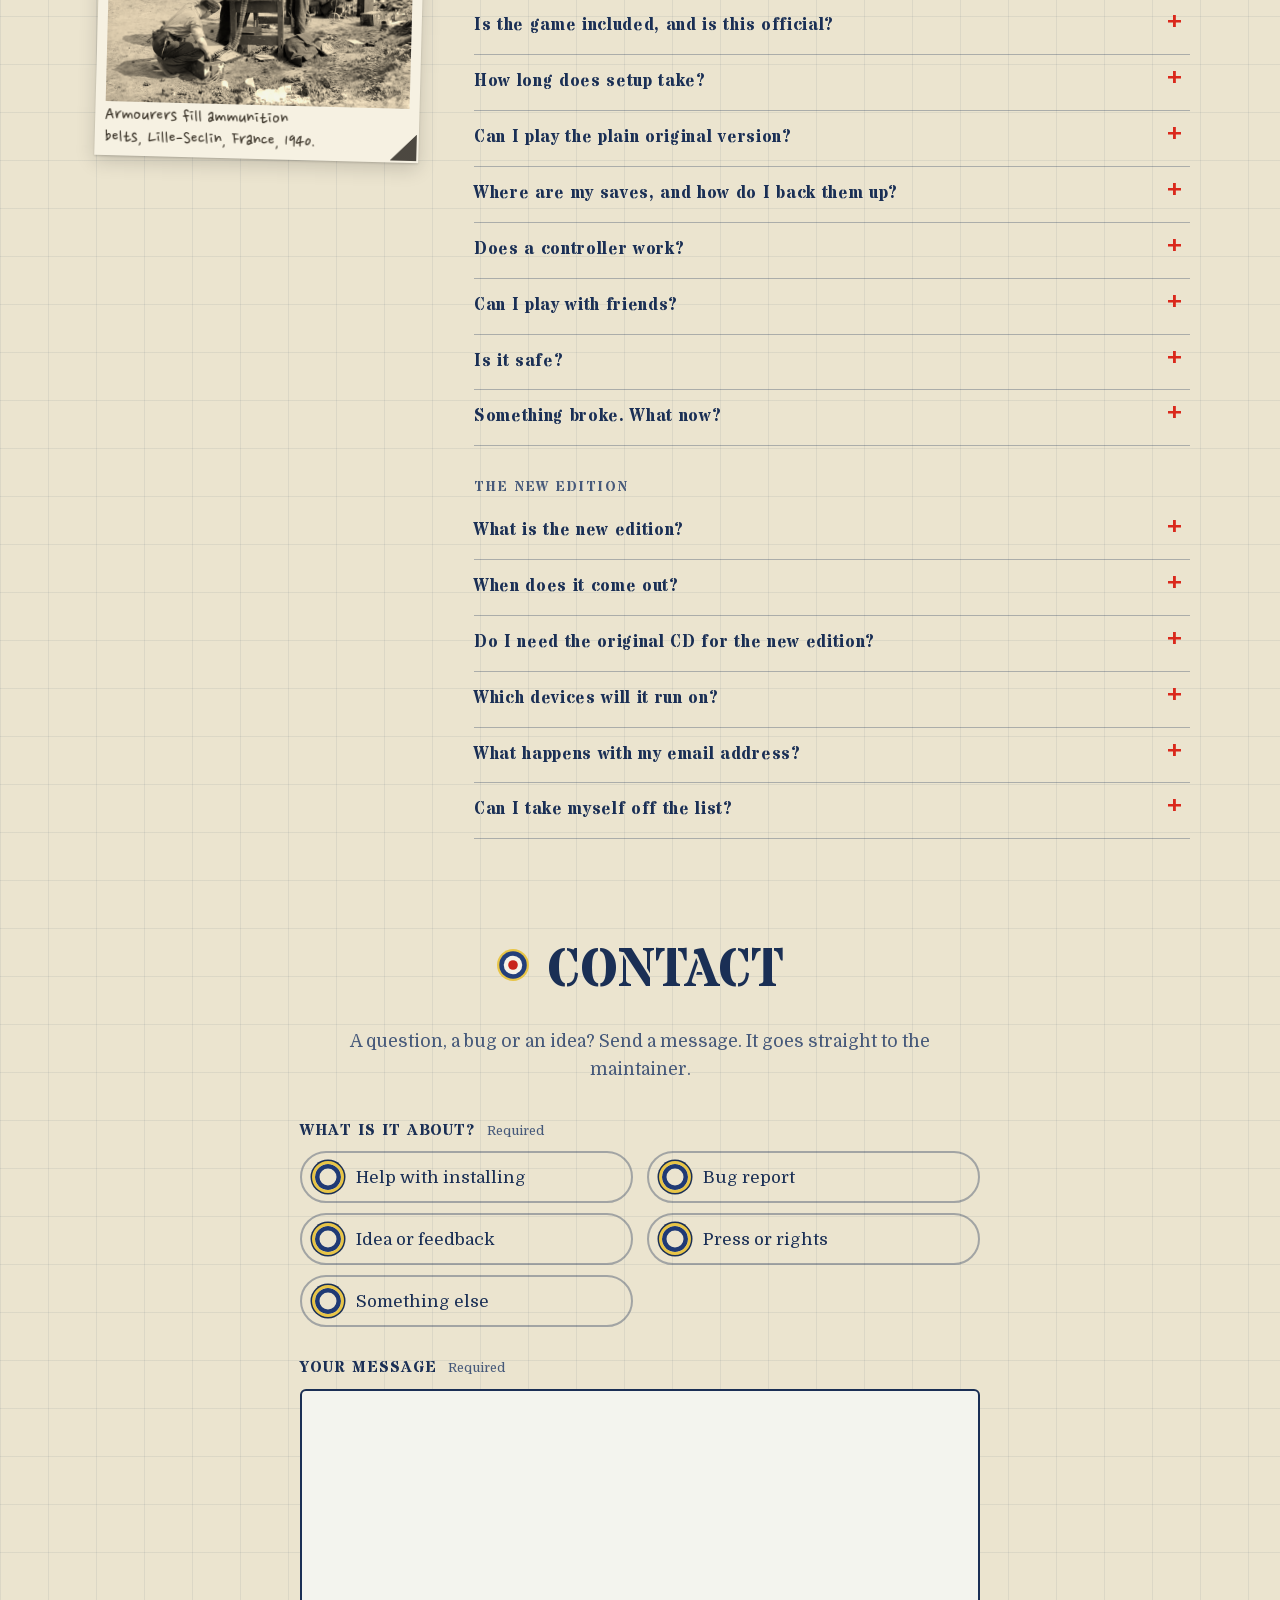
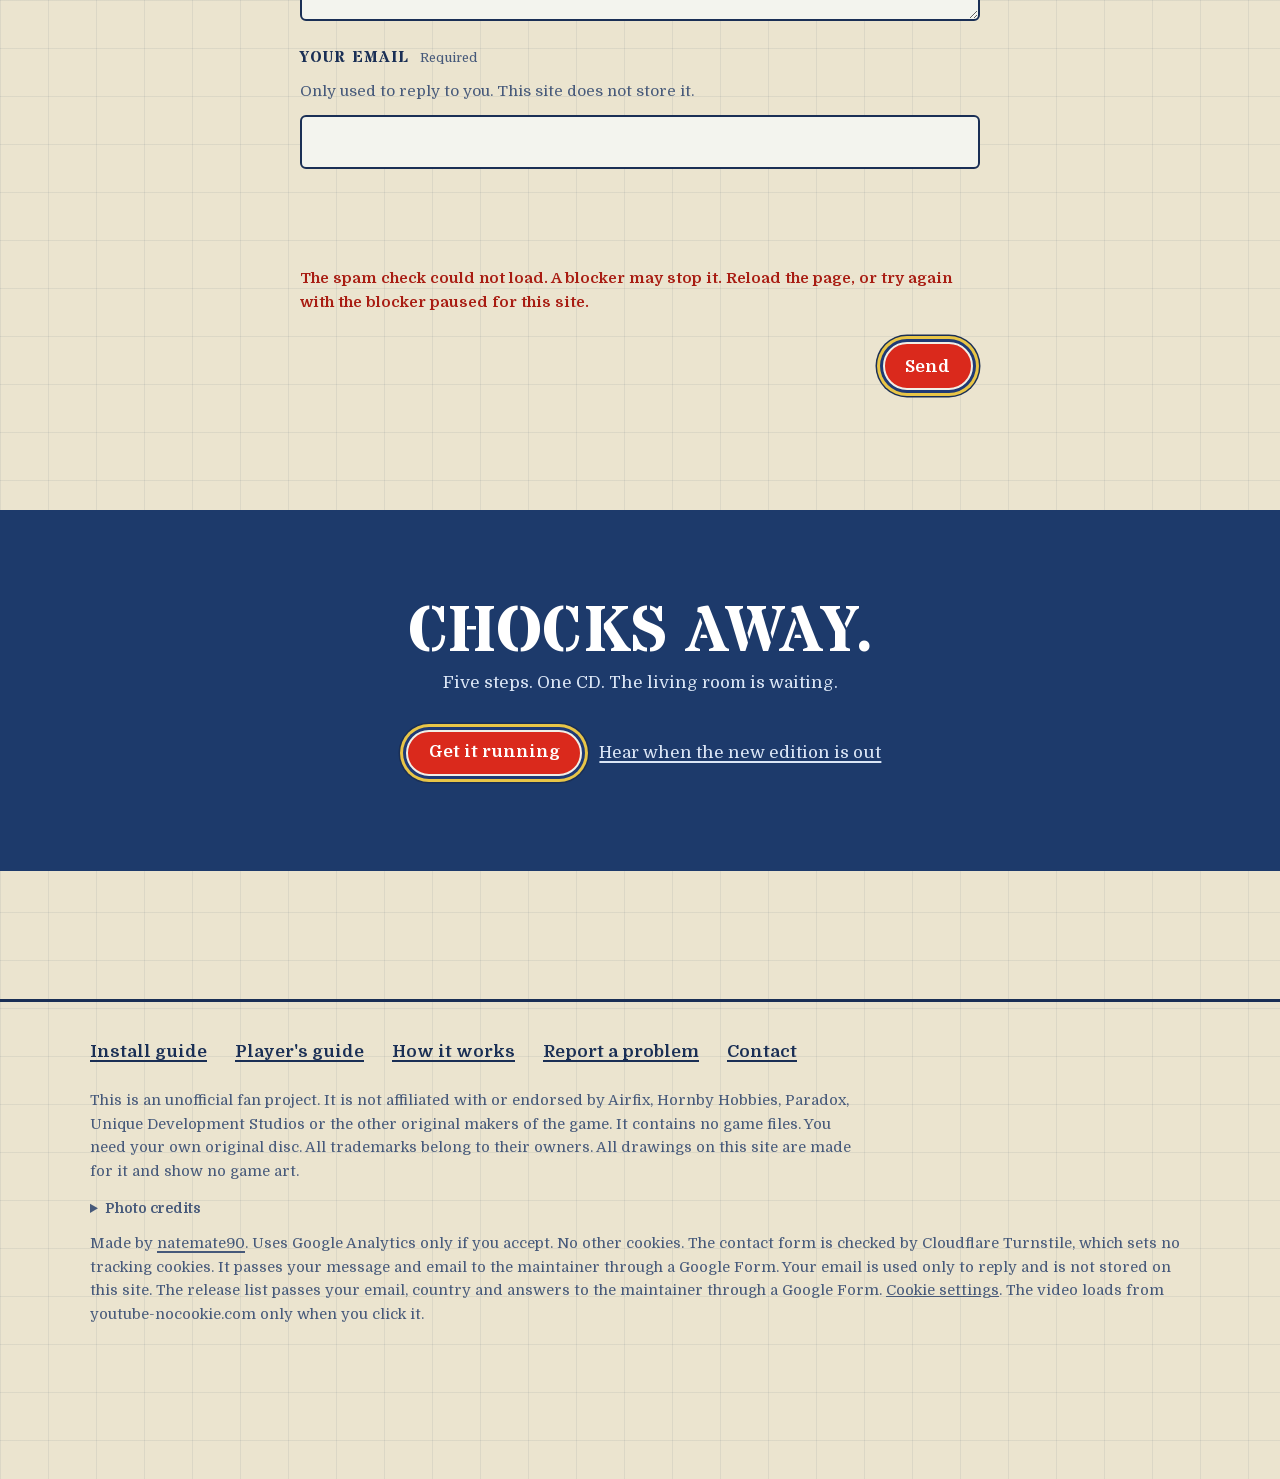
==== commit db7add7d: "Show each visitor their way: play today, or hear about the new edition The hero lede ends with: No C" ====
--- a/site/index.html
+++ b/site/index.html
@@ -4,7 +4,7 @@
 <meta charset="utf-8">
 <meta name="viewport" content="width=device-width, initial-scale=1">
 <title>Dogfighter for Apple Silicon: play Airfix Dogfighter on your Mac</title>
-<meta name="description" content="Play Airfix Dogfighter (2000) on a Mac with Apple Silicon from your own original CD, in five free Terminal steps. Sign up to hear when the new edition is out. Unofficial fan project, no game files.">
+<meta name="description" content="Play Airfix Dogfighter, the Windows game from 2000, on a Mac with Apple Silicon (M1 or later) from your own original CD. Free setup tools in five Terminal steps, with sharper textures. Unofficial fan project; no game files included.">
 <meta name="color-scheme" content="light dark">
 <meta name="theme-color" content="#ebe4cf" media="(prefers-color-scheme: light)">
 <meta name="theme-color" content="#121b2a" media="(prefers-color-scheme: dark)">
@@ -18,14 +18,14 @@
 <meta property="og:url" content="https://dogfighter.net/">
 <meta property="og:site_name" content="Dogfighter for Apple Silicon">
 <meta property="og:title" content="Dogfighter for Apple Silicon: play Airfix Dogfighter on your Mac">
-<meta property="og:description" content="Play Airfix Dogfighter (2000) on a Mac with Apple Silicon from your own original CD, in five free Terminal steps. Sign up to hear when the new edition is out. Unofficial fan project, no game files.">
+<meta property="og:description" content="Play Airfix Dogfighter, the Windows game from 2000, on a Mac with Apple Silicon (M1 or later) from your own original CD. Free setup tools in five Terminal steps, with sharper textures. Unofficial fan project; no game files included.">
 <meta property="og:image" content="https://dogfighter.net/og.png">
 <meta property="og:image:width" content="1200">
 <meta property="og:image:height" content="630">
 <meta property="og:image:alt" content="A toy fighter plane drawn over a map grid, with the words Dogfighter for Apple Silicon.">
 <meta name="twitter:card" content="summary_large_image">
 <meta name="twitter:title" content="Dogfighter for Apple Silicon: play Airfix Dogfighter on your Mac">
-<meta name="twitter:description" content="Play Airfix Dogfighter (2000) on a Mac with Apple Silicon from your own original CD, in five free Terminal steps. Sign up to hear when the new edition is out. Unofficial fan project, no game files.">
+<meta name="twitter:description" content="Play Airfix Dogfighter, the Windows game from 2000, on a Mac with Apple Silicon (M1 or later) from your own original CD. Free setup tools in five Terminal steps, with sharper textures. Unofficial fan project; no game files included.">
 <meta name="twitter:image" content="https://dogfighter.net/og.png">
 <script type="application/ld+json">
 {
@@ -149,10 +149,9 @@
     </a>
     <nav class="topnav" aria-label="Sections">
       <a href="#needs">What you need</a>
-      <a href="#release" data-release-cta="nav">New edition</a>
+      <a href="#release">New edition</a>
       <a href="#install">Install</a>
       <a href="#questions">Questions</a>
-      <a href="#contact">Contact</a>
       <a href="https://github.com/natemate90/dogfighter">Source on GitHub</a>
     </nav>
     <a class="button small top-cta" href="#install"><span class="label-long">Get it running</span><span class="label-short">Install</span></a>
@@ -165,7 +164,7 @@
   <nav aria-label="Menu">
     <a href="#screens">In the game</a>
     <a href="#needs">What you need</a>
-    <a href="#release" data-release-cta="menu">New edition</a>
+    <a href="#release">New edition</a>
     <a href="#install">Install</a>
     <a href="#questions">Questions</a>
     <a href="https://github.com/natemate90/dogfighter">Source on GitHub</a>
@@ -180,14 +179,14 @@
   <div class="hero-text">
     <p class="kicker">Mission briefing</p>
     <h1 id="title"><span class="t1">Dogfighter</span><span class="t2">flies again, on <span class="tail">your Mac. <span class="note">yes, the vase too</span></span></span></h1>
-    <p class="lede">Airfix Dogfighter, the Windows game from 2000, runs on your Mac. You bring your own original CD. This project brings the rest, for free.</p>
-    <p class="cta"><a class="button" href="#install" data-cta="hero">Get it running</a><a class="button ghost" href="#release" data-release-cta="hero">New edition</a></p>
+    <p class="lede">Airfix Dogfighter, the Windows game from 2000, runs on your Mac. You bring your own original CD. This project brings the rest, for free. No CD any more? A new edition is on the&nbsp;workbench.</p>
+    <p class="cta"><a class="button" href="#install" data-cta="hero">Get it running</a><a class="button ghost" href="#release">New edition</a></p>
     <p class="cta-note"><span class="nowrap">5 steps in Terminal</span> · <span class="nowrap">free</span></p>
   </div>
   <div class="hero-video">
     <div class="hero-frame">
       <a class="yt hero-yt" href="https://www.youtube.com/watch?v=vuBLQVUCmEY" data-id="vuBLQVUCmEY" data-title="Airfix Dogfighter for PC, gameplay video" aria-label="Play the video Airfix Dogfighter for PC, gameplay video. This loads YouTube.">
-        <img class="yt-thumb" src="img/video-poster-640.webp" srcset="img/video-poster-640.webp 640w, img/video-poster-1280.webp 1280w" sizes="(min-width: 981px) 540px, calc(92vw - 24px)" width="1280" height="720" alt="" decoding="async">
+        <img class="yt-thumb" src="img/video-poster-640.webp" srcset="img/video-poster-640.webp 640w, img/video-poster-1280.webp 1280w" sizes="(min-width: 980px) 540px, 92vw" width="1280" height="720" alt="" decoding="async">
         <svg class="yt-art" viewBox="0 0 640 360" aria-hidden="true"><g class="yt-play" transform="translate(320 180)"><circle class="ring-edge" r="61"/><circle class="ring-yellow" r="59.5"/><circle class="ring-blue" r="54"/><circle class="ring-white" r="48"/><circle class="ring-red" r="44"/><path d="M-14-22L24 0L-14 22Z"/></g></svg>
       </a>
     </div>
@@ -253,13 +252,13 @@
   </div>
   <figure class="shots">
     <ul class="shot-grid">
-      <li><a class="shot" href="img/game/menu-1600.webp" data-index="0"><img src="img/game/menu-800.webp" srcset="img/game/menu-400.webp 400w, img/game/menu-720.webp 720w, img/game/menu-800.webp 800w, img/game/menu-1600.webp 1600w" sizes="(min-width: 761px) 624px, calc(92vw - 10px)" width="1600" height="1201" alt="The game's main menu: a desk with model kit boxes, paint tins, a telephone and a pin board, each one a menu sign." loading="lazy" decoding="async"></a></li>
-      <li><a class="shot" href="img/game/loading-1600.webp" data-index="1"><img src="img/game/loading-800.webp" srcset="img/game/loading-400.webp 400w, img/game/loading-720.webp 720w, img/game/loading-800.webp 800w, img/game/loading-1600.webp 1600w" sizes="(min-width: 1180px) 336px, (min-width: 761px) calc(31vw - 30px), calc(46vw - 15px)" width="1600" height="1201" alt="A loading screen styled as an old television, showing a painting of a Dauntless dive bomber and a short history of the plane." loading="lazy" decoding="async"></a></li>
-      <li><a class="shot" href="img/game/kids-room-1600.webp" data-index="2"><img src="img/game/kids-room-800.webp" srcset="img/game/kids-room-400.webp 400w, img/game/kids-room-720.webp 720w, img/game/kids-room-800.webp 800w, img/game/kids-room-1600.webp 1600w" sizes="(min-width: 1180px) 336px, (min-width: 761px) calc(31vw - 30px), calc(46vw - 15px)" width="1600" height="1000" alt="A Spitfire on a toy runway in the kids' room, in front of a toy hangar and a white door, with the sharper textures." loading="lazy" decoding="async"></a></li>
-      <li><a class="shot" href="img/game/living-room-1600.webp" data-index="3"><img src="img/game/living-room-800.webp" srcset="img/game/living-room-400.webp 400w, img/game/living-room-720.webp 720w, img/game/living-room-800.webp 800w, img/game/living-room-1600.webp 1600w" sizes="(min-width: 1180px) 336px, (min-width: 761px) calc(31vw - 30px), calc(46vw - 15px)" width="1600" height="1000" alt="A Spitfire on the toy runway in the living room, beside toy tanks, a fuel truck and a wooden sideboard, with the sharper textures." loading="lazy" decoding="async"></a></li>
-      <li><a class="shot" href="img/game/sofa-1600.webp" data-index="4"><img src="img/game/sofa-800.webp" srcset="img/game/sofa-400.webp 400w, img/game/sofa-720.webp 720w, img/game/sofa-800.webp 800w, img/game/sofa-1600.webp 1600w" sizes="(min-width: 1180px) 336px, (min-width: 761px) calc(31vw - 30px), calc(46vw - 15px)" width="1600" height="1001" alt="Top-down view of a Stuka and a Spitfire turning over a blue sofa beside a bookcase." loading="lazy" decoding="async"></a></li>
-      <li><a class="shot" href="img/game/explosion-1600.webp" data-index="5"><img src="img/game/explosion-800.webp" srcset="img/game/explosion-400.webp 400w, img/game/explosion-720.webp 720w, img/game/explosion-800.webp 800w, img/game/explosion-1600.webp 1600w" sizes="(min-width: 1180px) 336px, (min-width: 761px) calc(31vw - 30px), calc(46vw - 15px)" width="1600" height="1001" alt="Wide view of the kids' room: a fighter flies past a plant and a chest of drawers as a shell bursts by the ceiling beam." loading="lazy" decoding="async"></a></li>
-      <li><a class="shot" href="img/game/backyard-1600.webp" data-index="6"><img src="img/game/backyard-800.webp" srcset="img/game/backyard-400.webp 400w, img/game/backyard-720.webp 720w, img/game/backyard-800.webp 800w, img/game/backyard-1600.webp 1600w" sizes="(min-width: 1180px) 336px, (min-width: 761px) calc(31vw - 30px), calc(46vw - 15px)" width="1600" height="1000" alt="Outdoors in the backyard: a Typhoon fires tracers past the house wall, with a toy half-track and a yellow toy building below." loading="lazy" decoding="async"></a></li>
+      <li><a class="shot" href="img/game/menu-1600.webp" data-index="0"><img src="img/game/menu-800.webp" srcset="img/game/menu-800.webp 800w, img/game/menu-1600.webp 1600w" sizes="(min-width: 980px) 640px, 100vw" width="1600" height="1201" alt="The game's main menu: a desk with model kit boxes, paint tins, a telephone and a pin board, each one a menu sign." loading="lazy" decoding="async"></a></li>
+      <li><a class="shot" href="img/game/loading-1600.webp" data-index="1"><img src="img/game/loading-800.webp" srcset="img/game/loading-800.webp 800w, img/game/loading-1600.webp 1600w" sizes="(min-width: 980px) 360px, 50vw" width="1600" height="1201" alt="A loading screen styled as an old television, showing a painting of a Dauntless dive bomber and a short history of the plane." loading="lazy" decoding="async"></a></li>
+      <li><a class="shot" href="img/game/kids-room-1600.webp" data-index="2"><img src="img/game/kids-room-800.webp" srcset="img/game/kids-room-800.webp 800w, img/game/kids-room-1600.webp 1600w" sizes="(min-width: 980px) 360px, 50vw" width="1600" height="1000" alt="A Spitfire on a toy runway in the kids' room, in front of a toy hangar and a white door, with the sharper textures." loading="lazy" decoding="async"></a></li>
+      <li><a class="shot" href="img/game/living-room-1600.webp" data-index="3"><img src="img/game/living-room-800.webp" srcset="img/game/living-room-800.webp 800w, img/game/living-room-1600.webp 1600w" sizes="(min-width: 980px) 360px, 50vw" width="1600" height="1000" alt="A Spitfire on the toy runway in the living room, beside toy tanks, a fuel truck and a wooden sideboard, with the sharper textures." loading="lazy" decoding="async"></a></li>
+      <li><a class="shot" href="img/game/sofa-1600.webp" data-index="4"><img src="img/game/sofa-800.webp" srcset="img/game/sofa-800.webp 800w, img/game/sofa-1600.webp 1600w" sizes="(min-width: 980px) 360px, 50vw" width="1600" height="1001" alt="Top-down view of a Stuka and a Spitfire turning over a blue sofa beside a bookcase." loading="lazy" decoding="async"></a></li>
+      <li><a class="shot" href="img/game/explosion-1600.webp" data-index="5"><img src="img/game/explosion-800.webp" srcset="img/game/explosion-800.webp 800w, img/game/explosion-1600.webp 1600w" sizes="(min-width: 980px) 360px, 50vw" width="1600" height="1001" alt="Wide view of the kids' room: a fighter flies past a plant and a chest of drawers as a shell bursts by the ceiling beam." loading="lazy" decoding="async"></a></li>
+      <li><a class="shot" href="img/game/backyard-1600.webp" data-index="6"><img src="img/game/backyard-800.webp" srcset="img/game/backyard-800.webp 800w, img/game/backyard-1600.webp 1600w" sizes="(min-width: 980px) 360px, 50vw" width="1600" height="1000" alt="Outdoors in the backyard: a Typhoon fires tracers past the house wall, with a toy half-track and a yellow toy building below." loading="lazy" decoding="async"></a></li>
     </ul>
     <figcaption>Screenshots of Airfix Dogfighter running on a Mac with this project. Game &copy; its rights holders.</figcaption>
   </figure>
@@ -283,7 +282,7 @@
   </div>
   <div class="with-photo flip">
   <figure class="photo" style="--tilt: 2deg">
-    <img src="img/scramble.webp" srcset="img/scramble-320.webp 320w, img/scramble-640.webp 640w, img/scramble.webp 900w" sizes="(min-width: 981px) 304px, (min-width: 761px) calc(92vw - 36px), calc(92vw - 32px)" width="900" height="677" alt="RAF pilots in life jackets jump from the back of a truck and run towards a fighter." loading="lazy" decoding="async">
+    <img src="img/scramble.webp" width="900" height="677" alt="RAF pilots in life jackets jump from the back of a truck and run towards a fighter." loading="lazy" decoding="async">
     <figcaption>Pilots practise a scramble, Fowlmere, September 1940.</figcaption>
   </figure>
   <div>
@@ -302,14 +301,14 @@
     </ul>
     <p>No disc? This project can't give you the game.</p>
   </div>
-  <p class="cta"><a class="button" href="#install" data-cta="checklist">Got all four? Start installing</a> <a href="#release" data-release-cta="needs">Missing one? Get told about the new edition</a></p>
+  <p class="cta"><a class="button" href="#install" data-cta="checklist">Got all four? Start installing</a> <a href="#release">Missing one? Hear when the new edition is&nbsp;out</a></p>
   </div>
   </div>
 </section>
 
 <section class="sheet wrap" id="release" aria-labelledby="release-h">
   <div class="sec-head">
-  <h2 id="release-h">Get told about the new edition</h2>
+  <h2 id="release-h">The new edition, no CD needed</h2>
   </div>
   <div class="pc-scene">
   <div class="postcard" id="release-card">
@@ -674,10 +673,11 @@
   </div>
   <div class="with-photo flip">
   <figure class="photo" style="--tilt: 1.5deg">
-    <img src="img/airfield.webp" srcset="img/airfield-320.webp 320w, img/airfield-640.webp 640w, img/airfield.webp 900w" sizes="(min-width: 981px) 304px, (min-width: 761px) calc(92vw - 36px), calc(92vw - 32px)" width="900" height="672" alt="Ground crew fill ammunition belts at a table on an airfield, with a fighter and a tent behind them." loading="lazy" decoding="async">
+    <img src="img/airfield.webp" width="900" height="672" alt="Ground crew fill ammunition belts at a table on an airfield, with a fighter and a tent behind them." loading="lazy" decoding="async">
     <figcaption>Armourers fill ammunition belts, Lille-Seclin, France, 1940.</figcaption>
   </figure>
     <div class="faq">
+      <h3 class="kicker">Flying today</h3>
       <details class="faq-item"><summary>Do I need the original CD?</summary><p>Yes. Setup copies the game and its music from your own disc, so you don't need it while you play. A BIN/CUE copy of the whole disc also works, but an <code>.iso</code> does not, because it has no music.</p></details>
       <details class="faq-item"><summary>Does it run on Intel Macs?</summary><p>No. It needs M1 or later.</p></details>
       <details class="faq-item"><summary>Is the game included, and is this official?</summary><p>No, this project holds only the tools that set the game up. It is for personal use with a disc you own. It is unofficial and not affiliated with Unique Development Studios, Paradox Entertainment or Hornby.</p></details>
@@ -687,13 +687,14 @@
       <details class="faq-item"><summary>Does a controller work?</summary><p>Xbox, PlayStation and Nintendo Switch Pro controllers, and USB or Bluetooth joysticks, should work. Nobody has tried a real controller yet. Connect it before you start, and the launcher turns on Joystick in the game's Options.</p></details>
       <details class="faq-item"><summary>Can I play with friends?</summary><p>Yes, over the network. Tailscale, a free app, is the easiest way and needs no router settings. Without it, the host forwards UDP port 19400 to their Mac in the router's settings.</p></details>
       <details class="faq-item"><summary>Is it safe?</summary><p>Setup checks every download before it uses it. The sharper textures are made on your Mac from your own game files, and nothing is uploaded. Your game files are never changed.</p></details>
+      <details class="faq-item"><summary>Something broke. What now?</summary><p>Run <code>./dogfighter <span class="nowrap">--doctor</span></code>. It checks the installation and prints a fix for each problem. When you ask for help, include the log file from the <code>logs</code> folder. Still stuck? <a href="#contact">Send a message</a>.</p></details>
+      <h3 class="kicker">The new edition</h3>
       <details class="faq-item"><summary>What is the new edition?</summary><p>The same game, made to run on today's computers without the original CD. I am working on it. It is not out yet, and there is no date.</p></details>
       <details class="faq-item"><summary>When does it come out?</summary><p>I don't know yet, and I won't guess. Leave your email in the <a href="#release">section above</a> and you get one note the day it is out.</p></details>
       <details class="faq-item"><summary>Do I need the original CD for the new edition?</summary><p>No. That is the point of it. The version on this site today still needs your own CD.</p></details>
       <details class="faq-item"><summary>Which devices will it run on?</summary><p>I'm aiming for Mac, Windows and Linux. After you sign up you can tell me which devices you play on. That helps me decide what comes first.</p></details>
       <details class="faq-item"><summary>What happens with my email address?</summary><p>When you sign up, your address, the time, your country read from your connection and any answers you give are kept on the Cloudflare server that runs this site until they are passed on, usually within an hour, and longer only if passing them on fails. They go as one entry into a Google Form that only I can see, and are then deleted from Cloudflare. To stop double sign-ups, the site also keeps a scrambled code made from your address, which can't be turned back into it, for as long as the list runs. I use your address for one email on the day the new edition is out and for nothing else, and I don't share or sell it. Cloudflare Turnstile checks that you are not a bot.</p></details>
       <details class="faq-item"><summary>Can I take myself off the list?</summary><p>Yes. Write to me through the <a href="#contact">contact form</a> on this page and I take your address off the list. To sign up again after that, send me a note through the contact form first.</p></details>
-      <details class="faq-item"><summary>Something broke. What now?</summary><p>Run <code>./dogfighter <span class="nowrap">--doctor</span></code>. It checks the installation and prints a fix for each problem. When you ask for help, include the log file from the <code>logs</code> folder. Still stuck? <a href="#contact">Send a message</a>.</p></details>
     </div>
   </div>
   <script type="application/ld+json">
@@ -826,7 +827,7 @@
    "name": "Something broke. What now?",
    "acceptedAnswer": {
     "@type": "Answer",
-    "text": "Run ./dogfighter --doctor. It checks the installation and prints a fix for each problem. When you ask for help, include the log file from the logs folder. Still stuck? Send a message."
+    "text": "Run ./dogfighter --doctor. It checks the installation and prints a fix for each problem. When you ask for help, include the log file from the logs folder. Still stuck? Send a message through the contact form on dogfighter.net."
    }
   }
  ]
@@ -865,11 +866,11 @@
   <noscript><p class="contact-noscript">This form needs JavaScript.</p></noscript>
 </section>
 
-<section class="final" data-section="final" aria-labelledby="final-h">
+<section class="final" aria-labelledby="final-h">
   <div class="wrap">
     <h2 id="final-h">Chocks away.</h2>
     <p>Five steps. One CD. The living room is waiting.</p>
-    <p class="cta"><a class="button" href="#install" data-cta="final">Get it running</a></p>
+    <p class="cta"><a class="button" href="#install" data-cta="final">Get it running</a> <a href="#release">Hear when the new edition is&nbsp;out</a></p>
   </div>
 </section>
 
--- a/site/style.css
+++ b/site/style.css
@@ -934,6 +934,7 @@
 .faq-item summary::after { content: "+"; position: absolute; right: 6px; top: 10px; font-size: 1.5rem; line-height: 1; color: var(--red); }
 .faq-item[open] summary::after { content: "\2212"; }
 .faq-item p { margin: 0 0 16px; color: var(--ink-soft); }
+.faq-item + .kicker { margin-top: 2.4em; }
 .final { margin-top: clamp(64px, 9vw, 112px); padding-block: clamp(48px, 7vw, 88px); background: var(--bp); color: var(--bp-line); text-align: center; }
 .final h2 { margin: 0; font-family: var(--display); font-size: clamp(2.2rem, 6vw, 4rem); color: #fff; }
 .final .cta { justify-content: center; }
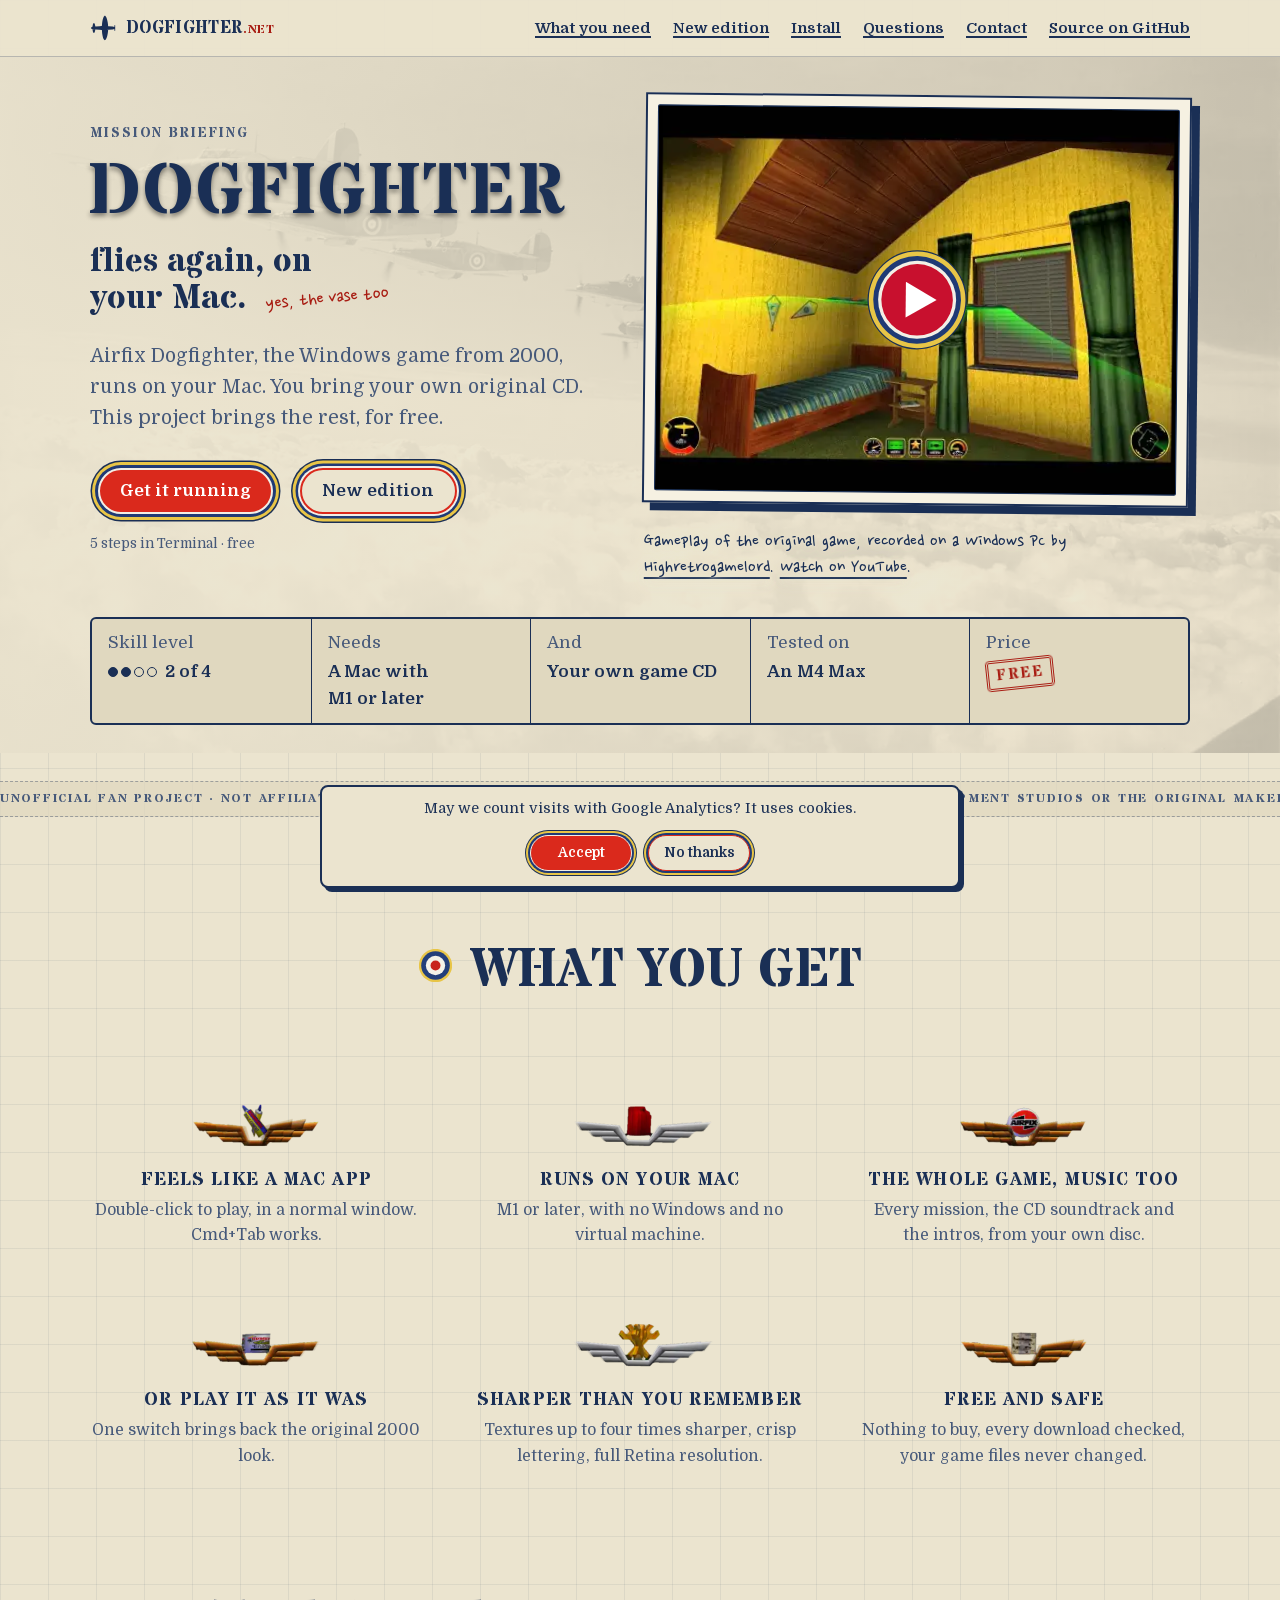
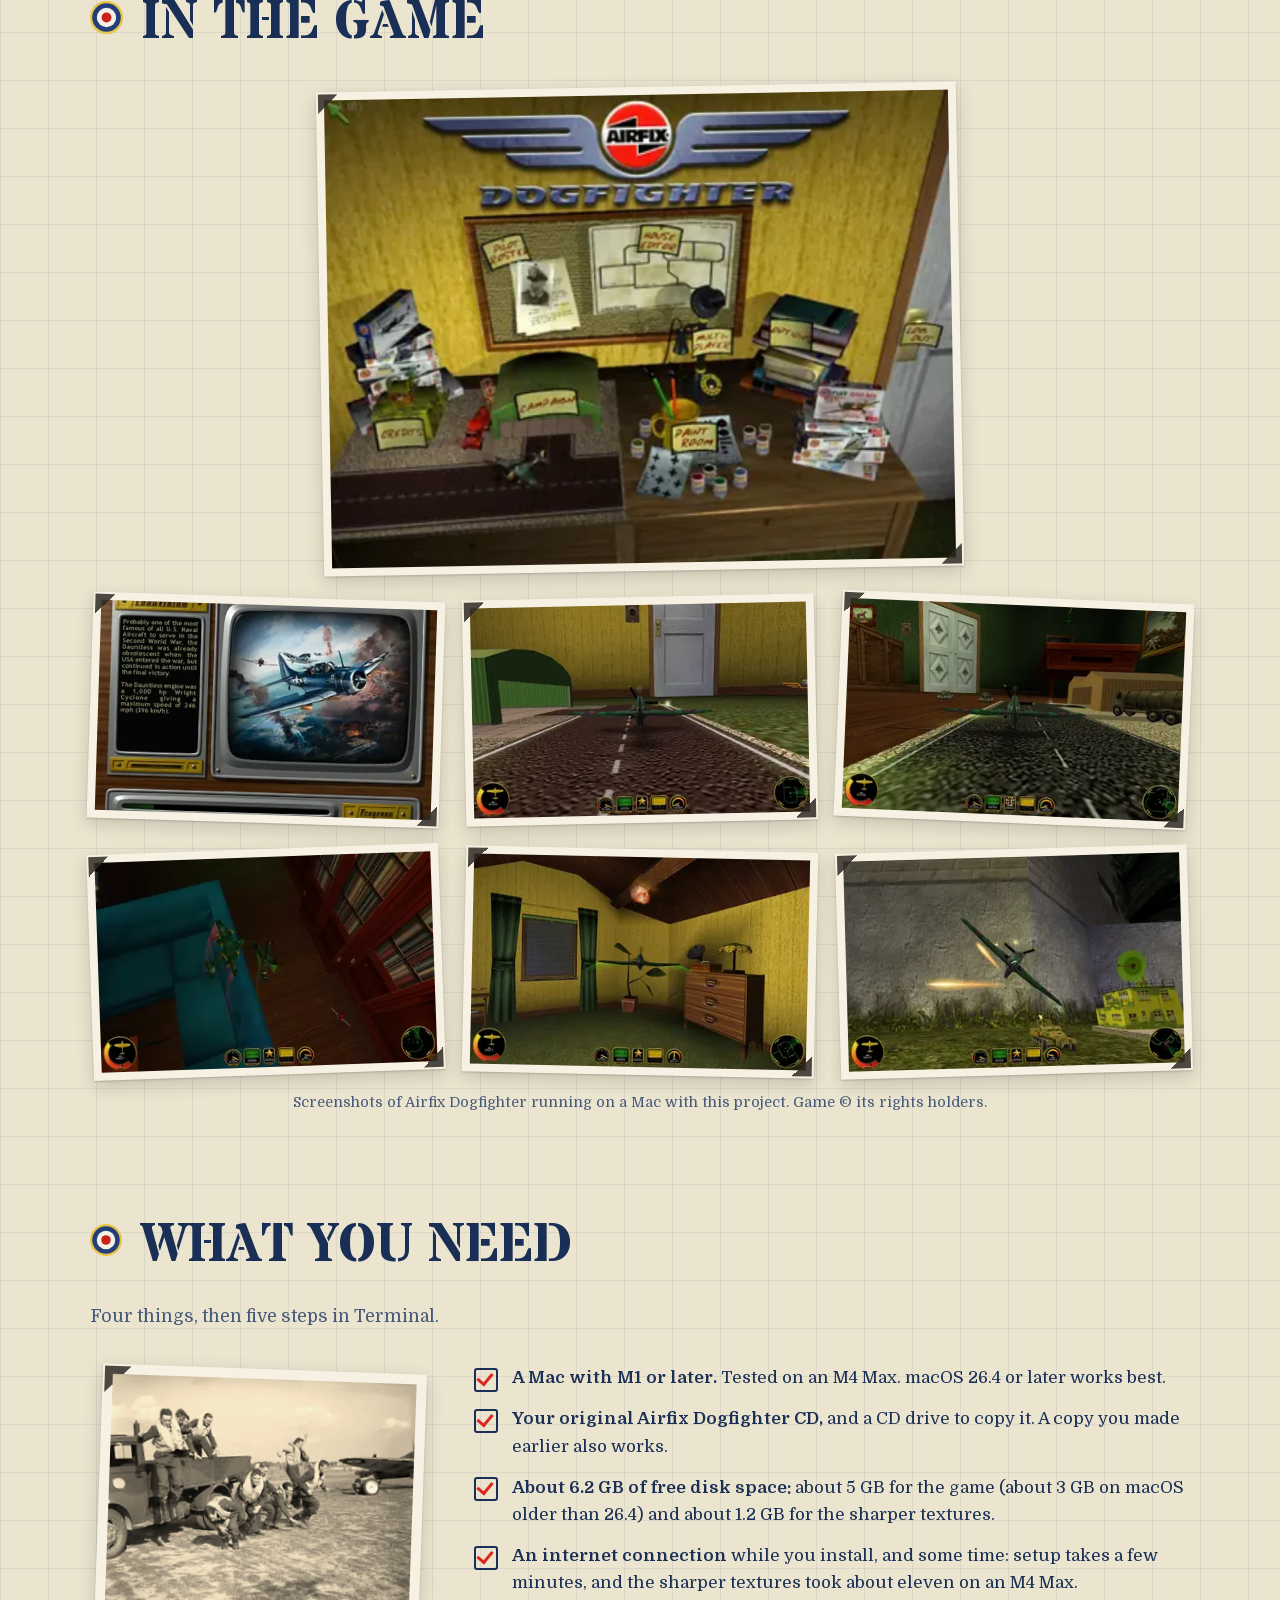
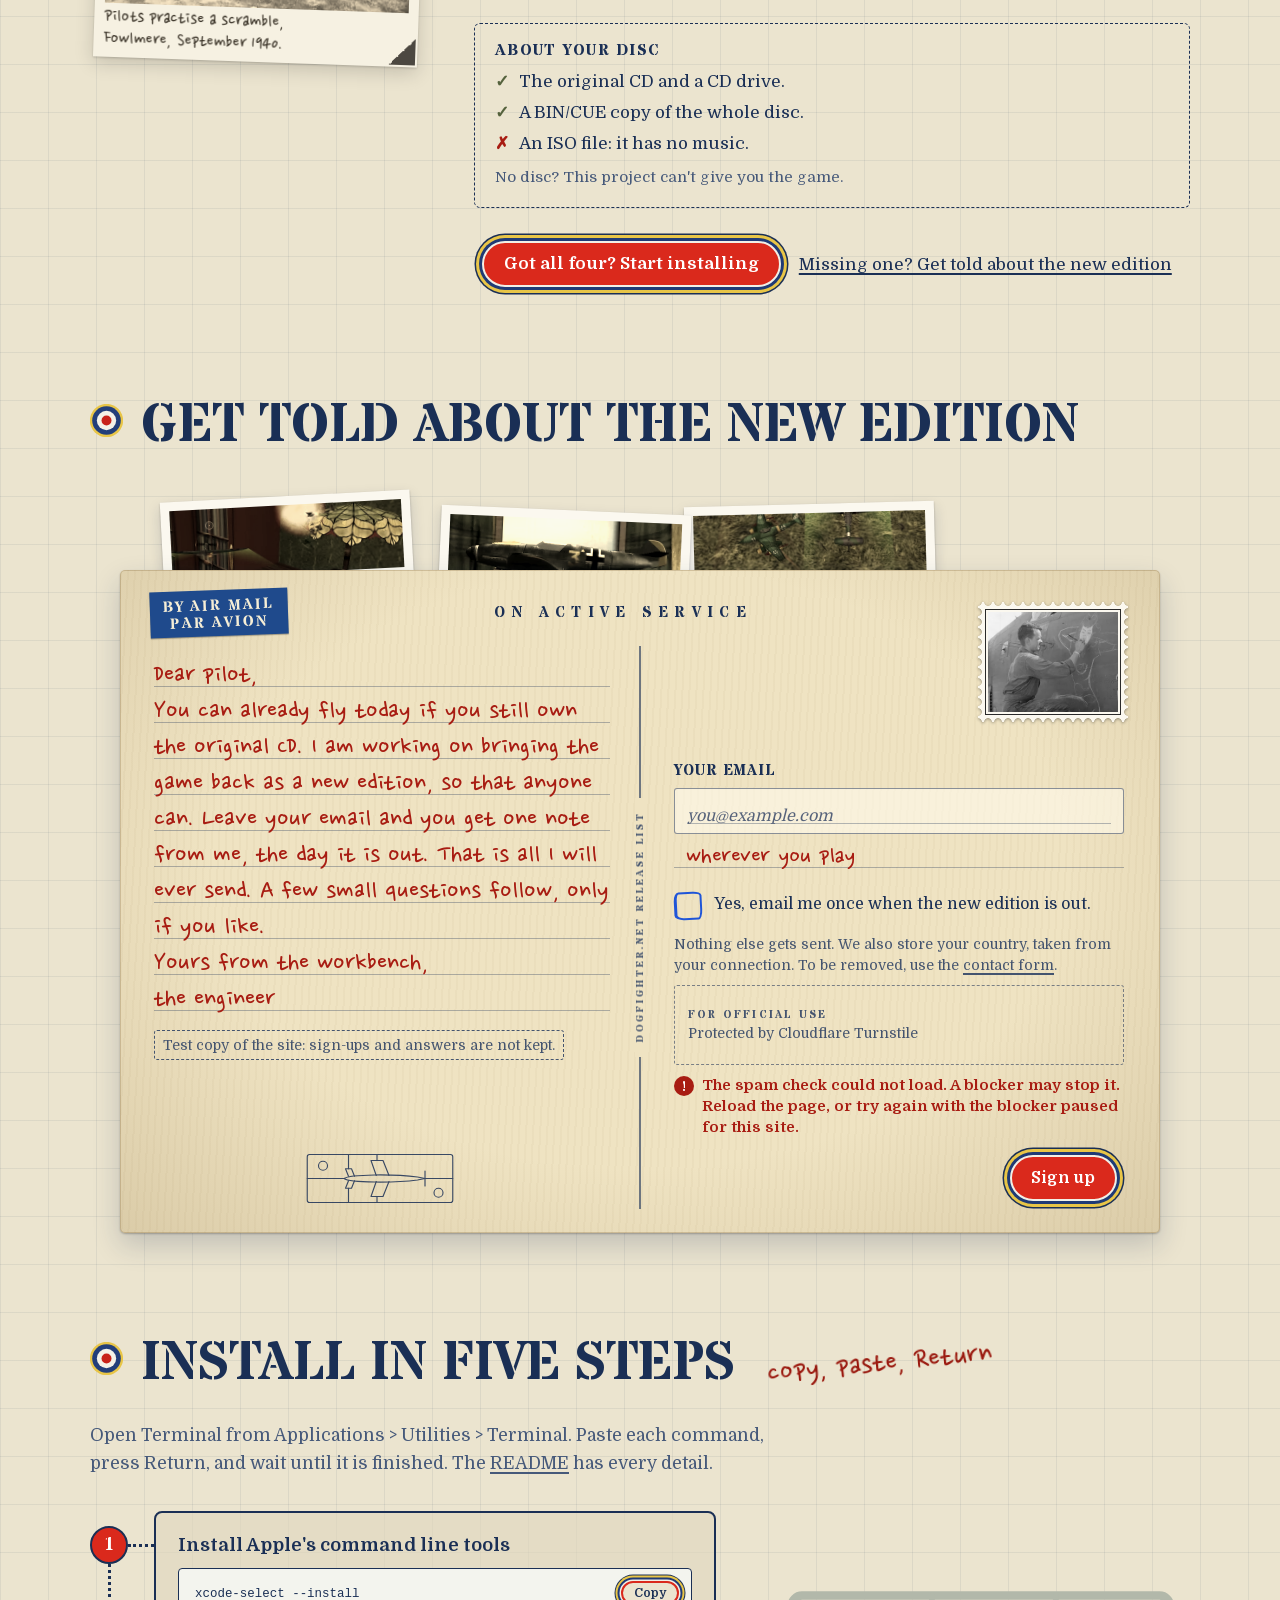
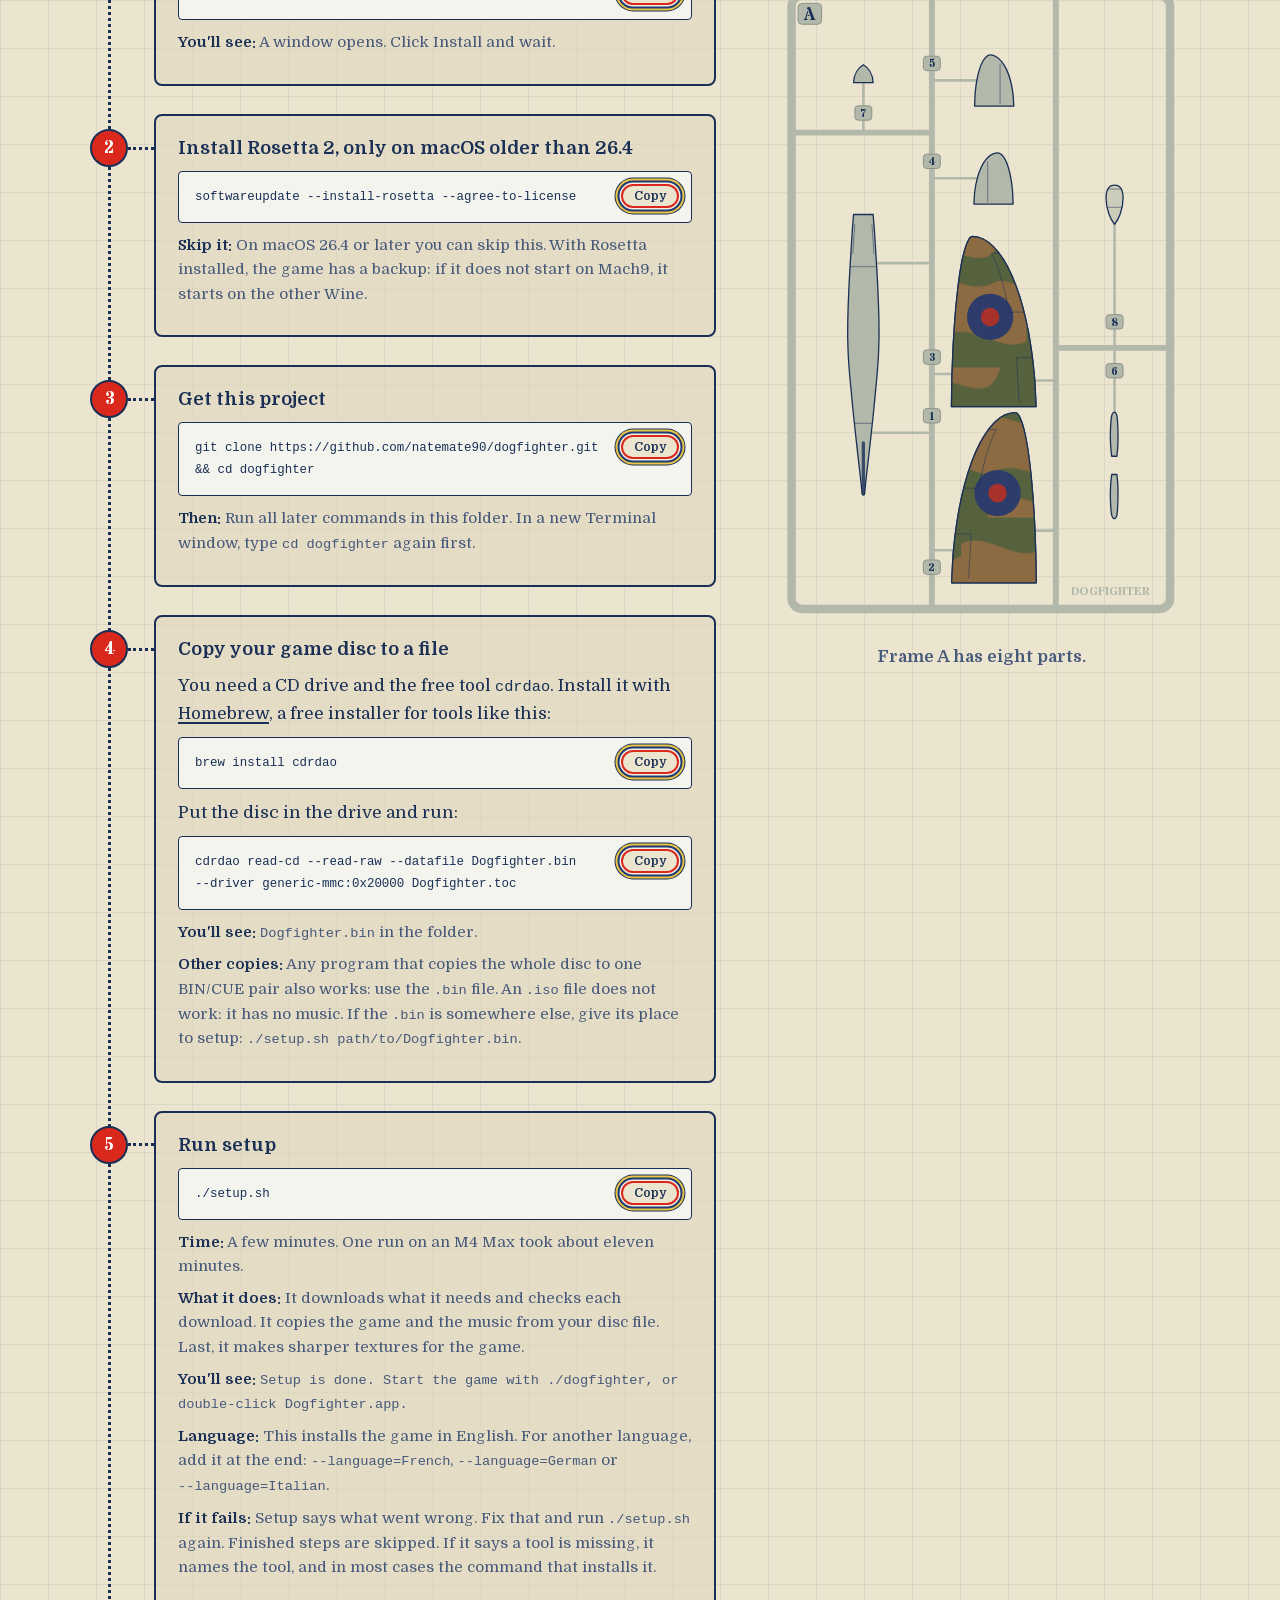
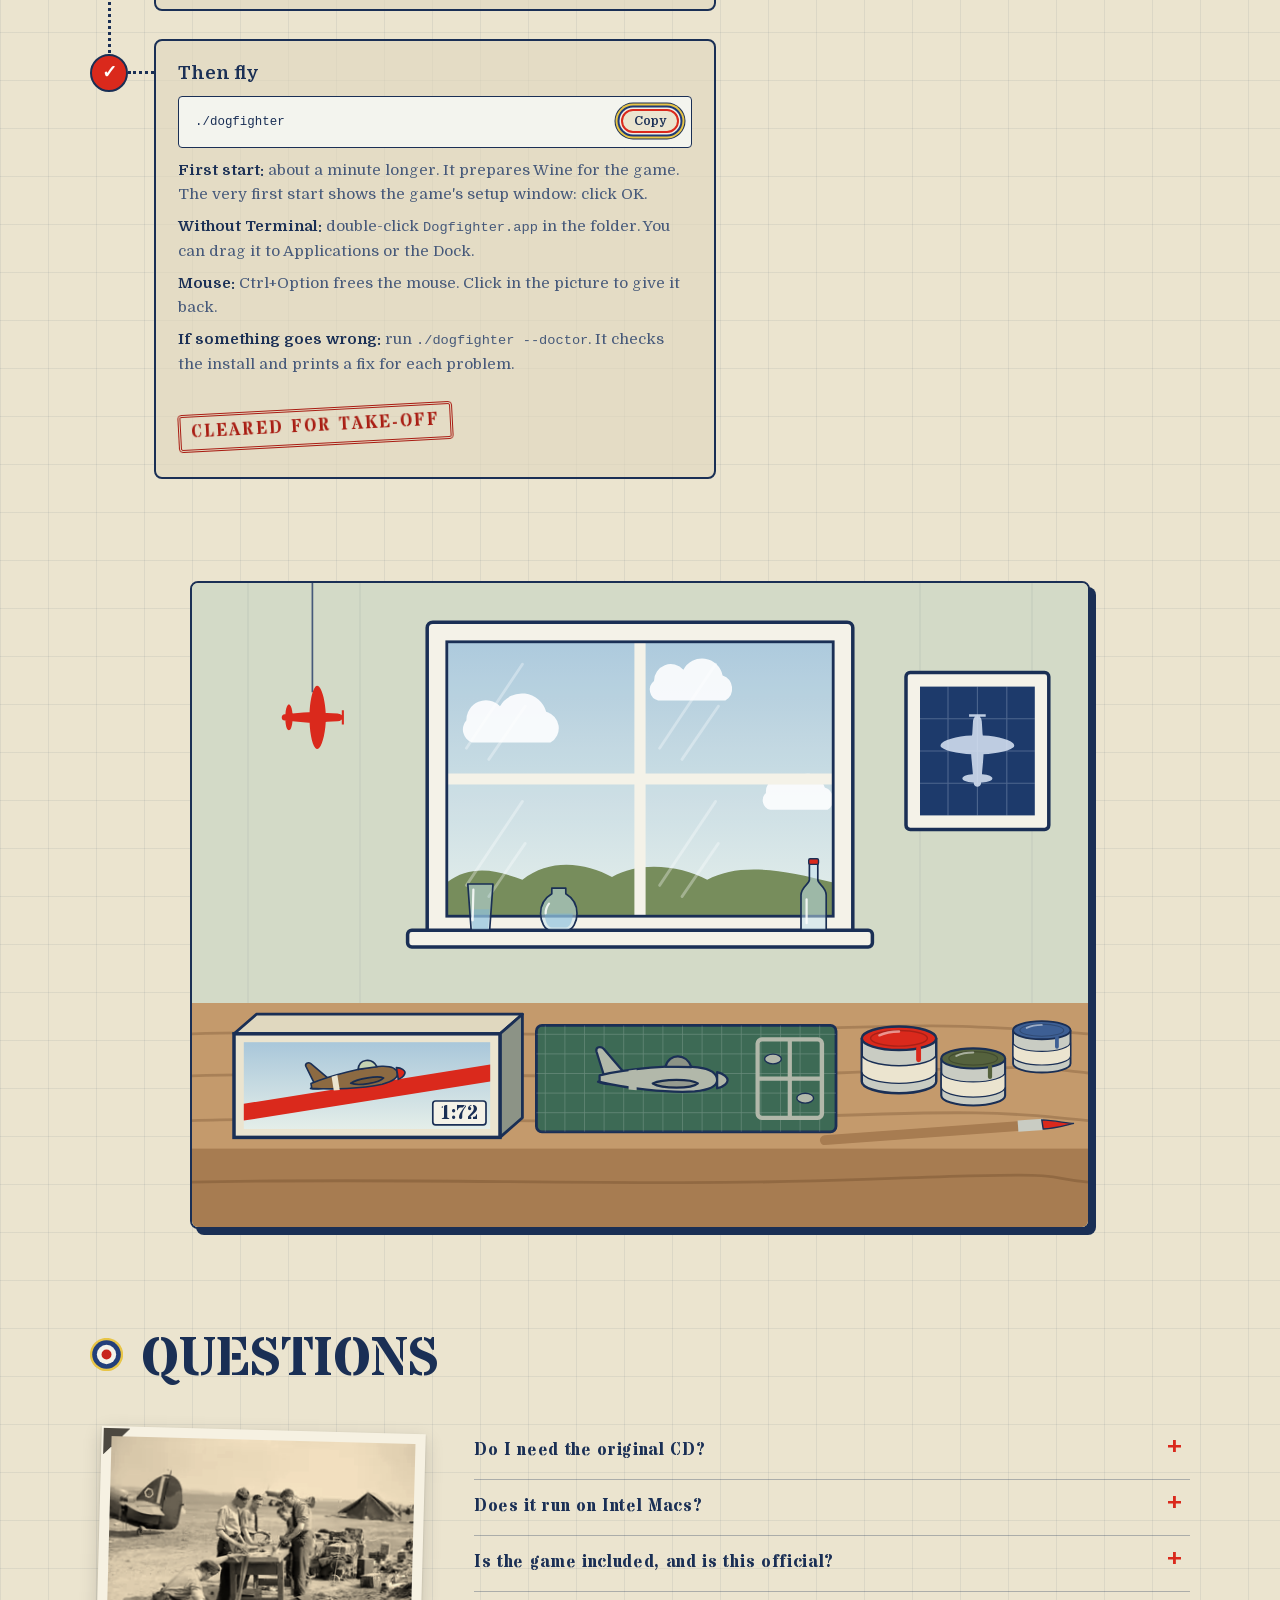
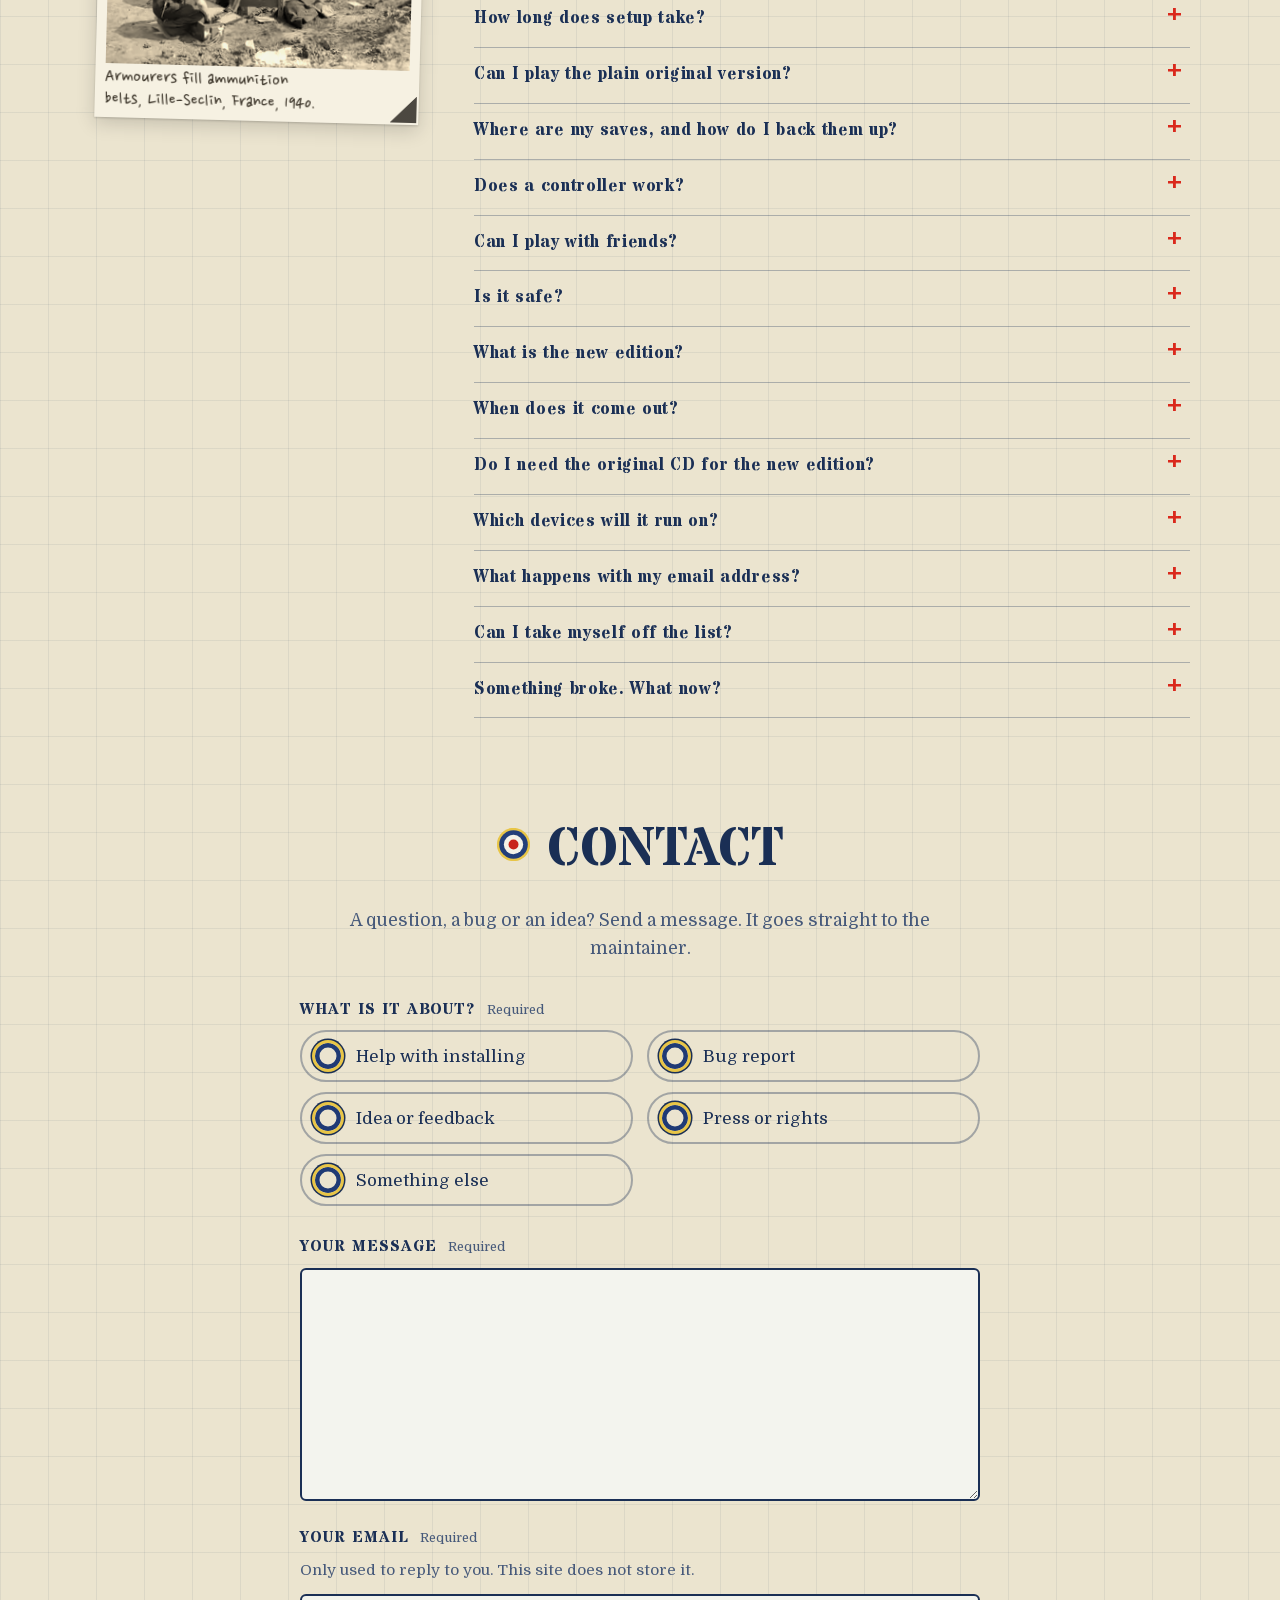
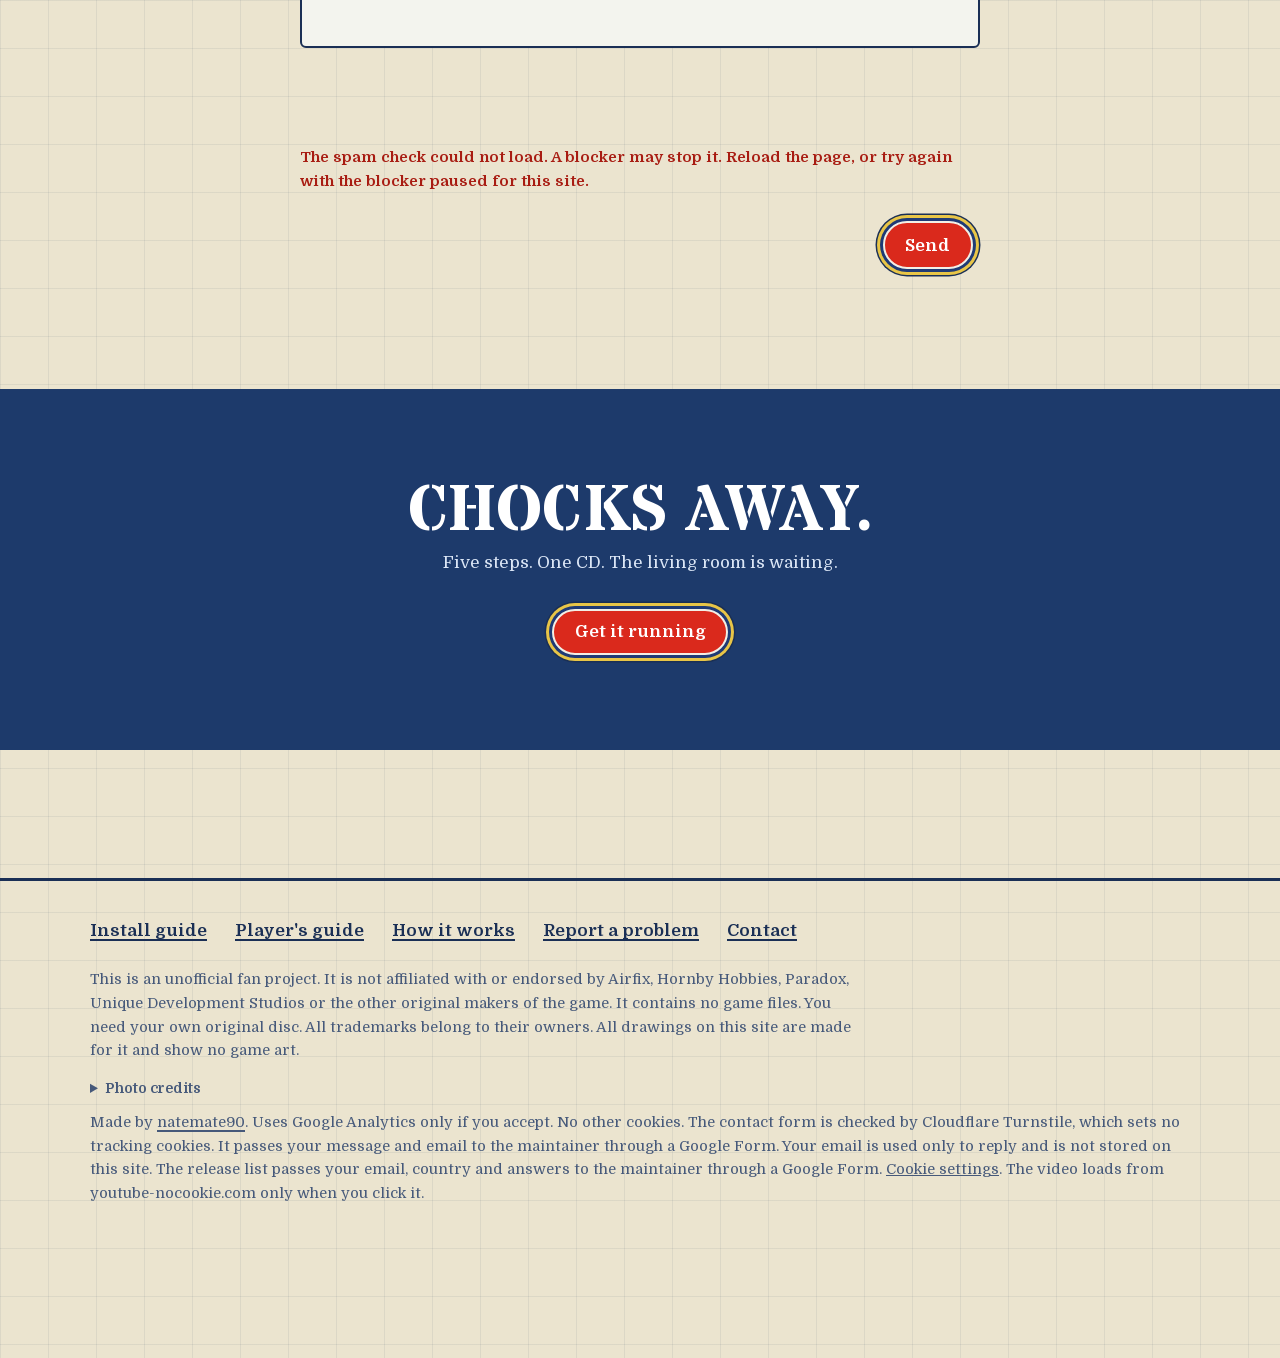
==== commit 400bd29d: "Review fix: the video poster's sizes is the width it is drawn at, not its box. The poster fills a 4:" ====
--- a/site/index.html
+++ b/site/index.html
@@ -4,7 +4,7 @@
 <meta charset="utf-8">
 <meta name="viewport" content="width=device-width, initial-scale=1">
 <title>Dogfighter for Apple Silicon: play Airfix Dogfighter on your Mac</title>
-<meta name="description" content="Play Airfix Dogfighter, the Windows game from 2000, on a Mac with Apple Silicon (M1 or later) from your own original CD. Free setup tools in five Terminal steps, with sharper textures. Unofficial fan project; no game files included.">
+<meta name="description" content="Play Airfix Dogfighter (2000) on a Mac with Apple Silicon from your own original CD, in five free Terminal steps. Sign up to hear when the new edition is out. Unofficial fan project, no game files.">
 <meta name="color-scheme" content="light dark">
 <meta name="theme-color" content="#ebe4cf" media="(prefers-color-scheme: light)">
 <meta name="theme-color" content="#121b2a" media="(prefers-color-scheme: dark)">
@@ -18,14 +18,14 @@
 <meta property="og:url" content="https://dogfighter.net/">
 <meta property="og:site_name" content="Dogfighter for Apple Silicon">
 <meta property="og:title" content="Dogfighter for Apple Silicon: play Airfix Dogfighter on your Mac">
-<meta property="og:description" content="Play Airfix Dogfighter, the Windows game from 2000, on a Mac with Apple Silicon (M1 or later) from your own original CD. Free setup tools in five Terminal steps, with sharper textures. Unofficial fan project; no game files included.">
+<meta property="og:description" content="Play Airfix Dogfighter (2000) on a Mac with Apple Silicon from your own original CD, in five free Terminal steps. Sign up to hear when the new edition is out. Unofficial fan project, no game files.">
 <meta property="og:image" content="https://dogfighter.net/og.png">
 <meta property="og:image:width" content="1200">
 <meta property="og:image:height" content="630">
 <meta property="og:image:alt" content="A toy fighter plane drawn over a map grid, with the words Dogfighter for Apple Silicon.">
 <meta name="twitter:card" content="summary_large_image">
 <meta name="twitter:title" content="Dogfighter for Apple Silicon: play Airfix Dogfighter on your Mac">
-<meta name="twitter:description" content="Play Airfix Dogfighter, the Windows game from 2000, on a Mac with Apple Silicon (M1 or later) from your own original CD. Free setup tools in five Terminal steps, with sharper textures. Unofficial fan project; no game files included.">
+<meta name="twitter:description" content="Play Airfix Dogfighter (2000) on a Mac with Apple Silicon from your own original CD, in five free Terminal steps. Sign up to hear when the new edition is out. Unofficial fan project, no game files.">
 <meta name="twitter:image" content="https://dogfighter.net/og.png">
 <script type="application/ld+json">
 {
@@ -149,9 +149,10 @@
     </a>
     <nav class="topnav" aria-label="Sections">
       <a href="#needs">What you need</a>
-      <a href="#release">New edition</a>
+      <a href="#release" data-release-cta="nav">New edition</a>
       <a href="#install">Install</a>
       <a href="#questions">Questions</a>
+      <a href="#contact">Contact</a>
       <a href="https://github.com/natemate90/dogfighter">Source on GitHub</a>
     </nav>
     <a class="button small top-cta" href="#install"><span class="label-long">Get it running</span><span class="label-short">Install</span></a>
@@ -164,7 +165,7 @@
   <nav aria-label="Menu">
     <a href="#screens">In the game</a>
     <a href="#needs">What you need</a>
-    <a href="#release">New edition</a>
+    <a href="#release" data-release-cta="menu">New edition</a>
     <a href="#install">Install</a>
     <a href="#questions">Questions</a>
     <a href="https://github.com/natemate90/dogfighter">Source on GitHub</a>
@@ -179,14 +180,14 @@
   <div class="hero-text">
     <p class="kicker">Mission briefing</p>
     <h1 id="title"><span class="t1">Dogfighter</span><span class="t2">flies again, on <span class="tail">your Mac. <span class="note">yes, the vase too</span></span></span></h1>
-    <p class="lede">Airfix Dogfighter, the Windows game from 2000, runs on your Mac. You bring your own original CD. This project brings the rest, for free. No CD any more? A new edition is on the&nbsp;workbench.</p>
-    <p class="cta"><a class="button" href="#install" data-cta="hero">Get it running</a><a class="button ghost" href="#release">New edition</a></p>
+    <p class="lede">Airfix Dogfighter, the Windows game from 2000, runs on your Mac. You bring your own original CD. This project brings the rest, for free.</p>
+    <p class="cta"><a class="button" href="#install" data-cta="hero">Get it running</a><a class="button ghost" href="#release" data-release-cta="hero">New edition</a></p>
     <p class="cta-note"><span class="nowrap">5 steps in Terminal</span> · <span class="nowrap">free</span></p>
   </div>
   <div class="hero-video">
     <div class="hero-frame">
       <a class="yt hero-yt" href="https://www.youtube.com/watch?v=vuBLQVUCmEY" data-id="vuBLQVUCmEY" data-title="Airfix Dogfighter for PC, gameplay video" aria-label="Play the video Airfix Dogfighter for PC, gameplay video. This loads YouTube.">
-        <img class="yt-thumb" src="img/video-poster-640.webp" srcset="img/video-poster-640.webp 640w, img/video-poster-1280.webp 1280w" sizes="(min-width: 980px) 540px, 92vw" width="1280" height="720" alt="" decoding="async">
+        <img class="yt-thumb" src="img/video-poster-640.webp" srcset="img/video-poster-640.webp 640w, img/video-poster-960.webp 960w, img/video-poster-1280.webp 1280w" sizes="(min-width: 1180px) 680px, (min-width: 981px) calc(69vw - 137px), calc(122vw - 48px)" width="1280" height="720" alt="" decoding="async">
         <svg class="yt-art" viewBox="0 0 640 360" aria-hidden="true"><g class="yt-play" transform="translate(320 180)"><circle class="ring-edge" r="61"/><circle class="ring-yellow" r="59.5"/><circle class="ring-blue" r="54"/><circle class="ring-white" r="48"/><circle class="ring-red" r="44"/><path d="M-14-22L24 0L-14 22Z"/></g></svg>
       </a>
     </div>
@@ -252,13 +253,13 @@
   </div>
   <figure class="shots">
     <ul class="shot-grid">
-      <li><a class="shot" href="img/game/menu-1600.webp" data-index="0"><img src="img/game/menu-800.webp" srcset="img/game/menu-800.webp 800w, img/game/menu-1600.webp 1600w" sizes="(min-width: 980px) 640px, 100vw" width="1600" height="1201" alt="The game's main menu: a desk with model kit boxes, paint tins, a telephone and a pin board, each one a menu sign." loading="lazy" decoding="async"></a></li>
-      <li><a class="shot" href="img/game/loading-1600.webp" data-index="1"><img src="img/game/loading-800.webp" srcset="img/game/loading-800.webp 800w, img/game/loading-1600.webp 1600w" sizes="(min-width: 980px) 360px, 50vw" width="1600" height="1201" alt="A loading screen styled as an old television, showing a painting of a Dauntless dive bomber and a short history of the plane." loading="lazy" decoding="async"></a></li>
-      <li><a class="shot" href="img/game/kids-room-1600.webp" data-index="2"><img src="img/game/kids-room-800.webp" srcset="img/game/kids-room-800.webp 800w, img/game/kids-room-1600.webp 1600w" sizes="(min-width: 980px) 360px, 50vw" width="1600" height="1000" alt="A Spitfire on a toy runway in the kids' room, in front of a toy hangar and a white door, with the sharper textures." loading="lazy" decoding="async"></a></li>
-      <li><a class="shot" href="img/game/living-room-1600.webp" data-index="3"><img src="img/game/living-room-800.webp" srcset="img/game/living-room-800.webp 800w, img/game/living-room-1600.webp 1600w" sizes="(min-width: 980px) 360px, 50vw" width="1600" height="1000" alt="A Spitfire on the toy runway in the living room, beside toy tanks, a fuel truck and a wooden sideboard, with the sharper textures." loading="lazy" decoding="async"></a></li>
-      <li><a class="shot" href="img/game/sofa-1600.webp" data-index="4"><img src="img/game/sofa-800.webp" srcset="img/game/sofa-800.webp 800w, img/game/sofa-1600.webp 1600w" sizes="(min-width: 980px) 360px, 50vw" width="1600" height="1001" alt="Top-down view of a Stuka and a Spitfire turning over a blue sofa beside a bookcase." loading="lazy" decoding="async"></a></li>
-      <li><a class="shot" href="img/game/explosion-1600.webp" data-index="5"><img src="img/game/explosion-800.webp" srcset="img/game/explosion-800.webp 800w, img/game/explosion-1600.webp 1600w" sizes="(min-width: 980px) 360px, 50vw" width="1600" height="1001" alt="Wide view of the kids' room: a fighter flies past a plant and a chest of drawers as a shell bursts by the ceiling beam." loading="lazy" decoding="async"></a></li>
-      <li><a class="shot" href="img/game/backyard-1600.webp" data-index="6"><img src="img/game/backyard-800.webp" srcset="img/game/backyard-800.webp 800w, img/game/backyard-1600.webp 1600w" sizes="(min-width: 980px) 360px, 50vw" width="1600" height="1000" alt="Outdoors in the backyard: a Typhoon fires tracers past the house wall, with a toy half-track and a yellow toy building below." loading="lazy" decoding="async"></a></li>
+      <li><a class="shot" href="img/game/menu-1600.webp" data-index="0"><img src="img/game/menu-800.webp" srcset="img/game/menu-400.webp 400w, img/game/menu-720.webp 720w, img/game/menu-800.webp 800w, img/game/menu-1600.webp 1600w" sizes="(min-width: 761px) 624px, calc(92vw - 10px)" width="1600" height="1201" alt="The game's main menu: a desk with model kit boxes, paint tins, a telephone and a pin board, each one a menu sign." loading="lazy" decoding="async"></a></li>
+      <li><a class="shot" href="img/game/loading-1600.webp" data-index="1"><img src="img/game/loading-800.webp" srcset="img/game/loading-400.webp 400w, img/game/loading-720.webp 720w, img/game/loading-800.webp 800w, img/game/loading-1600.webp 1600w" sizes="(min-width: 1180px) 336px, (min-width: 761px) calc(31vw - 30px), calc(46vw - 15px)" width="1600" height="1201" alt="A loading screen styled as an old television, showing a painting of a Dauntless dive bomber and a short history of the plane." loading="lazy" decoding="async"></a></li>
+      <li><a class="shot" href="img/game/kids-room-1600.webp" data-index="2"><img src="img/game/kids-room-800.webp" srcset="img/game/kids-room-400.webp 400w, img/game/kids-room-720.webp 720w, img/game/kids-room-800.webp 800w, img/game/kids-room-1600.webp 1600w" sizes="(min-width: 1180px) 336px, (min-width: 761px) calc(31vw - 30px), calc(46vw - 15px)" width="1600" height="1000" alt="A Spitfire on a toy runway in the kids' room, in front of a toy hangar and a white door, with the sharper textures." loading="lazy" decoding="async"></a></li>
+      <li><a class="shot" href="img/game/living-room-1600.webp" data-index="3"><img src="img/game/living-room-800.webp" srcset="img/game/living-room-400.webp 400w, img/game/living-room-720.webp 720w, img/game/living-room-800.webp 800w, img/game/living-room-1600.webp 1600w" sizes="(min-width: 1180px) 336px, (min-width: 761px) calc(31vw - 30px), calc(46vw - 15px)" width="1600" height="1000" alt="A Spitfire on the toy runway in the living room, beside toy tanks, a fuel truck and a wooden sideboard, with the sharper textures." loading="lazy" decoding="async"></a></li>
+      <li><a class="shot" href="img/game/sofa-1600.webp" data-index="4"><img src="img/game/sofa-800.webp" srcset="img/game/sofa-400.webp 400w, img/game/sofa-720.webp 720w, img/game/sofa-800.webp 800w, img/game/sofa-1600.webp 1600w" sizes="(min-width: 1180px) 336px, (min-width: 761px) calc(31vw - 30px), calc(46vw - 15px)" width="1600" height="1001" alt="Top-down view of a Stuka and a Spitfire turning over a blue sofa beside a bookcase." loading="lazy" decoding="async"></a></li>
+      <li><a class="shot" href="img/game/explosion-1600.webp" data-index="5"><img src="img/game/explosion-800.webp" srcset="img/game/explosion-400.webp 400w, img/game/explosion-720.webp 720w, img/game/explosion-800.webp 800w, img/game/explosion-1600.webp 1600w" sizes="(min-width: 1180px) 336px, (min-width: 761px) calc(31vw - 30px), calc(46vw - 15px)" width="1600" height="1001" alt="Wide view of the kids' room: a fighter flies past a plant and a chest of drawers as a shell bursts by the ceiling beam." loading="lazy" decoding="async"></a></li>
+      <li><a class="shot" href="img/game/backyard-1600.webp" data-index="6"><img src="img/game/backyard-800.webp" srcset="img/game/backyard-400.webp 400w, img/game/backyard-720.webp 720w, img/game/backyard-800.webp 800w, img/game/backyard-1600.webp 1600w" sizes="(min-width: 1180px) 336px, (min-width: 761px) calc(31vw - 30px), calc(46vw - 15px)" width="1600" height="1000" alt="Outdoors in the backyard: a Typhoon fires tracers past the house wall, with a toy half-track and a yellow toy building below." loading="lazy" decoding="async"></a></li>
     </ul>
     <figcaption>Screenshots of Airfix Dogfighter running on a Mac with this project. Game &copy; its rights holders.</figcaption>
   </figure>
@@ -282,7 +283,7 @@
   </div>
   <div class="with-photo flip">
   <figure class="photo" style="--tilt: 2deg">
-    <img src="img/scramble.webp" width="900" height="677" alt="RAF pilots in life jackets jump from the back of a truck and run towards a fighter." loading="lazy" decoding="async">
+    <img src="img/scramble.webp" srcset="img/scramble-320.webp 320w, img/scramble-640.webp 640w, img/scramble.webp 900w" sizes="(min-width: 981px) 304px, (min-width: 761px) calc(92vw - 36px), calc(92vw - 32px)" width="900" height="677" alt="RAF pilots in life jackets jump from the back of a truck and run towards a fighter." loading="lazy" decoding="async">
     <figcaption>Pilots practise a scramble, Fowlmere, September 1940.</figcaption>
   </figure>
   <div>
@@ -301,14 +302,14 @@
     </ul>
     <p>No disc? This project can't give you the game.</p>
   </div>
-  <p class="cta"><a class="button" href="#install" data-cta="checklist">Got all four? Start installing</a> <a href="#release">Missing one? Hear when the new edition is&nbsp;out</a></p>
+  <p class="cta"><a class="button" href="#install" data-cta="checklist">Got all four? Start installing</a> <a href="#release" data-release-cta="needs">Missing one? Get told about the new edition</a></p>
   </div>
   </div>
 </section>
 
 <section class="sheet wrap" id="release" aria-labelledby="release-h">
   <div class="sec-head">
-  <h2 id="release-h">The new edition, no CD needed</h2>
+  <h2 id="release-h">Get told about the new edition</h2>
   </div>
   <div class="pc-scene">
   <div class="postcard" id="release-card">
@@ -673,11 +674,10 @@
   </div>
   <div class="with-photo flip">
   <figure class="photo" style="--tilt: 1.5deg">
-    <img src="img/airfield.webp" width="900" height="672" alt="Ground crew fill ammunition belts at a table on an airfield, with a fighter and a tent behind them." loading="lazy" decoding="async">
+    <img src="img/airfield.webp" srcset="img/airfield-320.webp 320w, img/airfield-640.webp 640w, img/airfield.webp 900w" sizes="(min-width: 981px) 304px, (min-width: 761px) calc(92vw - 36px), calc(92vw - 32px)" width="900" height="672" alt="Ground crew fill ammunition belts at a table on an airfield, with a fighter and a tent behind them." loading="lazy" decoding="async">
     <figcaption>Armourers fill ammunition belts, Lille-Seclin, France, 1940.</figcaption>
   </figure>
     <div class="faq">
-      <h3 class="kicker">Flying today</h3>
       <details class="faq-item"><summary>Do I need the original CD?</summary><p>Yes. Setup copies the game and its music from your own disc, so you don't need it while you play. A BIN/CUE copy of the whole disc also works, but an <code>.iso</code> does not, because it has no music.</p></details>
       <details class="faq-item"><summary>Does it run on Intel Macs?</summary><p>No. It needs M1 or later.</p></details>
       <details class="faq-item"><summary>Is the game included, and is this official?</summary><p>No, this project holds only the tools that set the game up. It is for personal use with a disc you own. It is unofficial and not affiliated with Unique Development Studios, Paradox Entertainment or Hornby.</p></details>
@@ -687,14 +687,13 @@
       <details class="faq-item"><summary>Does a controller work?</summary><p>Xbox, PlayStation and Nintendo Switch Pro controllers, and USB or Bluetooth joysticks, should work. Nobody has tried a real controller yet. Connect it before you start, and the launcher turns on Joystick in the game's Options.</p></details>
       <details class="faq-item"><summary>Can I play with friends?</summary><p>Yes, over the network. Tailscale, a free app, is the easiest way and needs no router settings. Without it, the host forwards UDP port 19400 to their Mac in the router's settings.</p></details>
       <details class="faq-item"><summary>Is it safe?</summary><p>Setup checks every download before it uses it. The sharper textures are made on your Mac from your own game files, and nothing is uploaded. Your game files are never changed.</p></details>
-      <details class="faq-item"><summary>Something broke. What now?</summary><p>Run <code>./dogfighter <span class="nowrap">--doctor</span></code>. It checks the installation and prints a fix for each problem. When you ask for help, include the log file from the <code>logs</code> folder. Still stuck? <a href="#contact">Send a message</a>.</p></details>
-      <h3 class="kicker">The new edition</h3>
       <details class="faq-item"><summary>What is the new edition?</summary><p>The same game, made to run on today's computers without the original CD. I am working on it. It is not out yet, and there is no date.</p></details>
       <details class="faq-item"><summary>When does it come out?</summary><p>I don't know yet, and I won't guess. Leave your email in the <a href="#release">section above</a> and you get one note the day it is out.</p></details>
       <details class="faq-item"><summary>Do I need the original CD for the new edition?</summary><p>No. That is the point of it. The version on this site today still needs your own CD.</p></details>
       <details class="faq-item"><summary>Which devices will it run on?</summary><p>I'm aiming for Mac, Windows and Linux. After you sign up you can tell me which devices you play on. That helps me decide what comes first.</p></details>
       <details class="faq-item"><summary>What happens with my email address?</summary><p>When you sign up, your address, the time, your country read from your connection and any answers you give are kept on the Cloudflare server that runs this site until they are passed on, usually within an hour, and longer only if passing them on fails. They go as one entry into a Google Form that only I can see, and are then deleted from Cloudflare. To stop double sign-ups, the site also keeps a scrambled code made from your address, which can't be turned back into it, for as long as the list runs. I use your address for one email on the day the new edition is out and for nothing else, and I don't share or sell it. Cloudflare Turnstile checks that you are not a bot.</p></details>
       <details class="faq-item"><summary>Can I take myself off the list?</summary><p>Yes. Write to me through the <a href="#contact">contact form</a> on this page and I take your address off the list. To sign up again after that, send me a note through the contact form first.</p></details>
+      <details class="faq-item"><summary>Something broke. What now?</summary><p>Run <code>./dogfighter <span class="nowrap">--doctor</span></code>. It checks the installation and prints a fix for each problem. When you ask for help, include the log file from the <code>logs</code> folder. Still stuck? <a href="#contact">Send a message</a>.</p></details>
     </div>
   </div>
   <script type="application/ld+json">
@@ -827,7 +826,7 @@
    "name": "Something broke. What now?",
    "acceptedAnswer": {
     "@type": "Answer",
-    "text": "Run ./dogfighter --doctor. It checks the installation and prints a fix for each problem. When you ask for help, include the log file from the logs folder. Still stuck? Send a message through the contact form on dogfighter.net."
+    "text": "Run ./dogfighter --doctor. It checks the installation and prints a fix for each problem. When you ask for help, include the log file from the logs folder. Still stuck? Send a message."
    }
   }
  ]
@@ -866,11 +865,11 @@
   <noscript><p class="contact-noscript">This form needs JavaScript.</p></noscript>
 </section>
 
-<section class="final" aria-labelledby="final-h">
+<section class="final" data-section="final" aria-labelledby="final-h">
   <div class="wrap">
     <h2 id="final-h">Chocks away.</h2>
     <p>Five steps. One CD. The living room is waiting.</p>
-    <p class="cta"><a class="button" href="#install" data-cta="final">Get it running</a> <a href="#release">Hear when the new edition is&nbsp;out</a></p>
+    <p class="cta"><a class="button" href="#install" data-cta="final">Get it running</a></p>
   </div>
 </section>
 
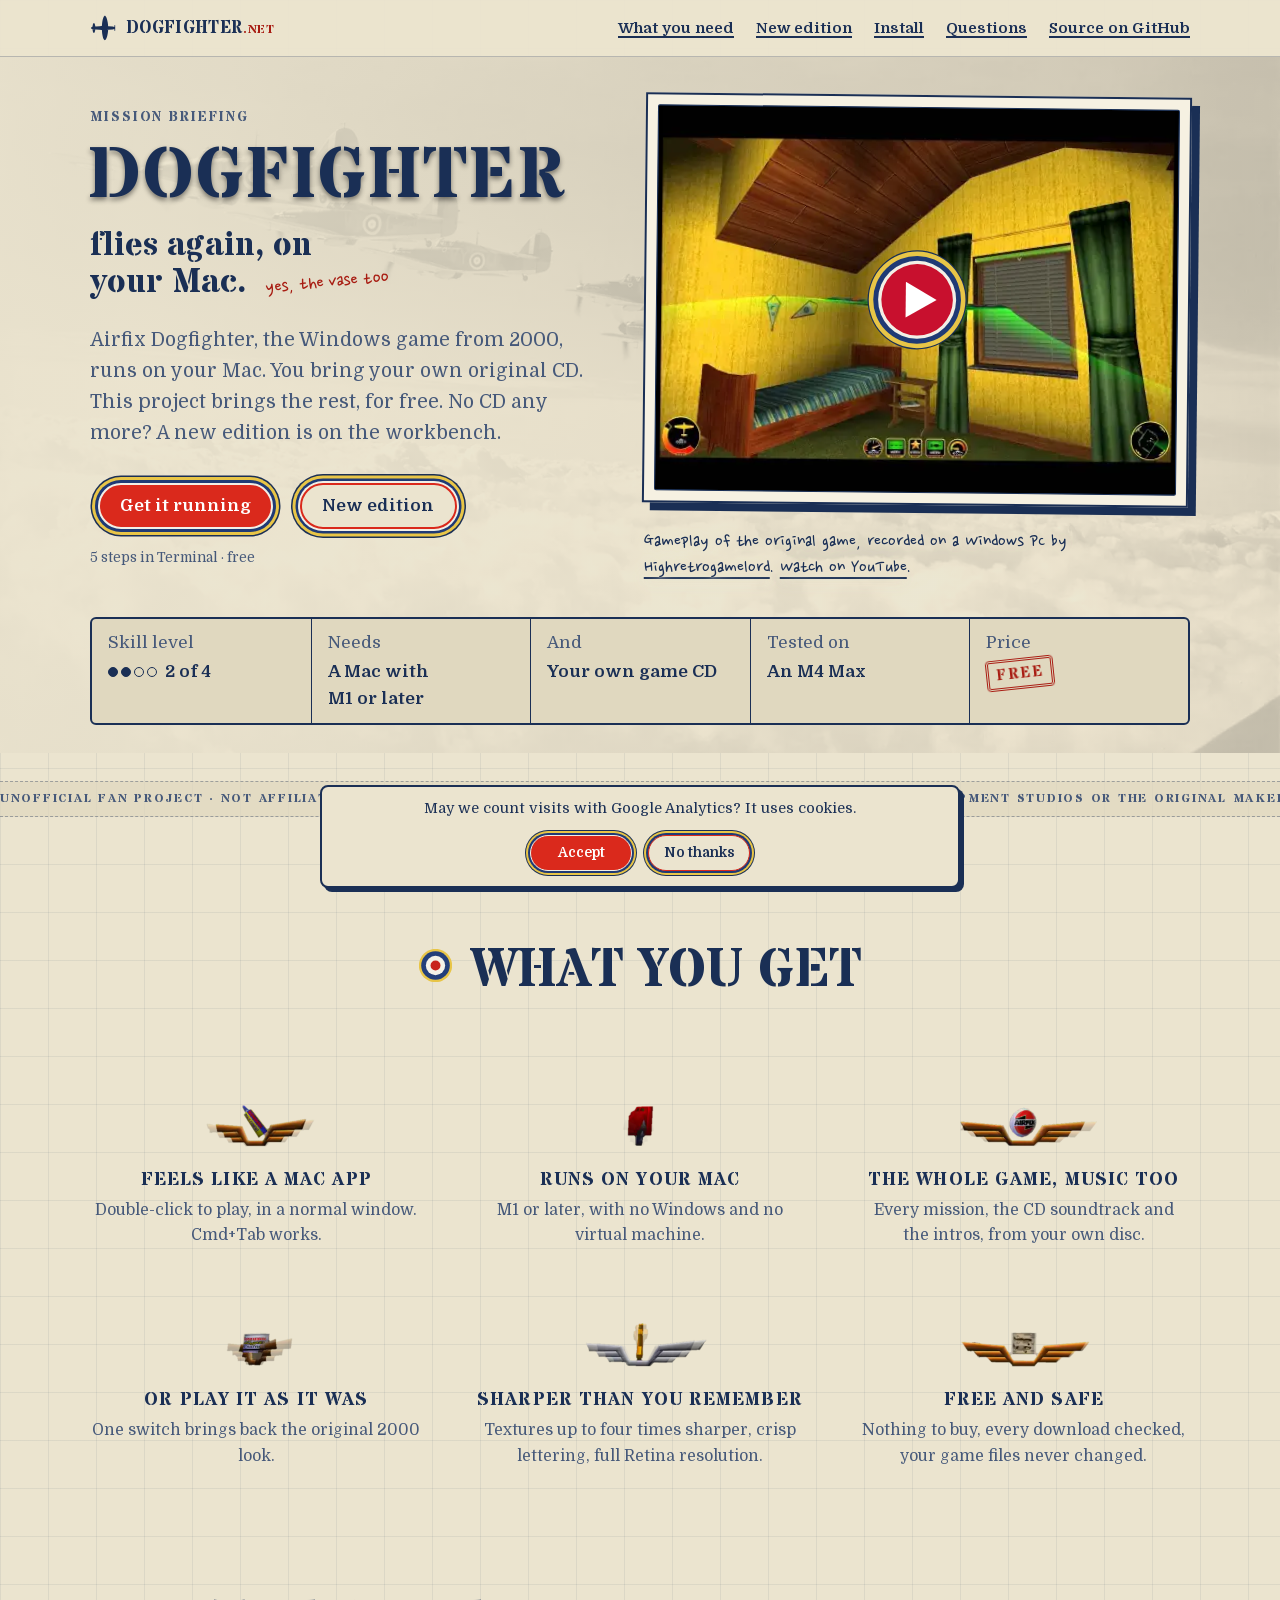
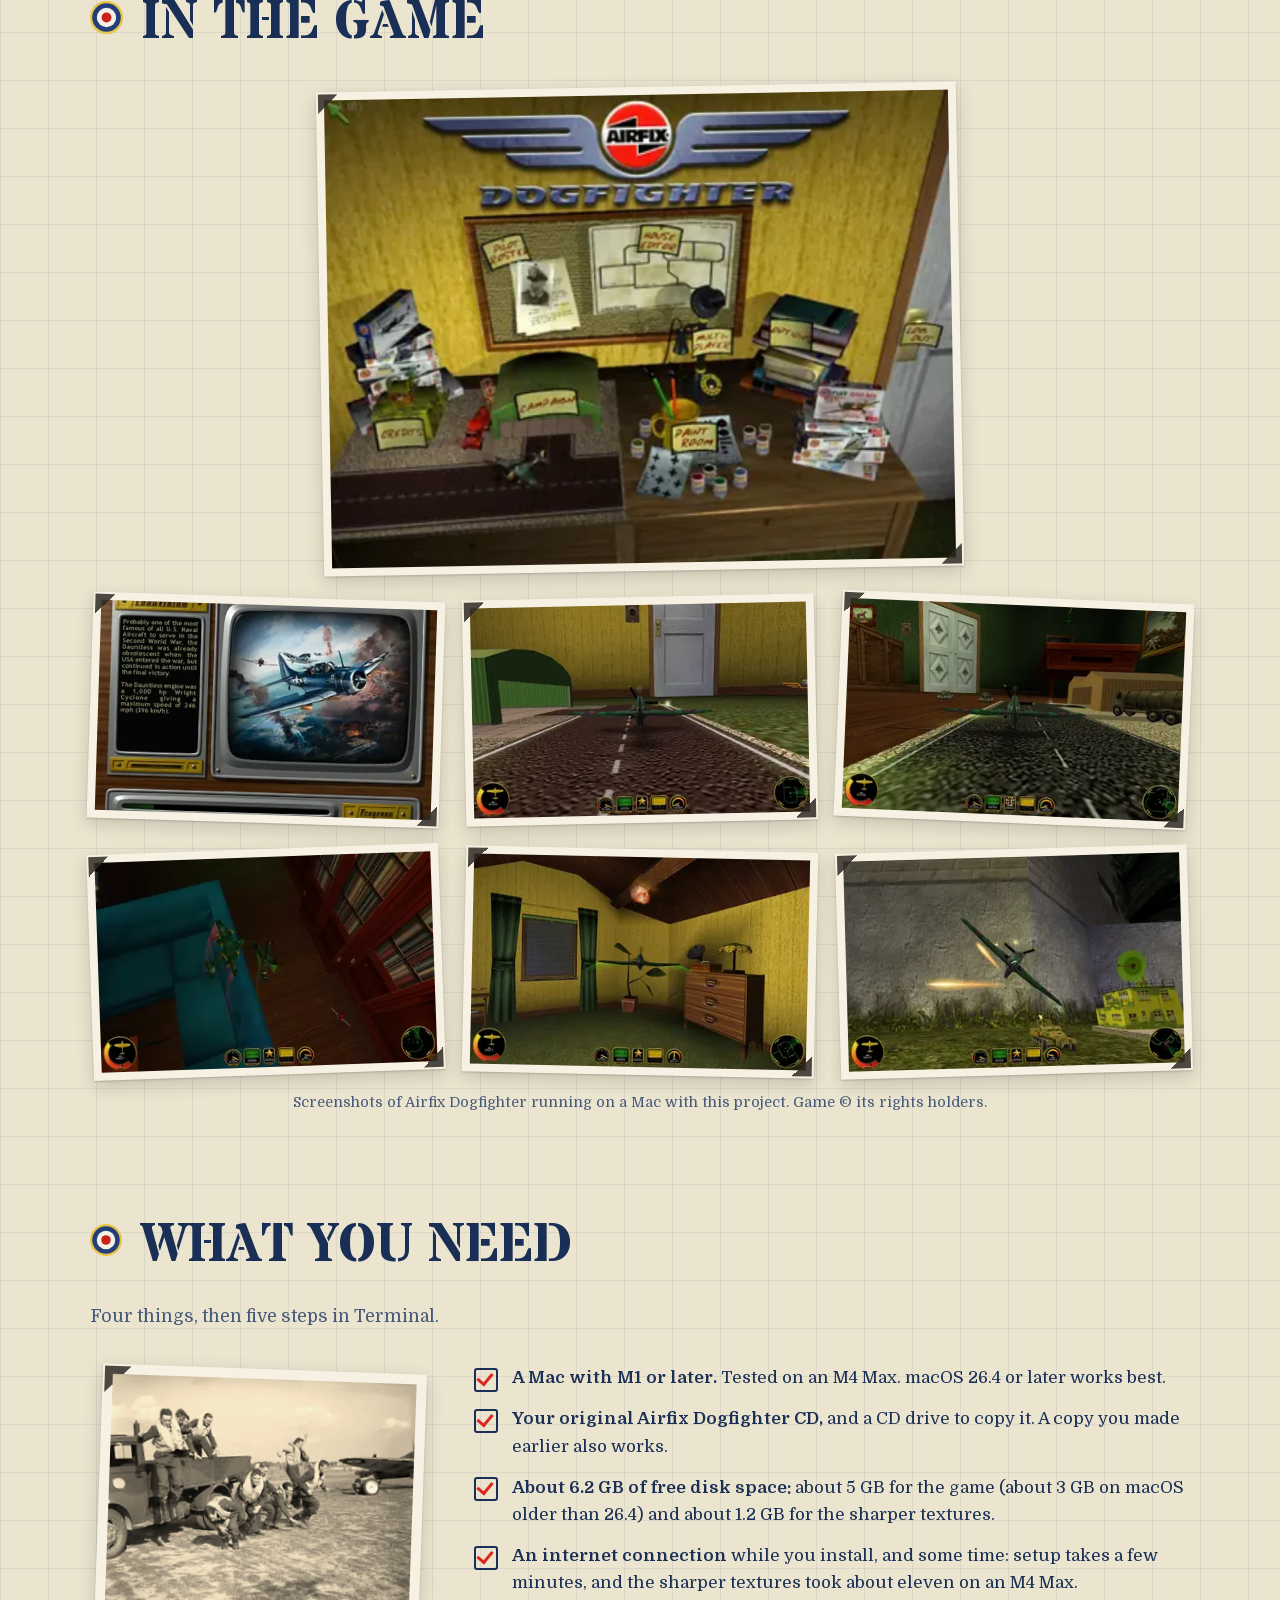
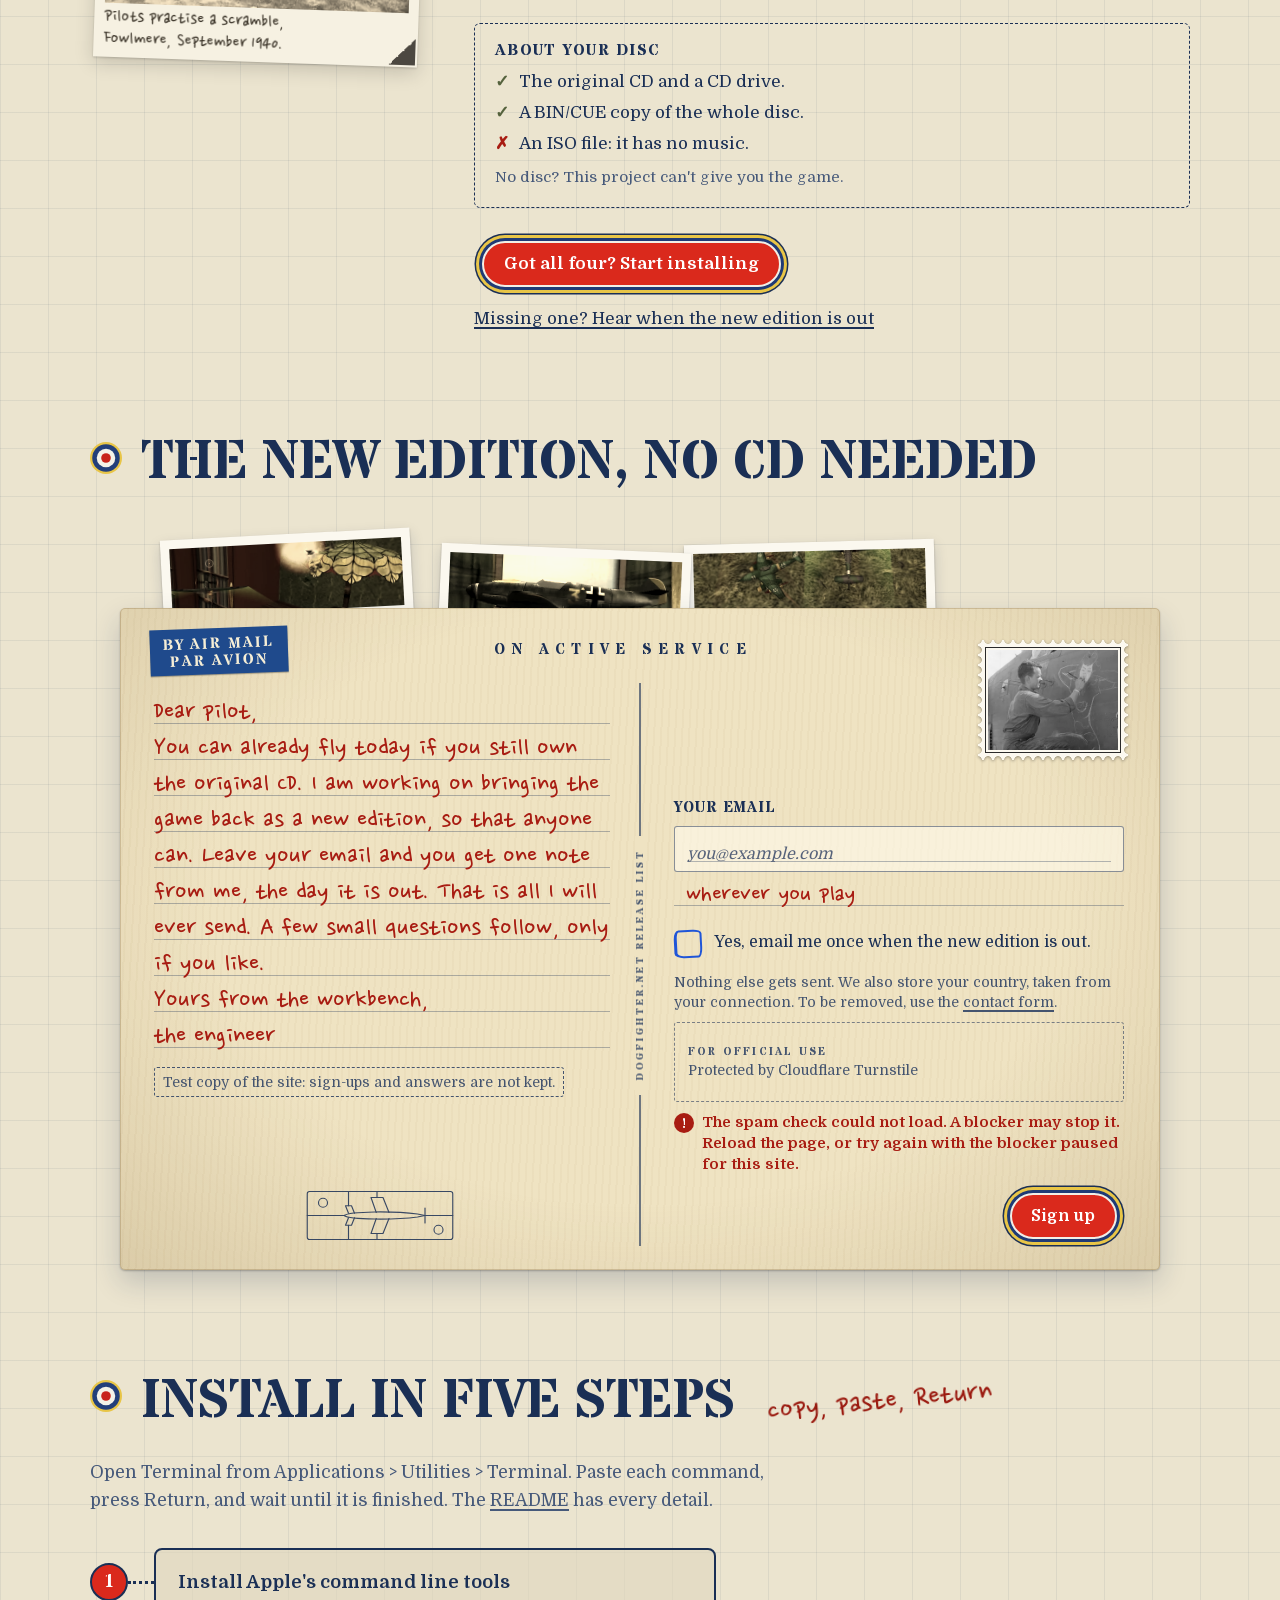
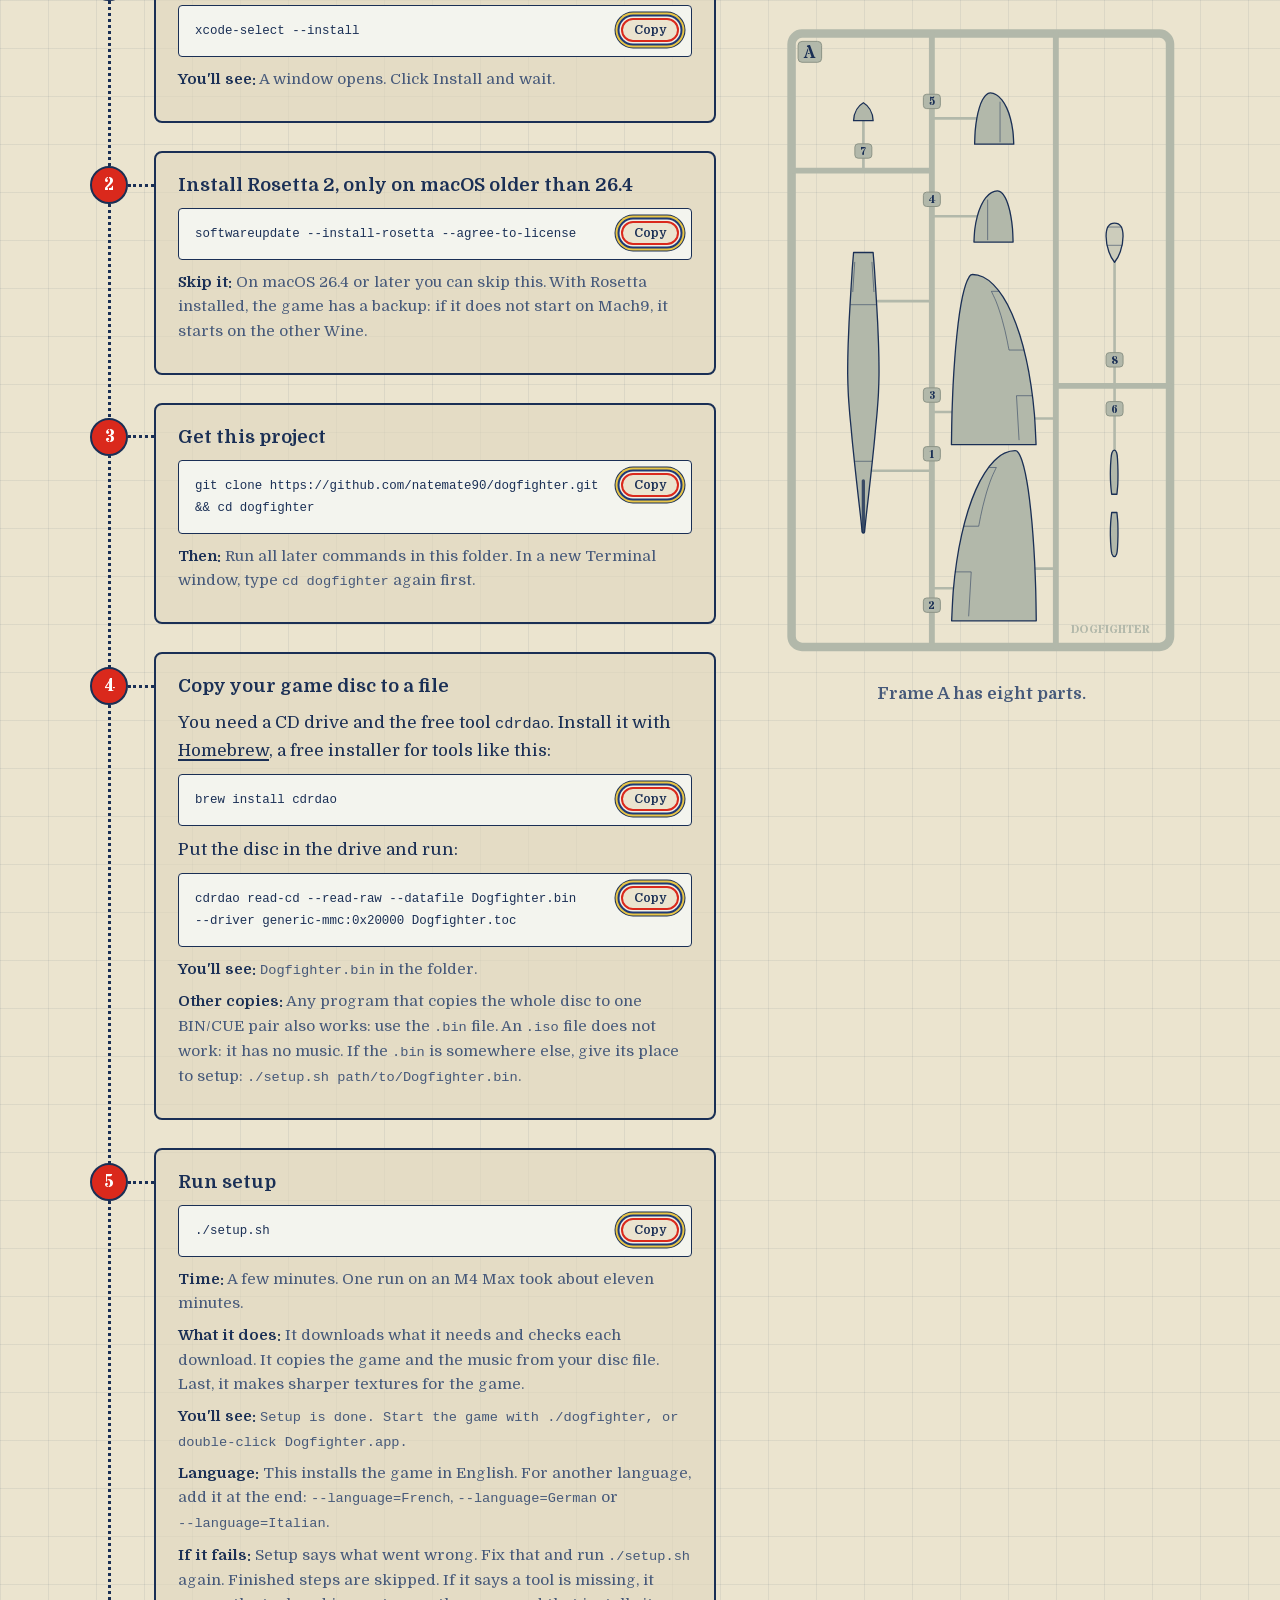
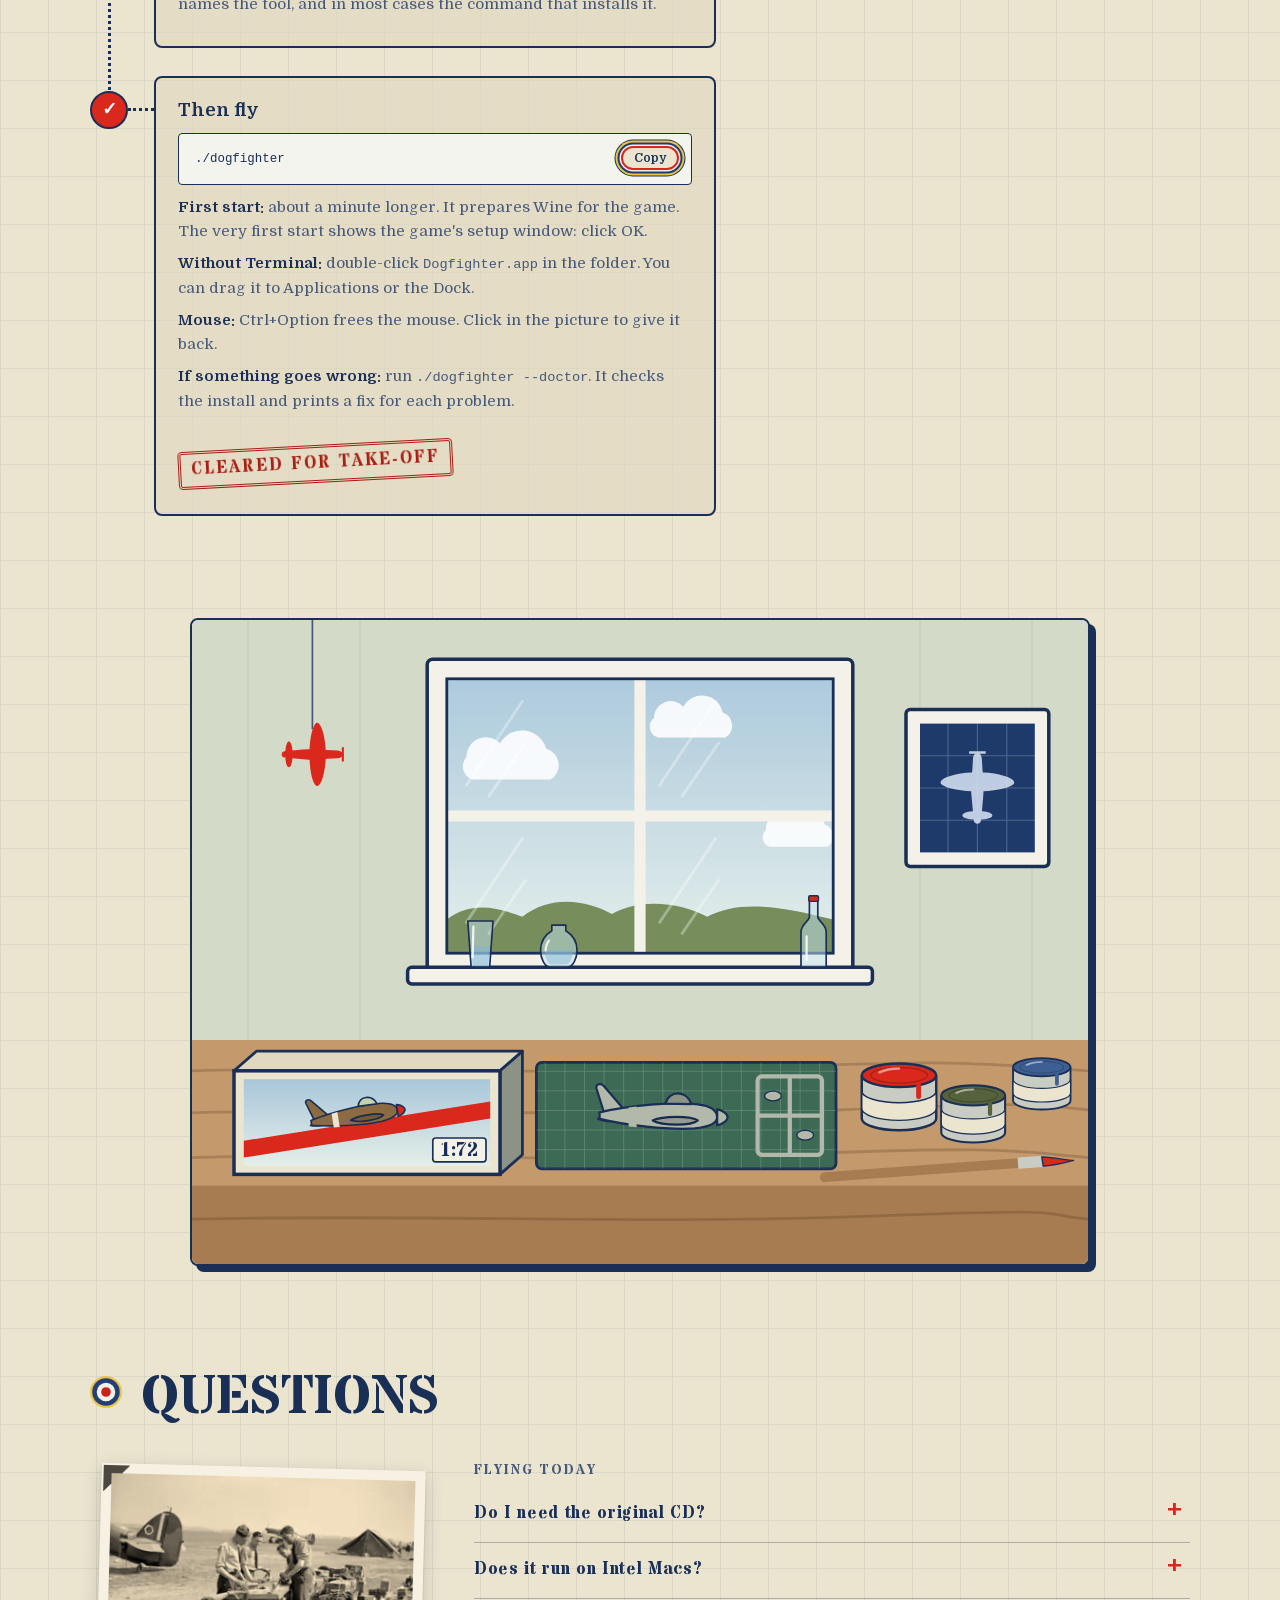
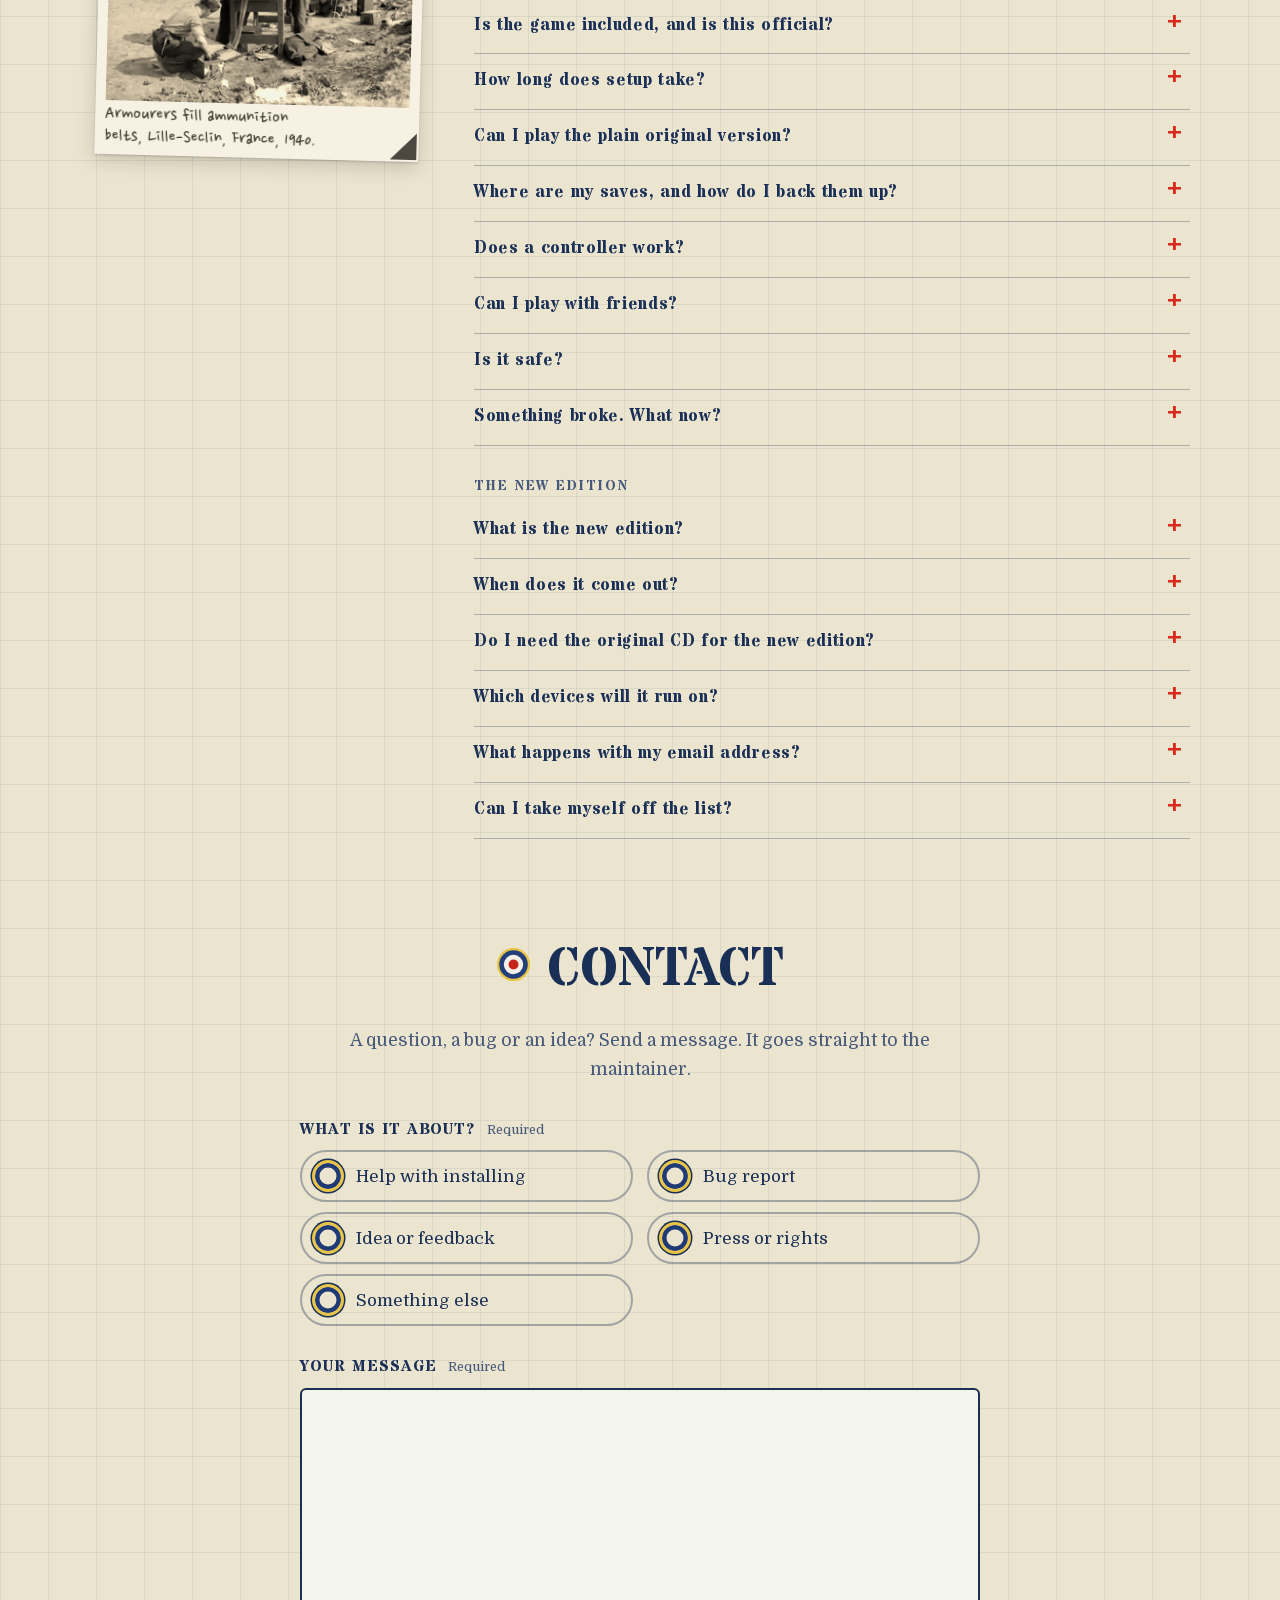
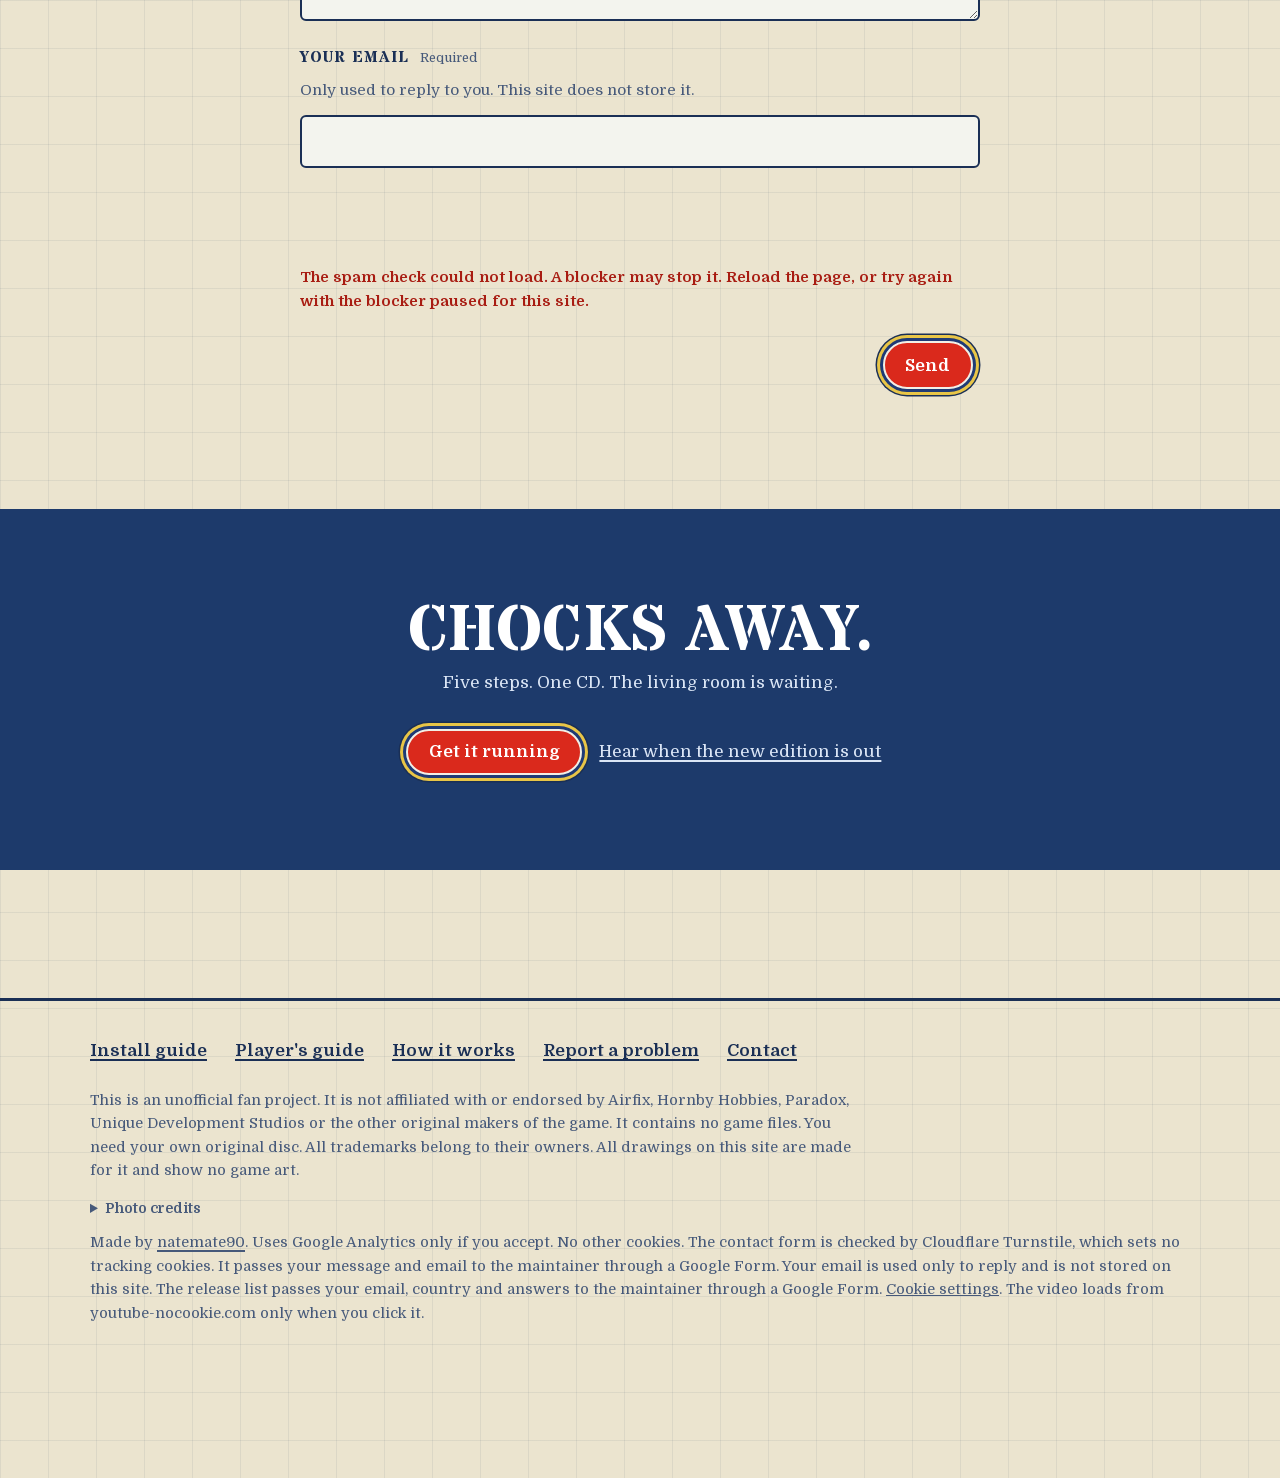
==== commit 3aee5682: "Merge main into the texts branch. The hero and the What you need link keep the new wording and the c" ====
--- a/site/index.html
+++ b/site/index.html
@@ -152,7 +152,6 @@
       <a href="#release" data-release-cta="nav">New edition</a>
       <a href="#install">Install</a>
       <a href="#questions">Questions</a>
-      <a href="#contact">Contact</a>
       <a href="https://github.com/natemate90/dogfighter">Source on GitHub</a>
     </nav>
     <a class="button small top-cta" href="#install"><span class="label-long">Get it running</span><span class="label-short">Install</span></a>
@@ -180,7 +179,7 @@
   <div class="hero-text">
     <p class="kicker">Mission briefing</p>
     <h1 id="title"><span class="t1">Dogfighter</span><span class="t2">flies again, on <span class="tail">your Mac. <span class="note">yes, the vase too</span></span></span></h1>
-    <p class="lede">Airfix Dogfighter, the Windows game from 2000, runs on your Mac. You bring your own original CD. This project brings the rest, for free.</p>
+    <p class="lede">Airfix Dogfighter, the Windows game from 2000, runs on your Mac. You bring your own original CD. This project brings the rest, for free. No CD any more? A new edition is on the&nbsp;workbench.</p>
     <p class="cta"><a class="button" href="#install" data-cta="hero">Get it running</a><a class="button ghost" href="#release" data-release-cta="hero">New edition</a></p>
     <p class="cta-note"><span class="nowrap">5 steps in Terminal</span> · <span class="nowrap">free</span></p>
   </div>
@@ -302,14 +301,14 @@
     </ul>
     <p>No disc? This project can't give you the game.</p>
   </div>
-  <p class="cta"><a class="button" href="#install" data-cta="checklist">Got all four? Start installing</a> <a href="#release" data-release-cta="needs">Missing one? Get told about the new edition</a></p>
+  <p class="cta"><a class="button" href="#install" data-cta="checklist">Got all four? Start installing</a> <a href="#release" data-release-cta="needs">Missing one? Hear when the new edition is&nbsp;out</a></p>
   </div>
   </div>
 </section>
 
 <section class="sheet wrap" id="release" aria-labelledby="release-h">
   <div class="sec-head">
-  <h2 id="release-h">Get told about the new edition</h2>
+  <h2 id="release-h">The new edition, no CD needed</h2>
   </div>
   <div class="pc-scene">
   <div class="postcard" id="release-card">
@@ -678,6 +677,7 @@
     <figcaption>Armourers fill ammunition belts, Lille-Seclin, France, 1940.</figcaption>
   </figure>
     <div class="faq">
+      <h3 class="kicker">Flying today</h3>
       <details class="faq-item"><summary>Do I need the original CD?</summary><p>Yes. Setup copies the game and its music from your own disc, so you don't need it while you play. A BIN/CUE copy of the whole disc also works, but an <code>.iso</code> does not, because it has no music.</p></details>
       <details class="faq-item"><summary>Does it run on Intel Macs?</summary><p>No. It needs M1 or later.</p></details>
       <details class="faq-item"><summary>Is the game included, and is this official?</summary><p>No, this project holds only the tools that set the game up. It is for personal use with a disc you own. It is unofficial and not affiliated with Unique Development Studios, Paradox Entertainment or Hornby.</p></details>
@@ -687,13 +687,14 @@
       <details class="faq-item"><summary>Does a controller work?</summary><p>Xbox, PlayStation and Nintendo Switch Pro controllers, and USB or Bluetooth joysticks, should work. Nobody has tried a real controller yet. Connect it before you start, and the launcher turns on Joystick in the game's Options.</p></details>
       <details class="faq-item"><summary>Can I play with friends?</summary><p>Yes, over the network. Tailscale, a free app, is the easiest way and needs no router settings. Without it, the host forwards UDP port 19400 to their Mac in the router's settings.</p></details>
       <details class="faq-item"><summary>Is it safe?</summary><p>Setup checks every download before it uses it. The sharper textures are made on your Mac from your own game files, and nothing is uploaded. Your game files are never changed.</p></details>
+      <details class="faq-item"><summary>Something broke. What now?</summary><p>Run <code>./dogfighter <span class="nowrap">--doctor</span></code>. It checks the installation and prints a fix for each problem. When you ask for help, include the log file from the <code>logs</code> folder. Still stuck? <a href="#contact">Send a message</a>.</p></details>
+      <h3 class="kicker">The new edition</h3>
       <details class="faq-item"><summary>What is the new edition?</summary><p>The same game, made to run on today's computers without the original CD. I am working on it. It is not out yet, and there is no date.</p></details>
       <details class="faq-item"><summary>When does it come out?</summary><p>I don't know yet, and I won't guess. Leave your email in the <a href="#release">section above</a> and you get one note the day it is out.</p></details>
       <details class="faq-item"><summary>Do I need the original CD for the new edition?</summary><p>No. That is the point of it. The version on this site today still needs your own CD.</p></details>
       <details class="faq-item"><summary>Which devices will it run on?</summary><p>I'm aiming for Mac, Windows and Linux. After you sign up you can tell me which devices you play on. That helps me decide what comes first.</p></details>
       <details class="faq-item"><summary>What happens with my email address?</summary><p>When you sign up, your address, the time, your country read from your connection and any answers you give are kept on the Cloudflare server that runs this site until they are passed on, usually within an hour, and longer only if passing them on fails. They go as one entry into a Google Form that only I can see, and are then deleted from Cloudflare. To stop double sign-ups, the site also keeps a scrambled code made from your address, which can't be turned back into it, for as long as the list runs. I use your address for one email on the day the new edition is out and for nothing else, and I don't share or sell it. Cloudflare Turnstile checks that you are not a bot.</p></details>
       <details class="faq-item"><summary>Can I take myself off the list?</summary><p>Yes. Write to me through the <a href="#contact">contact form</a> on this page and I take your address off the list. To sign up again after that, send me a note through the contact form first.</p></details>
-      <details class="faq-item"><summary>Something broke. What now?</summary><p>Run <code>./dogfighter <span class="nowrap">--doctor</span></code>. It checks the installation and prints a fix for each problem. When you ask for help, include the log file from the <code>logs</code> folder. Still stuck? <a href="#contact">Send a message</a>.</p></details>
     </div>
   </div>
   <script type="application/ld+json">
@@ -869,7 +870,7 @@
   <div class="wrap">
     <h2 id="final-h">Chocks away.</h2>
     <p>Five steps. One CD. The living room is waiting.</p>
-    <p class="cta"><a class="button" href="#install" data-cta="final">Get it running</a></p>
+    <p class="cta"><a class="button" href="#install" data-cta="final">Get it running</a> <a href="#release" data-release-cta="final">Hear when the new edition is&nbsp;out</a></p>
   </div>
 </section>
 
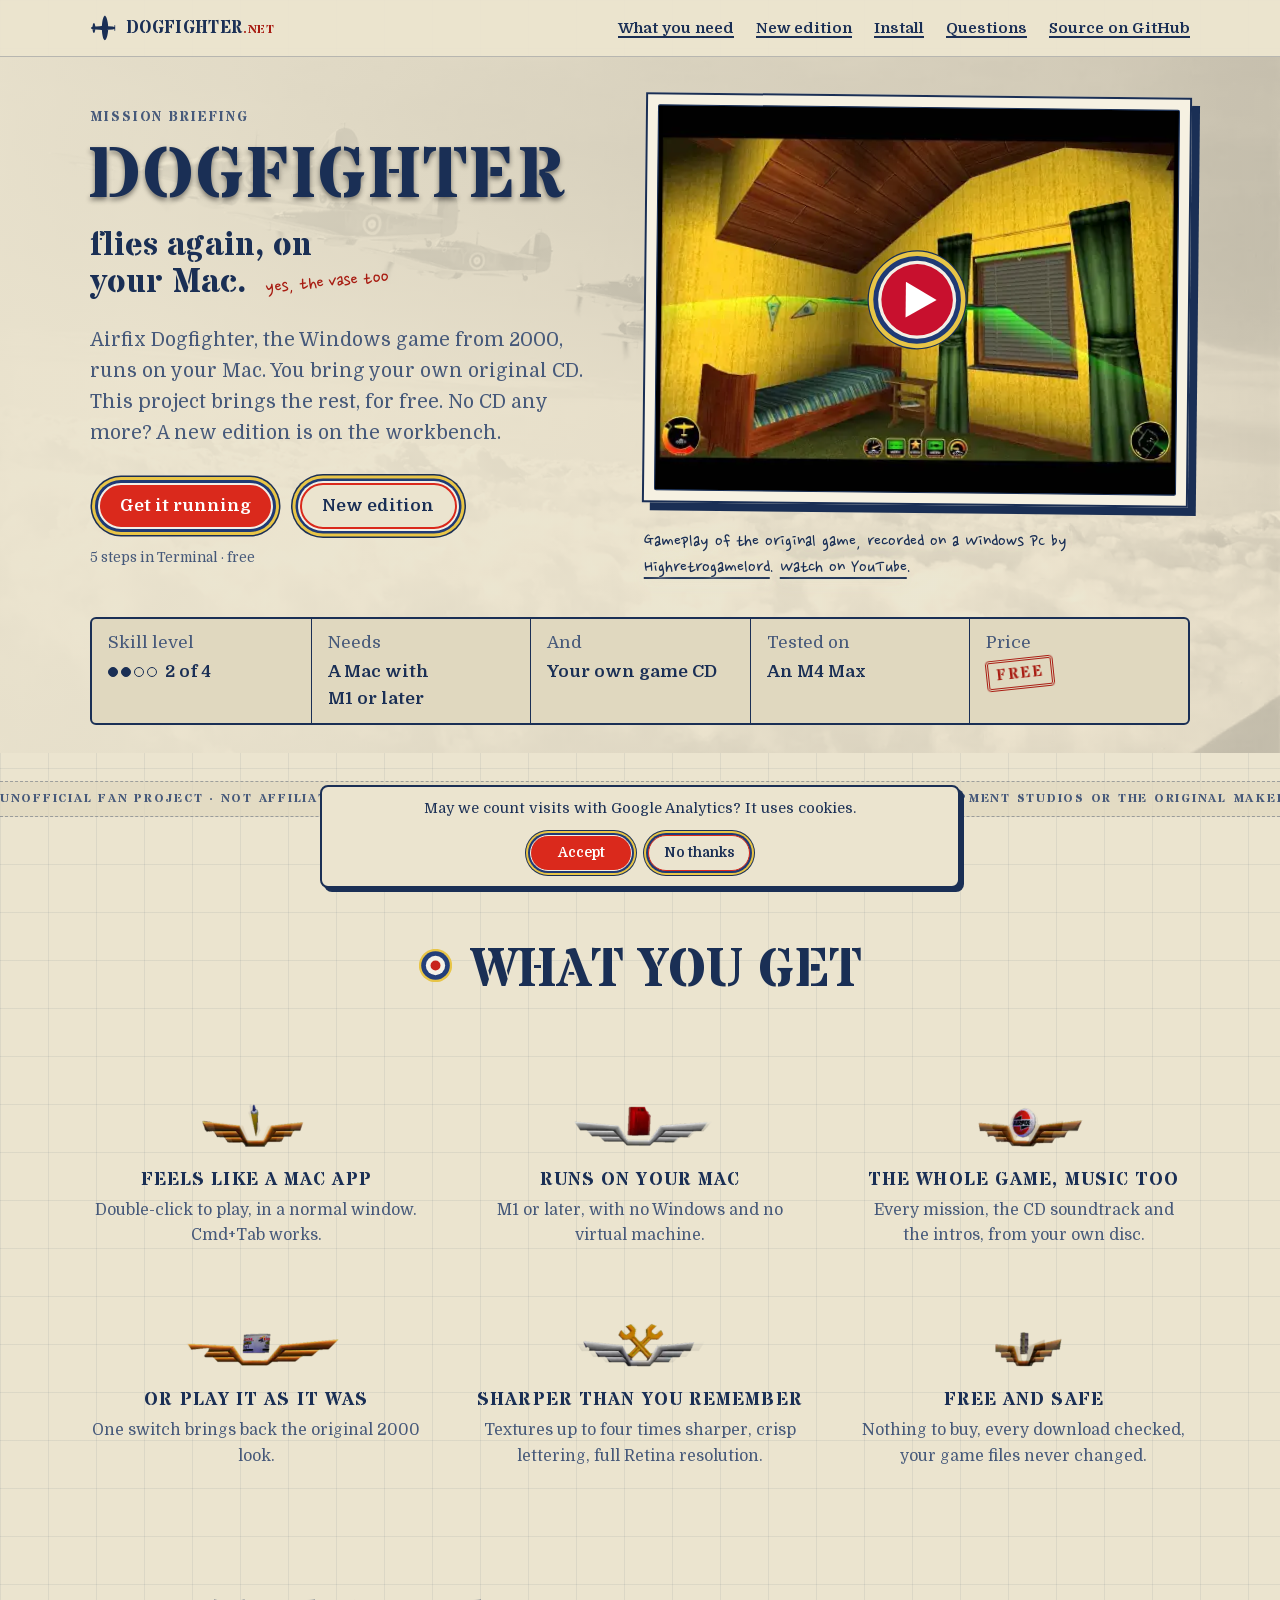
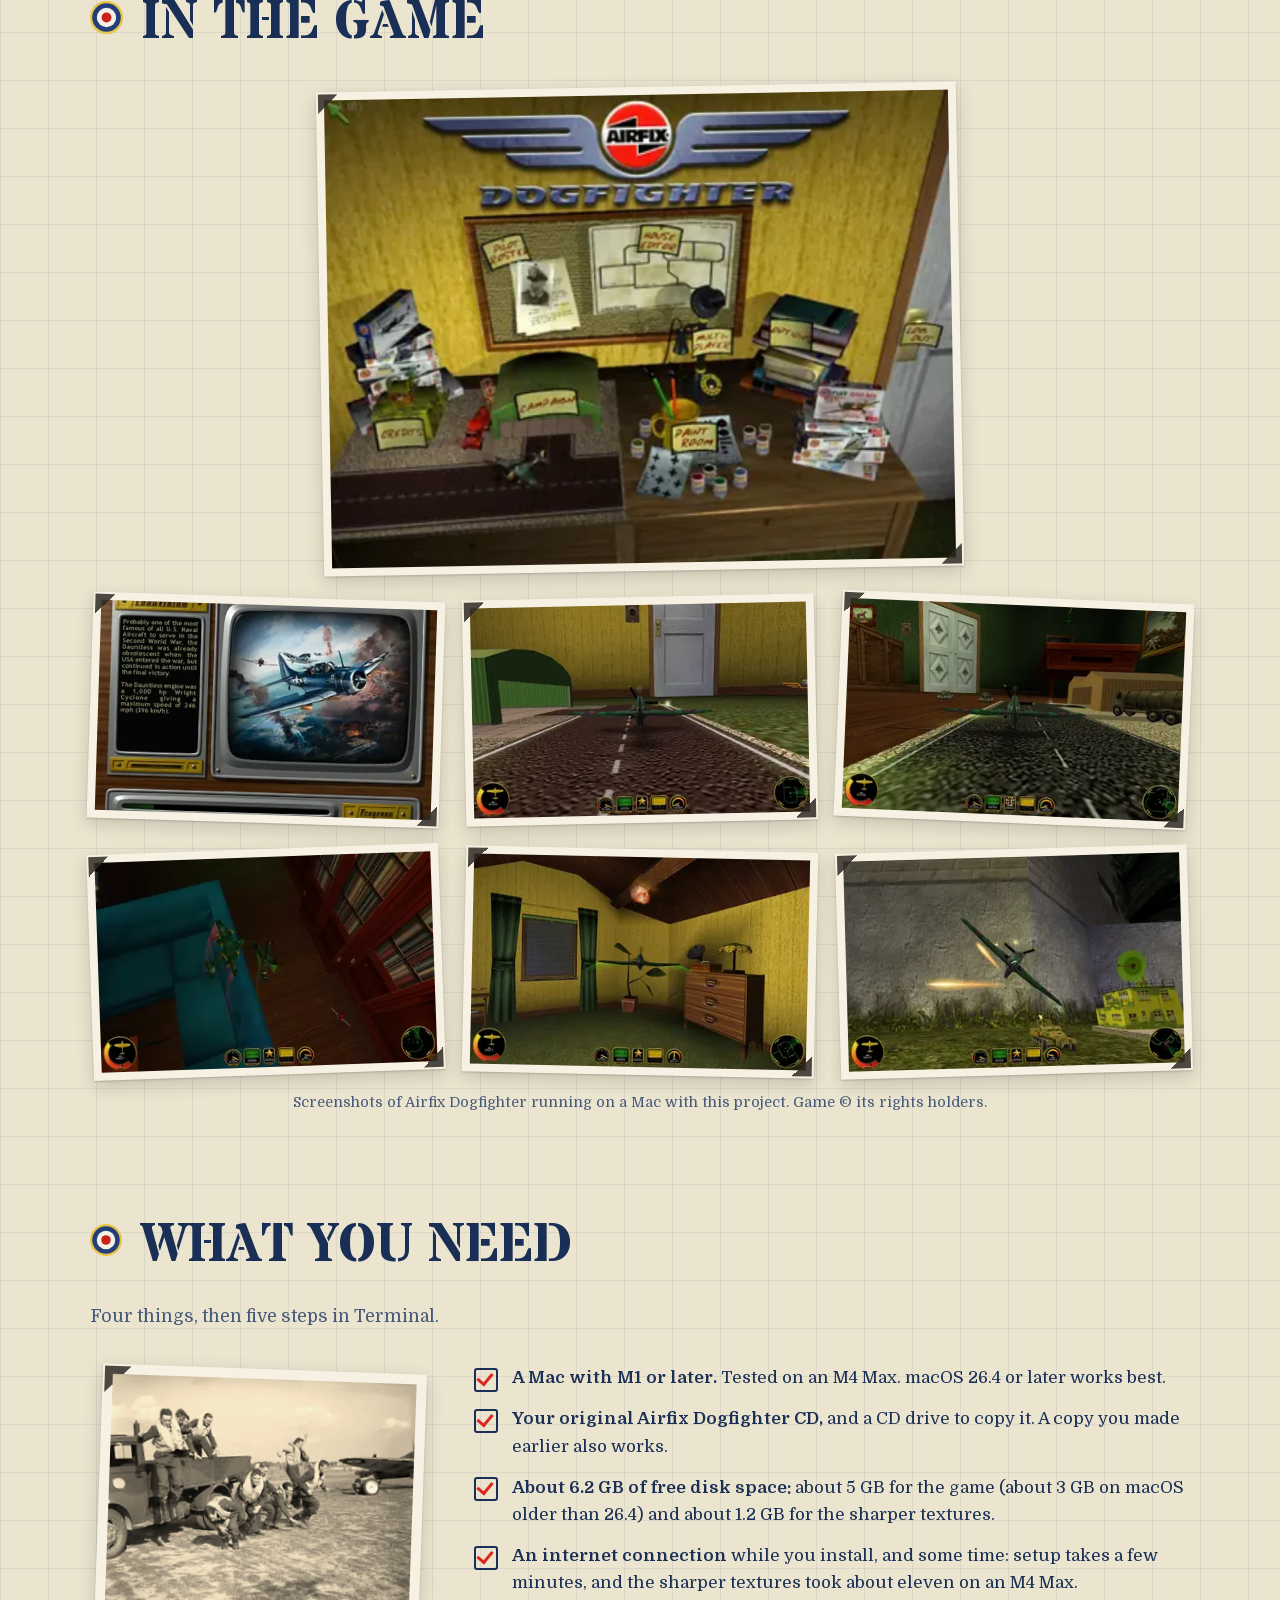
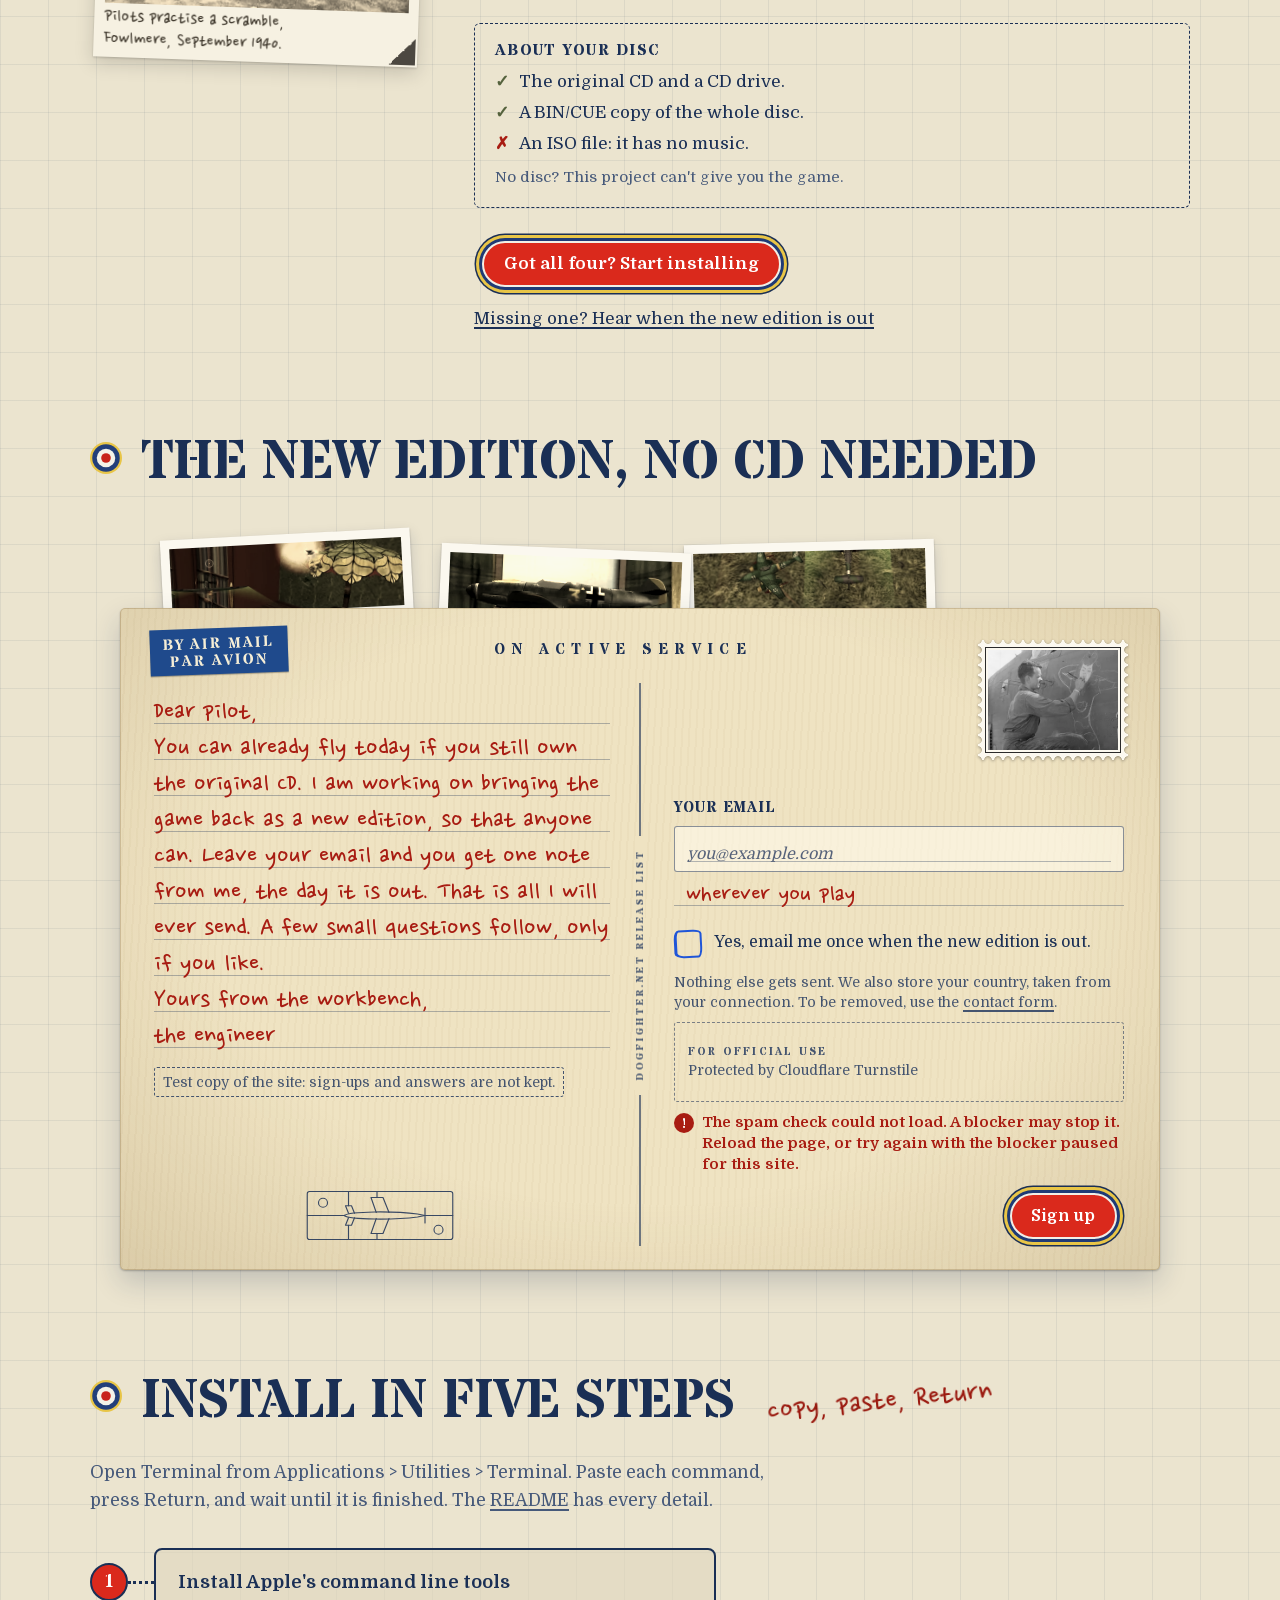
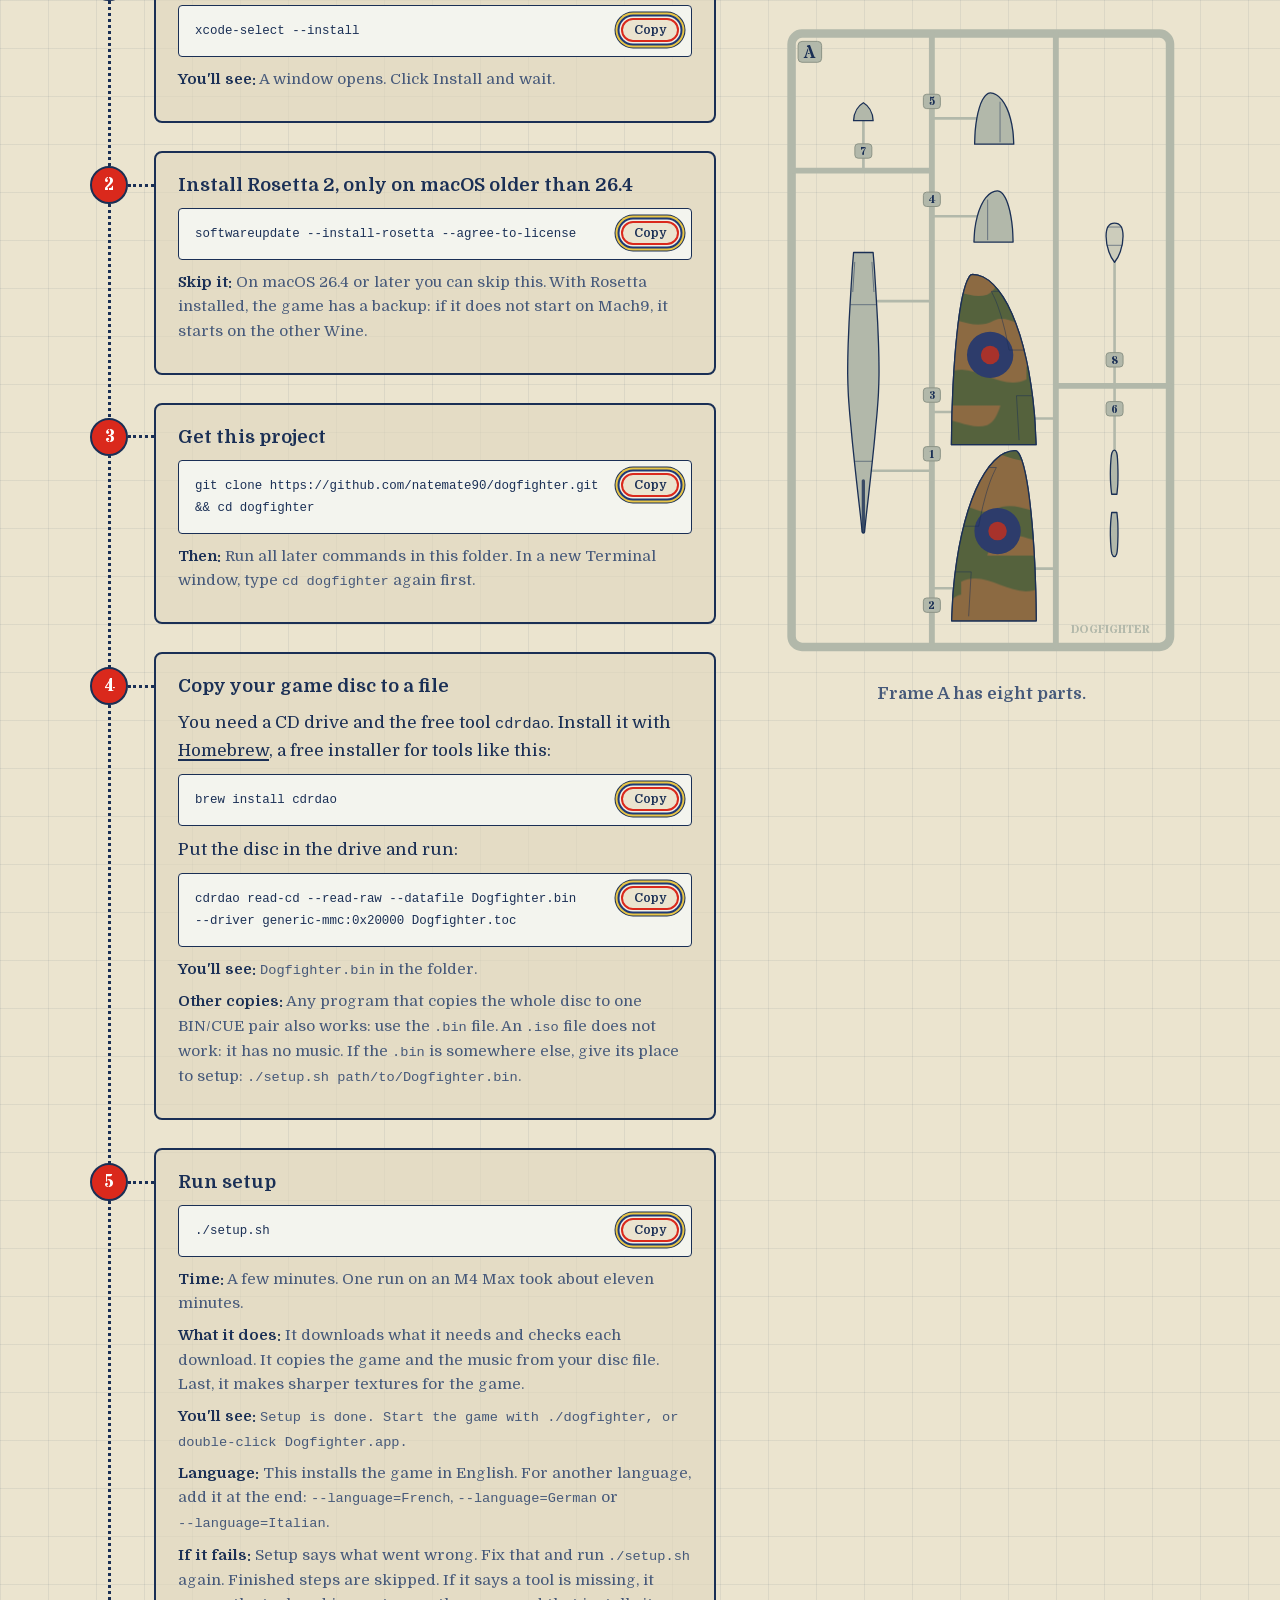
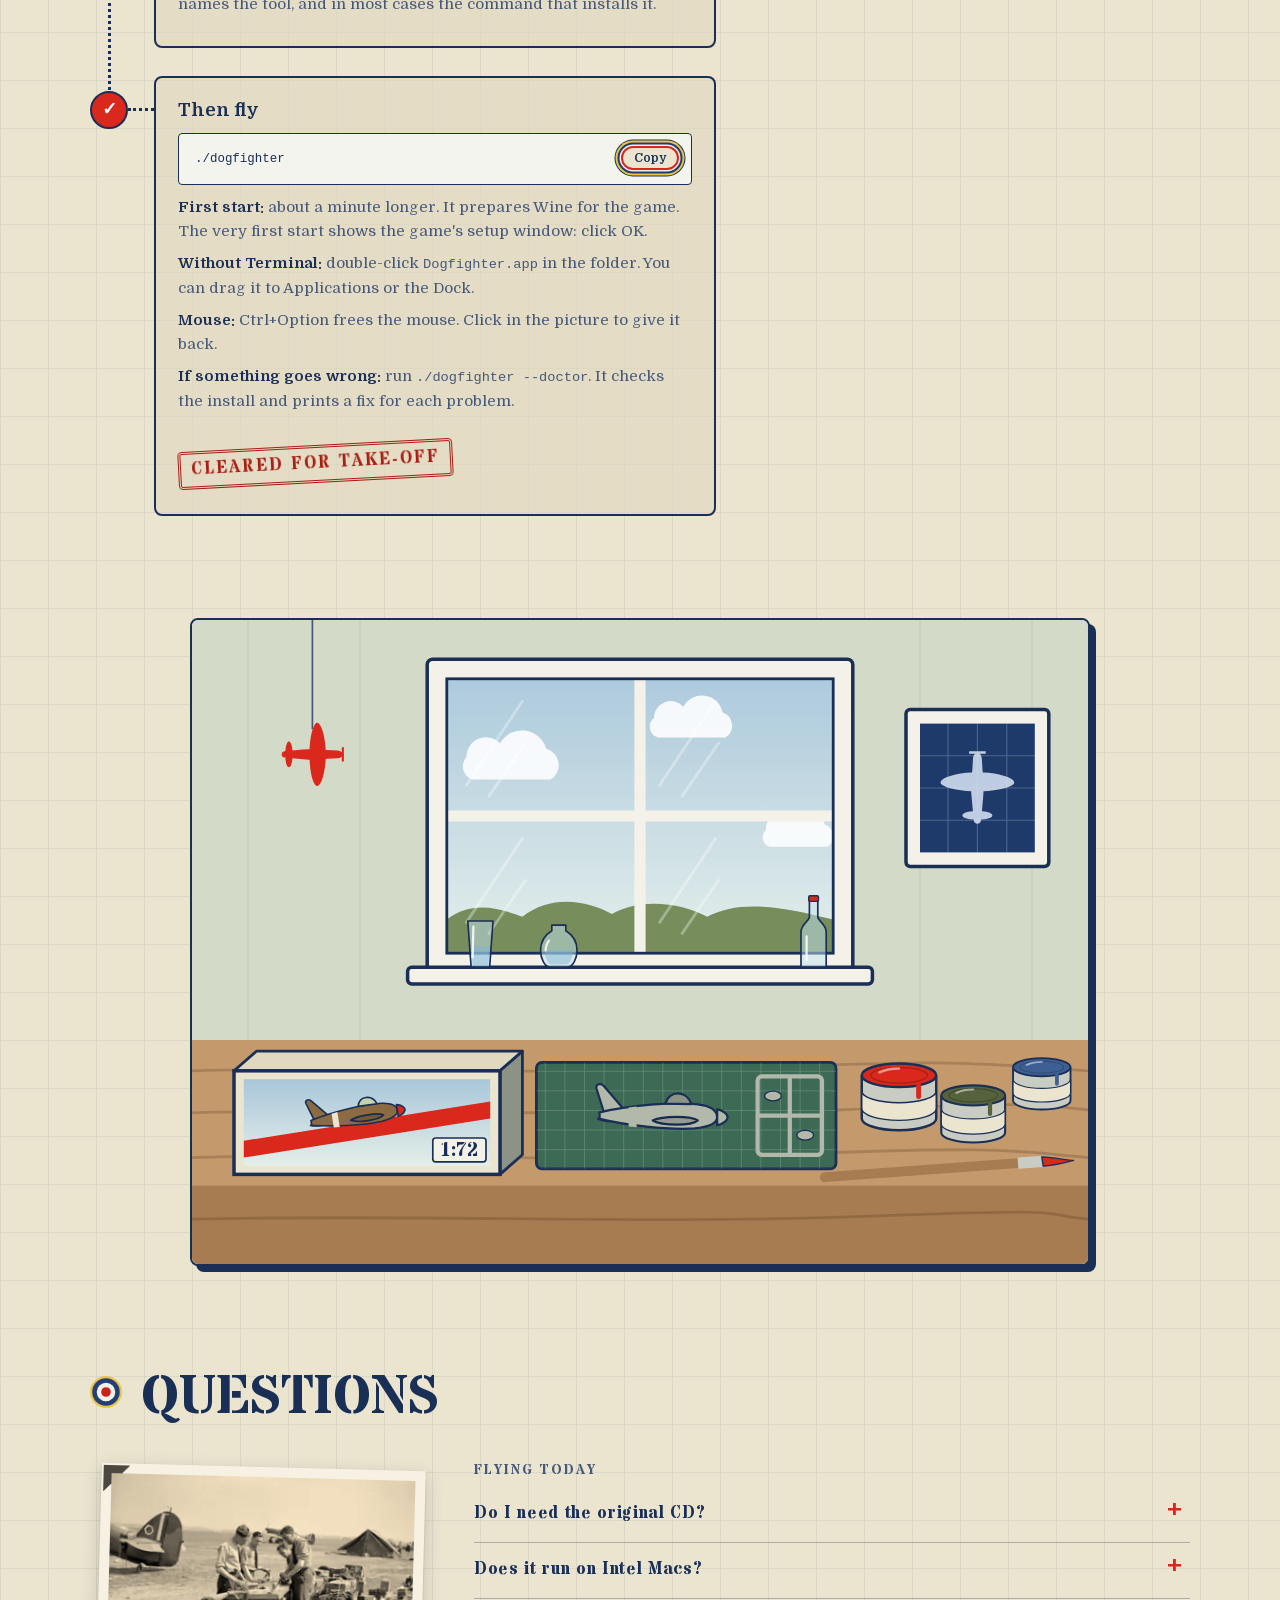
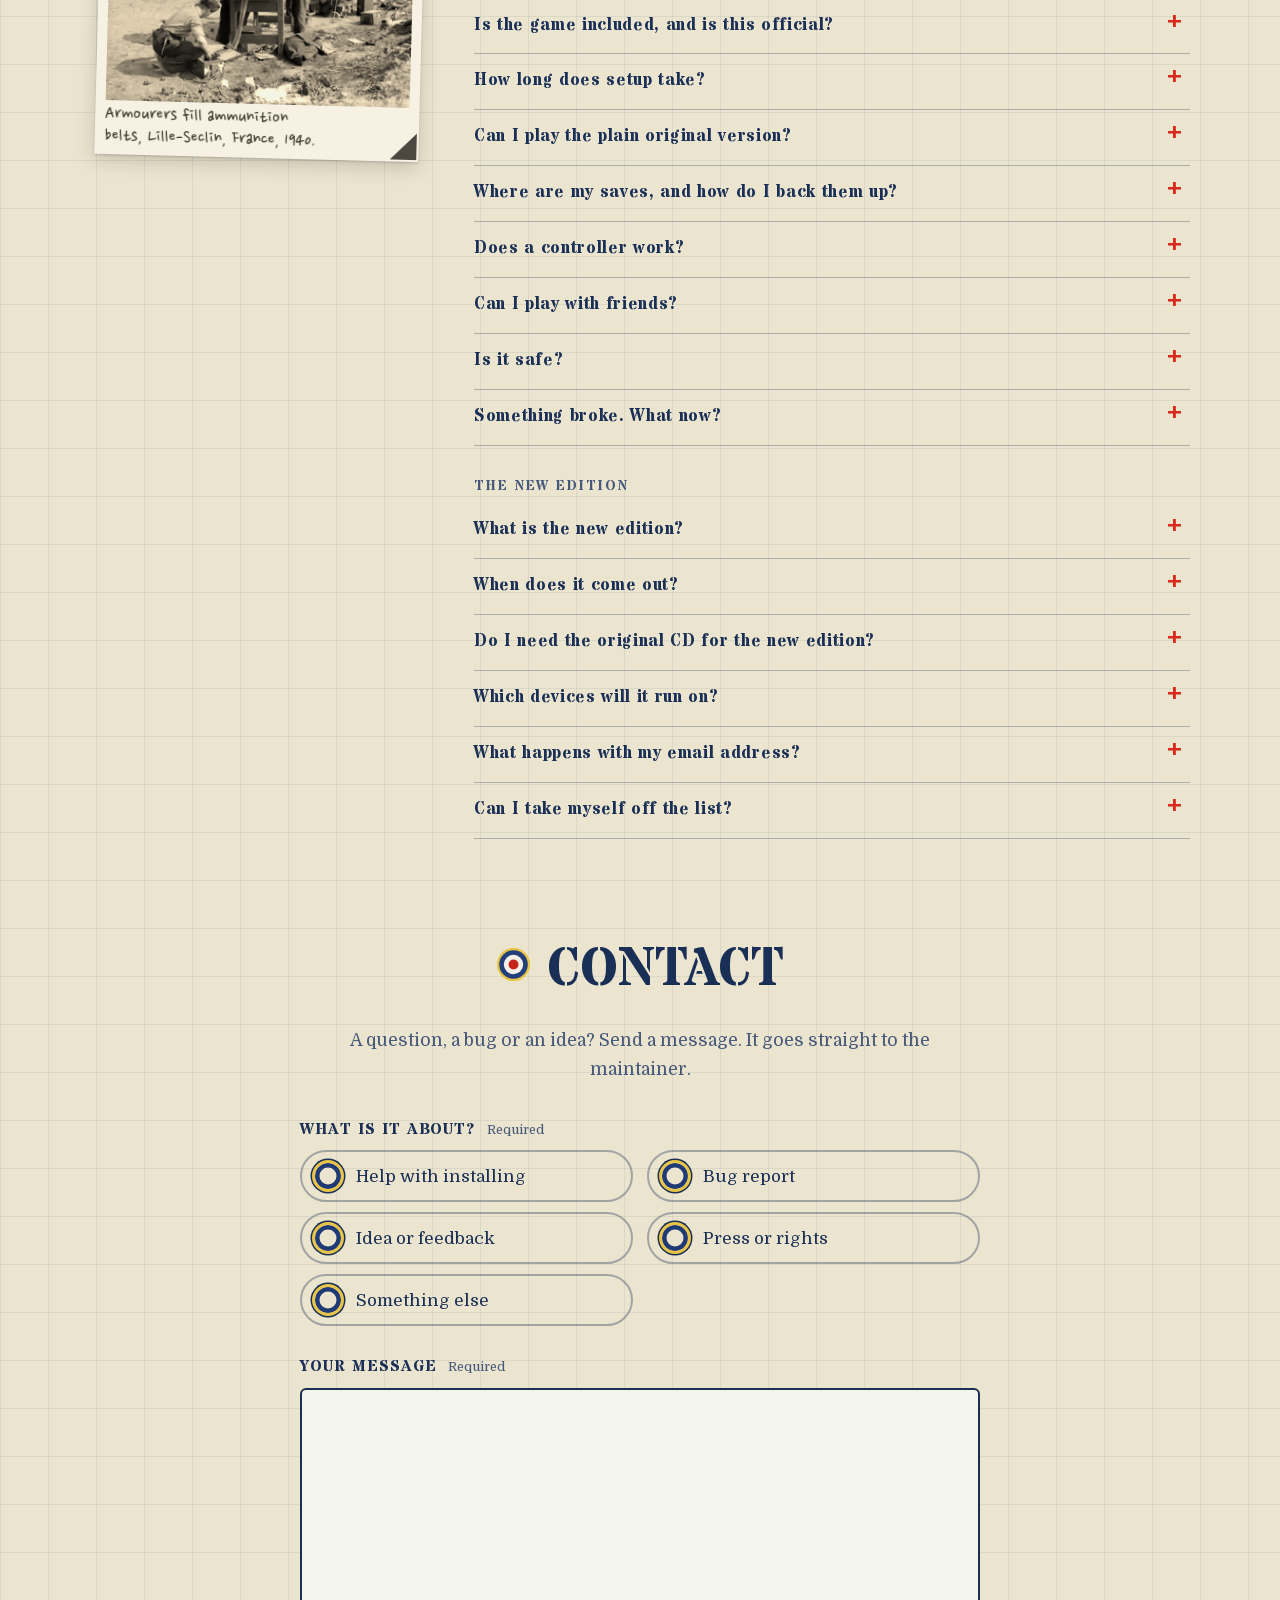
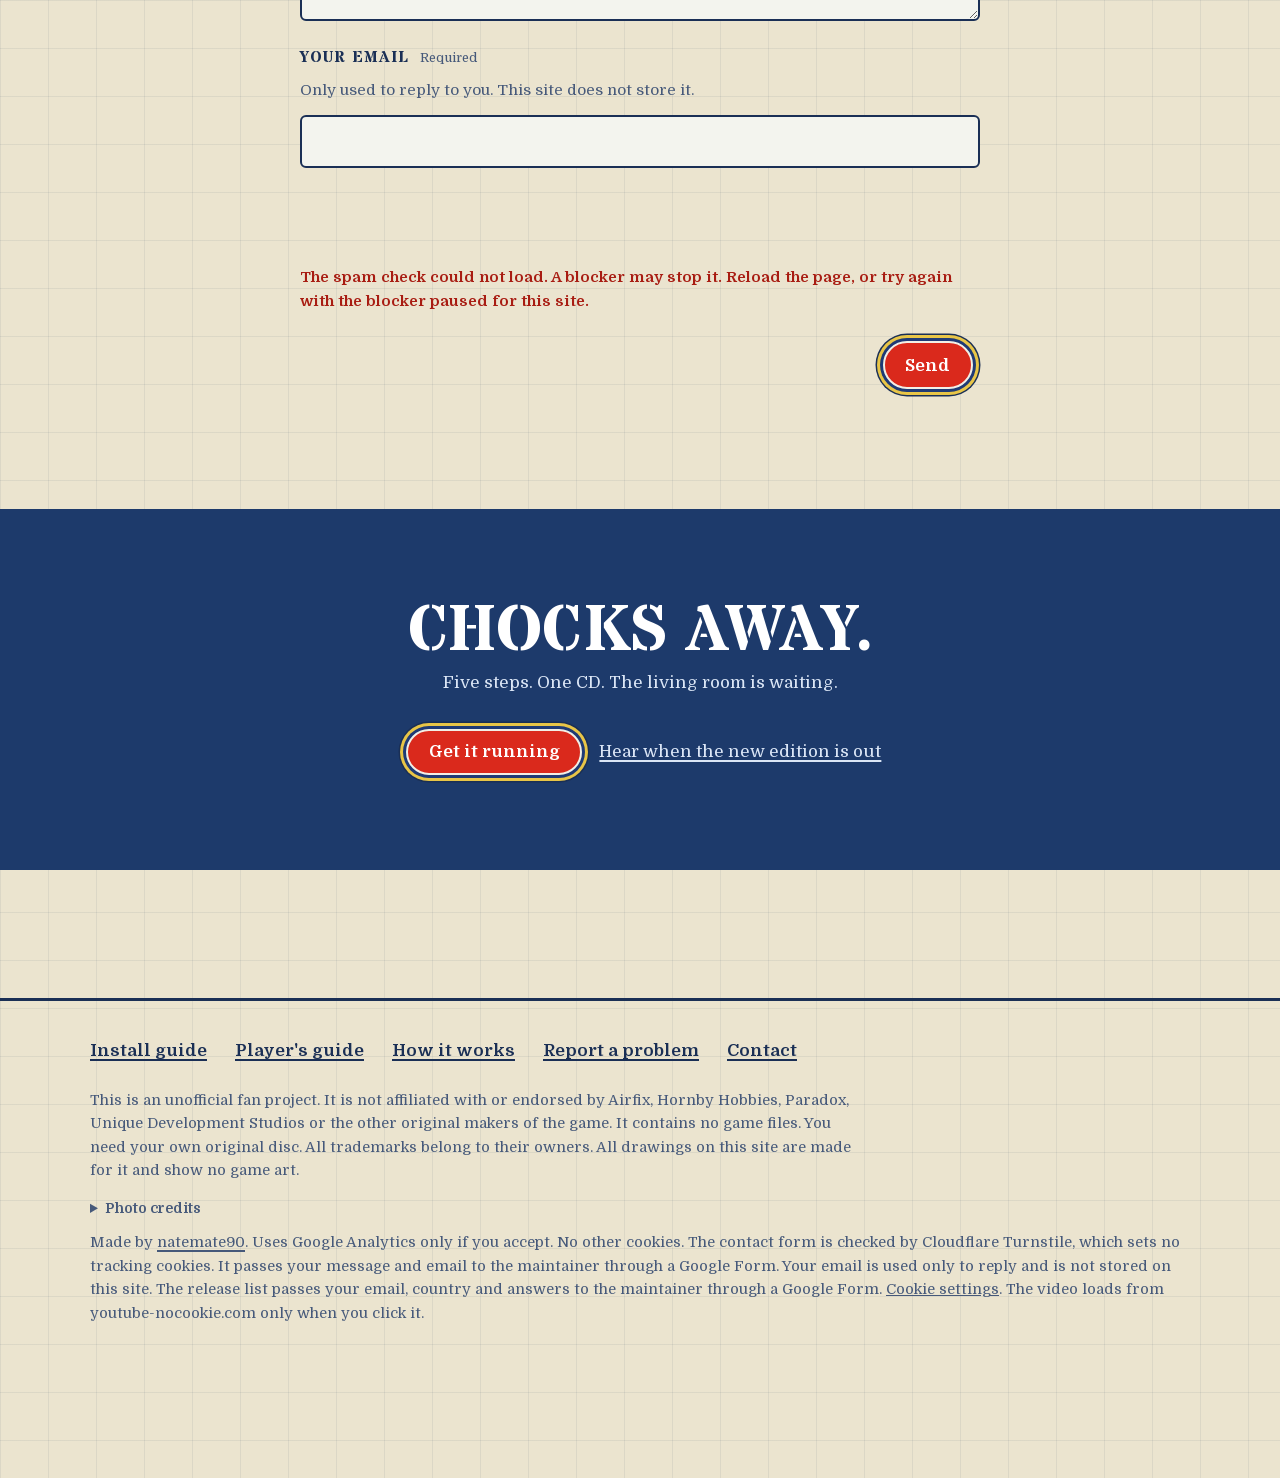
==== commit edd8b4a1: "Serve the site icon as favicon.ico and PNGs in the usual sizes, with a web manifest (#47) The home p" ====
--- a/site/index.html
+++ b/site/index.html
@@ -8,9 +8,14 @@
 <meta name="color-scheme" content="light dark">
 <meta name="theme-color" content="#ebe4cf" media="(prefers-color-scheme: light)">
 <meta name="theme-color" content="#121b2a" media="(prefers-color-scheme: dark)">
-<link rel="icon" href="favicon.svg" type="image/svg+xml">
-<link rel="icon" href="favicon-32.png" sizes="32x32" type="image/png">
-<link rel="apple-touch-icon" href="apple-touch-icon.png">
+<link rel="icon" href="/favicon.ico" sizes="16x16 32x32 48x48">
+<link rel="icon" href="/favicon.svg" sizes="any" type="image/svg+xml">
+<link rel="icon" href="/favicon-32.png" sizes="32x32" type="image/png">
+<link rel="icon" href="/favicon-48.png" sizes="48x48" type="image/png">
+<link rel="icon" href="/favicon-96.png" sizes="96x96" type="image/png">
+<link rel="icon" href="/favicon-192.png" sizes="192x192" type="image/png">
+<link rel="apple-touch-icon" href="/apple-touch-icon.png" sizes="180x180">
+<link rel="manifest" href="/site.webmanifest">
 <link rel="canonical" href="https://dogfighter.net/">
 <link rel="alternate" type="text/plain" href="https://dogfighter.net/llms.txt" title="llms.txt">
 <meta name="robots" content="index, follow">
